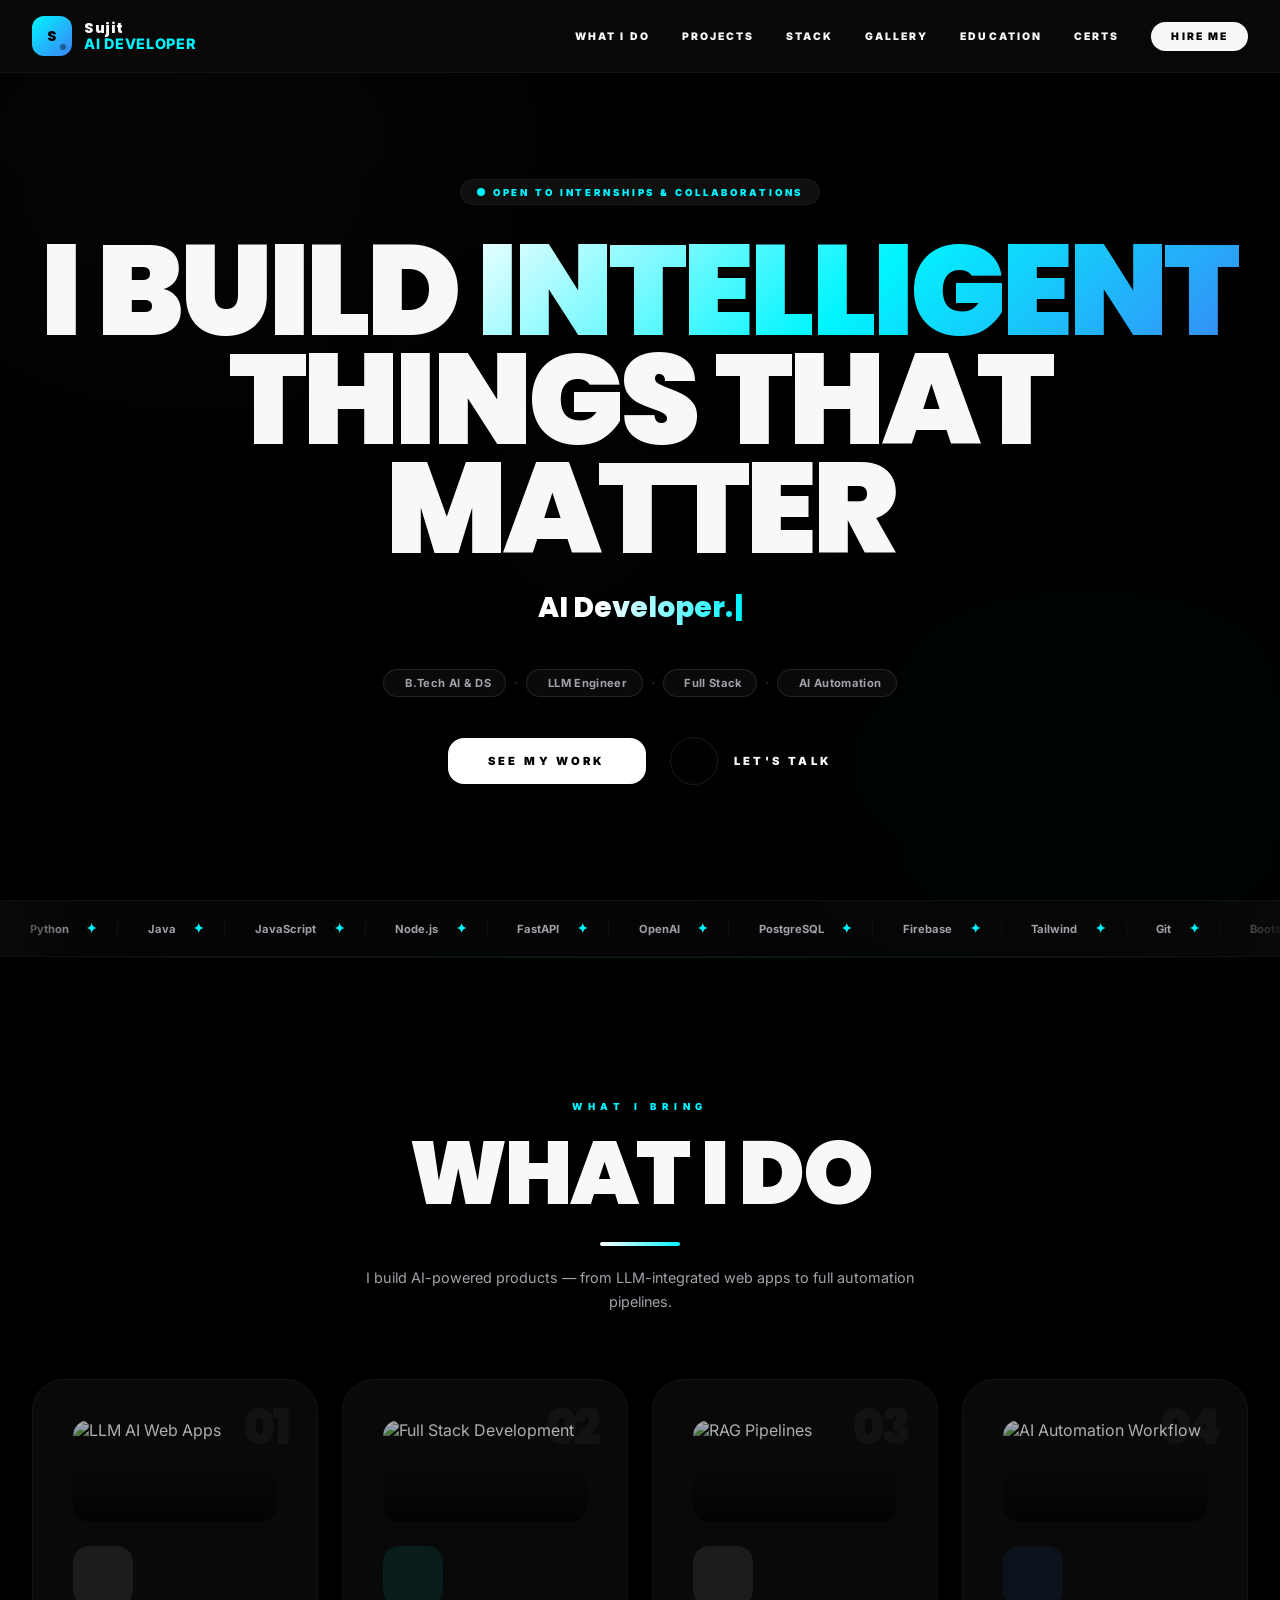
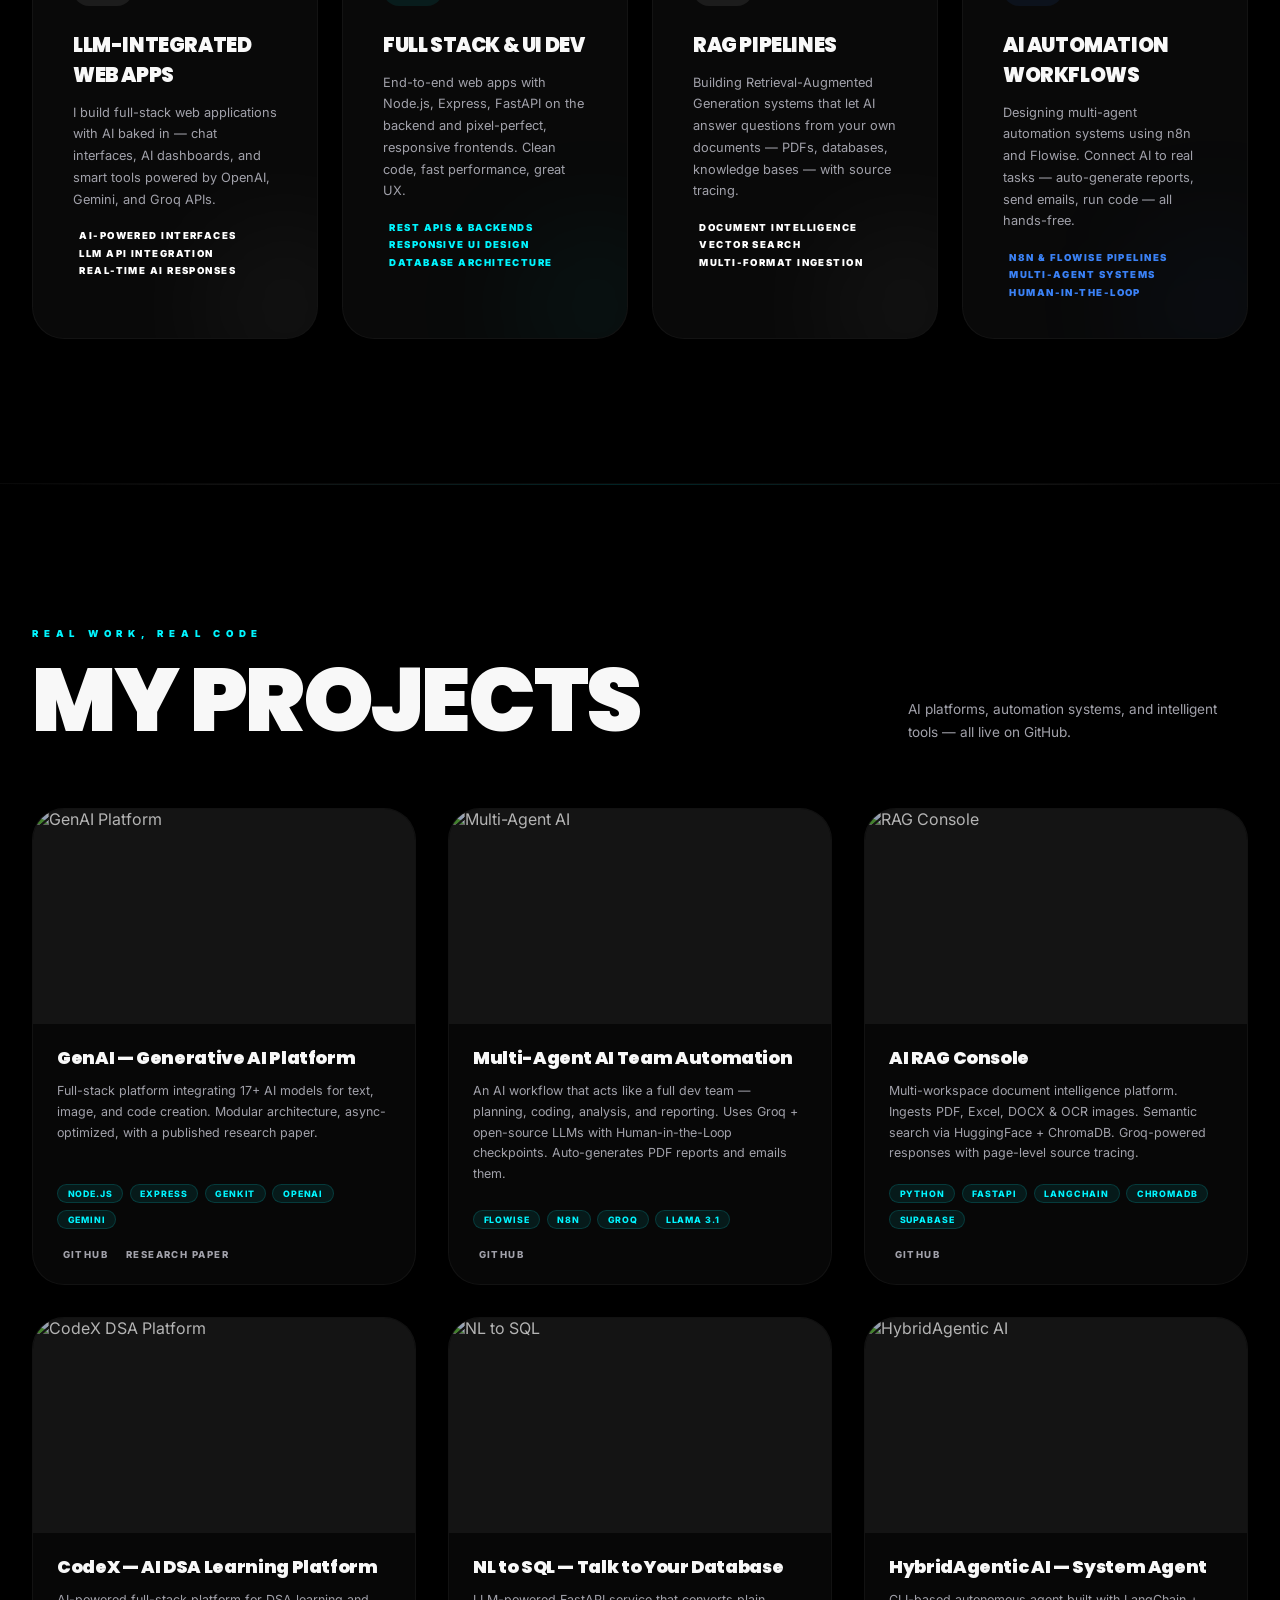
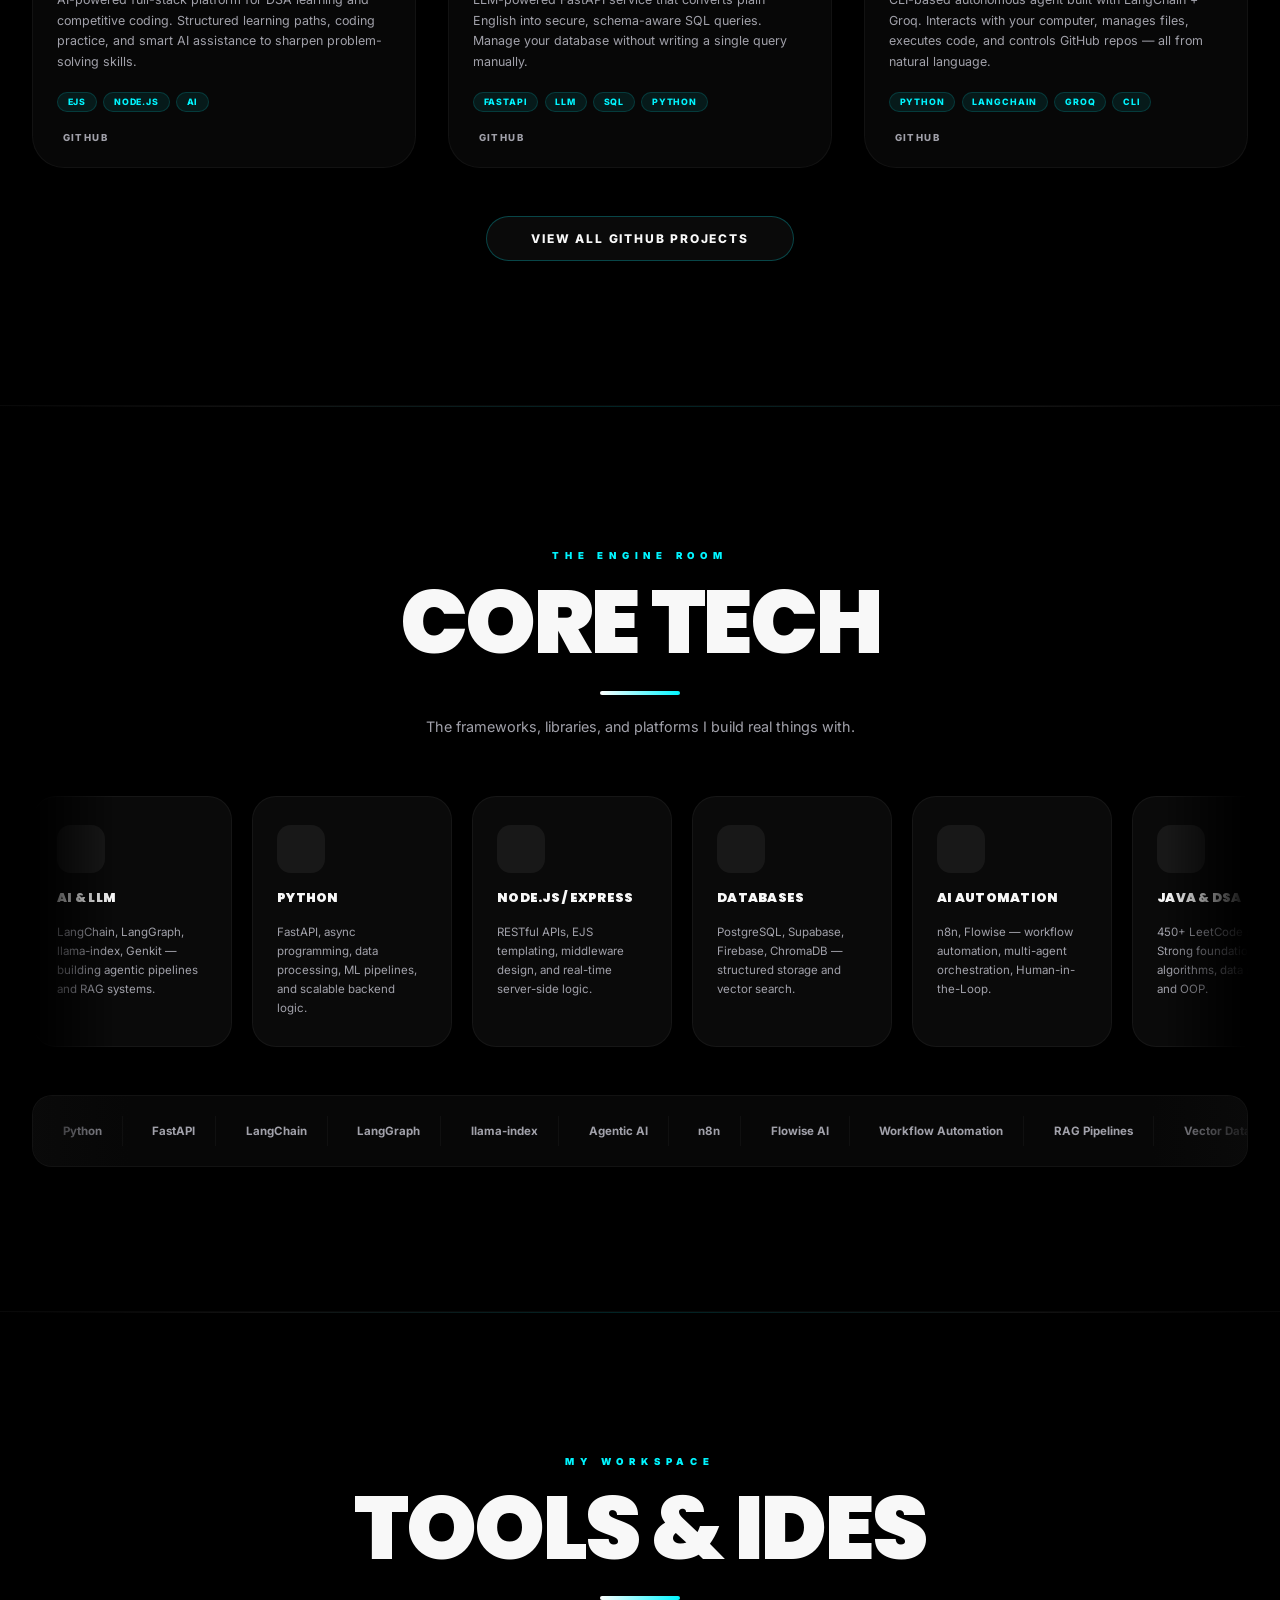
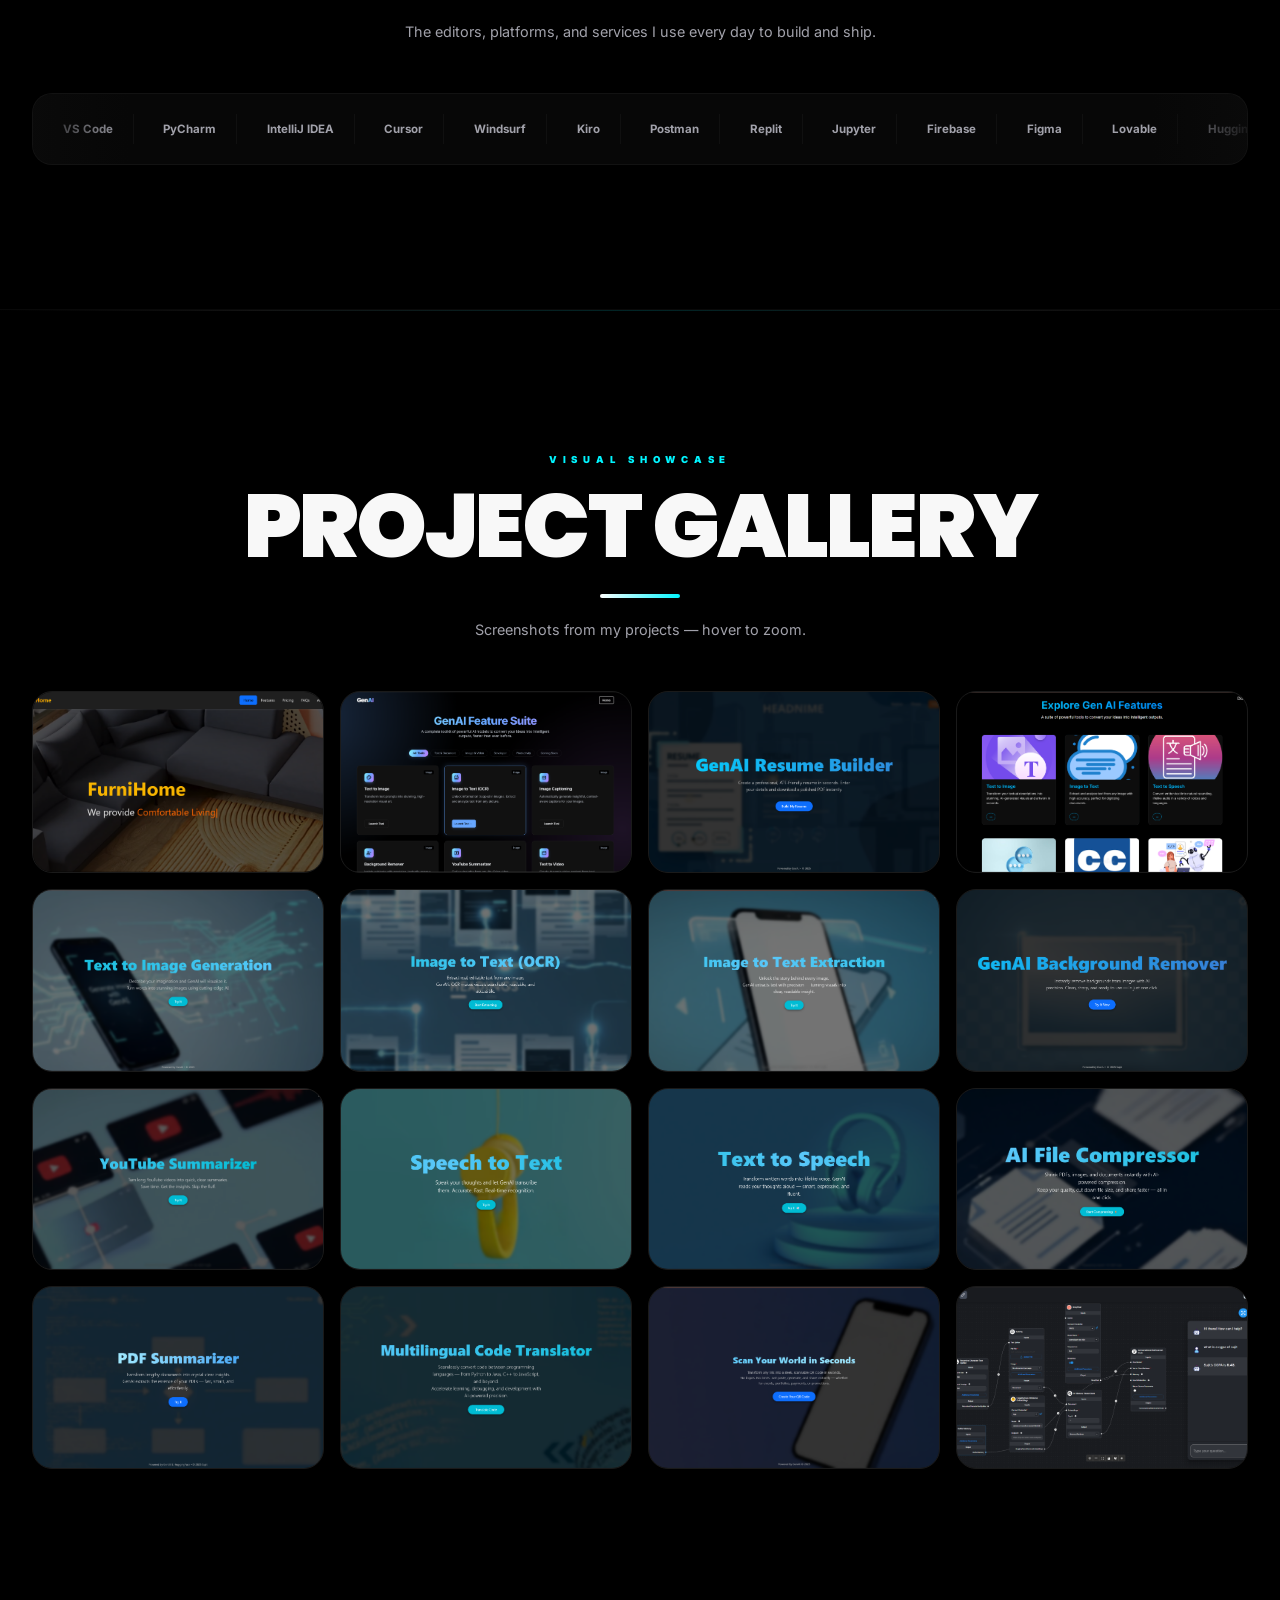
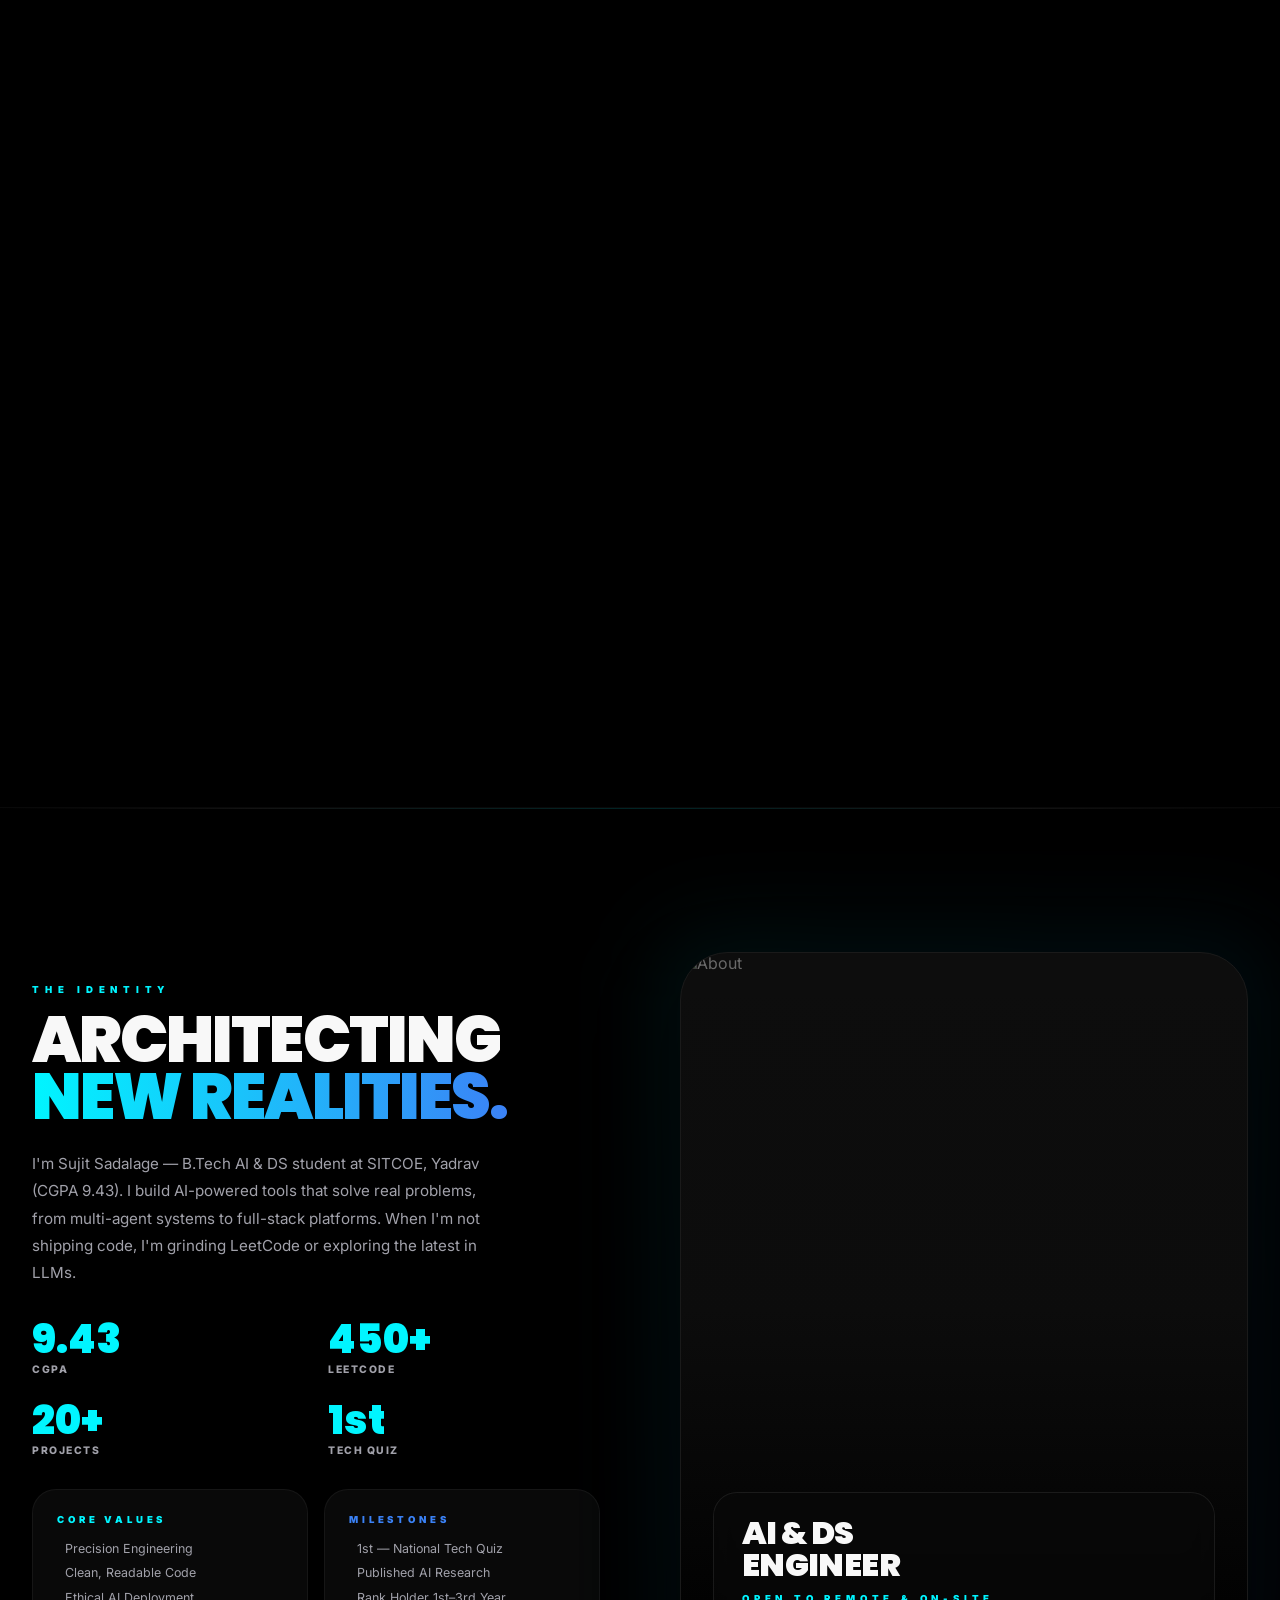
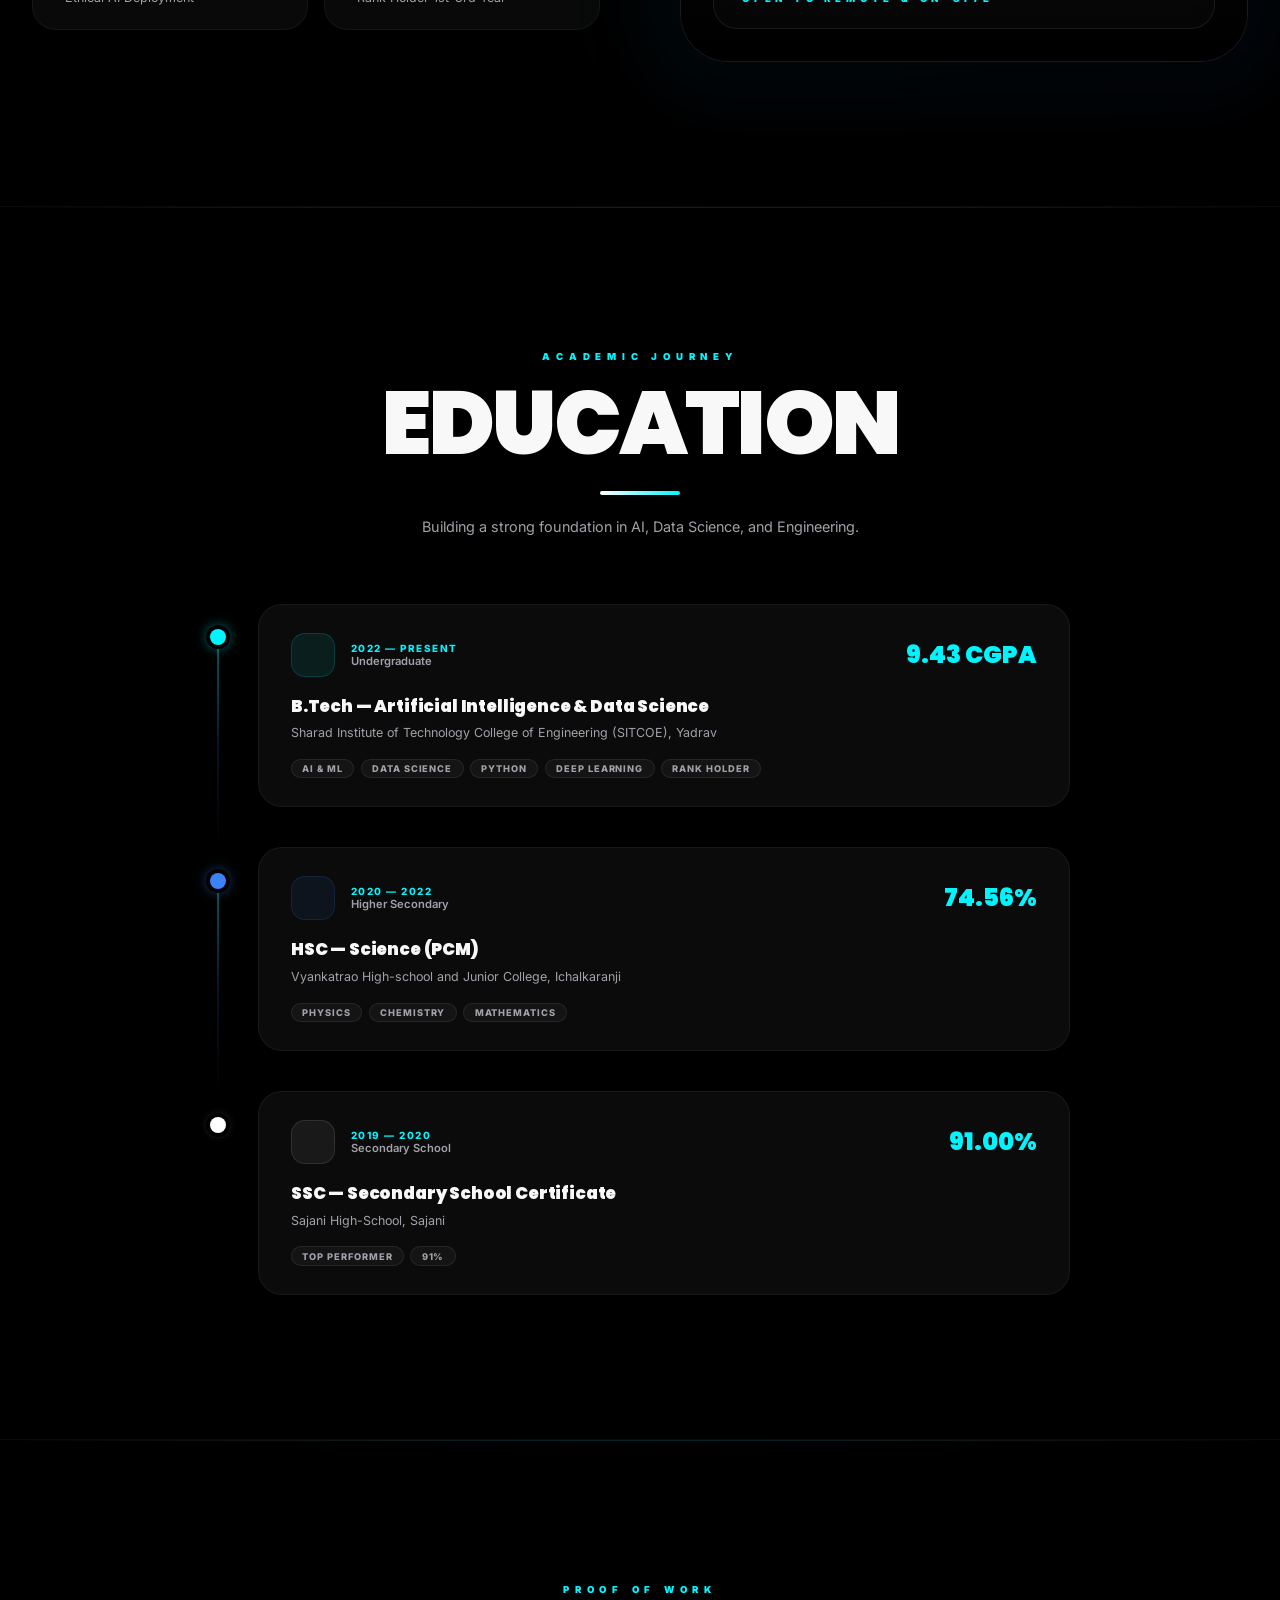
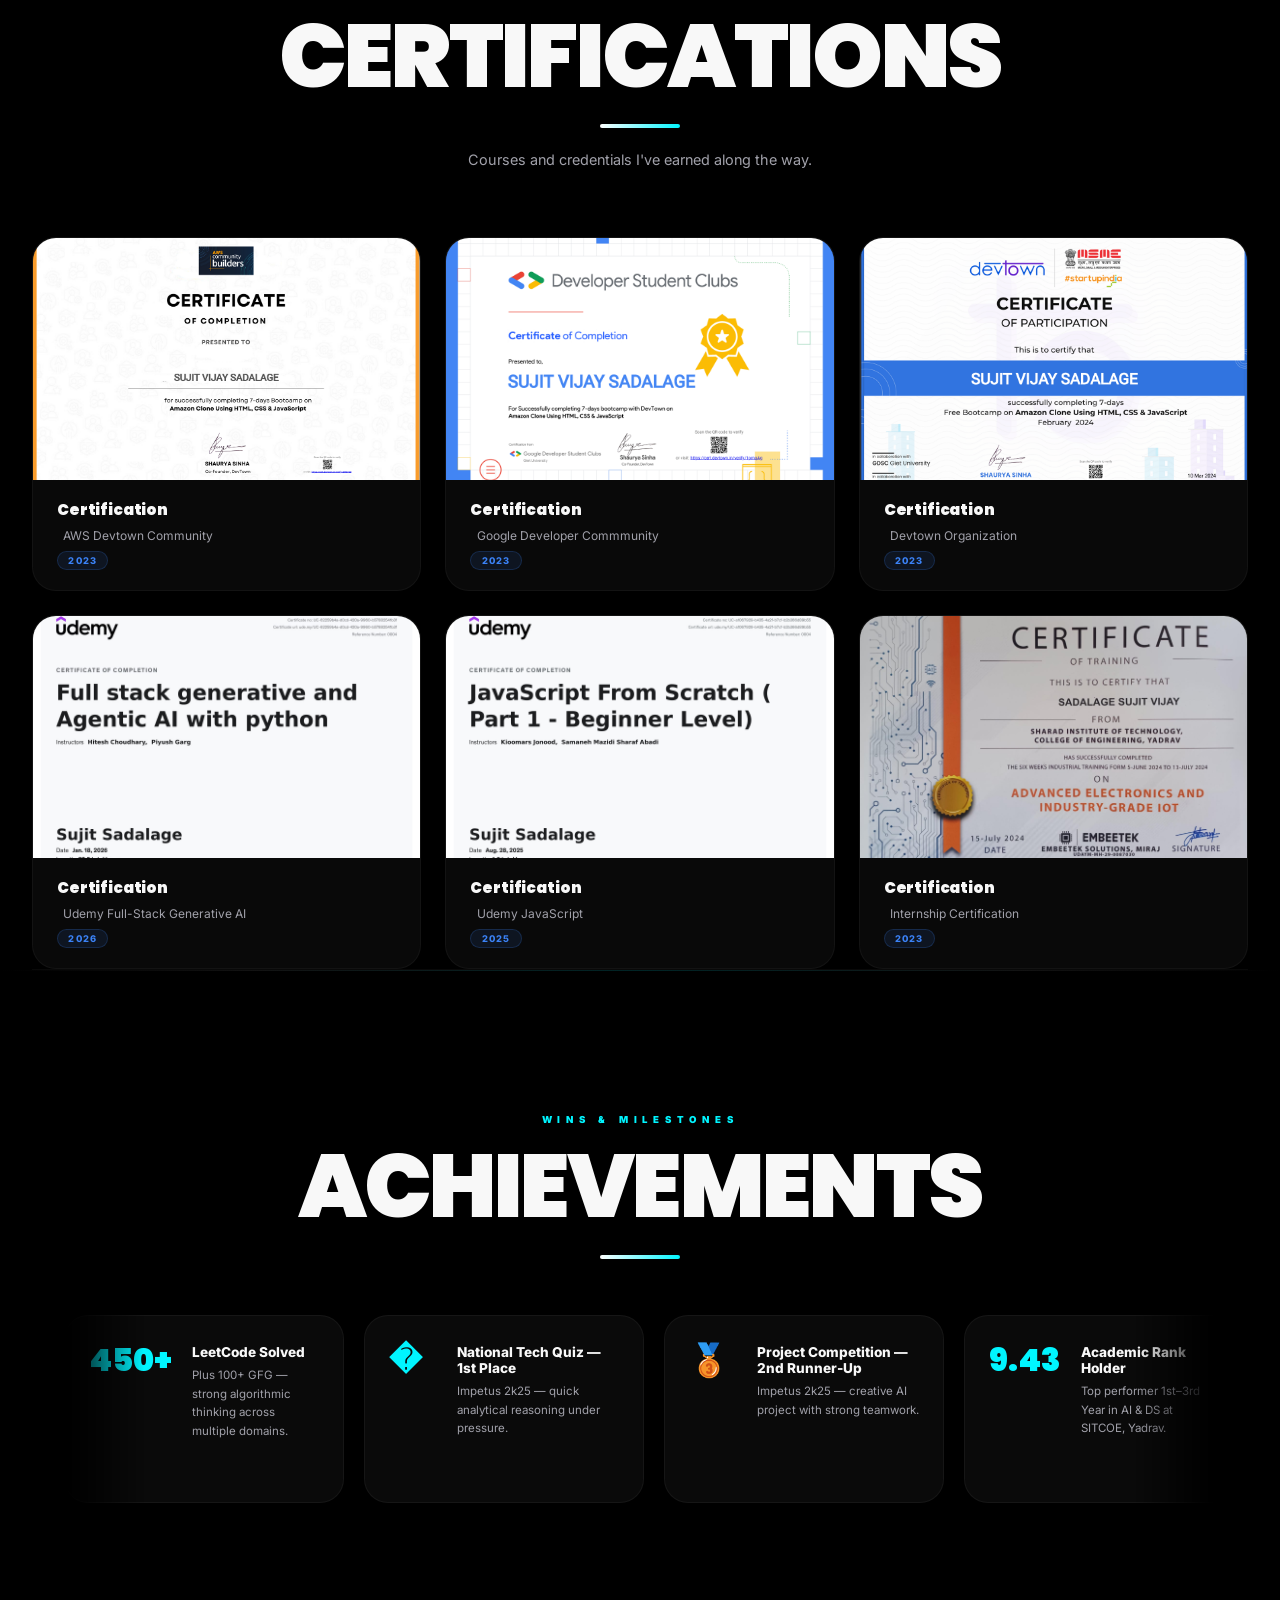
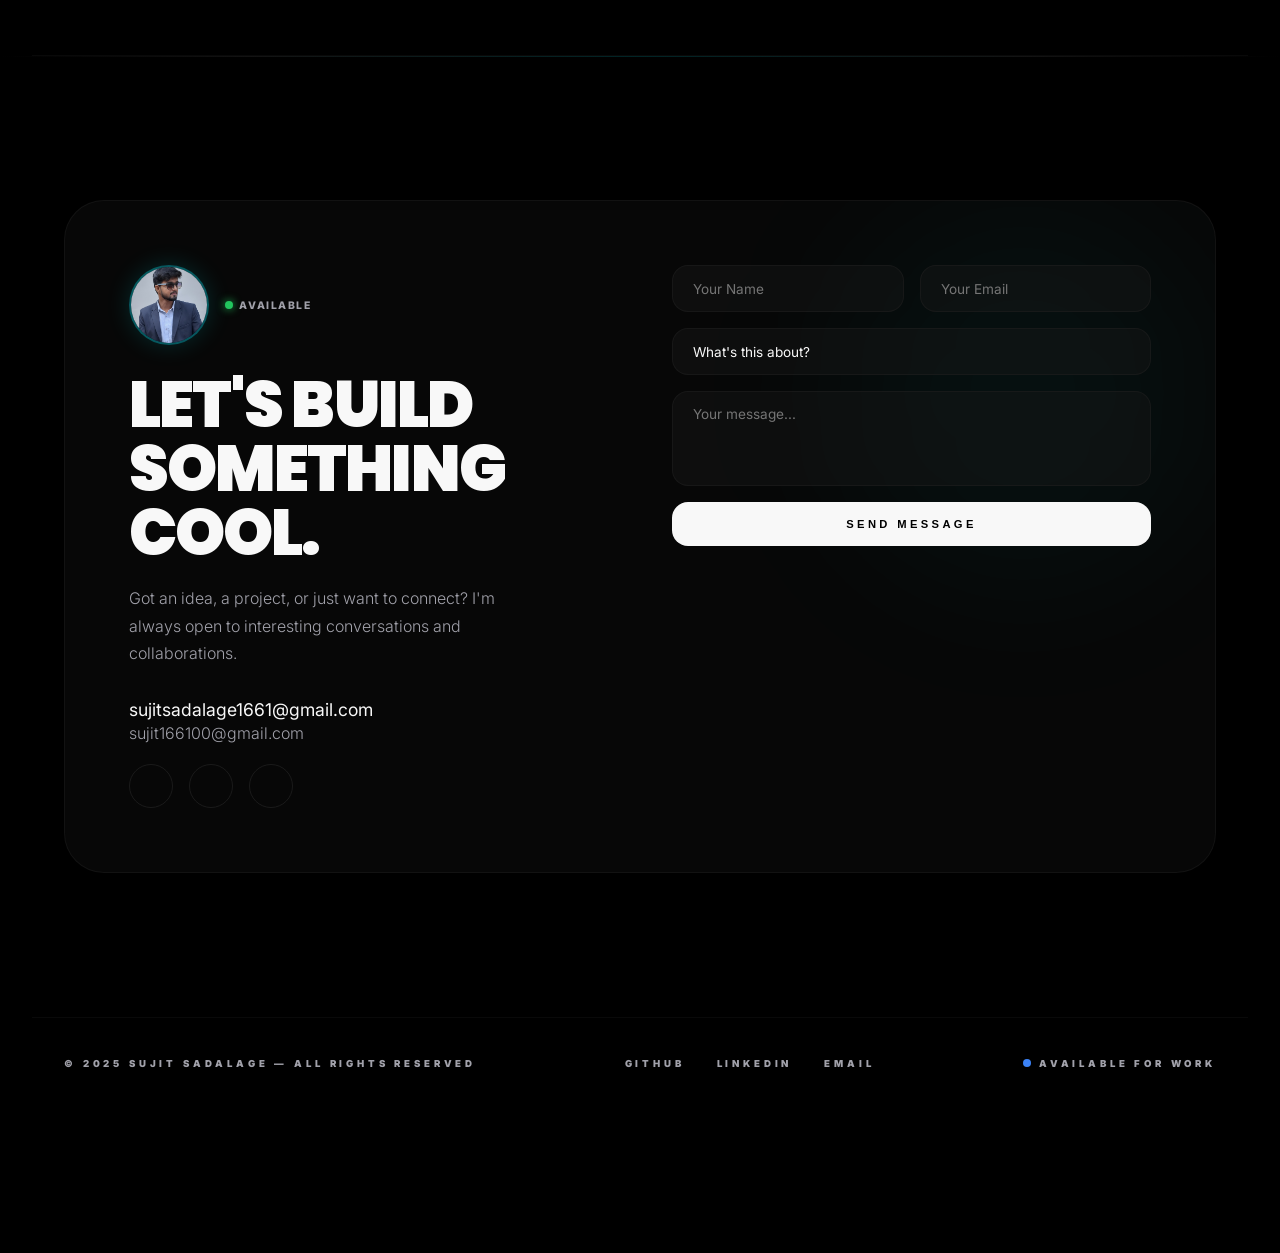
==== index.html @ cd17e281 "first commit" ====
<!DOCTYPE html>
<html lang="en">
<head>
  <meta charset="UTF-8" />
  <meta name="viewport" content="width=device-width, initial-scale=1.0" />
  <title>Sujit Sadalage — AI & Full Stack Developer</title>
  <meta name="description" content="B.Tech AI & DS student building intelligent full-stack apps, LLM pipelines, and multi-agent systems." />
  <link rel="preconnect" href="https://fonts.googleapis.com" />
  <link rel="preconnect" href="https://fonts.gstatic.com" crossorigin />
  <link href="https://fonts.googleapis.com/css2?family=Inter:wght@300;400;500;600;700;800;900&family=Poppins:wght@700;800;900&family=Fira+Code:wght@400;500&display=swap" rel="stylesheet" />
  <script src="https://code.iconify.design/iconify-icon/3.0.0/iconify-icon.min.js"></script>
  <link rel="stylesheet" href="styles.css" />
</head>
<body>

<!-- BG BLOBS -->
<div class="bg-blob">
  <div class="blob blob-1"></div>
  <div class="blob blob-2"></div>
  <div class="blob blob-3"></div>
</div>

<!-- NAV -->
<nav>
  <div class="nav-inner">
    <a class="nav-logo" href="#home">
      <div class="nav-logo-box">
        <span class="nav-logo-letter">S</span>
        <span class="nav-logo-dot"></span>
      </div>
      <div class="nav-logo-text">
        <span class="nav-logo-name">Sujit</span>
        <span class="nav-logo-role">AI Developer</span>
      </div>
    </a>
    <div class="nav-links">
      <a href="#services">What I Do</a>
      <a href="#projects">Projects</a>
      <a href="#tech">Stack</a>
      <a href="#gallery">Gallery</a>
      <a href="#education">Education</a>
      <a href="#certifications">Certs</a>
      <a href="#contact" class="hire-btn">Hire Me</a>
    </div>
    <div class="hamburger" id="hamburger">
      <span></span><span></span><span></span>
    </div>
  </div>
  <div class="mobile-menu" id="mobile-menu">
    <a href="#services">What I Do</a>
    <a href="#projects">Projects</a>
    <a href="#tech">Stack</a>
    <a href="#gallery">Gallery</a>
    <a href="#about">About</a>
    <a href="#contact">Hire Me</a>
  </div>
</nav>

<!-- HERO -->
<section id="home">
  <div class="hero-badge">
    <span class="dot"></span>
    Open to Internships &amp; Collaborations
  </div>
  <h1 class="hero-title reveal">
    I BUILD <span class="gradient-text">INTELLIGENT</span><br/>THINGS THAT MATTER
  </h1>
  <div class="hero-typed-line reveal">
    <span class="hero-typed-wrap"><span id="typed"></span><span class="typed-cursor">|</span></span>
  </div>
  <div class="hero-chips reveal">
    <span class="hero-chip"><iconify-icon icon="lucide:graduation-cap"></iconify-icon> B.Tech AI &amp; DS</span>
    <span class="hero-chip-sep">·</span>
    <span class="hero-chip"><iconify-icon icon="lucide:brain-circuit"></iconify-icon> LLM Engineer</span>
    <span class="hero-chip-sep">·</span>
    <span class="hero-chip"><iconify-icon icon="lucide:code-2"></iconify-icon> Full Stack</span>
    <span class="hero-chip-sep">·</span>
    <span class="hero-chip"><iconify-icon icon="lucide:workflow"></iconify-icon> AI Automation</span>
  </div>
  <div class="hero-btns reveal">
    <a href="#projects" class="btn-primary"><span>See My Work</span></a>
    <a href="#contact" class="btn-ghost">
      <div class="icon-circle">
        <iconify-icon icon="lucide:zap"></iconify-icon>
      </div>
      Let's Talk
    </a>
  </div>
  <div class="scroll-hint">
    <iconify-icon icon="lucide:chevron-down"></iconify-icon>
  </div>
</section>


<!-- MARQUEE TICKER -->
<div class="marquee-wrapper">
  <div class="marquee-track">
    <div class="marquee-item"><iconify-icon icon="logos:python"></iconify-icon> Python <span class="sep">✦</span></div>
    <div class="marquee-item"><iconify-icon icon="logos:java" style="color:#f89820"></iconify-icon> Java <span class="sep">✦</span></div>
    <div class="marquee-item"><iconify-icon icon="logos:javascript"></iconify-icon> JavaScript <span class="sep">✦</span></div>
    <div class="marquee-item"><iconify-icon icon="logos:nodejs-icon"></iconify-icon> Node.js <span class="sep">✦</span></div>
    <div class="marquee-item"><iconify-icon icon="logos:fastapi-icon"></iconify-icon> FastAPI <span class="sep">✦</span></div>
    <div class="marquee-item"><iconify-icon icon="logos:openai-icon" style="color:#fff"></iconify-icon> OpenAI <span class="sep">✦</span></div>
    <div class="marquee-item"><iconify-icon icon="logos:postgresql"></iconify-icon> PostgreSQL <span class="sep">✦</span></div>
    <div class="marquee-item"><iconify-icon icon="logos:firebase"></iconify-icon> Firebase <span class="sep">✦</span></div>
    <div class="marquee-item"><iconify-icon icon="logos:tailwindcss-icon"></iconify-icon> Tailwind <span class="sep">✦</span></div>
    <div class="marquee-item"><iconify-icon icon="logos:git-icon"></iconify-icon> Git <span class="sep">✦</span></div>
    <div class="marquee-item"><iconify-icon icon="logos:bootstrap"></iconify-icon> Bootstrap <span class="sep">✦</span></div>
    <div class="marquee-item"><iconify-icon icon="logos:html-5"></iconify-icon> HTML5 <span class="sep">✦</span></div>
    <!-- duplicate for seamless loop -->
    <div class="marquee-item"><iconify-icon icon="logos:python"></iconify-icon> Python <span class="sep">✦</span></div>
    <div class="marquee-item"><iconify-icon icon="logos:java" style="color:#f89820"></iconify-icon> Java <span class="sep">✦</span></div>
    <div class="marquee-item"><iconify-icon icon="logos:javascript"></iconify-icon> JavaScript <span class="sep">✦</span></div>
    <div class="marquee-item"><iconify-icon icon="logos:nodejs-icon"></iconify-icon> Node.js <span class="sep">✦</span></div>
    <div class="marquee-item"><iconify-icon icon="logos:fastapi-icon"></iconify-icon> FastAPI <span class="sep">✦</span></div>
    <div class="marquee-item"><iconify-icon icon="logos:openai-icon" style="color:#fff"></iconify-icon> OpenAI <span class="sep">✦</span></div>
    <div class="marquee-item"><iconify-icon icon="logos:postgresql"></iconify-icon> PostgreSQL <span class="sep">✦</span></div>
    <div class="marquee-item"><iconify-icon icon="logos:firebase"></iconify-icon> Firebase <span class="sep">✦</span></div>
    <div class="marquee-item"><iconify-icon icon="logos:tailwindcss-icon"></iconify-icon> Tailwind <span class="sep">✦</span></div>
    <div class="marquee-item"><iconify-icon icon="logos:git-icon"></iconify-icon> Git <span class="sep">✦</span></div>
    <div class="marquee-item"><iconify-icon icon="logos:bootstrap"></iconify-icon> Bootstrap <span class="sep">✦</span></div>
    <div class="marquee-item"><iconify-icon icon="logos:html-5"></iconify-icon> HTML5 <span class="sep">✦</span></div>
  </div>
</div>

<!-- SERVICES -->
<section id="services" class="section">
  <div style="text-align:center" class="reveal">
    <p class="section-label">What I Bring</p>
    <h2 class="section-title">What I Do</h2>
    <div class="section-divider"></div>
    <p class="section-sub">I build AI-powered products — from LLM-integrated web apps to full automation pipelines.</p>
  </div>
  <div class="services-grid">

    <!-- Service 1 -->
    <div class="service-card c1 reveal">
      <div class="glow"></div>
      <div class="service-img-wrap">
        <img src="https://images.unsplash.com/photo-1677442135703-1787eea5ce01?auto=format&fit=crop&w=800&q=80" alt="LLM AI Web Apps" loading="lazy" />
        <div class="service-img-overlay"></div>
      </div>
      <div class="service-icon"><iconify-icon icon="lucide:brain-circuit" style="color:#fff"></iconify-icon></div>
      <div class="service-num">01</div>
      <h3>LLM-Integrated Web Apps</h3>
      <p>I build full-stack web applications with AI baked in — chat interfaces, AI dashboards, and smart tools powered by OpenAI, Gemini, and Groq APIs.</p>
      <ul class="service-tags">
        <li><iconify-icon icon="lucide:arrow-right"></iconify-icon> AI-Powered Interfaces</li>
        <li><iconify-icon icon="lucide:arrow-right"></iconify-icon> LLM API Integration</li>
        <li><iconify-icon icon="lucide:arrow-right"></iconify-icon> Real-time AI Responses</li>
      </ul>
    </div>

    <!-- Service 2 -->
    <div class="service-card c2 reveal">
      <div class="glow"></div>
      <div class="service-img-wrap">
        <img src="https://images.unsplash.com/photo-1555066931-4365d14bab8c?auto=format&fit=crop&w=800&q=80" alt="Full Stack Development" loading="lazy" />
        <div class="service-img-overlay"></div>
      </div>
      <div class="service-icon"><iconify-icon icon="lucide:layout" style="color:var(--accent)"></iconify-icon></div>
      <div class="service-num">02</div>
      <h3>Full Stack &amp; UI Dev</h3>
      <p>End-to-end web apps with Node.js, Express, FastAPI on the backend and pixel-perfect, responsive frontends. Clean code, fast performance, great UX.</p>
      <ul class="service-tags">
        <li><iconify-icon icon="lucide:arrow-right"></iconify-icon> REST APIs &amp; Backends</li>
        <li><iconify-icon icon="lucide:arrow-right"></iconify-icon> Responsive UI Design</li>
        <li><iconify-icon icon="lucide:arrow-right"></iconify-icon> Database Architecture</li>
      </ul>
    </div>

    <!-- Service 3 -->
    <div class="service-card c1 reveal">
      <div class="glow"></div>
      <div class="service-img-wrap">
        <img src="https://images.unsplash.com/photo-1558494949-ef010cbdcc31?auto=format&fit=crop&w=800&q=80" alt="RAG Pipelines" loading="lazy" />
        <div class="service-img-overlay"></div>
      </div>
      <div class="service-icon"><iconify-icon icon="lucide:database" style="color:#a78bfa"></iconify-icon></div>
      <div class="service-num">03</div>
      <h3>RAG Pipelines</h3>
      <p>Building Retrieval-Augmented Generation systems that let AI answer questions from your own documents — PDFs, databases, knowledge bases — with source tracing.</p>
      <ul class="service-tags">
        <li><iconify-icon icon="lucide:arrow-right"></iconify-icon> Document Intelligence</li>
        <li><iconify-icon icon="lucide:arrow-right"></iconify-icon> Vector Search</li>
        <li><iconify-icon icon="lucide:arrow-right"></iconify-icon> Multi-format Ingestion</li>
      </ul>
    </div>

    <!-- Service 4 -->
    <div class="service-card c3 reveal">
      <div class="glow"></div>
      <div class="service-img-wrap">
        <img src="https://images.unsplash.com/photo-1518770660439-4636190af475?auto=format&fit=crop&w=800&q=80" alt="AI Automation Workflow" loading="lazy" />
        <div class="service-img-overlay"></div>
      </div>
      <div class="service-icon"><iconify-icon icon="lucide:workflow" style="color:var(--tertiary)"></iconify-icon></div>
      <div class="service-num">04</div>
      <h3>AI Automation Workflows</h3>
      <p>Designing multi-agent automation systems using n8n and Flowise. Connect AI to real tasks — auto-generate reports, send emails, run code — all hands-free.</p>
      <ul class="service-tags">
        <li><iconify-icon icon="lucide:arrow-right"></iconify-icon> n8n &amp; Flowise Pipelines</li>
        <li><iconify-icon icon="lucide:arrow-right"></iconify-icon> Multi-Agent Systems</li>
        <li><iconify-icon icon="lucide:arrow-right"></iconify-icon> Human-in-the-Loop</li>
      </ul>
    </div>

  </div>
</section>


<!-- PROJECTS -->
<section id="projects" class="section">
  <div class="projects-header">
    <div class="reveal-left">
      <p class="section-label">Real Work, Real Code</p>
      <h2 class="section-title">My Projects</h2>
    </div>
    <p class="reveal-right" style="color:var(--muted-fg);max-width:340px;font-size:0.85rem;line-height:1.7;">
      AI platforms, automation systems, and intelligent tools — all live on GitHub.
    </p>
  </div>
  <div class="projects-grid">

  <!-- GenAI Platform -->
    <div class="project-card reveal">
      <div class="project-thumb">
        <img src="https://eu-images.contentstack.com/v3/assets/blt6b0f74e5591baa03/bltfd36e68ac7a0f3b2/651b29bb3671b45abcc7e4c8/Generative_AI_(2).png" alt="GenAI Platform" loading="lazy" />
        <div class="project-overlay"><div class="project-overlay-btn"><iconify-icon icon="lucide:external-link"></iconify-icon></div></div>
      </div>
      <div class="project-body">
        <div class="project-meta">
          <h3 class="project-title">GenAI — Generative AI Platform</h3>
          <iconify-icon class="project-arrow" icon="lucide:arrow-up-right"></iconify-icon>
        </div>
        <p class="project-desc">Full-stack platform integrating 17+ AI models for text, image, and code creation. Modular architecture, async-optimized, with a published research paper.</p>
        <div class="project-tags">
          <span class="tag">Node.js</span><span class="tag">Express</span><span class="tag">GenKit</span><span class="tag">OpenAI</span><span class="tag">Gemini</span>
        </div>
        <div class="project-links">
          <a href="https://github.com/sujit1661" target="_blank" class="project-link"><iconify-icon icon="lucide:github"></iconify-icon> GitHub</a>
          <a href="#" class="project-link"><iconify-icon icon="lucide:file-text"></iconify-icon> Research Paper</a>
        </div>
      </div>
    </div>

    <!-- Multi-Agent -->
    <div class="project-card reveal">
      <div class="project-thumb">
        <img src="https://cdn.prod.website-files.com/6633c32f4debce929b72200b/68628da1c723841c5f425862_Blog%20Articles_Multi-Agent%20AI%20Systems.webp" alt="Multi-Agent AI" loading="lazy" />
        <div class="project-overlay"><div class="project-overlay-btn"><iconify-icon icon="lucide:external-link"></iconify-icon></div></div>
      </div>
      <div class="project-body">
        <div class="project-meta">
          <h3 class="project-title">Multi-Agent AI Team Automation</h3>
          <iconify-icon class="project-arrow" icon="lucide:arrow-up-right"></iconify-icon>
        </div>
        <p class="project-desc">An AI workflow that acts like a full dev team — planning, coding, analysis, and reporting. Uses Groq + open-source LLMs with Human-in-the-Loop checkpoints. Auto-generates PDF reports and emails them.</p>
        <div class="project-tags">
          <span class="tag">Flowise</span><span class="tag">n8n</span><span class="tag">Groq</span><span class="tag">LLaMA 3.1</span>
        </div>
        <div class="project-links">
          <a href="https://github.com/sujit1661" target="_blank" class="project-link"><iconify-icon icon="lucide:github"></iconify-icon> GitHub</a>
        </div>
      </div>
    </div>

    <!-- RAG Console -->
    <div class="project-card reveal">
      <div class="project-thumb">
        <img src="https://encrypted-tbn0.gstatic.com/images?q=tbn:ANd9GcScAVJ0S8EDweclVWLjnlC3zNUj9ks1O_Sxbg&s" alt="RAG Console" loading="lazy" />
        <div class="project-overlay"><div class="project-overlay-btn"><iconify-icon icon="lucide:external-link"></iconify-icon></div></div>
      </div>
      <div class="project-body">
        <div class="project-meta">
          <h3 class="project-title">AI RAG Console</h3>
          <iconify-icon class="project-arrow" icon="lucide:arrow-up-right"></iconify-icon>
        </div>
        <p class="project-desc">Multi-workspace document intelligence platform. Ingests PDF, Excel, DOCX &amp; OCR images. Semantic search via HuggingFace + ChromaDB. Groq-powered responses with page-level source tracing.</p>
        <div class="project-tags">
          <span class="tag">Python</span><span class="tag">FastAPI</span><span class="tag">LangChain</span><span class="tag">ChromaDB</span><span class="tag">Supabase</span>
        </div>
        <div class="project-links">
          <a href="https://github.com/sujit1661" target="_blank" class="project-link"><iconify-icon icon="lucide:github"></iconify-icon> GitHub</a>
        </div>
      </div>
    </div>

    <!-- CodeX — keep existing Unsplash -->
    <div class="project-card reveal">
      <div class="project-thumb">
        <img src="https://images.unsplash.com/photo-1461749280684-dccba630e2f6?auto=format&fit=crop&w=800&q=80" alt="CodeX DSA Platform" loading="lazy" />
        <div class="project-overlay"><div class="project-overlay-btn"><iconify-icon icon="lucide:external-link"></iconify-icon></div></div>
      </div>
      <div class="project-body">
        <div class="project-meta">
          <h3 class="project-title">CodeX — AI DSA Learning Platform</h3>
          <iconify-icon class="project-arrow" icon="lucide:arrow-up-right"></iconify-icon>
        </div>
        <p class="project-desc">AI-powered full-stack platform for DSA learning and competitive coding. Structured learning paths, coding practice, and smart AI assistance to sharpen problem-solving skills.</p>
        <div class="project-tags">
          <span class="tag">EJS</span><span class="tag">Node.js</span><span class="tag">AI</span>
        </div>
        <div class="project-links">
          <a href="https://github.com/sujit1661" target="_blank" class="project-link"><iconify-icon icon="lucide:github"></iconify-icon> GitHub</a>
        </div>
      </div>
    </div>

    <!-- NL to SQL -->
    <div class="project-card reveal">
      <div class="project-thumb">
        <img src="https://t4.ftcdn.net/jpg/19/35/10/37/360_F_1935103720_mLeH6R65gNytM8C1wMLCcyRwLUQkCOyx.jpg" alt="NL to SQL" loading="lazy" />
        <div class="project-overlay"><div class="project-overlay-btn"><iconify-icon icon="lucide:external-link"></iconify-icon></div></div>
      </div>
      <div class="project-body">
        <div class="project-meta">
          <h3 class="project-title">NL to SQL — Talk to Your Database</h3>
          <iconify-icon class="project-arrow" icon="lucide:arrow-up-right"></iconify-icon>
        </div>
        <p class="project-desc">LLM-powered FastAPI service that converts plain English into secure, schema-aware SQL queries. Manage your database without writing a single query manually.</p>
        <div class="project-tags">
          <span class="tag">FastAPI</span><span class="tag">LLM</span><span class="tag">SQL</span><span class="tag">Python</span>
        </div>
        <div class="project-links">
          <a href="https://github.com/sujit1661" target="_blank" class="project-link"><iconify-icon icon="lucide:github"></iconify-icon> GitHub</a>
        </div>
      </div>
    </div>

    <!-- HybridAgentic -->
    <div class="project-card reveal">
      <div class="project-thumb">
        <img src="https://t3.ftcdn.net/jpg/05/68/43/24/360_F_568432405_XFcMG3gOylx7gUjwKBXtbzQcFBiACIY0.jpg" alt="HybridAgentic AI" loading="lazy" />
        <div class="project-overlay"><div class="project-overlay-btn"><iconify-icon icon="lucide:external-link"></iconify-icon></div></div>
      </div>
      <div class="project-body">
        <div class="project-meta">
          <h3 class="project-title">HybridAgentic AI — System Agent</h3>
          <iconify-icon class="project-arrow" icon="lucide:arrow-up-right"></iconify-icon>
        </div>
        <p class="project-desc">CLI-based autonomous agent built with LangChain + Groq. Interacts with your computer, manages files, executes code, and controls GitHub repos — all from natural language.</p>
        <div class="project-tags">
          <span class="tag">Python</span><span class="tag">LangChain</span><span class="tag">Groq</span><span class="tag">CLI</span>
        </div>
        <div class="project-links">
          <a href="https://github.com/sujit1661" target="_blank" class="project-link"><iconify-icon icon="lucide:github"></iconify-icon> GitHub</a>
        </div>
      </div>
    </div>

  </div>

  <!-- Show All Projects toggle -->
  <div style="text-align:center;margin-top:3rem" class="reveal">
    <button id="show-all-btn" class="show-all-btn">
      <iconify-icon icon="lucide:layout-grid"></iconify-icon>
      <span>View All GitHub Projects</span>
      <iconify-icon icon="lucide:chevron-down" id="show-all-icon"></iconify-icon>
    </button>
  </div>

  <!-- All GitHub repos — hidden by default -->
  <div id="all-projects" class="all-projects-grid" style="display:none">

    <!-- AI / Automation — highlighted group -->
    <a href="https://github.com/sujit1661/n8n-Form-Email-Notifier" target="_blank" class="repo-card repo-card-ai">
      <div class="repo-card-top"><iconify-icon icon="simple-icons:n8n" style="color:#EA4B71"></iconify-icon><span class="repo-lang repo-lang-ai">n8n</span></div>
      <h4>Form Email Notifier</h4>
      <p>Automated form submission → email notifier using n8n + Gmail API. Event-driven workflow: form trigger → validate → send email instantly.</p>
    </a>
    <a href="https://github.com/sujit1661/RAG-Flowise-AI" target="_blank" class="repo-card repo-card-ai">
      <div class="repo-card-top"><iconify-icon icon="lucide:workflow" style="color:#f59e0b"></iconify-icon><span class="repo-lang repo-lang-ai">Flowise</span></div>
      <h4>RAG Flowise — PDF Q&amp;A</h4>
      <p>End-to-end RAG workflow: PDF ingestion → HuggingFace embeddings → ChromaDB vector store → Groq LLM responses with conversation memory.</p>
    </a>
    <a href="https://github.com/sujit1661/WebScraper-RAG-Workflow" target="_blank" class="repo-card repo-card-ai">
      <div class="repo-card-top"><iconify-icon icon="lucide:globe" style="color:#a78bfa"></iconify-icon><span class="repo-lang repo-lang-ai">Flowise</span></div>
      <h4>WebScraper RAG Workflow</h4>
      <p>Automated web scraper RAG: Cheerio scraper → text chunking → HuggingFace embeddings → in-memory vector store → Groq LLM conversational Q&amp;A.</p>
    </a>
    <a href="https://github.com/sujit1661/ChatBotLike-Chatgpt" target="_blank" class="repo-card repo-card-ai">
      <div class="repo-card-top"><iconify-icon icon="logos:python"></iconify-icon><span class="repo-lang repo-lang-ai">Python</span></div>
      <h4>LangChain Chatbot</h4>
      <p>Conversational AI chatbot built with Python, LangChain, and FastAPI — context-aware responses powered by LLM with a clean API interface.</p>
    </a>
    <a href="https://github.com/sujit1661/Multi-Agent-AI-Workflow" target="_blank" class="repo-card repo-card-ai">
      <div class="repo-card-top"><iconify-icon icon="simple-icons:n8n" style="color:#EA4B71"></iconify-icon><span class="repo-lang repo-lang-ai">n8n</span></div>
      <h4>Email AI Assistant</h4>
      <p>AI-integrated email automation agent — reads, processes, and responds to emails using LLM intelligence. Automates email-related tasks end-to-end.</p>
    </a>

    <!-- Full Stack / Web -->
    <a href="https://github.com/sujit1661/AiResume-Analyzer" target="_blank" class="repo-card">
      <div class="repo-card-top"><iconify-icon icon="logos:javascript"></iconify-icon><span class="repo-lang">JavaScript</span></div>
      <h4>AI Resume Analyzer</h4>
      <p>AI-powered resume analysis and scoring tool.</p>
    </a>
    <a href="https://github.com/sujit1661/Asus-ROG" target="_blank" class="repo-card">
      <div class="repo-card-top"><iconify-icon icon="logos:html-5"></iconify-icon><span class="repo-lang">HTML</span></div>
      <h4>Asus ROG Showcase</h4>
      <p>Immersive gaming hardware showcase website with modern UI.</p>
    </a>
    <a href="https://github.com/sujit1661/furniture-website" target="_blank" class="repo-card">
      <div class="repo-card-top"><iconify-icon icon="logos:html-5"></iconify-icon><span class="repo-lang">HTML</span></div>
      <h4>UrbanOak Furniture</h4>
      <p>Modern responsive furniture showcase with Bootstrap.</p>
    </a>
    <a href="https://github.com/sujit1661/QR-Gen-Web-App" target="_blank" class="repo-card">
      <div class="repo-card-top"><iconify-icon icon="logos:html-5"></iconify-icon><span class="repo-lang">HTML</span></div>
      <h4>QR Code Generator</h4>
      <p>Web app to generate QR codes from any URL or text. Live on Render.</p>
    </a>
    <a href="https://github.com/sujit1661/OAuth-login-page" target="_blank" class="repo-card">
      <div class="repo-card-top"><iconify-icon icon="logos:javascript"></iconify-icon><span class="repo-lang">JavaScript</span></div>
      <h4>OAuth Login Page</h4>
      <p>OAuth-based authentication login page.</p>
    </a>
    <a href="https://github.com/sujit1661/SongDownloadWebsite" target="_blank" class="repo-card">
      <div class="repo-card-top"><iconify-icon icon="logos:html-5"></iconify-icon><span class="repo-lang">HTML</span></div>
      <h4>Song Download Website</h4>
      <p>Music download web interface.</p>
    </a>
    <a href="https://github.com/sujit1661/StartupWebpagesDesign" target="_blank" class="repo-card">
      <div class="repo-card-top"><iconify-icon icon="logos:html-5"></iconify-icon><span class="repo-lang">HTML</span></div>
      <h4>Startup Webpage Design</h4>
      <p>Modern startup landing page designs.</p>
    </a>
    <a href="https://github.com/sujit1661/PasswardChecking-with-Node-and-Express" target="_blank" class="repo-card">
      <div class="repo-card-top"><iconify-icon icon="logos:nodejs-icon"></iconify-icon><span class="repo-lang">Node.js</span></div>
      <h4>Password Checker</h4>
      <p>Password strength checker built with Node.js and Express.</p>
    </a>

    <!-- Python / AI Tools -->
    <a href="https://github.com/sujit1661/RAG-System" target="_blank" class="repo-card">
      <div class="repo-card-top"><iconify-icon icon="logos:python"></iconify-icon><span class="repo-lang">Python</span></div>
      <h4>RAG System (CMD)</h4>
      <p>CMD-based RAG agent using external knowledge base for Q&amp;A.</p>
    </a>
    <a href="https://github.com/sujit1661/Command-Lind--Agentic-AI-" target="_blank" class="repo-card">
      <div class="repo-card-top"><iconify-icon icon="logos:python"></iconify-icon><span class="repo-lang">Python</span></div>
      <h4>Command Line Agentic AI</h4>
      <p>CLI-based agentic AI that generates full projects via command execution and file automation.</p>
    </a>
    <a href="https://github.com/sujit1661/Back-Ground-remover" target="_blank" class="repo-card">
      <div class="repo-card-top"><iconify-icon icon="logos:python"></iconify-icon><span class="repo-lang">Python</span></div>
      <h4>Background Remover</h4>
      <p>Lightweight Python tool to remove image backgrounds using rembg + Pillow.</p>
    </a>
    <a href="https://github.com/sujit1661/ImageEditor" target="_blank" class="repo-card">
      <div class="repo-card-top"><iconify-icon icon="logos:python"></iconify-icon><span class="repo-lang">Python</span></div>
      <h4>Image Editor</h4>
      <p>Python-based image editing tool.</p>
    </a>
    <a href="https://github.com/sujit1661/SnakeGame-Using-Python" target="_blank" class="repo-card">
      <div class="repo-card-top"><iconify-icon icon="logos:python"></iconify-icon><span class="repo-lang">Python</span></div>
      <h4>Snake Game</h4>
      <p>Classic snake game built with Python.</p>
    </a>

    <!-- React / JS -->
    <a href="https://github.com/sujit1661/Emojipedia" target="_blank" class="repo-card">
      <div class="repo-card-top"><iconify-icon icon="logos:javascript"></iconify-icon><span class="repo-lang">React</span></div>
      <h4>Emojipedia</h4>
      <p>React-based emoji encyclopedia web app.</p>
    </a>
    <a href="https://github.com/sujit1661/RandomImageGen" target="_blank" class="repo-card">
      <div class="repo-card-top"><iconify-icon icon="logos:javascript"></iconify-icon><span class="repo-lang">React</span></div>
      <h4>Random Image Generator</h4>
      <p>Modern responsive random image generator built with React.</p>
    </a>
    <a href="https://github.com/sujit1661/Dice-Game" target="_blank" class="repo-card">
      <div class="repo-card-top"><iconify-icon icon="logos:javascript"></iconify-icon><span class="repo-lang">JavaScript</span></div>
      <h4>Dice Game</h4>
      <p>Interactive dice game built with JavaScript.</p>
    </a>
    <a href="https://github.com/sujit1661/Drum-Kit-" target="_blank" class="repo-card">
      <div class="repo-card-top"><iconify-icon icon="logos:javascript"></iconify-icon><span class="repo-lang">JavaScript</span></div>
      <h4>Drum Kit</h4>
      <p>Interactive drum kit with keyboard and click controls.</p>
    </a>
    <a href="https://github.com/sujit1661/Mind-Track-Color-Challenge" target="_blank" class="repo-card">
      <div class="repo-card-top"><iconify-icon icon="logos:javascript"></iconify-icon><span class="repo-lang">JavaScript</span></div>
      <h4>Mind Track Color Challenge</h4>
      <p>Memory and color challenge game.</p>
    </a>
    <a href="https://github.com/sujit1661/QR-code-Generator" target="_blank" class="repo-card">
      <div class="repo-card-top"><iconify-icon icon="logos:javascript"></iconify-icon><span class="repo-lang">JavaScript</span></div>
      <h4>QR Code Generator (CLI)</h4>
      <p>Node.js CLI tool to generate QR codes.</p>
    </a>

    <a href="https://github.com/sujit1661" target="_blank" class="repo-card repo-card-view-all">
      <iconify-icon icon="lucide:github"></iconify-icon>
      <span>View All on GitHub</span>
      <iconify-icon icon="lucide:arrow-up-right"></iconify-icon>
    </a>
  </div>

</section>


<!-- CORE TECH -->
<section id="tech" class="section">
  <div style="text-align:center" class="reveal">
    <p class="section-label">The Engine Room</p>
    <h2 class="section-title">Core Tech</h2>
    <div class="section-divider"></div>
    <p class="section-sub">The frameworks, libraries, and platforms I build real things with.</p>
  </div>

  <!-- Horizontal auto-scrolling tech cards -->
  <div class="tech-scroll-outer reveal">
    <div class="tech-scroll-track">
      <div class="tech-scroll-card">
        <div class="tsc-icon"><iconify-icon icon="lucide:brain-circuit" style="color:var(--accent)"></iconify-icon></div>
        <h4>AI &amp; LLM</h4>
        <p>LangChain, LangGraph, llama-index, Genkit — building agentic pipelines and RAG systems.</p>
      </div>
      <div class="tech-scroll-card">
        <div class="tsc-icon"><iconify-icon icon="logos:python"></iconify-icon></div>
        <h4>Python</h4>
        <p>FastAPI, async programming, data processing, ML pipelines, and scalable backend logic.</p>
      </div>
      <div class="tech-scroll-card">
        <div class="tsc-icon"><iconify-icon icon="logos:nodejs-icon"></iconify-icon></div>
        <h4>Node.js / Express</h4>
        <p>RESTful APIs, EJS templating, middleware design, and real-time server-side logic.</p>
      </div>
      <div class="tech-scroll-card">
        <div class="tsc-icon"><iconify-icon icon="logos:postgresql"></iconify-icon></div>
        <h4>Databases</h4>
        <p>PostgreSQL, Supabase, Firebase, ChromaDB — structured storage and vector search.</p>
      </div>
      <div class="tech-scroll-card">
        <div class="tsc-icon"><iconify-icon icon="lucide:workflow" style="color:#f59e0b"></iconify-icon></div>
        <h4>AI Automation</h4>
        <p>n8n, Flowise — workflow automation, multi-agent orchestration, Human-in-the-Loop.</p>
      </div>
      <div class="tech-scroll-card">
        <div class="tsc-icon"><iconify-icon icon="logos:java" style="color:#f89820"></iconify-icon></div>
        <h4>Java &amp; DSA</h4>
        <p>450+ LeetCode solved. Strong foundation in algorithms, data structures, and OOP.</p>
      </div>
      <div class="tech-scroll-card">
        <div class="tsc-icon"><iconify-icon icon="logos:git-icon"></iconify-icon></div>
        <h4>Git &amp; GitHub</h4>
        <p>Version control, collaborative workflows, and open-source project management.</p>
      </div>
      <div class="tech-scroll-card">
        <div class="tsc-icon"><iconify-icon icon="lucide:layout" style="color:var(--tertiary)"></iconify-icon></div>
        <h4>Frontend</h4>
        <p>HTML5, CSS3, JavaScript, Bootstrap, Tailwind — clean, responsive, fast UIs.</p>
      </div>
      <!-- duplicate set for seamless loop -->
      <div class="tech-scroll-card">
        <div class="tsc-icon"><iconify-icon icon="lucide:brain-circuit" style="color:var(--accent)"></iconify-icon></div>
        <h4>AI &amp; LLM</h4>
        <p>LangChain, LangGraph, llama-index, Genkit — building agentic pipelines and RAG systems.</p>
      </div>
      <div class="tech-scroll-card">
        <div class="tsc-icon"><iconify-icon icon="logos:python"></iconify-icon></div>
        <h4>Python</h4>
        <p>FastAPI, async programming, data processing, ML pipelines, and scalable backend logic.</p>
      </div>
      <div class="tech-scroll-card">
        <div class="tsc-icon"><iconify-icon icon="logos:nodejs-icon"></iconify-icon></div>
        <h4>Node.js / Express</h4>
        <p>RESTful APIs, EJS templating, middleware design, and real-time server-side logic.</p>
      </div>
      <div class="tech-scroll-card">
        <div class="tsc-icon"><iconify-icon icon="logos:postgresql"></iconify-icon></div>
        <h4>Databases</h4>
        <p>PostgreSQL, Supabase, Firebase, ChromaDB — structured storage and vector search.</p>
      </div>
      <div class="tech-scroll-card">
        <div class="tsc-icon"><iconify-icon icon="lucide:workflow" style="color:#f59e0b"></iconify-icon></div>
        <h4>AI Automation</h4>
        <p>n8n, Flowise — workflow automation, multi-agent orchestration, Human-in-the-Loop.</p>
      </div>
      <div class="tech-scroll-card">
        <div class="tsc-icon"><iconify-icon icon="logos:java" style="color:#f89820"></iconify-icon></div>
        <h4>Java &amp; DSA</h4>
        <p>450+ LeetCode solved. Strong foundation in algorithms, data structures, and OOP.</p>
      </div>
      <div class="tech-scroll-card">
        <div class="tsc-icon"><iconify-icon icon="logos:git-icon"></iconify-icon></div>
        <h4>Git &amp; GitHub</h4>
        <p>Version control, collaborative workflows, and open-source project management.</p>
      </div>
      <div class="tech-scroll-card">
        <div class="tsc-icon"><iconify-icon icon="lucide:layout" style="color:var(--tertiary)"></iconify-icon></div>
        <h4>Frontend</h4>
        <p>HTML5, CSS3, JavaScript, Bootstrap, Tailwind — clean, responsive, fast UIs.</p>
      </div>
    </div>
  </div>

  <!-- Core Tech Marquee — scrolls right to left -->
  <div class="stack-marquee-wrapper reveal" style="margin-top:2.5rem">
    <div class="stack-marquee-outer">
      <div class="stack-marquee-track">
        <div class="stack-item"><iconify-icon icon="logos:python"></iconify-icon><span>Python</span></div>
        <div class="stack-item"><iconify-icon icon="logos:fastapi-icon"></iconify-icon><span>FastAPI</span></div>
        <div class="stack-item"><iconify-icon icon="lucide:brain-circuit" style="color:var(--accent)"></iconify-icon><span>LangChain</span></div>
        <div class="stack-item"><iconify-icon icon="lucide:git-branch" style="color:var(--accent)"></iconify-icon><span>LangGraph</span></div>
        <div class="stack-item"><iconify-icon icon="lucide:layers" style="color:#a78bfa"></iconify-icon><span>llama-index</span></div>
        <div class="stack-item"><iconify-icon icon="lucide:bot" style="color:var(--accent)"></iconify-icon><span>Agentic AI</span></div>
        <div class="stack-item"><iconify-icon icon="simple-icons:n8n" style="color:#EA4B71"></iconify-icon><span>n8n</span></div>
        <div class="stack-item"><iconify-icon icon="lucide:workflow" style="color:#f59e0b"></iconify-icon><span>Flowise AI</span></div>
        <div class="stack-item"><iconify-icon icon="lucide:zap" style="color:#f59e0b"></iconify-icon><span>Workflow Automation</span></div>
        <div class="stack-item"><iconify-icon icon="lucide:database" style="color:var(--tertiary)"></iconify-icon><span>RAG Pipelines</span></div>
        <div class="stack-item"><iconify-icon icon="lucide:search" style="color:var(--tertiary)"></iconify-icon><span>Vector Databases</span></div>
        <div class="stack-item"><iconify-icon icon="logos:git-icon"></iconify-icon><span>Git</span></div>
        <div class="stack-item"><iconify-icon icon="logos:github-icon" style="color:#fff"></iconify-icon><span>GitHub</span></div>
        <div class="stack-item"><iconify-icon icon="logos:supabase-icon"></iconify-icon><span>Supabase</span></div>
        <div class="stack-item"><iconify-icon icon="logos:postgresql"></iconify-icon><span>PostgreSQL</span></div>
        <!-- duplicate for seamless loop -->
        <div class="stack-item"><iconify-icon icon="logos:python"></iconify-icon><span>Python</span></div>
        <div class="stack-item"><iconify-icon icon="logos:fastapi-icon"></iconify-icon><span>FastAPI</span></div>
        <div class="stack-item"><iconify-icon icon="lucide:brain-circuit" style="color:var(--accent)"></iconify-icon><span>LangChain</span></div>
        <div class="stack-item"><iconify-icon icon="lucide:git-branch" style="color:var(--accent)"></iconify-icon><span>LangGraph</span></div>
        <div class="stack-item"><iconify-icon icon="lucide:layers" style="color:#a78bfa"></iconify-icon><span>llama-index</span></div>
        <div class="stack-item"><iconify-icon icon="lucide:bot" style="color:var(--accent)"></iconify-icon><span>Agentic AI</span></div>
        <div class="stack-item"><iconify-icon icon="simple-icons:n8n" style="color:#EA4B71"></iconify-icon><span>n8n</span></div>
        <div class="stack-item"><iconify-icon icon="lucide:workflow" style="color:#f59e0b"></iconify-icon><span>Flowise AI</span></div>
        <div class="stack-item"><iconify-icon icon="lucide:zap" style="color:#f59e0b"></iconify-icon><span>Workflow Automation</span></div>
        <div class="stack-item"><iconify-icon icon="lucide:database" style="color:var(--tertiary)"></iconify-icon><span>RAG Pipelines</span></div>
        <div class="stack-item"><iconify-icon icon="lucide:search" style="color:var(--tertiary)"></iconify-icon><span>Vector Databases</span></div>
        <div class="stack-item"><iconify-icon icon="logos:git-icon"></iconify-icon><span>Git</span></div>
        <div class="stack-item"><iconify-icon icon="logos:github-icon" style="color:#fff"></iconify-icon><span>GitHub</span></div>
        <div class="stack-item"><iconify-icon icon="logos:supabase-icon"></iconify-icon><span>Supabase</span></div>
        <div class="stack-item"><iconify-icon icon="logos:postgresql"></iconify-icon><span>PostgreSQL</span></div>
      </div>
    </div>
  </div>
</section>

<!-- TOOLS & IDEs -->
<section id="tools" class="section">
  <div style="text-align:center" class="reveal">
    <p class="section-label">My Workspace</p>
    <h2 class="section-title">Tools &amp; IDEs</h2>
    <div class="section-divider"></div>
    <p class="section-sub">The editors, platforms, and services I use every day to build and ship.</p>
  </div>

  <!-- Tools marquee — scrolls right to left (reverse) -->
  <div class="stack-marquee-wrapper reveal" style="margin-top:3rem">
    <div class="stack-marquee-outer">
      <div class="stack-marquee-track reverse">
        <div class="stack-item"><iconify-icon icon="logos:visual-studio-code"></iconify-icon><span>VS Code</span></div>
        <div class="stack-item"><iconify-icon icon="logos:pycharm"></iconify-icon><span>PyCharm</span></div>
        <div class="stack-item"><iconify-icon icon="logos:intellij-idea"></iconify-icon><span>IntelliJ IDEA</span></div>
        <div class="stack-item"><iconify-icon icon="lucide:wind" style="color:#06b6d4"></iconify-icon><span>Cursor</span></div>
        <div class="stack-item"><iconify-icon icon="lucide:feather" style="color:#7c3aed"></iconify-icon><span>Windsurf</span></div>
        <div class="stack-item"><iconify-icon icon="lucide:star" style="color:#00F5FF"></iconify-icon><span>Kiro</span></div>
        <div class="stack-item"><iconify-icon icon="logos:postman-icon"></iconify-icon><span>Postman</span></div>
        <div class="stack-item"><iconify-icon icon="logos:replit-icon"></iconify-icon><span>Replit</span></div>
        <div class="stack-item"><iconify-icon icon="logos:jupyter"></iconify-icon><span>Jupyter</span></div>
        <div class="stack-item"><iconify-icon icon="logos:firebase"></iconify-icon><span>Firebase</span></div>
        <div class="stack-item"><iconify-icon icon="logos:figma"></iconify-icon><span>Figma</span></div>
        <div class="stack-item"><iconify-icon icon="lucide:heart" style="color:#f43f5e"></iconify-icon><span>Lovable</span></div>
        <div class="stack-item"><iconify-icon icon="lucide:cpu" style="color:#f59e0b"></iconify-icon><span>HuggingFace</span></div>
        <div class="stack-item"><iconify-icon icon="lucide:box" style="color:#a78bfa"></iconify-icon><span>Ollama</span></div>
        <div class="stack-item"><iconify-icon icon="lucide:rocket" style="color:#00F5FF"></iconify-icon><span>Antigravity</span></div>
        <!-- duplicate for seamless loop -->
        <div class="stack-item"><iconify-icon icon="logos:visual-studio-code"></iconify-icon><span>VS Code</span></div>
        <div class="stack-item"><iconify-icon icon="logos:pycharm"></iconify-icon><span>PyCharm</span></div>
        <div class="stack-item"><iconify-icon icon="logos:intellij-idea"></iconify-icon><span>IntelliJ IDEA</span></div>
        <div class="stack-item"><iconify-icon icon="lucide:wind" style="color:#06b6d4"></iconify-icon><span>Cursor</span></div>
        <div class="stack-item"><iconify-icon icon="lucide:feather" style="color:#7c3aed"></iconify-icon><span>Windsurf</span></div>
        <div class="stack-item"><iconify-icon icon="lucide:star" style="color:#00F5FF"></iconify-icon><span>Kiro</span></div>
        <div class="stack-item"><iconify-icon icon="logos:postman-icon"></iconify-icon><span>Postman</span></div>
        <div class="stack-item"><iconify-icon icon="logos:replit-icon"></iconify-icon><span>Replit</span></div>
        <div class="stack-item"><iconify-icon icon="logos:jupyter"></iconify-icon><span>Jupyter</span></div>
        <div class="stack-item"><iconify-icon icon="logos:firebase"></iconify-icon><span>Firebase</span></div>
        <div class="stack-item"><iconify-icon icon="logos:figma"></iconify-icon><span>Figma</span></div>
        <div class="stack-item"><iconify-icon icon="lucide:heart" style="color:#f43f5e"></iconify-icon><span>Lovable</span></div>
        <div class="stack-item"><iconify-icon icon="lucide:cpu" style="color:#f59e0b"></iconify-icon><span>HuggingFace</span></div>
        <div class="stack-item"><iconify-icon icon="lucide:box" style="color:#a78bfa"></iconify-icon><span>Ollama</span></div>
        <div class="stack-item"><iconify-icon icon="lucide:rocket" style="color:#00F5FF"></iconify-icon><span>Antigravity</span></div>
      </div>
    </div>
  </div>
</section>


<!-- GALLERY -->
<section id="gallery" class="section">
  <div style="text-align:center" class="reveal">
    <p class="section-label">Visual Showcase</p>
    <h2 class="section-title">Project Gallery</h2>
    <div class="section-divider"></div>
    <p class="section-sub">Screenshots from my projects — hover to zoom.</p>
  </div>
  <div class="gallery-grid">

    <div class="gallery-item reveal">
      <img src="gallary/Screenshot 2025-05-22 135113.png" alt="Project Screenshot" loading="lazy" />
      <div class="gallery-overlay"><iconify-icon icon="lucide:zoom-in"></iconify-icon></div>
    </div>
    <div class="gallery-item reveal">
      <img src="gallary/Screenshot 2025-08-25 103917.png" alt="Project Screenshot" loading="lazy" />
      <div class="gallery-overlay"><iconify-icon icon="lucide:zoom-in"></iconify-icon></div>
    </div>
    <div class="gallery-item reveal">
      <img src="gallary/Screenshot 2025-10-09 201232.png" alt="Project Screenshot" loading="lazy" />
      <div class="gallery-overlay"><iconify-icon icon="lucide:zoom-in"></iconify-icon></div>
    </div>
    <div class="gallery-item reveal">
      <img src="gallary/Screenshot 2025-10-29 154447.png" alt="Project Screenshot" loading="lazy" />
      <div class="gallery-overlay"><iconify-icon icon="lucide:zoom-in"></iconify-icon></div>
    </div>
    <div class="gallery-item reveal">
      <img src="gallary/Screenshot 2025-10-29 154622.png" alt="Project Screenshot" loading="lazy" />
      <div class="gallery-overlay"><iconify-icon icon="lucide:zoom-in"></iconify-icon></div>
    </div>
    <div class="gallery-item reveal">
      <img src="gallary/Screenshot 2025-10-29 154710.png" alt="Project Screenshot" loading="lazy" />
      <div class="gallery-overlay"><iconify-icon icon="lucide:zoom-in"></iconify-icon></div>
    </div>
    <div class="gallery-item reveal">
      <img src="gallary/Screenshot 2025-10-29 154741.png" alt="Project Screenshot" loading="lazy" />
      <div class="gallery-overlay"><iconify-icon icon="lucide:zoom-in"></iconify-icon></div>
    </div>
    <div class="gallery-item reveal">
      <img src="gallary/Screenshot 2025-10-29 154815.png" alt="Project Screenshot" loading="lazy" />
      <div class="gallery-overlay"><iconify-icon icon="lucide:zoom-in"></iconify-icon></div>
    </div>
    <div class="gallery-item reveal">
      <img src="gallary/Screenshot 2025-10-29 155046.png" alt="Project Screenshot" loading="lazy" />
      <div class="gallery-overlay"><iconify-icon icon="lucide:zoom-in"></iconify-icon></div>
    </div>
    <div class="gallery-item reveal">
      <img src="gallary/Screenshot 2025-10-29 155145.png" alt="Project Screenshot" loading="lazy" />
      <div class="gallery-overlay"><iconify-icon icon="lucide:zoom-in"></iconify-icon></div>
    </div>
    <div class="gallery-item reveal">
      <img src="gallary/Screenshot 2025-10-29 155239.png" alt="Project Screenshot" loading="lazy" />
      <div class="gallery-overlay"><iconify-icon icon="lucide:zoom-in"></iconify-icon></div>
    </div>
    <div class="gallery-item reveal">
      <img src="gallary/Screenshot 2025-10-29 155418.png" alt="Project Screenshot" loading="lazy" />
      <div class="gallery-overlay"><iconify-icon icon="lucide:zoom-in"></iconify-icon></div>
    </div>
    <div class="gallery-item reveal">
      <img src="gallary/Screenshot 2025-10-29 155500.png" alt="Project Screenshot" loading="lazy" />
      <div class="gallery-overlay"><iconify-icon icon="lucide:zoom-in"></iconify-icon></div>
    </div>
    <div class="gallery-item reveal">
      <img src="gallary/Screenshot 2025-10-29 155532.png" alt="Project Screenshot" loading="lazy" />
      <div class="gallery-overlay"><iconify-icon icon="lucide:zoom-in"></iconify-icon></div>
    </div>
    <div class="gallery-item reveal">
      <img src="gallary/Screenshot 2025-10-29 155828.png" alt="Project Screenshot" loading="lazy" />
      <div class="gallery-overlay"><iconify-icon icon="lucide:zoom-in"></iconify-icon></div>
    </div>
    <div class="gallery-item reveal">
      <img src="gallary/Screenshot 2026-01-02 095857.png" alt="Project Screenshot" loading="lazy" />
      <div class="gallery-overlay"><iconify-icon icon="lucide:zoom-in"></iconify-icon></div>
    </div>
    <div class="gallery-item reveal">
      <img src="gallary/Screenshot 2026-01-02 100123.png" alt="Project Screenshot" loading="lazy" />
      <div class="gallery-overlay"><iconify-icon icon="lucide:zoom-in"></iconify-icon></div>
    </div>
    <div class="gallery-item reveal">
      <img src="gallary/Screenshot 2026-01-06 162321.png" alt="Project Screenshot" loading="lazy" />
      <div class="gallery-overlay"><iconify-icon icon="lucide:zoom-in"></iconify-icon></div>
    </div>
    <div class="gallery-item reveal">
      <img src="gallary/Screenshot 2026-01-08 101401.png" alt="Project Screenshot" loading="lazy" />
      <div class="gallery-overlay"><iconify-icon icon="lucide:zoom-in"></iconify-icon></div>
    </div>
    <div class="gallery-item reveal">
      <img src="gallary/Screenshot 2026-01-17 120338.png" alt="Project Screenshot" loading="lazy" />
      <div class="gallery-overlay"><iconify-icon icon="lucide:zoom-in"></iconify-icon></div>
    </div>
    <div class="gallery-item reveal">
      <img src="gallary/Screenshot 2026-02-11 120839.png" alt="Project Screenshot" loading="lazy" />
      <div class="gallery-overlay"><iconify-icon icon="lucide:zoom-in"></iconify-icon></div>
    </div>
    <div class="gallery-item reveal">
      <img src="gallary/Screenshot 2026-02-11 120921.png" alt="Project Screenshot" loading="lazy" />
      <div class="gallery-overlay"><iconify-icon icon="lucide:zoom-in"></iconify-icon></div>
    </div>
    <!-- Videos -->
    <div class="gallery-item gallery-video reveal">
      <video src="videos/demo1.mp4" muted loop playsinline preload="metadata"></video>
      <div class="gallery-overlay gallery-play-btn"><iconify-icon icon="lucide:play-circle"></iconify-icon></div>
    </div>
    <div class="gallery-item gallery-video reveal">
      <video src="videos/demo2.mp4" muted loop playsinline preload="metadata"></video>
      <div class="gallery-overlay gallery-play-btn"><iconify-icon icon="lucide:play-circle"></iconify-icon></div>
    </div>
    <div class="gallery-item gallery-video reveal">
      <video src="videos/demo3.mp4" muted loop playsinline preload="metadata"></video>
      <div class="gallery-overlay gallery-play-btn"><iconify-icon icon="lucide:play-circle"></iconify-icon></div>
    </div>
    <div class="gallery-item gallery-video reveal">
      <video src="videos/demo4.mp4" muted loop playsinline preload="metadata"></video>
      <div class="gallery-overlay gallery-play-btn"><iconify-icon icon="lucide:play-circle"></iconify-icon></div>
    </div>
    <div class="gallery-item gallery-video reveal">
      <video src="videos/demo5.mp4" muted loop playsinline preload="metadata"></video>
      <div class="gallery-overlay gallery-play-btn"><iconify-icon icon="lucide:play-circle"></iconify-icon></div>
    </div>
    <div class="gallery-item gallery-video reveal">
      <video src="videos/demo6.mp4" muted loop playsinline preload="metadata"></video>
      <div class="gallery-overlay gallery-play-btn"><iconify-icon icon="lucide:play-circle"></iconify-icon></div>
    </div>
    <div class="gallery-item gallery-video reveal">
      <video src="videos/demo7.mp4" muted loop playsinline preload="metadata"></video>
      <div class="gallery-overlay gallery-play-btn"><iconify-icon icon="lucide:play-circle"></iconify-icon></div>
    </div>
  </div>
</section>

<!-- ABOUT -->
<section id="about" class="section">
  <div class="about-grid">
    <div class="reveal-left">
      <p class="section-label">The Identity</p>
      <h2 class="about-title">
        Architecting<br/>
        <span class="about-title-grad italic">New Realities.</span>
      </h2>
      <p class="about-desc">
        I'm Sujit Sadalage — B.Tech AI &amp; DS student at SITCOE, Yadrav (CGPA 9.43).
        I build AI-powered tools that solve real problems, from multi-agent systems to full-stack platforms.
        When I'm not shipping code, I'm grinding LeetCode or exploring the latest in LLMs.
      </p>
      <div class="about-stats">
        <div class="stat-box"><span class="stat-num">9.43</span><span class="stat-label">CGPA</span></div>
        <div class="stat-box"><span class="stat-num">450+</span><span class="stat-label">LeetCode</span></div>
        <div class="stat-box"><span class="stat-num">20+</span><span class="stat-label">Projects</span></div>
        <div class="stat-box"><span class="stat-num">1st</span><span class="stat-label">Tech Quiz</span></div>
      </div>
      <div class="about-caps">
        <div class="about-cap-card accent-card">
          <h4>Core Values</h4>
          <ul>
            <li><iconify-icon icon="lucide:check-circle"></iconify-icon> Precision Engineering</li>
            <li><iconify-icon icon="lucide:check-circle"></iconify-icon> Clean, Readable Code</li>
            <li><iconify-icon icon="lucide:check-circle"></iconify-icon> Ethical AI Deployment</li>
          </ul>
        </div>
        <div class="about-cap-card tertiary-card">
          <h4>Milestones</h4>
          <ul>
            <li><iconify-icon icon="lucide:award"></iconify-icon> 1st — National Tech Quiz</li>
            <li><iconify-icon icon="lucide:award"></iconify-icon> Published AI Research</li>
            <li><iconify-icon icon="lucide:award"></iconify-icon> Rank Holder 1st–3rd Year</li>
          </ul>
        </div>
      </div>
    </div>

    <div class="about-img-wrap reveal-right">
      <div class="about-img-glow"></div>
      <div class="about-img-box">
        <img src="https://images.unsplash.com/photo-1550684848-fac1c5b4e853?auto=format&fit=crop&q=80&w=1000" alt="About" />
        <div class="about-img-fade"></div>
        <div class="about-img-card">
          <span class="about-img-card-title">AI &amp; DS<br/>ENGINEER</span>
          <span class="about-img-card-sub">Open to Remote &amp; On-site</span>
        </div>
      </div>
    </div>
  </div>
</section>


<!-- EDUCATION -->
<section id="education" class="section">
  <div style="text-align:center" class="reveal">
    <p class="section-label">Academic Journey</p>
    <h2 class="section-title">Education</h2>
    <div class="section-divider"></div>
    <p class="section-sub">Building a strong foundation in AI, Data Science, and Engineering.</p>
  </div>

  <div class="edu-timeline">

    <!-- B.Tech -->
    <div class="edu-timeline-item reveal">
      <div class="edu-timeline-dot edu-dot-accent"></div>
      <div class="edu-timeline-line"></div>
      <div class="edu-timeline-card">
        <div class="edu-tcard-header">
          <div class="edu-tcard-icon">
            <iconify-icon icon="lucide:graduation-cap"></iconify-icon>
          </div>
          <div>
            <span class="edu-tcard-year">2022 — Present</span>
            <span class="edu-tcard-type">Undergraduate</span>
          </div>
          <span class="edu-tcard-score">9.43 CGPA</span>
        </div>
        <h3 class="edu-tcard-title">B.Tech — Artificial Intelligence &amp; Data Science</h3>
        <p class="edu-tcard-inst">Sharad Institute of Technology College of Engineering (SITCOE), Yadrav</p>
        <div class="edu-tcard-tags">
          <span class="edu-tag">AI &amp; ML</span>
          <span class="edu-tag">Data Science</span>
          <span class="edu-tag">Python</span>
          <span class="edu-tag">Deep Learning</span>
          <span class="edu-tag">Rank Holder</span>
        </div>
      </div>
    </div>

    <!-- HSC -->
    <div class="edu-timeline-item reveal">
      <div class="edu-timeline-dot edu-dot-tertiary"></div>
      <div class="edu-timeline-line"></div>
      <div class="edu-timeline-card">
        <div class="edu-tcard-header">
          <div class="edu-tcard-icon edu-icon-tertiary">
            <iconify-icon icon="lucide:book-open"></iconify-icon>
          </div>
          <div>
            <span class="edu-tcard-year">2020 — 2022</span>
            <span class="edu-tcard-type">Higher Secondary</span>
          </div>
          <span class="edu-tcard-score">74.56%</span>
        </div>
        <h3 class="edu-tcard-title">HSC — Science (PCM)</h3>
        <p class="edu-tcard-inst">Vyankatrao High-school and Junior College, Ichalkaranji</p>
        <div class="edu-tcard-tags">
          <span class="edu-tag">Physics</span>
          <span class="edu-tag">Chemistry</span>
          <span class="edu-tag">Mathematics</span>
        </div>
      </div>
    </div>

    <!-- SSC -->
    <div class="edu-timeline-item reveal">
      <div class="edu-timeline-dot edu-dot-white"></div>
      <div class="edu-timeline-card">
        <div class="edu-tcard-header">
          <div class="edu-tcard-icon edu-icon-white">
            <iconify-icon icon="lucide:school"></iconify-icon>
          </div>
          <div>
            <span class="edu-tcard-year">2019 — 2020</span>
            <span class="edu-tcard-type">Secondary School</span>
          </div>
          <span class="edu-tcard-score">91.00%</span>
        </div>
        <h3 class="edu-tcard-title">SSC — Secondary School Certificate</h3>
        <p class="edu-tcard-inst">Sajani High-School, Sajani</p>
        <div class="edu-tcard-tags">
          <span class="edu-tag">Top Performer</span>
          <span class="edu-tag">91%</span>
        </div>
      </div>
    </div>

  </div>
</section>

<!-- CERTIFICATIONS -->
<section id="certifications" class="section">
  <div style="text-align:center" class="reveal">
    <p class="section-label">Proof of Work</p>
    <h2 class="section-title">Certifications</h2>
    <div class="section-divider"></div>
    <p class="section-sub">Courses and credentials I've earned along the way.</p>
  </div>
  <div class="cert-grid">
    <div class="cert-card reveal">
      <div class="cert-img-wrap">
        <img src="certifications/Screenshot 2025-05-15 114200.png" alt="Certification" loading="lazy" />
        <div class="cert-overlay"><iconify-icon icon="lucide:zoom-in"></iconify-icon></div>
      </div>
      <div class="cert-body">
        <h4 class="cert-title">Certification</h4>
        <p class="cert-issuer"><iconify-icon icon="lucide:building-2"></iconify-icon> AWS Devtown Community </p>
        <span class="cert-badge">2023</span>
      </div>
    </div>
    <div class="cert-card reveal">
      <div class="cert-img-wrap">
        <img src="certifications/Screenshot 2025-05-15 114407.png" alt="Certification" loading="lazy" />
        <div class="cert-overlay"><iconify-icon icon="lucide:zoom-in"></iconify-icon></div>
      </div>
      <div class="cert-body">
        <h4 class="cert-title">Certification</h4>
        <p class="cert-issuer"><iconify-icon icon="lucide:building-2"></iconify-icon> Google Developer Commmunity</p>
        <span class="cert-badge">2023</span>
      </div>
    </div>
    <div class="cert-card reveal">
      <div class="cert-img-wrap">
        <img src="certifications/Screenshot 2025-05-15 114526.png" alt="Certification" loading="lazy" />
        <div class="cert-overlay"><iconify-icon icon="lucide:zoom-in"></iconify-icon></div>
      </div>
      <div class="cert-body">
        <h4 class="cert-title">Certification</h4>
        <p class="cert-issuer"><iconify-icon icon="lucide:building-2"></iconify-icon> Devtown Organization</p>
        <span class="cert-badge">2023</span>
      </div>
    </div>
    <div class="cert-card reveal">
      <div class="cert-img-wrap">
        <img src="certifications/WhatsApp Image 2026-04-10 at 8.46.56 AM.jpeg" alt="Certification" loading="lazy" />
        <div class="cert-overlay"><iconify-icon icon="lucide:zoom-in"></iconify-icon></div>
      </div>
      <div class="cert-body">
        <h4 class="cert-title">Certification</h4>
        <p class="cert-issuer"><iconify-icon icon="lucide:building-2"></iconify-icon> Udemy Full-Stack Generative AI</p>
        <span class="cert-badge">2026</span>
      </div>
    </div>
    <div class="cert-card reveal">
      <div class="cert-img-wrap">
        <img src="certifications/WhatsApp Image 2026-04-10 at 8.46.57 AM.jpeg" alt="Certification" loading="lazy" />
        <div class="cert-overlay"><iconify-icon icon="lucide:zoom-in"></iconify-icon></div>
      </div>
      <div class="cert-body">
        <h4 class="cert-title">Certification</h4>
        <p class="cert-issuer"><iconify-icon icon="lucide:building-2"></iconify-icon> Udemy JavaScript </p>
        <span class="cert-badge">2025</span>
      </div>
    </div>
    <div class="cert-card reveal">
      <div class="cert-img-wrap">
        <img src="certifications/WhatsApp Image 2026-04-10 at 8.47.30 AM.jpeg" alt="Certification" loading="lazy" />
        <div class="cert-overlay"><iconify-icon icon="lucide:zoom-in"></iconify-icon></div>
      </div>
      <div class="cert-body">
        <h4 class="cert-title">Certification</h4>
        <p class="cert-issuer"><iconify-icon icon="lucide:building-2"></iconify-icon> Internship Certification </p>
        <span class="cert-badge">2023</span>
      </div>
    </div>
  </div>


<!-- ACHIEVEMENTS -->
<section id="achievements" class="section">
  <div style="text-align:center" class="reveal">
    <p class="section-label">Wins &amp; Milestones</p>
    <h2 class="section-title">Achievements</h2>
    <div class="section-divider"></div>
  </div>

  <!-- Achievements marquee — scrolls right to left -->
  <div class="ach-marquee-wrapper reveal">
    <div class="ach-marquee-track">

      <div class="ach-card-m">
        <div class="ach-card-m-num">450+</div>
        <div class="ach-card-m-body">
          <h4>LeetCode Solved</h4>
          <p>Plus 100+ GFG — strong algorithmic thinking across multiple domains.</p>
        </div>
      </div>

      <div class="ach-card-m">
        <div class="ach-card-m-num">�</div>
        <div class="ach-card-m-body">
          <h4>National Tech Quiz — 1st Place</h4>
          <p>Impetus 2k25 — quick analytical reasoning under pressure.</p>
        </div>
      </div>

      <div class="ach-card-m">
        <div class="ach-card-m-num">🥉</div>
        <div class="ach-card-m-body">
          <h4>Project Competition — 2nd Runner-Up</h4>
          <p>Impetus 2k25 — creative AI project with strong teamwork.</p>
        </div>
      </div>

      <div class="ach-card-m">
        <div class="ach-card-m-num">9.43</div>
        <div class="ach-card-m-body">
          <h4>Academic Rank Holder</h4>
          <p>Top performer 1st–3rd Year in AI &amp; DS at SITCOE, Yadrav.</p>
        </div>
      </div>

      <div class="ach-card-m">
        <div class="ach-card-m-num">📄</div>
        <div class="ach-card-m-body">
          <h4>Published Research Paper</h4>
          <p>GenAI platform research paper — published and peer-reviewed.</p>
        </div>
      </div>

      <div class="ach-card-m">
        <div class="ach-card-m-num">100+</div>
        <div class="ach-card-m-body">
          <h4>GFG Problems Solved</h4>
          <p>Consistent practice across data structures and algorithms.</p>
        </div>
      </div>

      <div class="ach-card-m">
        <div class="ach-card-m-num">🥈</div>
        <div class="ach-card-m-body">
          <h4>2nd Place — Innovation (AI &amp; DS)</h4>
          <p>"Code with Teamwork" competition at national-level technical event, SITCOE — teamwork, problem-solving, and execution.</p>
        </div>
      </div>

      <div class="ach-card-m">
        <div class="ach-card-m-num">🥈</div>
        <div class="ach-card-m-body">
          <h4>2nd Place — Java Code Battle (CSE)</h4>
          <p>National-level "Innovation" event under Dept. of CSE at SITCOE 2k24 — competitive Java coding challenge.</p>
        </div>
      </div>

      <div class="ach-card-m">
        <div class="ach-card-m-num">🥇</div>
        <div class="ach-card-m-body">
          <h4>1st Place — Mini Hackathon 2024</h4>
          <p>Dept-level AI &amp; DS hackathon at SITCOE — built an Image Editor project and won 1st place.</p>
        </div>
      </div>

      <!-- duplicate for seamless loop -->
      <div class="ach-card-m">
        <div class="ach-card-m-num">450+</div>
        <div class="ach-card-m-body">
          <h4>LeetCode Solved</h4>
          <p>Plus 100+ GFG — strong algorithmic thinking across multiple domains.</p>
        </div>
      </div>
      <div class="ach-card-m">
        <div class="ach-card-m-num">🥇</div>
        <div class="ach-card-m-body">
          <h4>National Tech Quiz — 1st Place</h4>
          <p>Impetus 2k25 — quick analytical reasoning under pressure.</p>
        </div>
      </div>
      <div class="ach-card-m">
        <div class="ach-card-m-num">🥉</div>
        <div class="ach-card-m-body">
          <h4>Project Competition — 2nd Runner-Up</h4>
          <p>Impetus 2k25 — creative AI project with strong teamwork.</p>
        </div>
      </div>
      <div class="ach-card-m">
        <div class="ach-card-m-num">9.43</div>
        <div class="ach-card-m-body">
          <h4>Academic Rank Holder</h4>
          <p>Top performer 1st–3rd Year in AI &amp; DS at SITCOE, Yadrav.</p>
        </div>
      </div>
      <div class="ach-card-m">
        <div class="ach-card-m-num">📄</div>
        <div class="ach-card-m-body">
          <h4>Published Research Paper</h4>
          <p>GenAI platform research paper — published and peer-reviewed.</p>
        </div>
      </div>
      <div class="ach-card-m">
        <div class="ach-card-m-num">100+</div>
        <div class="ach-card-m-body">
          <h4>GFG Problems Solved</h4>
          <p>Consistent practice across data structures and algorithms.</p>
        </div>
      </div>
      <div class="ach-card-m">
        <div class="ach-card-m-num">🥈</div>
        <div class="ach-card-m-body">
          <h4>2nd Place — Innovation (AI &amp; DS)</h4>
          <p>"Code with Teamwork" competition at national-level technical event, SITCOE — teamwork, problem-solving, and execution.</p>
        </div>
      </div>
      <div class="ach-card-m">
        <div class="ach-card-m-num">🥈</div>
        <div class="ach-card-m-body">
          <h4>2nd Place — Java Code Battle (CSE)</h4>
          <p>National-level "Innovation" event under Dept. of CSE at SITCOE 2k24 — competitive Java coding challenge.</p>
        </div>
      </div>
      <div class="ach-card-m">
        <div class="ach-card-m-num">🥇</div>
        <div class="ach-card-m-body">
          <h4>1st Place — Mini Hackathon 2024</h4>
          <p>Dept-level AI &amp; DS hackathon at SITCOE — built an Image Editor project and won 1st place.</p>
        </div>
      </div>

    </div>
  </div>
</section>

<!-- CONTACT -->
<section id="contact" class="section">
  <div class="contact-box reveal">
    <div class="contact-glow"></div>
    <div class="contact-grid">
      <div class="contact-info">
        <!-- Replace src with your actual photo path e.g. your-photo.jpg -->
        <div class="contact-avatar-wrap">
          <div class="contact-avatar">
            <img src="photo.jpg" alt="Sujit Sadalage"
              onerror="this.parentElement.innerHTML='<span class=contact-avatar-fallback>S</span>'" />
          </div>
          <div class="contact-avatar-badge">
            <span class="contact-avatar-dot"></span>
            Available
          </div>
        </div>
        <h2>Let's build something cool.</h2>
        <p>Got an idea, a project, or just want to connect? I'm always open to interesting conversations and collaborations.</p>
        <a href="mailto:sujitsadalage1661@gmail.com" class="contact-email">sujitsadalage1661@gmail.com<br> <p style="height: 12px;">sujit166100@gmail.com</p></a>
        <div class="social-links">
          <a href="https://github.com/sujit1661" target="_blank" class="social-link" aria-label="GitHub"><iconify-icon icon="lucide:github"></iconify-icon></a>
          <a href="https://www.linkedin.com/in/sujit-sadalage-18740a304/" target="_blank" class="social-link" aria-label="LinkedIn"><iconify-icon icon="lucide:linkedin"></iconify-icon></a>
          <a href="https://leetcode.com/u/Sujit1661/" target="_blank" class="social-link" aria-label="LeetCode"><iconify-icon icon="simple-icons:leetcode" style="color:#FFA116"></iconify-icon></a>
        </div>
      </div>
      <form class="contact-form" id="contact-form">
        <div class="form-row">
          <input type="text" placeholder="Your Name" required />
          <input type="email" placeholder="Your Email" required />
        </div>
        <select>
          <option value="">What's this about?</option>
          <option>AI / LLM Project</option>
          <option>Full Stack Development</option>
          <option>Internship Opportunity</option>
          <option>Collaboration</option>
          <option>Just Saying Hi</option>
        </select>
        <textarea rows="4" placeholder="Your message..." required></textarea>
        <button type="submit" class="submit-btn">Send Message</button>
      </form>
    </div>
  </div>
</section>

<!-- FOOTER -->
<footer>
  <span>© 2025 Sujit Sadalage — All Rights Reserved</span>
  <div class="footer-links">
    <a href="https://github.com/sujit1661" target="_blank">GitHub</a>
    <a href="https://www.linkedin.com/in/sujit-sadalage-18740a304/" target="_blank">LinkedIn</a>
    <a href="mailto:sujitsadalage1661@gmail.com">Email</a>
  </div>
  <div class="footer-status">
    <span class="status-dot"></span>
    <span>Available for Work</span>
  </div>
</footer>

<script src="script.js"></script>
</body>
</html>
---- styles.css ----
/* ===== ROOT VARIABLES ===== */
:root {
  --accent: #00F5FF;
  --foreground: #F8F8F8;
  --background: #000000;
  --primary: #FFFFFF;
  --card: #0d0d0d;
  --muted: #141414;
  --muted-fg: #A1A1AA;
  --border: #1a1a1a;
  --tertiary: #3B82F6;
}

* { margin: 0; padding: 0; box-sizing: border-box; }

html { scroll-behavior: smooth; }

body {
  background: var(--background);
  color: var(--foreground);
  font-family: 'Inter', sans-serif;
  overflow-x: hidden;
}

/* ===== SCROLLBAR ===== */
::-webkit-scrollbar { width: 4px; }
::-webkit-scrollbar-track { background: var(--background); }
::-webkit-scrollbar-thumb { background: var(--accent); border-radius: 2px; }

/* ===== GLOBAL BG BLOBS ===== */
.bg-blob {
  position: fixed; inset: 0; pointer-events: none; z-index: 0;
}
.blob {
  position: absolute; border-radius: 50%; filter: blur(120px);
}
.blob-1 { top: -10%; left: -10%; width: 50%; height: 50%; background: rgba(255,255,255,0.02); animation: pulse 6s ease-in-out infinite; }
.blob-2 { bottom: -10%; right: -10%; width: 50%; height: 50%; background: rgba(0,245,255,0.015); }
.blob-3 { top: 40%; left: 30%; width: 30%; height: 30%; background: rgba(59,130,246,0.02); }

@keyframes pulse { 0%,100%{opacity:.6} 50%{opacity:1} }

/* ===== NAV ===== */
nav {
  position: fixed; top: 0; left: 0; right: 0; z-index: 100;
  background: rgba(10,10,10,0.85); backdrop-filter: blur(20px);
  border-bottom: 1px solid rgba(31,31,31,0.5);
}
.nav-inner {
  display: flex; align-items: center; justify-content: space-between;
  padding: 1rem 2rem; max-width: 1280px; margin: 0 auto;
}
.nav-logo {
  display: flex; align-items: center; gap: 0.5rem; cursor: pointer; text-decoration: none;
}
/* ===== NAV LOGO ===== */
.nav-logo {
  display: flex; align-items: center; gap: 0.75rem; cursor: pointer; text-decoration: none;
}
.nav-logo-box {
  width: 40px; height: 40px;
  background: linear-gradient(135deg, #00F5FF 0%, #3B82F6 100%);
  display: flex; align-items: center; justify-content: center;
  border-radius: 12px; transform: rotate(0deg);
  transition: transform 0.4s cubic-bezier(0.22,1,0.36,1), box-shadow 0.3s;
  position: relative; flex-shrink: 0;
  box-shadow: 0 0 0 rgba(0,245,255,0);
}
.nav-logo:hover .nav-logo-box {
  transform: rotate(8deg) scale(1.08);
  box-shadow: 0 0 24px rgba(0,245,255,0.4);
}
.nav-logo-letter {
  font-family: 'Poppins', sans-serif;
  font-size: 1.1rem; font-weight: 900;
  color: #000; line-height: 1; z-index: 1;
}
.nav-logo-dot {
  position: absolute; bottom: 6px; right: 6px;
  width: 6px; height: 6px; border-radius: 50%;
  background: rgba(0,0,0,0.4);
}
.nav-logo-text {
  display: flex; flex-direction: column; gap: 0;
}
.nav-logo-name {
  font-family: 'Poppins', sans-serif;
  font-size: 0.9rem; font-weight: 900;
  letter-spacing: 0.02em; color: var(--foreground);
  line-height: 1.1;
  transition: color 0.2s;
}
.nav-logo-role {
  font-size: 0.55rem; font-weight: 700;
  text-transform: uppercase; letter-spacing: 0.15em;
  color: var(--accent); line-height: 1;
}
.nav-logo:hover .nav-logo-name { color: var(--accent); }
.nav-logo span { font-weight: 800; font-size: 0.9rem; letter-spacing: 0.05em; }
.nav-logo:hover span { color: var(--accent); }
.nav-links { display: flex; align-items: center; gap: 2rem; }
.nav-links a {
  font-size: 0.65rem; font-weight: 900; text-transform: uppercase;
  letter-spacing: 0.2em; color: var(--foreground); text-decoration: none;
  transition: color 0.2s;
}
.nav-links a:hover { color: var(--accent); }
.nav-links .hire-btn {
  padding: 0.5rem 1.25rem; background: var(--foreground); color: #000;
  border-radius: 999px; transition: all 0.3s;
}
.nav-links .hire-btn:hover { background: var(--accent); color: var(--foreground); }
.hamburger { display: none; flex-direction: column; gap: 5px; cursor: pointer; }
.hamburger span { width: 24px; height: 2px; background: var(--foreground); border-radius: 2px; transition: all 0.3s; }
.mobile-menu {
  display: none; flex-direction: column; gap: 1rem;
  padding: 1.5rem 2rem; border-top: 1px solid var(--border);
}
.mobile-menu a {
  font-size: 0.75rem; font-weight: 800; text-transform: uppercase;
  letter-spacing: 0.2em; color: var(--foreground); text-decoration: none;
}
.mobile-menu.open { display: flex; }

/* ===== HERO ===== */
#home {
  min-height: 100vh; display: flex; flex-direction: column;
  align-items: center; justify-content: center;
  text-align: center; padding: 6rem 1.5rem 2rem;
  position: relative; z-index: 10; max-width: 1280px; margin: 0 auto; width: 100%;
}
.hero-badge {
  display: inline-flex; align-items: center; gap: 0.5rem;
  padding: 0.4rem 1rem; border-radius: 999px;
  background: rgba(26,26,26,0.6); border: 1px solid rgba(31,31,31,0.6);
  font-size: 0.6rem; font-weight: 900; text-transform: uppercase;
  letter-spacing: 0.3em; color: var(--accent); backdrop-filter: blur(8px);
  margin-bottom: 2rem;
}
.hero-badge .dot {
  width: 8px; height: 8px; border-radius: 50%; background: var(--accent);
  animation: ping 1.5s ease-in-out infinite;
}
@keyframes ping { 0%,100%{transform:scale(1);opacity:1} 50%{transform:scale(1.6);opacity:0.4} }

.hero-title {
  font-family: 'Poppins', sans-serif;
  font-size: clamp(3rem, 10vw, 9rem);
  font-weight: 900; line-height: 0.85;
  letter-spacing: -0.03em; text-transform: uppercase;
  margin-bottom: 1.5rem;
}
.hero-title .gradient-text {
  background: linear-gradient(135deg, #fff 0%, #00F5FF 50%, #3B82F6 100%);
  -webkit-background-clip: text; -webkit-text-fill-color: transparent;
  background-clip: text;
  animation: gradientShift 4s ease-in-out infinite alternate;
}
@keyframes gradientShift {
  0% { background-position: 0% 50%; }
  100% { background-position: 100% 50%; }
}
.hero-sub {
  font-size: clamp(0.9rem, 1.8vw, 1.05rem);
  color: var(--muted-fg);
  max-width: 560px; margin: 0 auto 0.75rem;
  font-weight: 400; line-height: 1.8;
  letter-spacing: 0.01em;
}
.hero-typed-line {
  margin-bottom: 2.5rem;
}
.hero-typed-wrap {
  display: inline-flex; align-items: center; gap: 2px;
  font-size: clamp(1.2rem, 2.8vw, 1.75rem);
  font-weight: 800; font-family: 'Poppins', sans-serif;
  background: linear-gradient(90deg, #fff 30%, var(--accent) 100%);
  -webkit-background-clip: text; -webkit-text-fill-color: transparent;
  background-clip: text;
}
.typed-cursor {
  -webkit-text-fill-color: var(--accent);
  animation: blink 1s step-end infinite;
}
@keyframes blink { 0%,100%{opacity:1} 50%{opacity:0} }
.hero-btns { display: flex; flex-wrap: wrap; align-items: center; justify-content: center; gap: 1.5rem; }

/* ===== HERO CHIPS ===== */
.hero-chips {
  display: flex; flex-wrap: wrap; align-items: center;
  justify-content: center; gap: 0.5rem;
  margin-bottom: 2.5rem;
}
.hero-chip {
  display: inline-flex; align-items: center; gap: 0.4rem;
  padding: 0.35rem 0.9rem; border-radius: 999px;
  background: rgba(255,255,255,0.04);
  border: 1px solid rgba(255,255,255,0.1);
  font-size: 0.7rem; font-weight: 700;
  color: var(--muted-fg); letter-spacing: 0.03em;
  transition: border-color 0.2s, color 0.2s;
}
.hero-chip:hover { border-color: rgba(0,245,255,0.4); color: var(--foreground); }
.hero-chip iconify-icon { font-size: 0.85rem; color: var(--accent); }
.hero-chip-sep { color: rgba(255,255,255,0.15); font-size: 1rem; }.btn-primary {
  position: relative; padding: 1rem 2.5rem;
  background: var(--primary); color: #000;
  border-radius: 1rem; font-weight: 900; font-size: 0.7rem;
  text-transform: uppercase; letter-spacing: 0.3em;
  text-decoration: none; overflow: hidden; transition: all 0.3s;
}
.btn-primary::after {
  content: ''; position: absolute; inset: 0;
  background: var(--accent); transform: translateX(101%);
  transition: transform 0.5s ease;
}
.btn-primary:hover::after { transform: translateX(0); }
.btn-primary span { position: relative; z-index: 1; }
.btn-primary:hover { color: var(--foreground); }
.btn-ghost {
  display: flex; align-items: center; gap: 1rem;
  font-size: 0.7rem; font-weight: 900; text-transform: uppercase;
  letter-spacing: 0.3em; text-decoration: none; color: var(--foreground);
  transition: color 0.2s;
}
.btn-ghost:hover { color: var(--accent); }
.btn-ghost .icon-circle {
  width: 48px; height: 48px; border-radius: 50%;
  border: 1px solid var(--border); display: flex; align-items: center; justify-content: center;
  transition: border-color 0.2s;
}
.btn-ghost:hover .icon-circle { border-color: var(--accent); }
.scroll-hint {
  position: absolute; bottom: 2rem; left: 50%; transform: translateX(-50%);
  opacity: 0.3; animation: bounce 2s ease-in-out infinite;
  font-size: 1.5rem;
}
@keyframes bounce { 0%,100%{transform:translateX(-50%) translateY(0)} 50%{transform:translateX(-50%) translateY(8px)} }

/* ===== SECTION SHARED ===== */
.section {
  position: relative; z-index: 10;
  padding: 9rem 2rem;
  border-top: 1px solid rgba(31,31,31,0.3);
  max-width: 1280px; margin: 0 auto; width: 100%;
}
/* full-width border line between sections */
.section::before {
  content: '';
  position: absolute; top: 0; left: 50%; transform: translateX(-50%);
  width: 100vw; height: 1px;
  background: linear-gradient(to right, transparent, rgba(31,31,31,0.6) 20%, rgba(0,245,255,0.15) 50%, rgba(31,31,31,0.6) 80%, transparent);
  pointer-events: none;
}
.marquee-wrapper + .section { border-top: none; }

.section-label {
  font-size: 0.6rem; font-weight: 900; text-transform: uppercase;
  letter-spacing: 0.6em; color: var(--accent); margin-bottom: 1rem;
}
.section-title {
  font-family: 'Poppins', sans-serif;
  font-size: clamp(2.5rem, 7vw, 6rem);
  font-weight: 900; text-transform: uppercase;
  letter-spacing: -0.03em; line-height: 1;
}
.section-sub {
  color: var(--muted-fg); max-width: 560px; margin: 1.25rem auto 0;
  font-size: 0.9rem; line-height: 1.7;
}
.section-divider {
  width: 80px; height: 4px; margin: 1.5rem auto 0;
  background: linear-gradient(to right, var(--primary), var(--accent));
  border-radius: 2px;
}

/* ===== SCROLL REVEAL — spring easing with stagger ===== */
.reveal {
  opacity: 0;
  transform: translateY(60px) scale(0.96);
  transition: opacity 0.8s cubic-bezier(0.22,1,0.36,1),
              transform 0.8s cubic-bezier(0.22,1,0.36,1);
}
.reveal.visible { opacity: 1; transform: translateY(0) scale(1); }

.reveal-left {
  opacity: 0; transform: translateX(-60px) scale(0.96);
  transition: opacity 0.8s cubic-bezier(0.22,1,0.36,1),
              transform 0.8s cubic-bezier(0.22,1,0.36,1);
}
.reveal-left.visible { opacity: 1; transform: translateX(0) scale(1); }

.reveal-right {
  opacity: 0; transform: translateX(60px) scale(0.96);
  transition: opacity 0.8s cubic-bezier(0.22,1,0.36,1),
              transform 0.8s cubic-bezier(0.22,1,0.36,1);
}
.reveal-right.visible { opacity: 1; transform: translateX(0) scale(1); }

/* ===== SERVICES ===== */
.services-grid { display: grid; grid-template-columns: repeat(auto-fit, minmax(280px, 1fr)); gap: 1.5rem; margin-top: 4rem; }.service-card {
  padding: 2.5rem; background: rgba(18,18,18,0.5);
  border: 1px solid rgba(31,31,31,0.5); border-radius: 2rem;
  backdrop-filter: blur(16px); position: relative; overflow: hidden;
  transition: border-color 0.4s, transform 0.3s;
}
.service-card:hover { transform: translateY(-4px); }
.service-card:hover.c1 { border-color: rgba(255,255,255,0.3); }
.service-card:hover.c2 { border-color: rgba(0,245,255,0.3); }
.service-card:hover.c3 { border-color: rgba(59,130,246,0.3); }
.service-card .glow {
  position: absolute; right: -3rem; bottom: -3rem;
  width: 10rem; height: 10rem; border-radius: 50%; filter: blur(60px);
  transition: opacity 0.4s;
}
.c1 .glow { background: rgba(255,255,255,0.05); }
.c2 .glow { background: rgba(0,245,255,0.05); }
.c3 .glow { background: rgba(59,130,246,0.05); }
.service-card:hover .glow { opacity: 2; }
.service-icon {
  width: 60px; height: 60px; border-radius: 1rem;
  display: flex; align-items: center; justify-content: center;
  font-size: 2rem; margin-bottom: 1.5rem;
  transition: transform 0.4s;
}
.service-card:hover .service-icon { transform: scale(1.1) rotate(5deg); }
.c1 .service-icon { background: rgba(255,255,255,0.08); }
.c2 .service-icon { background: rgba(0,245,255,0.08); }
.c3 .service-icon { background: rgba(59,130,246,0.08); }
.service-card h3 {
  font-family: 'Poppins', sans-serif; font-size: 1.25rem;
  font-weight: 900; text-transform: uppercase; letter-spacing: -0.02em; margin-bottom: 0.75rem;
}
/* Service card image */
.service-img-wrap {
  position: relative; width: 100%; aspect-ratio: 16/8;
  border-radius: 1rem; overflow: hidden; margin-bottom: 1.5rem;
}
.service-img-wrap img {
  width: 100%; height: 100%; object-fit: cover;
  transition: transform 0.6s cubic-bezier(0.22,1,0.36,1);
  filter: brightness(0.7) saturate(0.8);
}
.service-card:hover .service-img-wrap img { transform: scale(1.06); filter: brightness(0.85) saturate(1); }
.service-img-overlay {
  position: absolute; inset: 0;
  background: linear-gradient(to bottom, transparent 40%, rgba(0,0,0,0.7) 100%);
}
.service-num {
  font-family: 'Poppins', sans-serif; font-size: 3rem; font-weight: 900;
  line-height: 1; color: rgba(255,255,255,0.04); position: absolute;
  top: 1.5rem; right: 1.75rem; letter-spacing: -0.05em;
  transition: color 0.4s;
}
.service-card:hover .service-num { color: rgba(255,255,255,0.07); }
.service-card p { font-size: 0.8rem; color: var(--muted-fg); line-height: 1.7; margin-bottom: 1.25rem; }
.service-tags { display: flex; flex-direction: column; gap: 0.4rem; }
.service-tags li {
  display: flex; align-items: center; gap: 0.4rem;
  font-size: 0.6rem; font-weight: 900; text-transform: uppercase; letter-spacing: 0.15em;
  list-style: none;
}
.c1 .service-tags li { color: var(--primary); }
.c2 .service-tags li { color: var(--accent); }
.c3 .service-tags li { color: var(--tertiary); }

/* ===== MARQUEE TICKER (hero) ===== */
.marquee-wrapper {
  overflow: hidden; border-top: 1px solid rgba(31,31,31,0.4);
  border-bottom: 1px solid rgba(31,31,31,0.4);
  padding: 1.25rem 0; background: rgba(18,18,18,0.3);
  position: relative; z-index: 10;
}
.marquee-wrapper::before,
.marquee-wrapper::after {
  content: ''; position: absolute; top: 0; bottom: 0; width: 5rem; z-index: 1; pointer-events: none;
}
.marquee-wrapper::before { left: 0; background: linear-gradient(to right, rgba(10,10,10,0.9), transparent); }
.marquee-wrapper::after  { right: 0; background: linear-gradient(to left,  rgba(10,10,10,0.9), transparent); }
.marquee-track {
  display: flex; gap: 0; width: max-content;
  animation: marquee 28s linear infinite;
}
.marquee-track:hover { animation-play-state: paused; }
@keyframes marquee { from { transform: translateX(0); } to { transform: translateX(-50%); } }
.marquee-item {
  display: flex; align-items: center; gap: 0.6rem;
  white-space: nowrap; font-size: 0.7rem; font-weight: 700;
  color: var(--muted-fg); padding: 0 1.25rem;
  border-right: 1px solid rgba(31,31,31,0.4);
}
.marquee-item iconify-icon { font-size: 1.4rem; }
.marquee-item .sep { color: var(--accent); font-size: 0.8rem; margin-left: 0.5rem; }

/* ===== PROJECTS ===== */
.projects-header { display: flex; flex-wrap: wrap; align-items: flex-end; justify-content: space-between; gap: 2rem; margin-bottom: 4rem; }
.projects-grid { display: grid; grid-template-columns: repeat(auto-fit, minmax(340px, 1fr)); gap: 2rem; }
.project-card {
  background: rgba(18,18,18,0.4); border: 1px solid rgba(31,31,31,0.5);
  border-radius: 2rem; overflow: hidden; backdrop-filter: blur(16px);
  transition: border-color 0.4s, transform 0.3s; display: flex; flex-direction: column;
}
.project-card:hover { transform: translateY(-6px); border-color: rgba(0,245,255,0.25); }
.project-thumb {
  position: relative; aspect-ratio: 16/9; overflow: hidden;
  background: var(--muted); display: flex; align-items: center; justify-content: center;
}
.project-thumb img { width: 100%; height: 100%; object-fit: cover; transition: transform 0.8s ease; opacity: 0.7; }
.project-card:hover .project-thumb img { transform: scale(1.08); opacity: 1; }
.project-thumb-placeholder {
  width: 100%; height: 100%; display: flex; align-items: center; justify-content: center;
  background: linear-gradient(135deg, rgba(0,245,255,0.05), rgba(59,130,246,0.05));
  font-size: 3rem; color: var(--muted-fg);
}
.project-overlay {
  position: absolute; inset: 0; background: rgba(0,0,0,0.5);
  display: flex; align-items: center; justify-content: center;
  opacity: 0; transition: opacity 0.4s;
}
.project-card:hover .project-overlay { opacity: 1; }
.project-overlay-btn {
  width: 56px; height: 56px; border-radius: 50%;
  background: rgba(255,255,255,0.15); backdrop-filter: blur(8px);
  border: 1px solid rgba(255,255,255,0.2);
  display: flex; align-items: center; justify-content: center;
  font-size: 1.5rem; color: #fff;
}
.project-body { padding: 1.5rem; flex: 1; display: flex; flex-direction: column; gap: 0.75rem; }
.project-meta { display: flex; justify-content: space-between; align-items: flex-start; }
.project-title {
  font-family: 'Poppins', sans-serif; font-size: 1.1rem;
  font-weight: 900; letter-spacing: -0.02em; line-height: 1.2;
}
.project-arrow { font-size: 1.5rem; color: var(--muted-fg); transition: all 0.3s; flex-shrink: 0; }
.project-card:hover .project-arrow { color: var(--accent); transform: translate(3px, -3px); }
.project-desc { font-size: 0.78rem; color: var(--muted-fg); line-height: 1.65; flex: 1; }
.project-tags { display: flex; flex-wrap: wrap; gap: 0.4rem; margin-top: 0.5rem; }
.tag {
  padding: 0.2rem 0.6rem; border-radius: 999px;
  font-size: 0.55rem; font-weight: 800; text-transform: uppercase; letter-spacing: 0.1em;
  background: rgba(0,245,255,0.08); color: var(--accent); border: 1px solid rgba(0,245,255,0.15);
}
.project-links { display: flex; gap: 0.75rem; margin-top: 0.5rem; }
.project-link {
  display: flex; align-items: center; gap: 0.35rem;
  font-size: 0.6rem; font-weight: 800; text-transform: uppercase; letter-spacing: 0.15em;
  color: var(--muted-fg); text-decoration: none; transition: color 0.2s;
}
.project-link:hover { color: var(--accent); }

/* ===== TECH SCROLL CARDS — auto-scrolling marquee ===== */
.tech-scroll-outer {
  overflow: hidden;
  margin-top: 3rem;
  position: relative;
}
/* fade edges */
.tech-scroll-outer::before,
.tech-scroll-outer::after {
  content: ''; position: absolute; top: 0; bottom: 0; width: 5rem; z-index: 1; pointer-events: none;
}
.tech-scroll-outer::before { left: 0; background: linear-gradient(to right, var(--background), transparent); }
.tech-scroll-outer::after  { right: 0; background: linear-gradient(to left,  var(--background), transparent); }

.tech-scroll-outer::-webkit-scrollbar { display: none; }
.tech-scroll-track {
  display: flex; gap: 1.25rem;
  width: max-content;
  animation: stackMarquee 40s linear infinite;
  padding: 0.5rem 0;
}
.tech-scroll-track:hover { animation-play-state: paused; }
.tech-scroll-card {
  flex-shrink: 0; width: 200px;
  padding: 1.75rem 1.5rem;
  background: rgba(18,18,18,0.6);
  border: 1px solid rgba(31,31,31,0.6);
  border-radius: 1.5rem;
  backdrop-filter: blur(16px);
  display: flex; flex-direction: column; gap: 1rem;
  transition: border-color 0.35s, transform 0.35s cubic-bezier(0.22,1,0.36,1), box-shadow 0.35s;
  cursor: default;
}
.tech-scroll-card:hover {
  border-color: rgba(0,245,255,0.3);
  transform: translateY(-6px);
  box-shadow: 0 16px 40px rgba(0,245,255,0.07);
}
.tsc-icon {
  width: 48px; height: 48px; border-radius: 0.875rem;
  background: rgba(255,255,255,0.06);
  display: flex; align-items: center; justify-content: center;
  font-size: 1.75rem;
  transition: transform 0.5s cubic-bezier(0.22,1,0.36,1);
}
.tech-scroll-card:hover .tsc-icon { transform: rotate(10deg) scale(1.15); }
.tech-scroll-card h4 {
  font-family: 'Poppins', sans-serif;
  font-size: 0.8rem; font-weight: 900;
  text-transform: uppercase; letter-spacing: 0.02em;
  color: var(--foreground);
}
.tech-scroll-card p {
  font-size: 0.72rem; color: var(--muted-fg);
  line-height: 1.65;
}

/* ===== TECH STACK (old grid — kept for fallback) ===== */
.tech-grid { display: grid; grid-template-columns: repeat(auto-fit, minmax(220px, 1fr)); gap: 1.5rem; margin-top: 4rem; }
.tech-card {
  padding: 2rem; background: rgba(18,18,18,0.5);
  border: 1px solid rgba(31,31,31,0.5); border-radius: 1.5rem;
  backdrop-filter: blur(16px); display: flex; flex-direction: column; gap: 1.25rem;
  transition: border-color 0.4s, transform 0.4s cubic-bezier(0.22,1,0.36,1), box-shadow 0.4s;
}
.tech-card:hover { transform: translateY(-6px); box-shadow: 0 16px 48px rgba(0,0,0,0.3); }
.tech-card:hover.tc1 { border-color: rgba(255,255,255,0.25); }
.tech-card:hover.tc2 { border-color: rgba(0,245,255,0.25); }
.tech-card:hover.tc3 { border-color: rgba(59,130,246,0.25); }
.tech-card:hover.tc4 { border-color: rgba(255,255,255,0.25); }
.tech-icon {
  width: 56px; height: 56px; border-radius: 1rem;
  display: flex; align-items: center; justify-content: center; font-size: 2rem;
  transition: transform 0.7s cubic-bezier(0.22,1,0.36,1);
}
.tech-card:hover .tech-icon { transform: rotate(360deg) scale(1.1); }
.tc1 .tech-icon { background: rgba(255,255,255,0.08); }
.tc2 .tech-icon { background: rgba(0,245,255,0.08); }
.tc3 .tech-icon { background: rgba(59,130,246,0.08); }
.tc4 .tech-icon { background: rgba(255,255,255,0.08); }
.tech-card h4 {
  font-family: 'Poppins', sans-serif; font-size: 1rem;
  font-weight: 900; text-transform: uppercase; letter-spacing: -0.01em;
}
.tech-card p { font-size: 0.75rem; color: var(--muted-fg); line-height: 1.6; }

/* ===== TOOLS SECTION ===== */
.tools-grid {
  display: grid;
  grid-template-columns: repeat(auto-fill, minmax(140px, 1fr));
  gap: 1rem; margin-top: 4rem;
}
.tool-card {
  padding: 1.5rem 1rem; background: rgba(18,18,18,0.5);
  border: 1px solid rgba(31,31,31,0.5); border-radius: 1.25rem;
  display: flex; flex-direction: column; align-items: center; gap: 0.75rem;
  text-align: center; transition: all 0.35s cubic-bezier(0.22,1,0.36,1); cursor: default;
}
.tool-card:hover {
  border-color: rgba(0,245,255,0.35); transform: translateY(-6px) scale(1.03);
  background: rgba(0,245,255,0.04);
  box-shadow: 0 12px 40px rgba(0,245,255,0.08);
}
.tool-card iconify-icon { font-size: 2.25rem; transition: transform 0.35s cubic-bezier(0.22,1,0.36,1); }
.tool-card:hover iconify-icon { transform: scale(1.25) rotate(-5deg); }
.tool-card span { font-size: 0.62rem; font-weight: 800; text-transform: uppercase; letter-spacing: 0.1em; color: var(--muted-fg); }

/* ===== STACK MARQUEE (Core Tech + Tools) ===== */
.stack-marquee-wrapper {
  position: relative; overflow: hidden;
  border-radius: 1.25rem;
  border: 1px solid rgba(31,31,31,0.5);
  background: rgba(18,18,18,0.4);
  backdrop-filter: blur(12px);
}
/* fade edges */
.stack-marquee-wrapper::before,
.stack-marquee-wrapper::after {
  content: ''; position: absolute; top: 0; bottom: 0; width: 6rem; z-index: 1; pointer-events: none;
}
.stack-marquee-wrapper::before { left: 0; background: linear-gradient(to right, rgba(10,10,10,0.9), transparent); }
.stack-marquee-wrapper::after  { right: 0; background: linear-gradient(to left,  rgba(10,10,10,0.9), transparent); }

.stack-marquee-outer { overflow: hidden; padding: 1.25rem 0; }
.stack-marquee-track {
  display: flex; gap: 0; width: max-content;
  animation: stackMarquee 35s linear infinite;
}
.stack-marquee-track.reverse { animation: stackMarqueeReverse 35s linear infinite; }
.stack-marquee-track:hover,
.stack-marquee-track.reverse:hover { animation-play-state: paused; }

@keyframes stackMarquee {
  from { transform: translateX(0); }
  to   { transform: translateX(-50%); }
}
@keyframes stackMarqueeReverse {
  from { transform: translateX(-50%); }
  to   { transform: translateX(0); }
}

.stack-item {
  display: flex; align-items: center; gap: 0.6rem;
  padding: 0.5rem 1.25rem; white-space: nowrap;
  font-size: 0.72rem; font-weight: 700; color: var(--muted-fg);
  border-right: 1px solid rgba(31,31,31,0.4);
  transition: color 0.2s, background 0.2s;
  cursor: default;
}
.stack-item:hover { color: var(--foreground); background: rgba(0,245,255,0.04); }
.stack-item iconify-icon { font-size: 1.4rem; flex-shrink: 0; }

/* ===== GALLERY ===== */
.gallery-grid {
  display: grid;
  grid-template-columns: repeat(auto-fill, minmax(280px, 1fr));
  gap: 1rem; margin-top: 3rem;
}
.gallery-item {
  position: relative; border-radius: 1.25rem; overflow: hidden;
  background: var(--muted); aspect-ratio: 16/10;
  border: 1px solid var(--border); cursor: pointer;
  transition: transform 0.3s, border-color 0.3s;
}
.gallery-item:hover { transform: scale(1.02); border-color: rgba(0,245,255,0.3); }
.gallery-item img, .gallery-item video {
  width: 100%; height: 100%; object-fit: cover; display: block;
}
.gallery-placeholder {
  width: 100%; height: 100%; display: flex; flex-direction: column;
  align-items: center; justify-content: center; gap: 0.75rem;
  background: linear-gradient(135deg, rgba(0,245,255,0.04), rgba(59,130,246,0.04));
  color: var(--muted-fg);
}
.gallery-placeholder iconify-icon { font-size: 2.5rem; }
.gallery-placeholder p { font-size: 0.7rem; font-weight: 700; text-transform: uppercase; letter-spacing: 0.1em; }
.gallery-overlay {
  position: absolute; inset: 0; background: rgba(0,0,0,0.6);
  display: flex; align-items: center; justify-content: center;
  opacity: 0; transition: opacity 0.3s;
}
.gallery-item:hover .gallery-overlay { opacity: 1; }
.gallery-overlay iconify-icon { font-size: 2rem; color: #fff; }
.upload-hint {
  margin-top: 1.5rem; padding: 1.5rem; border: 2px dashed rgba(0,245,255,0.2);
  border-radius: 1rem; text-align: center; color: var(--muted-fg);
  font-size: 0.75rem; line-height: 1.6;
}
.upload-hint code { color: var(--accent); font-family: 'Fira Code', monospace; font-size: 0.7rem; }

/* ===== ABOUT ===== */
.about-grid { display: grid; grid-template-columns: 1fr 1fr; gap: 5rem; align-items: center; }
.about-title {
  font-family: 'Poppins', sans-serif;
  font-size: clamp(2.2rem, 5vw, 4.5rem);
  font-weight: 900; text-transform: uppercase;
  letter-spacing: -0.03em; line-height: 0.9;
  margin: 1rem 0 1.5rem;
}
.about-title-grad {
  background: linear-gradient(to right, var(--accent), var(--tertiary));
  -webkit-background-clip: text; -webkit-text-fill-color: transparent; background-clip: text;
}
.about-desc {
  color: var(--muted-fg); font-size: 0.95rem; line-height: 1.8;
  max-width: 480px; margin-bottom: 2rem;
}
.about-stats { display: grid; grid-template-columns: 1fr 1fr; gap: 1.5rem; margin-bottom: 2rem; }
.stat-box { display: flex; flex-direction: column; gap: 0.25rem; }
.stat-num {
  font-family: 'Poppins', sans-serif; font-size: 2.5rem;
  font-weight: 900; color: var(--accent); line-height: 1;
}
.stat-label { font-size: 0.65rem; font-weight: 800; text-transform: uppercase; letter-spacing: 0.15em; color: var(--muted-fg); }
.about-caps { display: grid; grid-template-columns: 1fr 1fr; gap: 1rem; }
.about-cap-card {
  padding: 1.5rem; border-radius: 1.5rem;
  background: rgba(18,18,18,0.5); border: 1px solid rgba(31,31,31,0.6);
  transition: border-color 0.3s;
}
.about-cap-card h4 {
  font-size: 0.6rem; font-weight: 900; text-transform: uppercase;
  letter-spacing: 0.4em; margin-bottom: 1rem;
}
.accent-card h4 { color: var(--accent); }
.accent-card:hover { border-color: rgba(0,245,255,0.3); }
.tertiary-card h4 { color: var(--tertiary); }
.tertiary-card:hover { border-color: rgba(59,130,246,0.3); }
.about-cap-card ul { list-style: none; display: flex; flex-direction: column; gap: 0.6rem; }
.about-cap-card li { display: flex; align-items: center; gap: 0.5rem; font-size: 0.78rem; color: var(--muted-fg); }
.accent-card li iconify-icon { color: var(--accent); }
.tertiary-card li iconify-icon { color: var(--tertiary); }

.about-img-wrap { position: relative; }
.about-img-glow {
  position: absolute; inset: -2rem;
  background: linear-gradient(135deg, rgba(0,245,255,0.06), rgba(59,130,246,0.06));
  border-radius: 4rem; filter: blur(40px); pointer-events: none;
}
.about-img-box {
  position: relative; aspect-ratio: 4/5;
  background: var(--card); border: 1px solid var(--border);
  border-radius: 3rem; overflow: hidden;
  box-shadow: 0 32px 80px rgba(0,0,0,0.4);
}
.about-img-box img {
  width: 100%; height: 100%; object-fit: cover;
  opacity: 0.4; filter: grayscale(30%);
  transition: opacity 1.5s ease, filter 1.5s ease, transform 2s ease;
}
.about-img-wrap:hover .about-img-box img {
  opacity: 1; filter: grayscale(0%); transform: scale(1.06);
}
.about-img-fade {
  position: absolute; inset: 0;
  background: linear-gradient(to top, var(--background) 0%, rgba(10,10,10,0.3) 50%, transparent 100%);
}
.about-img-card {
  position: absolute; bottom: 2rem; left: 2rem; right: 2rem;
  padding: 1.5rem 1.75rem;
  background: rgba(10,10,10,0.5); backdrop-filter: blur(20px);
  border-radius: 1.5rem; border: 1px solid rgba(255,255,255,0.08);
}
.about-img-card-title {
  display: block; font-family: 'Poppins', sans-serif;
  font-size: 2rem; font-weight: 900; text-transform: uppercase;
  line-height: 1; letter-spacing: -0.02em;
}
.about-img-card-sub {
  display: block; font-size: 0.6rem; font-weight: 900;
  text-transform: uppercase; letter-spacing: 0.5em;
  color: var(--accent); margin-top: 0.75rem;
}

/* ===== ACHIEVEMENTS MARQUEE ===== */
.ach-marquee-wrapper {
  overflow: hidden; margin-top: 3rem; position: relative;
}
.ach-marquee-wrapper::before,
.ach-marquee-wrapper::after {
  content: ''; position: absolute; top: 0; bottom: 0; width: 5rem; z-index: 1; pointer-events: none;
}
.ach-marquee-wrapper::before { left: 0; background: linear-gradient(to right, var(--background), transparent); }
.ach-marquee-wrapper::after  { right: 0; background: linear-gradient(to left,  var(--background), transparent); }
.ach-marquee-track {
  display: flex; gap: 1.25rem; width: max-content;
  animation: stackMarquee 40s linear infinite;
  padding: 0.5rem 0;
}
.ach-marquee-track:hover { animation-play-state: paused; }
.ach-card-m {
  flex-shrink: 0; width: 280px;
  padding: 1.75rem 1.5rem;
  background: rgba(18,18,18,0.6);
  border: 1px solid rgba(31,31,31,0.6);
  border-radius: 1.5rem; backdrop-filter: blur(16px);
  display: flex; gap: 1.25rem; align-items: flex-start;
  transition: border-color 0.3s, transform 0.3s;
  cursor: default;
}
.ach-card-m:hover { border-color: rgba(0,245,255,0.3); transform: translateY(-4px); }
.ach-card-m-num {
  font-family: 'Poppins', sans-serif; font-size: 2rem;
  font-weight: 900; color: var(--accent); line-height: 1;
  flex-shrink: 0; min-width: 3rem;
}
.ach-card-m-body h4 { font-size: 0.85rem; font-weight: 800; margin-bottom: 0.4rem; }
.ach-card-m-body p { font-size: 0.72rem; color: var(--muted-fg); line-height: 1.6; }
.edu-list { display: flex; flex-direction: column; gap: 1.5rem; margin-top: 3rem; }
.edu-card {
  padding: 1.75rem 2rem; background: rgba(18,18,18,0.5);
  border: 1px solid rgba(31,31,31,0.5); border-radius: 1.5rem;
  display: flex; align-items: flex-start; gap: 1.5rem;
  transition: border-color 0.3s, transform 0.3s;
}
.edu-card:hover { border-color: rgba(0,245,255,0.25); transform: translateX(6px); }
.edu-icon {
  width: 48px; height: 48px; border-radius: 1rem; flex-shrink: 0;
  background: rgba(0,245,255,0.08); display: flex; align-items: center; justify-content: center;
  font-size: 1.5rem;
}
.edu-info h3 { font-size: 1rem; font-weight: 800; margin-bottom: 0.25rem; }
.edu-info p { font-size: 0.78rem; color: var(--muted-fg); margin-bottom: 0.25rem; }
.edu-badge {
  display: inline-block; padding: 0.2rem 0.6rem; border-radius: 999px;
  font-size: 0.6rem; font-weight: 800; text-transform: uppercase; letter-spacing: 0.1em;
  background: rgba(0,245,255,0.1); color: var(--accent); border: 1px solid rgba(0,245,255,0.2);
}

/* ===== EDUCATION TIMELINE ===== */
.edu-timeline {
  position: relative; display: flex; flex-direction: column; gap: 0;
  margin-top: 4rem; max-width: 860px; margin-left: auto; margin-right: auto;
}
.edu-timeline-item {
  display: flex; gap: 2rem; align-items: flex-start;
  position: relative; padding-bottom: 2.5rem;
}
.edu-timeline-item:last-child { padding-bottom: 0; }
.edu-timeline-dot {
  width: 16px; height: 16px; border-radius: 50%; flex-shrink: 0;
  margin-top: 1.6rem; position: relative; z-index: 1;
}
.edu-dot-accent   { background: var(--accent);    box-shadow: 0 0 0 4px rgba(0,0,0,1), 0 0 14px var(--accent); }
.edu-dot-tertiary { background: var(--tertiary);  box-shadow: 0 0 0 4px rgba(0,0,0,1), 0 0 14px var(--tertiary); }
.edu-dot-white    { background: var(--primary);   box-shadow: 0 0 0 4px rgba(0,0,0,1), 0 0 10px rgba(255,255,255,0.4); }
.edu-timeline-line {
  position: absolute; left: 7px; top: 2.8rem; bottom: 0;
  width: 2px;
  background: linear-gradient(to bottom, rgba(0,245,255,0.35), rgba(59,130,246,0.15), transparent);
}
.edu-timeline-card {
  flex: 1; padding: 1.75rem 2rem;
  background: rgba(13,13,13,0.9);
  border: 1px solid rgba(31,31,31,0.7);
  border-radius: 1.5rem; backdrop-filter: blur(16px);
  transition: border-color 0.35s, transform 0.35s cubic-bezier(0.22,1,0.36,1), box-shadow 0.35s;
}
.edu-timeline-card:hover {
  border-color: rgba(0,245,255,0.25); transform: translateX(6px);
  box-shadow: 0 8px 32px rgba(0,0,0,0.5);
}
.edu-tcard-header {
  display: flex; align-items: center; gap: 1rem; margin-bottom: 1rem; flex-wrap: wrap;
}
.edu-tcard-icon {
  width: 44px; height: 44px; border-radius: 0.875rem; flex-shrink: 0;
  background: rgba(0,245,255,0.08); border: 1px solid rgba(0,245,255,0.15);
  display: flex; align-items: center; justify-content: center;
  font-size: 1.25rem; color: var(--accent);
}
.edu-icon-tertiary { background: rgba(59,130,246,0.08); border-color: rgba(59,130,246,0.15); color: var(--tertiary); }
.edu-icon-white    { background: rgba(255,255,255,0.06); border-color: rgba(255,255,255,0.1); color: var(--primary); }
.edu-tcard-year  { display: block; font-size: 0.62rem; font-weight: 800; text-transform: uppercase; letter-spacing: 0.15em; color: var(--accent); }
.edu-tcard-type  { display: block; font-size: 0.7rem; color: var(--muted-fg); font-weight: 600; }
.edu-tcard-score {
  margin-left: auto; font-family: 'Poppins', sans-serif;
  font-size: 1.5rem; font-weight: 900; color: var(--accent); line-height: 1; white-space: nowrap;
}
.edu-tcard-title {
  font-family: 'Poppins', sans-serif; font-size: 1.05rem;
  font-weight: 900; letter-spacing: -0.01em; margin-bottom: 0.35rem;
}
.edu-tcard-inst { font-size: 0.78rem; color: var(--muted-fg); margin-bottom: 1rem; line-height: 1.5; }
.edu-tcard-tags { display: flex; flex-wrap: wrap; gap: 0.4rem; }
.edu-tag {
  padding: 0.2rem 0.65rem; border-radius: 999px;
  font-size: 0.58rem; font-weight: 800; text-transform: uppercase; letter-spacing: 0.1em;
  background: rgba(255,255,255,0.04); color: var(--muted-fg);
  border: 1px solid rgba(255,255,255,0.08);
  transition: border-color 0.2s, color 0.2s;
}
.edu-timeline-card:hover .edu-tag { border-color: rgba(0,245,255,0.2); color: var(--foreground); }

/* ===== CERTIFICATIONS ===== */
.cert-grid {
  display: grid;
  grid-template-columns: repeat(auto-fill, minmax(300px, 1fr));
  gap: 1.5rem;
  margin-top: 4rem;
}
.cert-card {
  background: rgba(18,18,18,0.5);
  border: 1px solid rgba(31,31,31,0.5);
  border-radius: 1.5rem; overflow: hidden;
  transition: border-color 0.35s, transform 0.35s cubic-bezier(0.22,1,0.36,1), box-shadow 0.35s;
}
.cert-card:hover {
  border-color: rgba(0,245,255,0.3);
  transform: translateY(-6px);
  box-shadow: 0 20px 50px rgba(0,0,0,0.35);
}
.cert-img-wrap {
  position: relative; aspect-ratio: 16/10; overflow: hidden;
  background: var(--muted);
}
.cert-img-wrap img {
  width: 100%; height: 100%; object-fit: cover;
  transition: transform 0.6s cubic-bezier(0.22,1,0.36,1);
}
.cert-card:hover .cert-img-wrap img { transform: scale(1.05); }
.cert-placeholder {
  width: 100%; height: 100%;
  display: flex; flex-direction: column;
  align-items: center; justify-content: center; gap: 0.5rem;
  background: linear-gradient(135deg, rgba(0,245,255,0.04), rgba(59,130,246,0.06));
  color: var(--muted-fg);
}
.cert-placeholder iconify-icon { font-size: 2.5rem; color: rgba(0,245,255,0.4); }
.cert-placeholder span { font-size: 0.7rem; font-weight: 700; text-transform: uppercase; letter-spacing: 0.1em; }
.cert-placeholder code {
  font-family: 'Fira Code', monospace; font-size: 0.62rem;
  color: rgba(0,245,255,0.5); background: rgba(0,245,255,0.06);
  padding: 0.15rem 0.5rem; border-radius: 4px;
}
.cert-overlay {
  position: absolute; inset: 0;
  background: rgba(0,0,0,0.55);
  display: flex; align-items: center; justify-content: center;
  opacity: 0; transition: opacity 0.3s;
  font-size: 1.75rem; color: #fff;
}
.cert-card:hover .cert-overlay { opacity: 1; }
.cert-body {
  padding: 1.25rem 1.5rem;
  display: flex; flex-direction: column; gap: 0.5rem;
}
.cert-title {
  font-family: 'Poppins', sans-serif;
  font-size: 0.95rem; font-weight: 900;
  letter-spacing: -0.01em; line-height: 1.3;
}
.cert-issuer {
  display: flex; align-items: center; gap: 0.4rem;
  font-size: 0.75rem; color: var(--muted-fg);
}
.cert-issuer iconify-icon { font-size: 0.9rem; color: var(--accent); }
.cert-badge {
  display: inline-block; width: fit-content;
  padding: 0.2rem 0.65rem; border-radius: 999px;
  font-size: 0.58rem; font-weight: 800;
  text-transform: uppercase; letter-spacing: 0.12em;
  background: rgba(59,130,246,0.1); color: var(--tertiary);
  border: 1px solid rgba(59,130,246,0.2);
}
.cert-hint {
  margin-top: 2rem; padding: 1.5rem 2rem;
  border: 2px dashed rgba(0,245,255,0.15);
  border-radius: 1rem; text-align: center;
  color: var(--muted-fg); font-size: 0.75rem; line-height: 1.8;
}
.cert-hint code {
  color: var(--accent); font-family: 'Fira Code', monospace; font-size: 0.68rem;
  background: rgba(0,245,255,0.06); padding: 0.1rem 0.4rem; border-radius: 4px;
}

/* ===== EDUCATION ===== */
.contact-box {
  background: rgba(18,18,18,0.4); border: 1px solid rgba(31,31,31,0.5);
  border-radius: 2.5rem; padding: 4rem; backdrop-filter: blur(20px);
  position: relative; overflow: hidden;
}
.contact-glow {
  position: absolute; top: 0; right: 0; width: 24rem; height: 24rem;
  background: rgba(0,245,255,0.04); border-radius: 50%; filter: blur(80px);
  pointer-events: none;
}
.contact-grid { display: grid; grid-template-columns: 1fr 1fr; gap: 4rem; position: relative; z-index: 1; }
.contact-info h2 {
  font-family: 'Poppins', sans-serif; font-size: clamp(2rem, 5vw, 4rem);
  font-weight: 900; text-transform: uppercase; letter-spacing: -0.03em; line-height: 1; margin-bottom: 1.25rem;
}
.contact-info p { font-size: 1rem; color: var(--muted-fg); font-weight: 300; line-height: 1.7; margin-bottom: 2rem; max-width: 380px; }
.contact-email { font-size: 1.1rem; color: var(--foreground); text-decoration: none; transition: color 0.2s; display: block; margin-bottom: 1.5rem; }
.contact-email:hover { color: var(--accent); }
.social-links { display: flex; gap: 1rem; }
.social-link {
  width: 44px; height: 44px; border-radius: 50%;
  border: 1px solid var(--border); display: flex; align-items: center; justify-content: center;
  color: var(--muted-fg); text-decoration: none; font-size: 1.1rem;
  transition: all 0.2s;
}
.social-link:hover { border-color: var(--accent); color: var(--accent); background: rgba(0,245,255,0.05); }
.contact-form { display: flex; flex-direction: column; gap: 1rem; }
.form-row { display: grid; grid-template-columns: 1fr 1fr; gap: 1rem; }
.contact-form input, .contact-form textarea, .contact-form select {
  width: 100%; background: rgba(26,26,26,0.4); border: 1px solid rgba(31,31,31,0.6);
  border-radius: 1rem; padding: 0.9rem 1.25rem; color: var(--foreground);
  font-size: 0.85rem; font-family: 'Inter', sans-serif; outline: none;
  transition: border-color 0.2s;
}
.contact-form input:focus, .contact-form textarea:focus, .contact-form select:focus { border-color: var(--accent); }
.contact-form textarea { resize: none; }
.contact-form select { appearance: none; }
.contact-form option { background: var(--card); }
.submit-btn {
  width: 100%; padding: 1rem; background: var(--foreground); color: #000;
  border: none; border-radius: 1rem; font-weight: 900; font-size: 0.7rem;
  text-transform: uppercase; letter-spacing: 0.3em; cursor: pointer;
  transition: all 0.3s;
}
.submit-btn:hover { background: var(--accent); color: var(--foreground); }

/* ===== FOOTER ===== */
footer {
  position: relative; z-index: 10; padding: 2.5rem 2rem;
  border-top: 1px solid rgba(31,31,31,0.3);
  display: flex; flex-wrap: wrap; align-items: center; justify-content: space-between;
  max-width: 1280px; margin: 0 auto; width: 100%;
  font-size: 0.6rem; font-weight: 900; text-transform: uppercase;
  letter-spacing: 0.4em; color: var(--muted-fg); gap: 1rem;
}
footer a { color: var(--muted-fg); text-decoration: none; transition: color 0.2s; }
footer a:hover { color: var(--accent); }
.footer-links { display: flex; gap: 2rem; }
.footer-status { display: flex; align-items: center; gap: 0.5rem; }
.status-dot { width: 8px; height: 8px; border-radius: 50%; background: var(--tertiary); }

/* ===== RESPONSIVE ===== */
@media (max-width: 1024px) {
  .about-grid { grid-template-columns: 1fr; gap: 3rem; }
  .about-img-wrap { max-width: 480px; margin: 0 auto; }
  .contact-grid { grid-template-columns: 1fr; }
}
@media (max-width: 768px) {
  .nav-links { display: none; }
  .hamburger { display: flex; }
  .section { padding: 5rem 1.25rem; }
  .hero-title { font-size: clamp(2.5rem, 12vw, 5rem); }
  .section-title { font-size: clamp(2rem, 10vw, 4rem); }
  .services-grid { grid-template-columns: 1fr; }
  .projects-grid { grid-template-columns: 1fr; }
  .about-caps { grid-template-columns: 1fr; }
  .about-stats { grid-template-columns: 1fr 1fr; }
  .contact-box { padding: 2rem; }
  .form-row { grid-template-columns: 1fr; }
  .tech-scroll-card { width: 170px; }
  .ach-card-m { width: 240px; }
  .edu-card { flex-direction: column; gap: 1rem; }
  .contact-grid { gap: 2rem; }
  footer { flex-direction: column; text-align: center; gap: 1.5rem; }
  .footer-links { justify-content: center; }
}
@media (max-width: 480px) {
  .hero-btns { flex-direction: column; width: 100%; }
  .btn-primary { text-align: center; }
  .about-stats { grid-template-columns: 1fr 1fr; gap: 1rem; }
  .stat-num { font-size: 2rem; }
  .nav-inner { padding: 0.875rem 1.25rem; }
  .section { padding: 4rem 1rem; }
  .contact-box { padding: 1.5rem; }
  .about-img-wrap { max-width: 100%; }
}

/* ===== LIGHTBOX ===== */
#lightbox {
  display: none; position: fixed; inset: 0; z-index: 999;
  align-items: center; justify-content: center;
}
#lightbox.open { display: flex; }
#lightbox-backdrop {
  position: absolute; inset: 0;
  background: rgba(0,0,0,0.92); backdrop-filter: blur(12px);
}
#lightbox-content {
  position: relative; z-index: 1;
  max-width: 90vw; max-height: 90vh;
  animation: lbIn 0.3s cubic-bezier(0.22,1,0.36,1);
}
@keyframes lbIn { from { opacity:0; transform:scale(0.92); } to { opacity:1; transform:scale(1); } }
#lightbox-img {
  max-width: 90vw; max-height: 85vh;
  border-radius: 1rem; display: block;
  box-shadow: 0 32px 80px rgba(0,0,0,0.6);
  border: 1px solid rgba(255,255,255,0.08);
}
#lightbox-close {
  position: absolute; top: -1rem; right: -1rem;
  width: 36px; height: 36px; border-radius: 50%;
  background: var(--card); border: 1px solid var(--border);
  color: var(--foreground); font-size: 0.85rem;
  cursor: pointer; display: flex; align-items: center; justify-content: center;
  transition: background 0.2s, color 0.2s;
}
#lightbox-close:hover { background: var(--accent); color: #000; }

/* ===== SHOW ALL PROJECTS BUTTON ===== */
.show-all-btn {
  display: inline-flex; align-items: center; gap: 0.75rem;
  padding: 0.9rem 2rem; border-radius: 999px;
  background: rgba(18,18,18,0.6); border: 1px solid rgba(0,245,255,0.25);
  color: var(--foreground); font-size: 0.75rem; font-weight: 800;
  text-transform: uppercase; letter-spacing: 0.15em;
  cursor: pointer; transition: all 0.35s cubic-bezier(0.22,1,0.36,1);
  font-family: 'Inter', sans-serif;
}
.show-all-btn:hover {
  background: rgba(0,245,255,0.08); border-color: var(--accent);
  box-shadow: 0 0 24px rgba(0,245,255,0.15); transform: translateY(-2px);
}
.show-all-btn iconify-icon { font-size: 1.1rem; transition: transform 0.3s; }
.show-all-btn.open iconify-icon:last-child { transform: rotate(180deg); }

/* ===== ALL REPOS GRID ===== */
.all-projects-grid {
  display: grid;
  grid-template-columns: repeat(auto-fill, minmax(220px, 1fr));
  gap: 1rem; margin-top: 2.5rem;
  animation: fadeUp 0.5s cubic-bezier(0.22,1,0.36,1);
}
@keyframes fadeUp { from { opacity:0; transform:translateY(20px); } to { opacity:1; transform:translateY(0); } }
.repo-card {
  padding: 1.5rem; border-radius: 1.25rem;
  background: rgba(18,18,18,0.5); border: 1px solid rgba(31,31,31,0.5);
  text-decoration: none; color: var(--foreground);
  display: flex; flex-direction: column; gap: 0.6rem;
  transition: border-color 0.3s, transform 0.3s, box-shadow 0.3s;
}
.repo-card:hover {
  border-color: rgba(0,245,255,0.3); transform: translateY(-4px);
  box-shadow: 0 12px 32px rgba(0,0,0,0.3);
}
.repo-card-top { display: flex; align-items: center; justify-content: space-between; }
.repo-card-top iconify-icon { font-size: 1.5rem; }
.repo-lang {
  font-size: 0.55rem; font-weight: 800; text-transform: uppercase;
  letter-spacing: 0.1em; color: var(--accent);
  background: rgba(0,245,255,0.08); padding: 0.15rem 0.5rem;
  border-radius: 999px; border: 1px solid rgba(0,245,255,0.15);
}
.repo-card h4 { font-size: 0.85rem; font-weight: 800; line-height: 1.3; }
.repo-card p { font-size: 0.72rem; color: var(--muted-fg); line-height: 1.5; flex: 1; }
.repo-card-view-all {
  flex-direction: row; align-items: center; justify-content: center;
  gap: 0.75rem; font-weight: 900; font-size: 0.8rem;
  border-color: rgba(0,245,255,0.2);
  background: linear-gradient(135deg, rgba(0,245,255,0.04), rgba(59,130,246,0.04));
}
.repo-card-view-all:hover { border-color: var(--accent); }
.repo-card-view-all iconify-icon { font-size: 1.25rem; }

/* AI automation cards — highlighted */
.repo-card-ai {
  border-color: rgba(0,245,255,0.2);
  background: linear-gradient(135deg, rgba(0,245,255,0.04), rgba(59,130,246,0.04));
}
.repo-card-ai:hover { border-color: rgba(0,245,255,0.5); box-shadow: 0 12px 32px rgba(0,245,255,0.1); }
.repo-lang-ai { background: rgba(0,245,255,0.12); color: var(--accent); border-color: rgba(0,245,255,0.25); }

/* ===== VIDEO GALLERY ITEMS ===== */
.gallery-video video { width:100%; height:100%; object-fit:cover; display:block; }
.gallery-play-btn { font-size: 2.5rem !important; }

/* ===== CONTENT PROTECTION ===== */
.no-select {
  -webkit-user-select: none; -moz-user-select: none;
  user-select: none; -webkit-touch-callout: none;
}
img, video { pointer-events: none; }

/* ===== CONTACT AVATAR ===== */
.contact-avatar-wrap {
  display: flex; align-items: center; gap: 1rem;
  margin-bottom: 1.75rem;
}
.contact-avatar {
  width: 80px; height: 80px;
  border-radius: 50%;
  overflow: hidden; flex-shrink: 0;
  border: 2px solid rgba(0,245,255,0.3);
  box-shadow: 0 0 24px rgba(0,245,255,0.15);
  background: linear-gradient(135deg, rgba(0,245,255,0.08), rgba(59,130,246,0.08));
  transition: box-shadow 0.3s;
}
.contact-avatar:hover { box-shadow: 0 0 36px rgba(0,245,255,0.3); }
.contact-avatar img {
  width: 100%; height: 100%; object-fit: cover; object-position: top;
  pointer-events: none;
}
.contact-avatar-fallback {
  width: 100%; height: 100%;
  display: flex; align-items: center; justify-content: center;
  font-family: 'Poppins', sans-serif; font-size: 2rem; font-weight: 900;
  color: var(--accent);
}
.contact-avatar-badge {
  display: flex; align-items: center; gap: 0.4rem;
  font-size: 0.65rem; font-weight: 800; text-transform: uppercase;
  letter-spacing: 0.15em; color: var(--muted-fg);
}
.contact-avatar-dot {
  width: 8px; height: 8px; border-radius: 50%;
  background: #22c55e;
  box-shadow: 0 0 8px #22c55e;
  animation: ping 1.5s ease-in-out infinite;
}
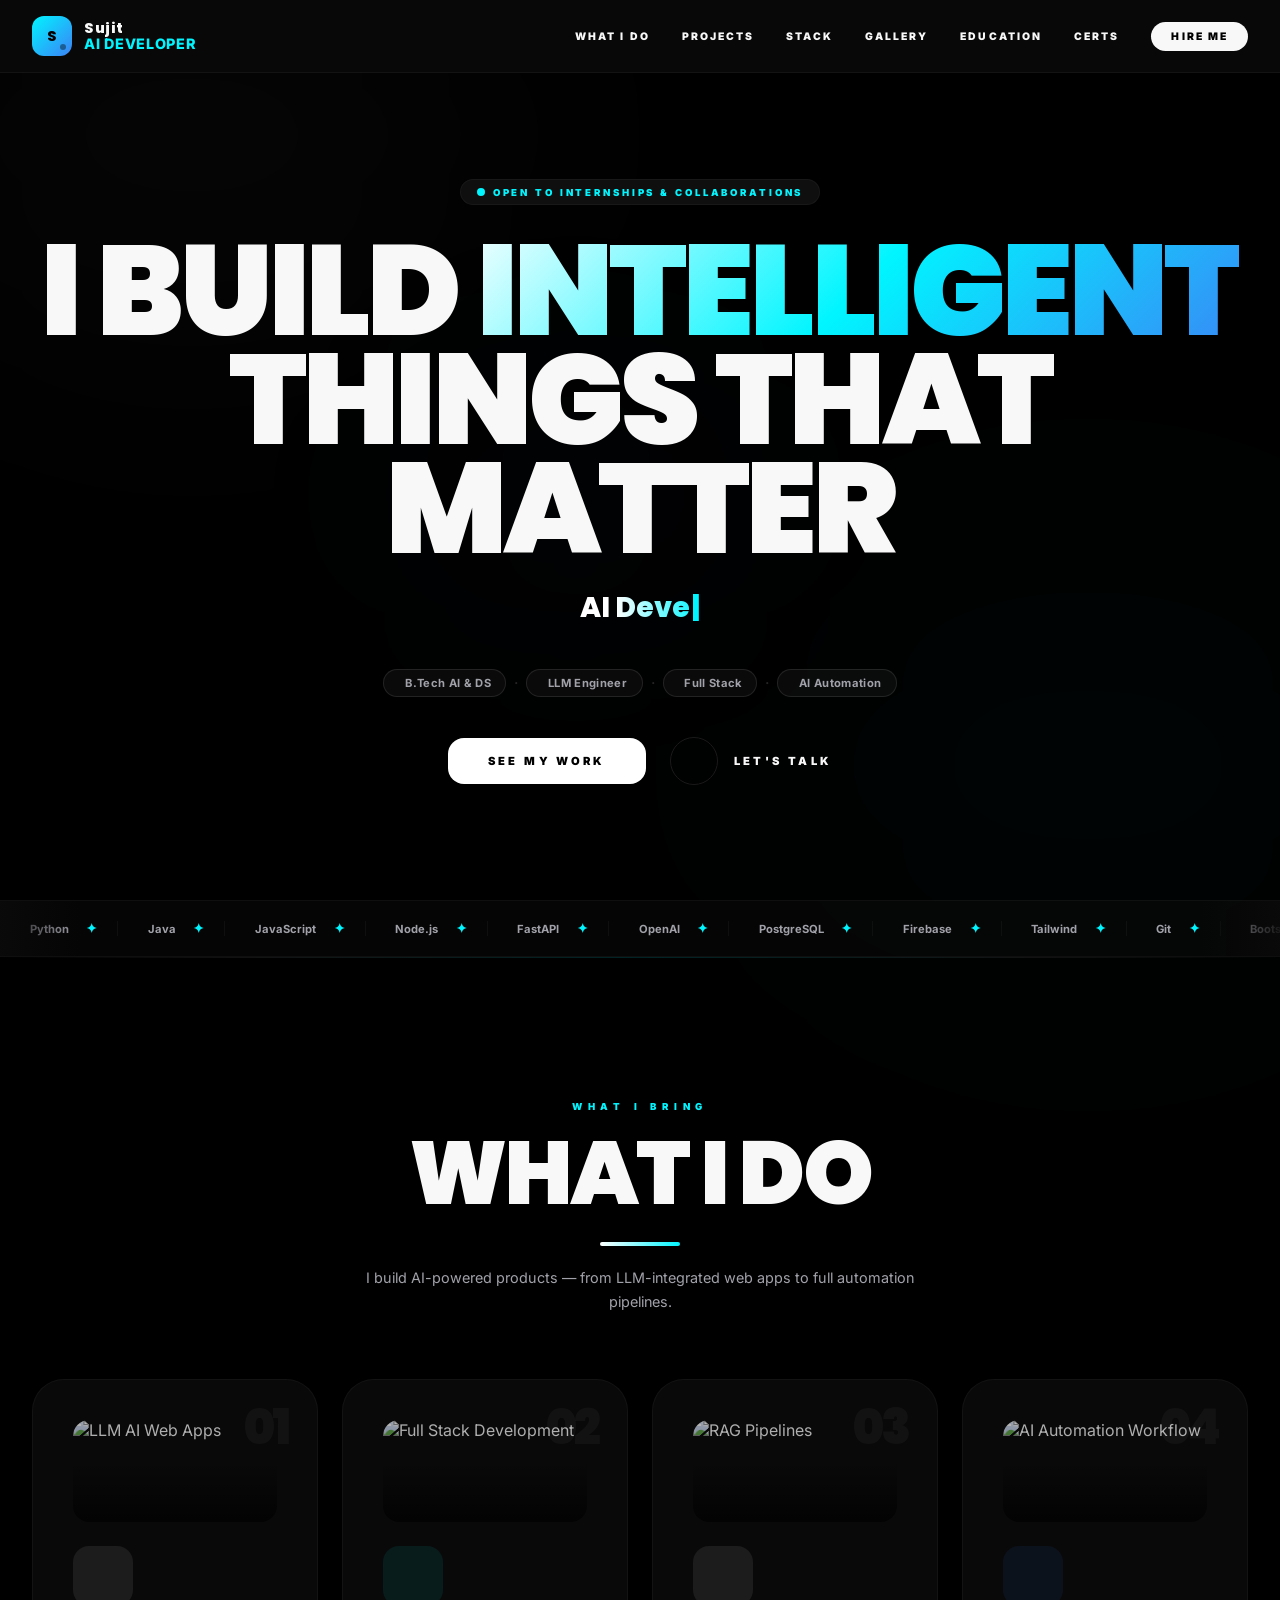
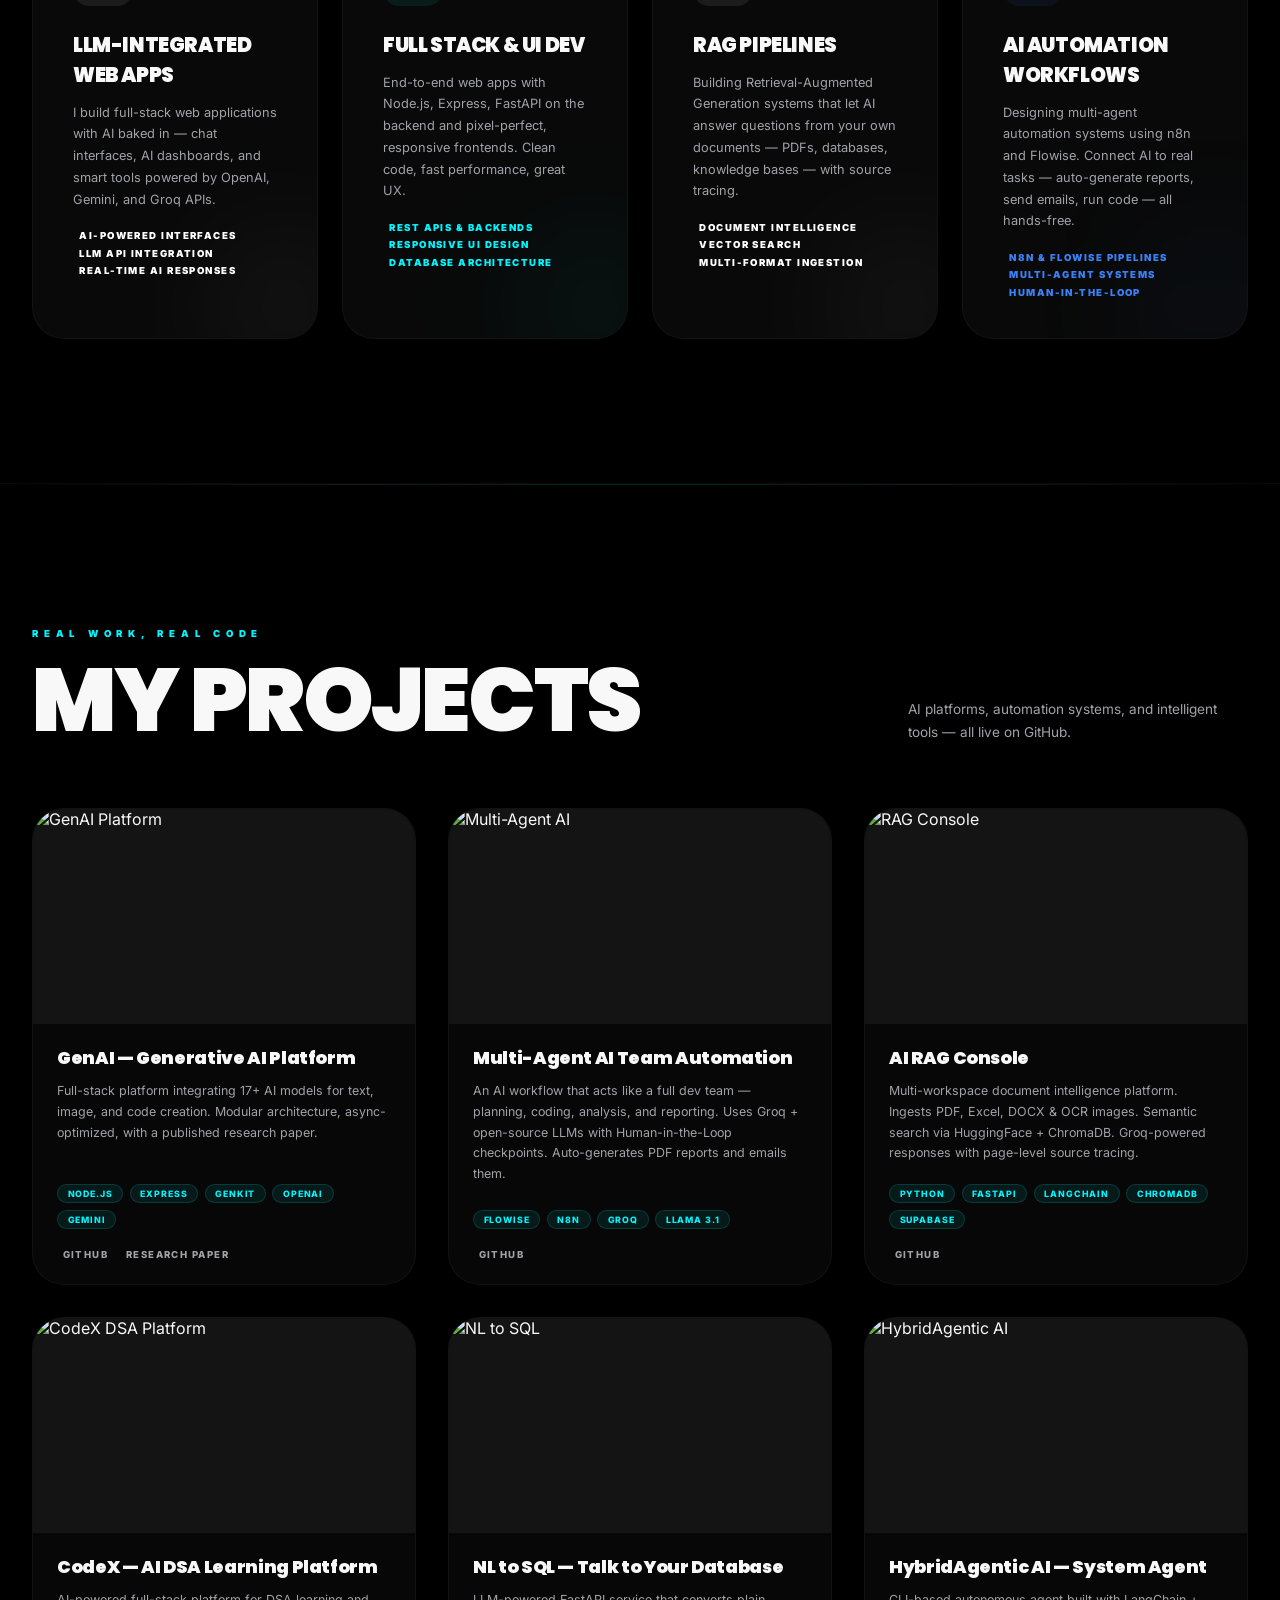
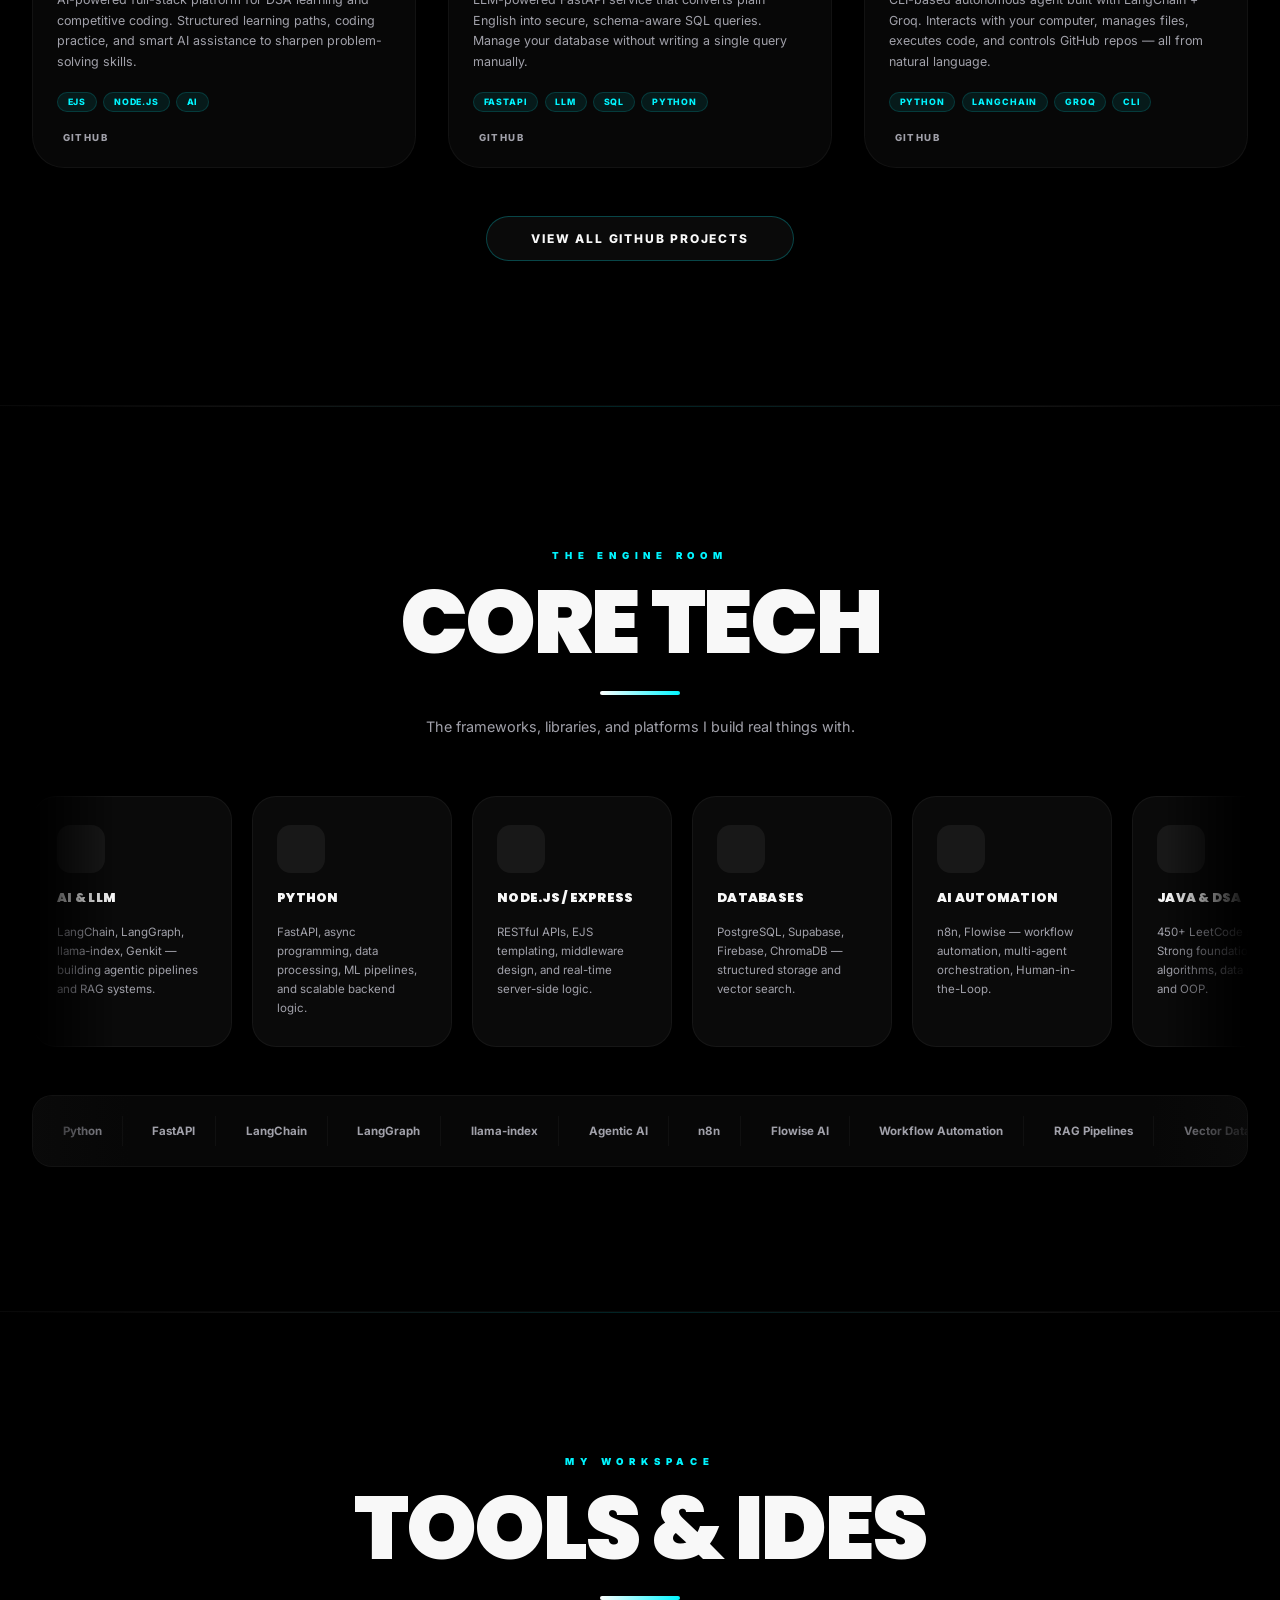
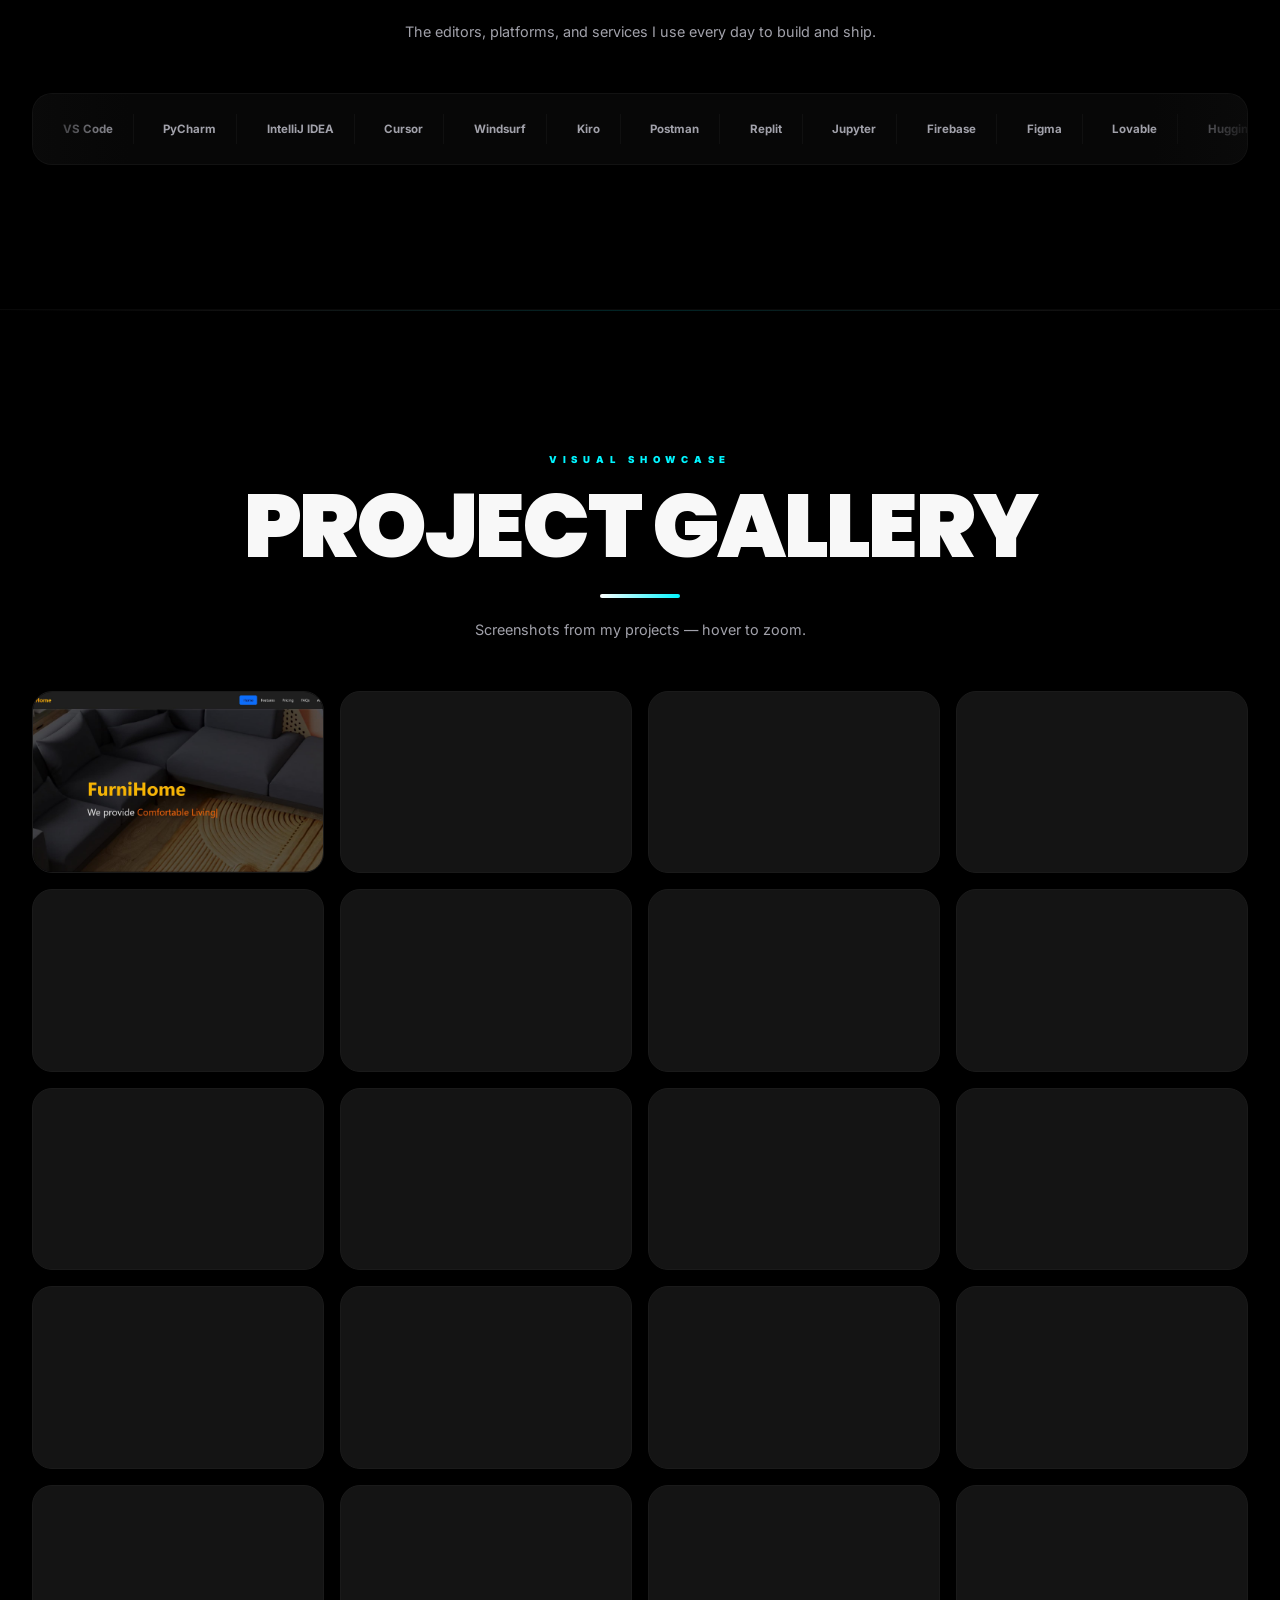
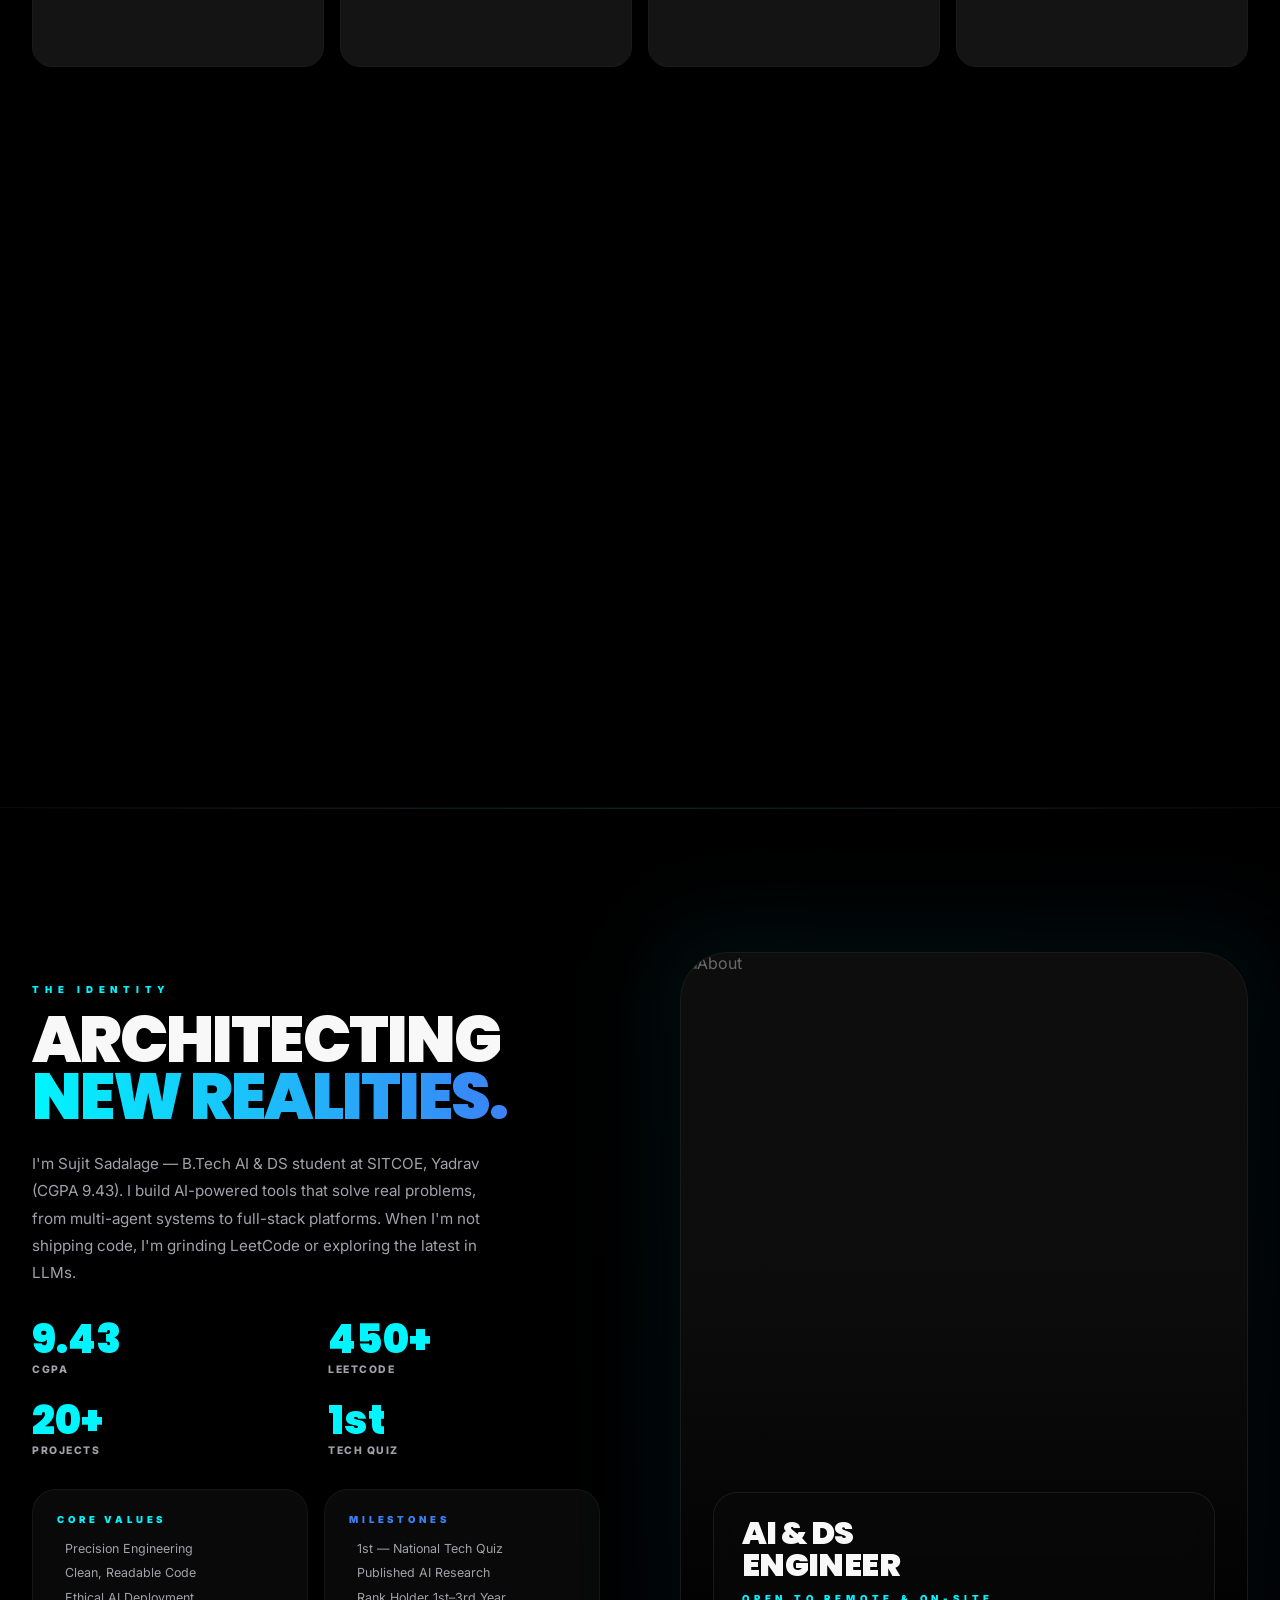
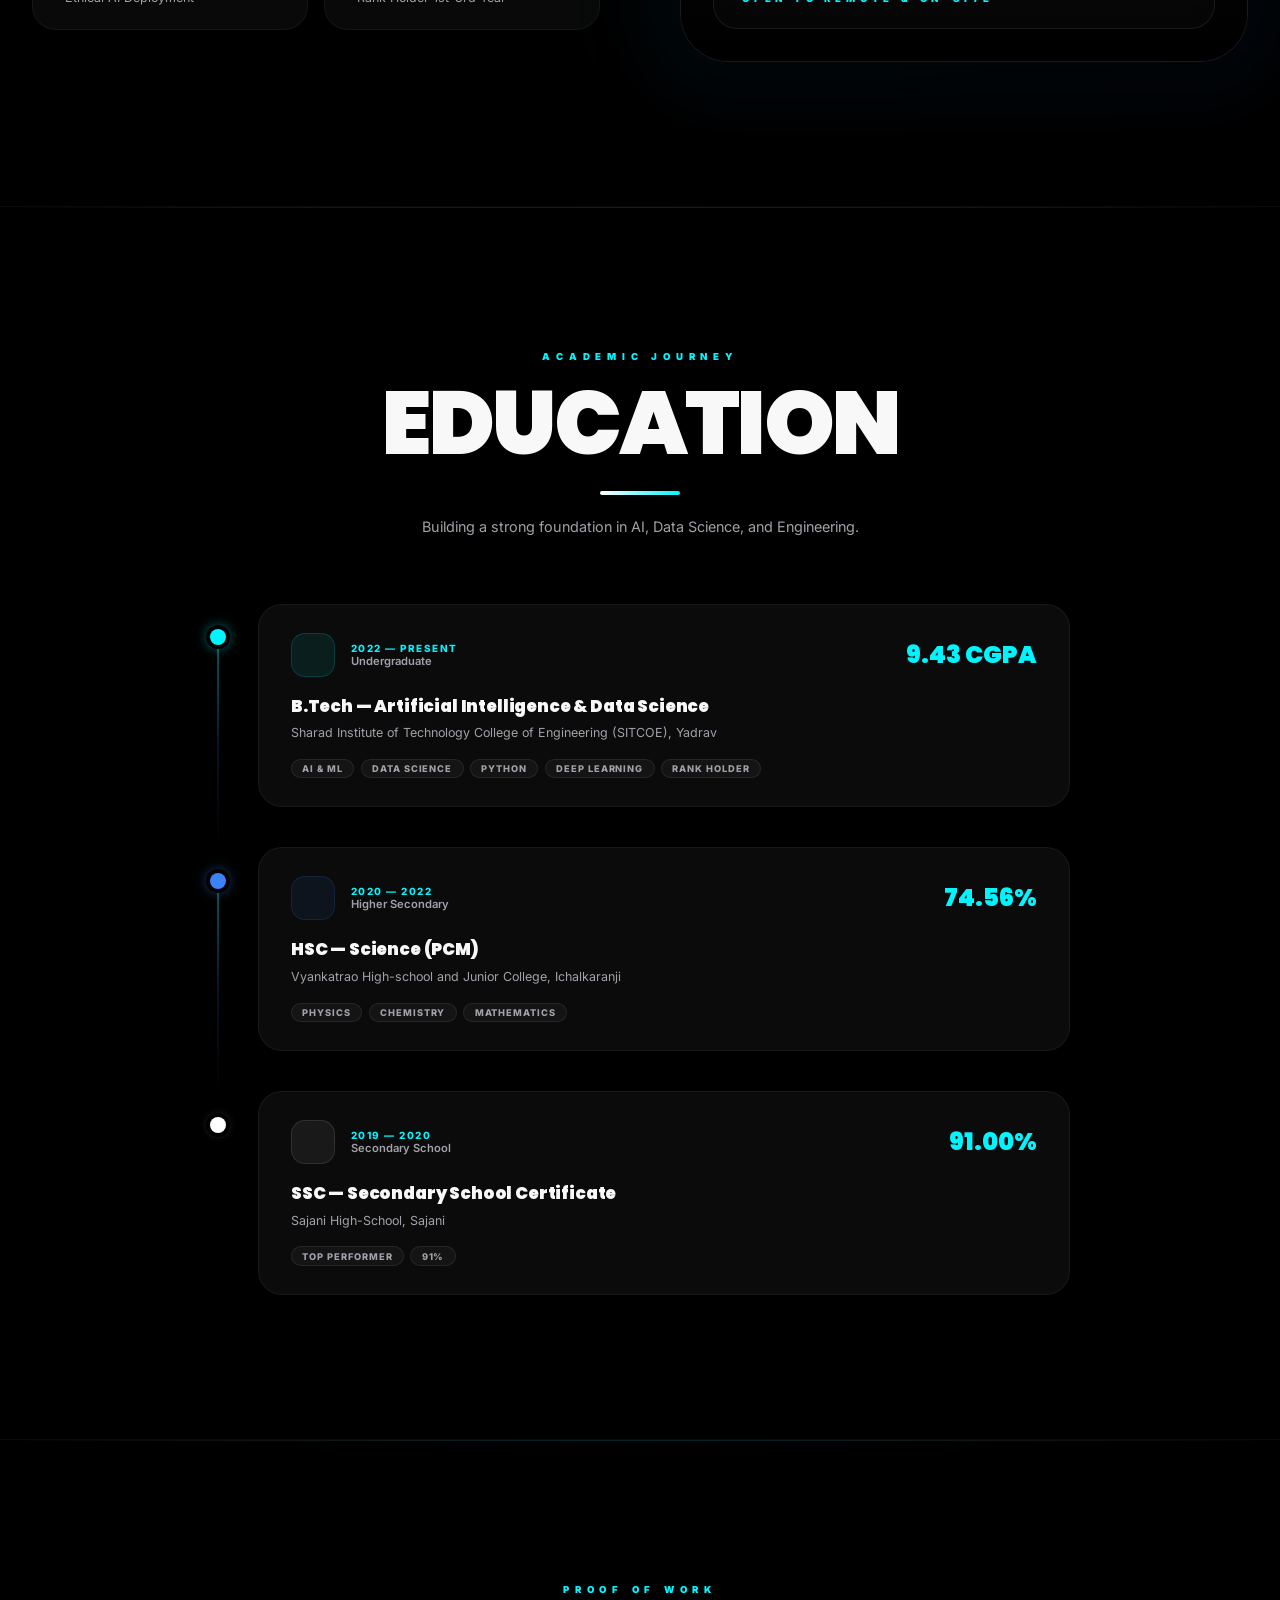
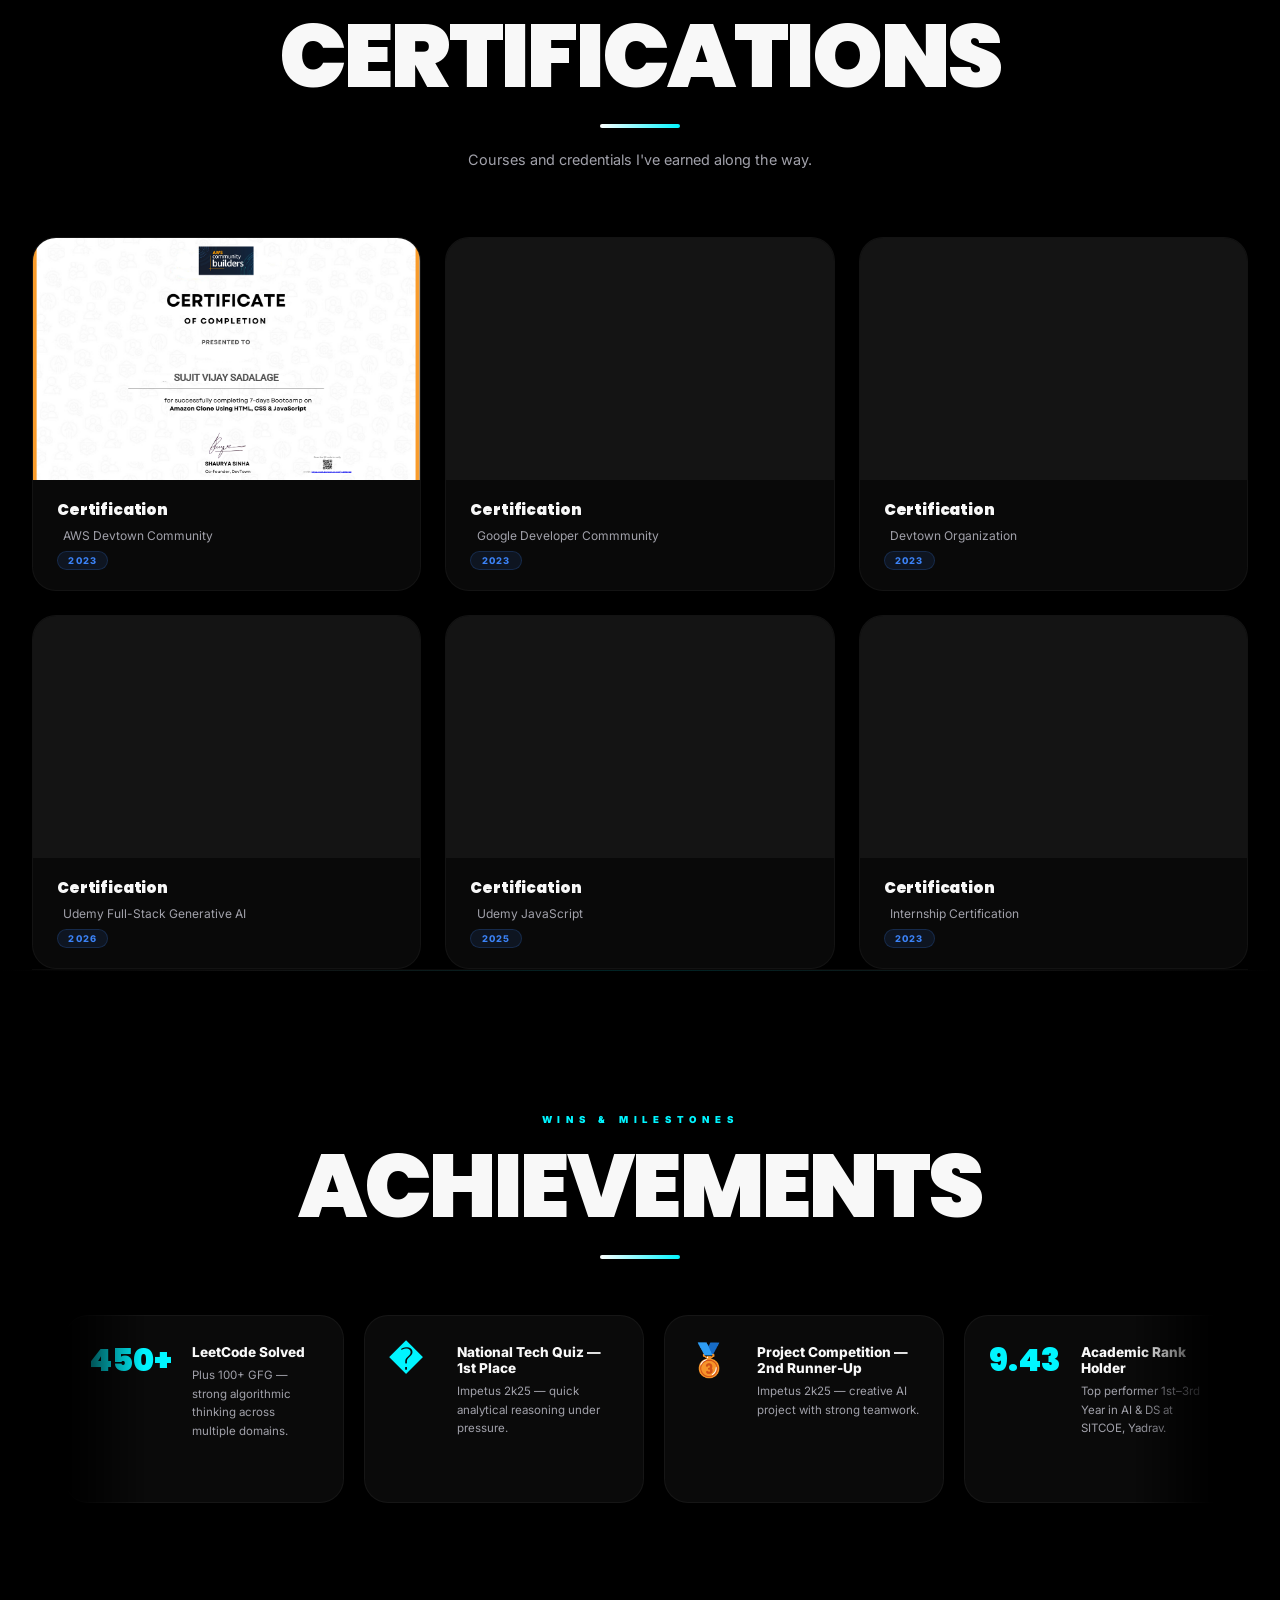
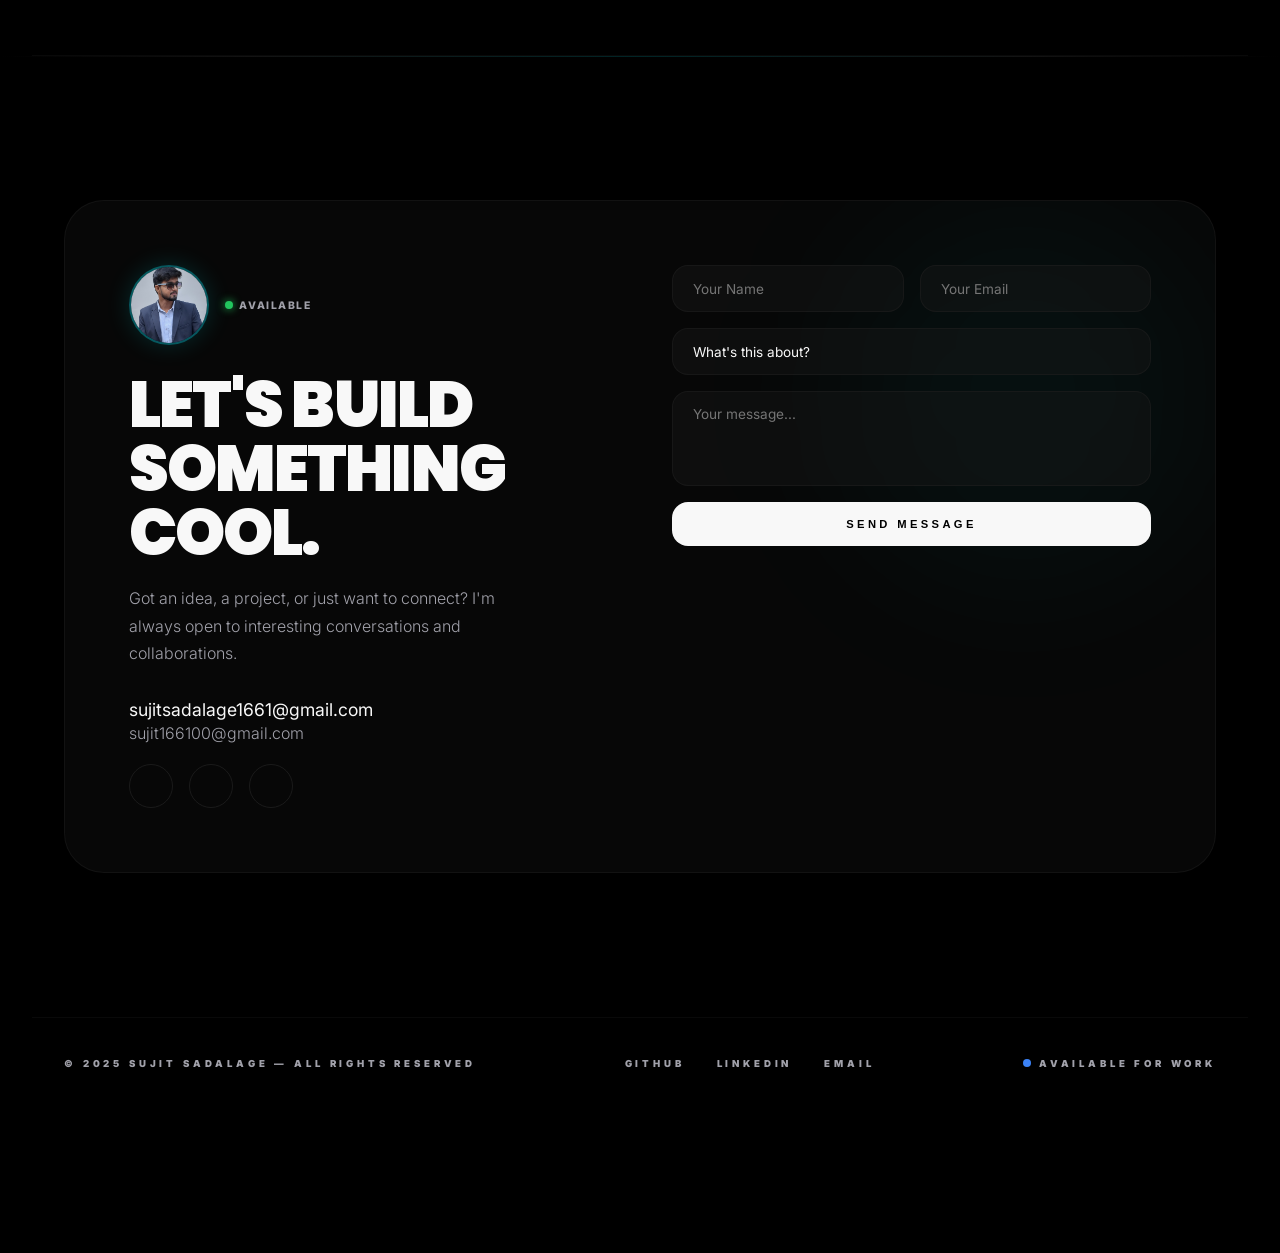
==== commit a52d7951: "removed lazy laoding and converted png->jpeg" ====
--- a/index.html
+++ b/index.html
@@ -137,7 +137,7 @@
     <div class="service-card c1 reveal">
       <div class="glow"></div>
       <div class="service-img-wrap">
-        <img src="https://images.unsplash.com/photo-1677442135703-1787eea5ce01?auto=format&fit=crop&w=800&q=80" alt="LLM AI Web Apps" loading="lazy" />
+        <img src="https://images.unsplash.com/photo-1677442135703-1787eea5ce01?auto=format&fit=crop&w=800&q=80" alt="LLM AI Web Apps" loading="lazy" decoding="async" />
         <div class="service-img-overlay"></div>
       </div>
       <div class="service-icon"><iconify-icon icon="lucide:brain-circuit" style="color:#fff"></iconify-icon></div>
@@ -155,7 +155,7 @@
     <div class="service-card c2 reveal">
       <div class="glow"></div>
       <div class="service-img-wrap">
-        <img src="https://images.unsplash.com/photo-1555066931-4365d14bab8c?auto=format&fit=crop&w=800&q=80" alt="Full Stack Development" loading="lazy" />
+        <img src="https://images.unsplash.com/photo-1555066931-4365d14bab8c?auto=format&fit=crop&w=800&q=80" alt="Full Stack Development" loading="lazy" decoding="async" />
         <div class="service-img-overlay"></div>
       </div>
       <div class="service-icon"><iconify-icon icon="lucide:layout" style="color:var(--accent)"></iconify-icon></div>
@@ -173,7 +173,7 @@
     <div class="service-card c1 reveal">
       <div class="glow"></div>
       <div class="service-img-wrap">
-        <img src="https://images.unsplash.com/photo-1558494949-ef010cbdcc31?auto=format&fit=crop&w=800&q=80" alt="RAG Pipelines" loading="lazy" />
+        <img src="https://images.unsplash.com/photo-1558494949-ef010cbdcc31?auto=format&fit=crop&w=800&q=80" alt="RAG Pipelines" loading="lazy" decoding="async" />
         <div class="service-img-overlay"></div>
       </div>
       <div class="service-icon"><iconify-icon icon="lucide:database" style="color:#a78bfa"></iconify-icon></div>
@@ -191,7 +191,7 @@
     <div class="service-card c3 reveal">
       <div class="glow"></div>
       <div class="service-img-wrap">
-        <img src="https://images.unsplash.com/photo-1518770660439-4636190af475?auto=format&fit=crop&w=800&q=80" alt="AI Automation Workflow" loading="lazy" />
+        <img src="https://images.unsplash.com/photo-1518770660439-4636190af475?auto=format&fit=crop&w=800&q=80" alt="AI Automation Workflow" loading="lazy" decoding="async" />
         <div class="service-img-overlay"></div>
       </div>
       <div class="service-icon"><iconify-icon icon="lucide:workflow" style="color:var(--tertiary)"></iconify-icon></div>
@@ -225,7 +225,7 @@
   <!-- GenAI Platform -->
     <div class="project-card reveal">
       <div class="project-thumb">
-        <img src="https://eu-images.contentstack.com/v3/assets/blt6b0f74e5591baa03/bltfd36e68ac7a0f3b2/651b29bb3671b45abcc7e4c8/Generative_AI_(2).png" alt="GenAI Platform" loading="lazy" />
+        <img src="https://eu-images.contentstack.com/v3/assets/blt6b0f74e5591baa03/bltfd36e68ac7a0f3b2/651b29bb3671b45abcc7e4c8/Generative_AI_(2).png" alt="GenAI Platform" loading="lazy" decoding="async" />
         <div class="project-overlay"><div class="project-overlay-btn"><iconify-icon icon="lucide:external-link"></iconify-icon></div></div>
       </div>
       <div class="project-body">
@@ -247,7 +247,7 @@
     <!-- Multi-Agent -->
     <div class="project-card reveal">
       <div class="project-thumb">
-        <img src="https://cdn.prod.website-files.com/6633c32f4debce929b72200b/68628da1c723841c5f425862_Blog%20Articles_Multi-Agent%20AI%20Systems.webp" alt="Multi-Agent AI" loading="lazy" />
+        <img src="https://cdn.prod.website-files.com/6633c32f4debce929b72200b/68628da1c723841c5f425862_Blog%20Articles_Multi-Agent%20AI%20Systems.webp" alt="Multi-Agent AI" loading="lazy" decoding="async" />
         <div class="project-overlay"><div class="project-overlay-btn"><iconify-icon icon="lucide:external-link"></iconify-icon></div></div>
       </div>
       <div class="project-body">
@@ -268,7 +268,7 @@
     <!-- RAG Console -->
     <div class="project-card reveal">
       <div class="project-thumb">
-        <img src="https://encrypted-tbn0.gstatic.com/images?q=tbn:ANd9GcScAVJ0S8EDweclVWLjnlC3zNUj9ks1O_Sxbg&s" alt="RAG Console" loading="lazy" />
+        <img src="https://encrypted-tbn0.gstatic.com/images?q=tbn:ANd9GcScAVJ0S8EDweclVWLjnlC3zNUj9ks1O_Sxbg&s" alt="RAG Console" loading="lazy" decoding="async" />
         <div class="project-overlay"><div class="project-overlay-btn"><iconify-icon icon="lucide:external-link"></iconify-icon></div></div>
       </div>
       <div class="project-body">
@@ -289,7 +289,7 @@
     <!-- CodeX — keep existing Unsplash -->
     <div class="project-card reveal">
       <div class="project-thumb">
-        <img src="https://images.unsplash.com/photo-1461749280684-dccba630e2f6?auto=format&fit=crop&w=800&q=80" alt="CodeX DSA Platform" loading="lazy" />
+        <img src="https://images.unsplash.com/photo-1461749280684-dccba630e2f6?auto=format&fit=crop&w=800&q=80" alt="CodeX DSA Platform" loading="lazy" decoding="async" />
         <div class="project-overlay"><div class="project-overlay-btn"><iconify-icon icon="lucide:external-link"></iconify-icon></div></div>
       </div>
       <div class="project-body">
@@ -310,7 +310,7 @@
     <!-- NL to SQL -->
     <div class="project-card reveal">
       <div class="project-thumb">
-        <img src="https://t4.ftcdn.net/jpg/19/35/10/37/360_F_1935103720_mLeH6R65gNytM8C1wMLCcyRwLUQkCOyx.jpg" alt="NL to SQL" loading="lazy" />
+        <img src="https://t4.ftcdn.net/jpg/19/35/10/37/360_F_1935103720_mLeH6R65gNytM8C1wMLCcyRwLUQkCOyx.jpg" alt="NL to SQL" loading="lazy" decoding="async" />
         <div class="project-overlay"><div class="project-overlay-btn"><iconify-icon icon="lucide:external-link"></iconify-icon></div></div>
       </div>
       <div class="project-body">
@@ -331,7 +331,7 @@
     <!-- HybridAgentic -->
     <div class="project-card reveal">
       <div class="project-thumb">
-        <img src="https://t3.ftcdn.net/jpg/05/68/43/24/360_F_568432405_XFcMG3gOylx7gUjwKBXtbzQcFBiACIY0.jpg" alt="HybridAgentic AI" loading="lazy" />
+        <img src="https://t3.ftcdn.net/jpg/05/68/43/24/360_F_568432405_XFcMG3gOylx7gUjwKBXtbzQcFBiACIY0.jpg" alt="HybridAgentic AI" loading="lazy" decoding="async" />
         <div class="project-overlay"><div class="project-overlay-btn"><iconify-icon icon="lucide:external-link"></iconify-icon></div></div>
       </div>
       <div class="project-body">
@@ -698,91 +698,91 @@
   <div class="gallery-grid">
 
     <div class="gallery-item reveal">
-      <img src="gallary/Screenshot 2025-05-22 135113.png" alt="Project Screenshot" loading="lazy" />
-      <div class="gallery-overlay"><iconify-icon icon="lucide:zoom-in"></iconify-icon></div>
-    </div>
-    <div class="gallery-item reveal">
-      <img src="gallary/Screenshot 2025-08-25 103917.png" alt="Project Screenshot" loading="lazy" />
-      <div class="gallery-overlay"><iconify-icon icon="lucide:zoom-in"></iconify-icon></div>
-    </div>
-    <div class="gallery-item reveal">
-      <img src="gallary/Screenshot 2025-10-09 201232.png" alt="Project Screenshot" loading="lazy" />
-      <div class="gallery-overlay"><iconify-icon icon="lucide:zoom-in"></iconify-icon></div>
-    </div>
-    <div class="gallery-item reveal">
-      <img src="gallary/Screenshot 2025-10-29 154447.png" alt="Project Screenshot" loading="lazy" />
-      <div class="gallery-overlay"><iconify-icon icon="lucide:zoom-in"></iconify-icon></div>
-    </div>
-    <div class="gallery-item reveal">
-      <img src="gallary/Screenshot 2025-10-29 154622.png" alt="Project Screenshot" loading="lazy" />
-      <div class="gallery-overlay"><iconify-icon icon="lucide:zoom-in"></iconify-icon></div>
-    </div>
-    <div class="gallery-item reveal">
-      <img src="gallary/Screenshot 2025-10-29 154710.png" alt="Project Screenshot" loading="lazy" />
-      <div class="gallery-overlay"><iconify-icon icon="lucide:zoom-in"></iconify-icon></div>
-    </div>
-    <div class="gallery-item reveal">
-      <img src="gallary/Screenshot 2025-10-29 154741.png" alt="Project Screenshot" loading="lazy" />
-      <div class="gallery-overlay"><iconify-icon icon="lucide:zoom-in"></iconify-icon></div>
-    </div>
-    <div class="gallery-item reveal">
-      <img src="gallary/Screenshot 2025-10-29 154815.png" alt="Project Screenshot" loading="lazy" />
-      <div class="gallery-overlay"><iconify-icon icon="lucide:zoom-in"></iconify-icon></div>
-    </div>
-    <div class="gallery-item reveal">
-      <img src="gallary/Screenshot 2025-10-29 155046.png" alt="Project Screenshot" loading="lazy" />
-      <div class="gallery-overlay"><iconify-icon icon="lucide:zoom-in"></iconify-icon></div>
-    </div>
-    <div class="gallery-item reveal">
-      <img src="gallary/Screenshot 2025-10-29 155145.png" alt="Project Screenshot" loading="lazy" />
-      <div class="gallery-overlay"><iconify-icon icon="lucide:zoom-in"></iconify-icon></div>
-    </div>
-    <div class="gallery-item reveal">
-      <img src="gallary/Screenshot 2025-10-29 155239.png" alt="Project Screenshot" loading="lazy" />
-      <div class="gallery-overlay"><iconify-icon icon="lucide:zoom-in"></iconify-icon></div>
-    </div>
-    <div class="gallery-item reveal">
-      <img src="gallary/Screenshot 2025-10-29 155418.png" alt="Project Screenshot" loading="lazy" />
-      <div class="gallery-overlay"><iconify-icon icon="lucide:zoom-in"></iconify-icon></div>
-    </div>
-    <div class="gallery-item reveal">
-      <img src="gallary/Screenshot 2025-10-29 155500.png" alt="Project Screenshot" loading="lazy" />
-      <div class="gallery-overlay"><iconify-icon icon="lucide:zoom-in"></iconify-icon></div>
-    </div>
-    <div class="gallery-item reveal">
-      <img src="gallary/Screenshot 2025-10-29 155532.png" alt="Project Screenshot" loading="lazy" />
-      <div class="gallery-overlay"><iconify-icon icon="lucide:zoom-in"></iconify-icon></div>
-    </div>
-    <div class="gallery-item reveal">
-      <img src="gallary/Screenshot 2025-10-29 155828.png" alt="Project Screenshot" loading="lazy" />
-      <div class="gallery-overlay"><iconify-icon icon="lucide:zoom-in"></iconify-icon></div>
-    </div>
-    <div class="gallery-item reveal">
-      <img src="gallary/Screenshot 2026-01-02 095857.png" alt="Project Screenshot" loading="lazy" />
-      <div class="gallery-overlay"><iconify-icon icon="lucide:zoom-in"></iconify-icon></div>
-    </div>
-    <div class="gallery-item reveal">
-      <img src="gallary/Screenshot 2026-01-02 100123.png" alt="Project Screenshot" loading="lazy" />
-      <div class="gallery-overlay"><iconify-icon icon="lucide:zoom-in"></iconify-icon></div>
-    </div>
-    <div class="gallery-item reveal">
-      <img src="gallary/Screenshot 2026-01-06 162321.png" alt="Project Screenshot" loading="lazy" />
-      <div class="gallery-overlay"><iconify-icon icon="lucide:zoom-in"></iconify-icon></div>
-    </div>
-    <div class="gallery-item reveal">
-      <img src="gallary/Screenshot 2026-01-08 101401.png" alt="Project Screenshot" loading="lazy" />
-      <div class="gallery-overlay"><iconify-icon icon="lucide:zoom-in"></iconify-icon></div>
-    </div>
-    <div class="gallery-item reveal">
-      <img src="gallary/Screenshot 2026-01-17 120338.png" alt="Project Screenshot" loading="lazy" />
-      <div class="gallery-overlay"><iconify-icon icon="lucide:zoom-in"></iconify-icon></div>
-    </div>
-    <div class="gallery-item reveal">
-      <img src="gallary/Screenshot 2026-02-11 120839.png" alt="Project Screenshot" loading="lazy" />
-      <div class="gallery-overlay"><iconify-icon icon="lucide:zoom-in"></iconify-icon></div>
-    </div>
-    <div class="gallery-item reveal">
-      <img src="gallary/Screenshot 2026-02-11 120921.png" alt="Project Screenshot" loading="lazy" />
+      <img src="gallary/Screenshot 2025-05-22 135113.jpg" alt="Project Screenshot" loading="lazy" decoding="async" />
+      <div class="gallery-overlay"><iconify-icon icon="lucide:zoom-in"></iconify-icon></div>
+    </div>
+    <div class="gallery-item reveal">
+      <img src="gallary/Screenshot 2025-08-25 103917.jpg" alt="Project Screenshot" loading="lazy" decoding="async" />
+      <div class="gallery-overlay"><iconify-icon icon="lucide:zoom-in"></iconify-icon></div>
+    </div>
+    <div class="gallery-item reveal">
+      <img src="gallary/Screenshot 2025-10-09 201232.jpg" alt="Project Screenshot" loading="lazy" decoding="async" />
+      <div class="gallery-overlay"><iconify-icon icon="lucide:zoom-in"></iconify-icon></div>
+    </div>
+    <div class="gallery-item reveal">
+      <img src="gallary/Screenshot 2025-10-29 154447.jpg" alt="Project Screenshot" loading="lazy" decoding="async" />
+      <div class="gallery-overlay"><iconify-icon icon="lucide:zoom-in"></iconify-icon></div>
+    </div>
+    <div class="gallery-item reveal">
+      <img src="gallary/Screenshot 2025-10-29 154622.jpg" alt="Project Screenshot" loading="lazy" decoding="async" />
+      <div class="gallery-overlay"><iconify-icon icon="lucide:zoom-in"></iconify-icon></div>
+    </div>
+    <div class="gallery-item reveal">
+      <img src="gallary/Screenshot 2025-10-29 154710.jpg" alt="Project Screenshot" loading="lazy" decoding="async" />
+      <div class="gallery-overlay"><iconify-icon icon="lucide:zoom-in"></iconify-icon></div>
+    </div>
+    <div class="gallery-item reveal">
+      <img src="gallary/Screenshot 2025-10-29 154741.jpg" alt="Project Screenshot" loading="lazy" decoding="async" />
+      <div class="gallery-overlay"><iconify-icon icon="lucide:zoom-in"></iconify-icon></div>
+    </div>
+    <div class="gallery-item reveal">
+      <img src="gallary/Screenshot 2025-10-29 154815.jpg" alt="Project Screenshot" loading="lazy" decoding="async" />
+      <div class="gallery-overlay"><iconify-icon icon="lucide:zoom-in"></iconify-icon></div>
+    </div>
+    <div class="gallery-item reveal">
+      <img src="gallary/Screenshot 2025-10-29 155046.jpg" alt="Project Screenshot" loading="lazy" decoding="async" />
+      <div class="gallery-overlay"><iconify-icon icon="lucide:zoom-in"></iconify-icon></div>
+    </div>
+    <div class="gallery-item reveal">
+      <img src="gallary/Screenshot 2025-10-29 155145.jpg" alt="Project Screenshot" loading="lazy" decoding="async" />
+      <div class="gallery-overlay"><iconify-icon icon="lucide:zoom-in"></iconify-icon></div>
+    </div>
+    <div class="gallery-item reveal">
+      <img src="gallary/Screenshot 2025-10-29 155239.jpg" alt="Project Screenshot" loading="lazy" decoding="async" />
+      <div class="gallery-overlay"><iconify-icon icon="lucide:zoom-in"></iconify-icon></div>
+    </div>
+    <div class="gallery-item reveal">
+      <img src="gallary/Screenshot 2025-10-29 155418.jpg" alt="Project Screenshot" loading="lazy" decoding="async" />
+      <div class="gallery-overlay"><iconify-icon icon="lucide:zoom-in"></iconify-icon></div>
+    </div>
+    <div class="gallery-item reveal">
+      <img src="gallary/Screenshot 2025-10-29 155500.jpg" alt="Project Screenshot" loading="lazy" decoding="async" />
+      <div class="gallery-overlay"><iconify-icon icon="lucide:zoom-in"></iconify-icon></div>
+    </div>
+    <div class="gallery-item reveal">
+      <img src="gallary/Screenshot 2025-10-29 155532.jpg" alt="Project Screenshot" loading="lazy" decoding="async" />
+      <div class="gallery-overlay"><iconify-icon icon="lucide:zoom-in"></iconify-icon></div>
+    </div>
+    <div class="gallery-item reveal">
+      <img src="gallary/Screenshot 2025-10-29 155828.jpg" alt="Project Screenshot" loading="lazy" decoding="async" />
+      <div class="gallery-overlay"><iconify-icon icon="lucide:zoom-in"></iconify-icon></div>
+    </div>
+    <div class="gallery-item reveal">
+      <img src="gallary/Screenshot 2026-01-02 095857.jpg" alt="Project Screenshot" loading="lazy" decoding="async" />
+      <div class="gallery-overlay"><iconify-icon icon="lucide:zoom-in"></iconify-icon></div>
+    </div>
+    <div class="gallery-item reveal">
+      <img src="gallary/Screenshot 2026-01-02 100123.jpg" alt="Project Screenshot" loading="lazy" decoding="async" />
+      <div class="gallery-overlay"><iconify-icon icon="lucide:zoom-in"></iconify-icon></div>
+    </div>
+    <div class="gallery-item reveal">
+      <img src="gallary/Screenshot 2026-01-06 162321.jpg" alt="Project Screenshot" loading="lazy" decoding="async" />
+      <div class="gallery-overlay"><iconify-icon icon="lucide:zoom-in"></iconify-icon></div>
+    </div>
+    <div class="gallery-item reveal">
+      <img src="gallary/Screenshot 2026-01-08 101401.jpg" alt="Project Screenshot" loading="lazy" decoding="async" />
+      <div class="gallery-overlay"><iconify-icon icon="lucide:zoom-in"></iconify-icon></div>
+    </div>
+    <div class="gallery-item reveal">
+      <img src="gallary/Screenshot 2026-01-17 120338.jpg" alt="Project Screenshot" loading="lazy" decoding="async" />
+      <div class="gallery-overlay"><iconify-icon icon="lucide:zoom-in"></iconify-icon></div>
+    </div>
+    <div class="gallery-item reveal">
+      <img src="gallary/Screenshot 2026-02-11 120839.jpg" alt="Project Screenshot" loading="lazy" decoding="async" />
+      <div class="gallery-overlay"><iconify-icon icon="lucide:zoom-in"></iconify-icon></div>
+    </div>
+    <div class="gallery-item reveal">
+      <img src="gallary/Screenshot 2026-02-11 120921.jpg" alt="Project Screenshot" loading="lazy" decoding="async" />
       <div class="gallery-overlay"><iconify-icon icon="lucide:zoom-in"></iconify-icon></div>
     </div>
     <!-- Videos -->
@@ -972,7 +972,7 @@
   <div class="cert-grid">
     <div class="cert-card reveal">
       <div class="cert-img-wrap">
-        <img src="certifications/Screenshot 2025-05-15 114200.png" alt="Certification" loading="lazy" />
+        <img src="certifications/Screenshot 2025-05-15 114200.png" alt="Certification" loading="lazy" decoding="async" />
         <div class="cert-overlay"><iconify-icon icon="lucide:zoom-in"></iconify-icon></div>
       </div>
       <div class="cert-body">
@@ -983,7 +983,7 @@
     </div>
     <div class="cert-card reveal">
       <div class="cert-img-wrap">
-        <img src="certifications/Screenshot 2025-05-15 114407.png" alt="Certification" loading="lazy" />
+        <img src="certifications/Screenshot 2025-05-15 114407.png" alt="Certification" loading="lazy" decoding="async" />
         <div class="cert-overlay"><iconify-icon icon="lucide:zoom-in"></iconify-icon></div>
       </div>
       <div class="cert-body">
@@ -994,7 +994,7 @@
     </div>
     <div class="cert-card reveal">
       <div class="cert-img-wrap">
-        <img src="certifications/Screenshot 2025-05-15 114526.png" alt="Certification" loading="lazy" />
+        <img src="certifications/Screenshot 2025-05-15 114526.png" alt="Certification" loading="lazy" decoding="async" />
         <div class="cert-overlay"><iconify-icon icon="lucide:zoom-in"></iconify-icon></div>
       </div>
       <div class="cert-body">
@@ -1005,7 +1005,7 @@
     </div>
     <div class="cert-card reveal">
       <div class="cert-img-wrap">
-        <img src="certifications/WhatsApp Image 2026-04-10 at 8.46.56 AM.jpeg" alt="Certification" loading="lazy" />
+        <img src="certifications/WhatsApp Image 2026-04-10 at 8.46.56 AM.jpeg" alt="Certification" loading="lazy" decoding="async" />
         <div class="cert-overlay"><iconify-icon icon="lucide:zoom-in"></iconify-icon></div>
       </div>
       <div class="cert-body">
@@ -1016,7 +1016,7 @@
     </div>
     <div class="cert-card reveal">
       <div class="cert-img-wrap">
-        <img src="certifications/WhatsApp Image 2026-04-10 at 8.46.57 AM.jpeg" alt="Certification" loading="lazy" />
+        <img src="certifications/WhatsApp Image 2026-04-10 at 8.46.57 AM.jpeg" alt="Certification" loading="lazy" decoding="async" />
         <div class="cert-overlay"><iconify-icon icon="lucide:zoom-in"></iconify-icon></div>
       </div>
       <div class="cert-body">
@@ -1027,7 +1027,7 @@
     </div>
     <div class="cert-card reveal">
       <div class="cert-img-wrap">
-        <img src="certifications/WhatsApp Image 2026-04-10 at 8.47.30 AM.jpeg" alt="Certification" loading="lazy" />
+        <img src="certifications/WhatsApp Image 2026-04-10 at 8.47.30 AM.jpeg" alt="Certification" loading="lazy" decoding="async" />
         <div class="cert-overlay"><iconify-icon icon="lucide:zoom-in"></iconify-icon></div>
       </div>
       <div class="cert-body">
--- a/styles.css
+++ b/styles.css
@@ -1164,3 +1164,21 @@
   box-shadow: 0 0 8px #22c55e;
   animation: ping 1.5s ease-in-out infinite;
 }
+
+/* ===== IMAGE PERFORMANCE — fade in on load ===== */
+.gallery-item img,
+.cert-img-wrap img,
+.project-thumb img,
+.service-img-wrap img {
+  opacity: 0;
+  transition: opacity 0.5s ease, transform 0.6s cubic-bezier(0.22,1,0.36,1);
+}
+.gallery-item img.loaded,
+.cert-img-wrap img.loaded,
+.project-thumb img.loaded,
+.service-img-wrap img.loaded {
+  opacity: 1;
+}
+/* keep hover effects working after load */
+.project-card:hover .project-thumb img.loaded { opacity: 1; transform: scale(1.08); }
+.gallery-item:hover img.loaded { transform: scale(1.02); }
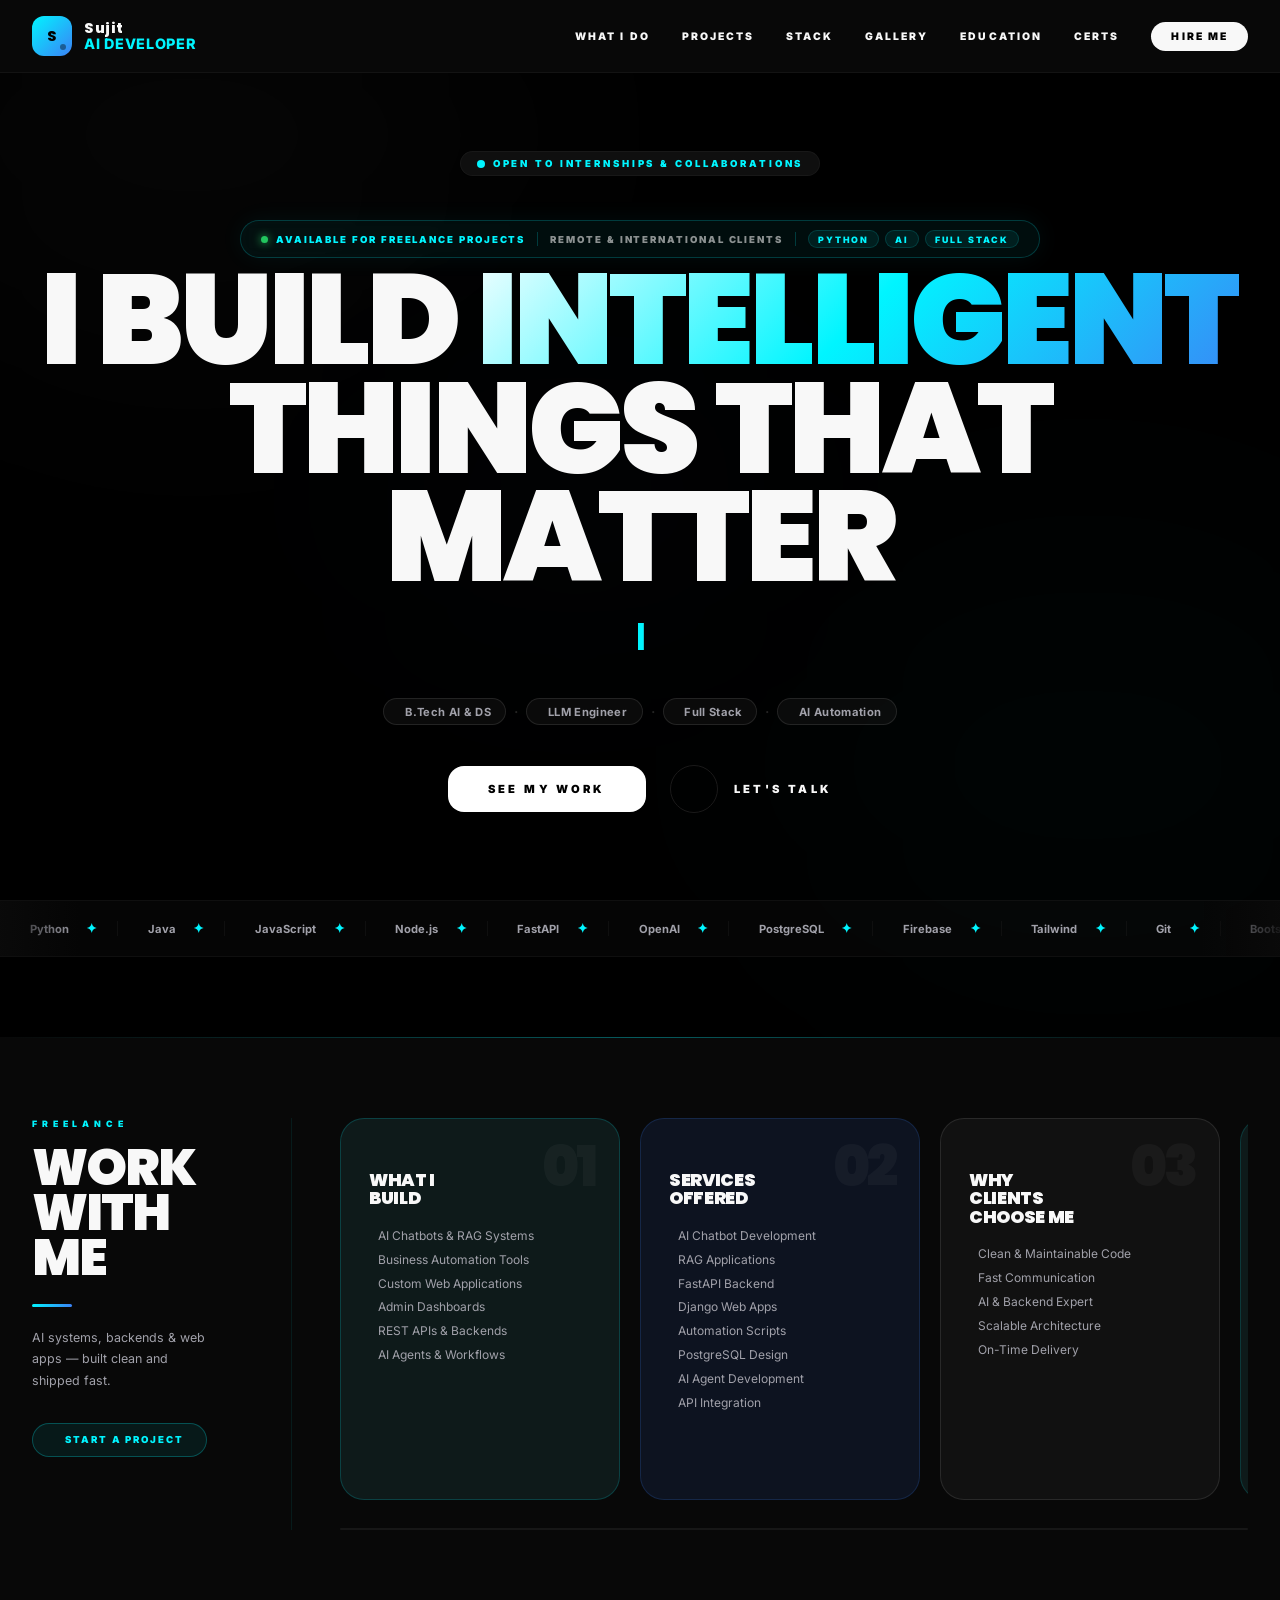
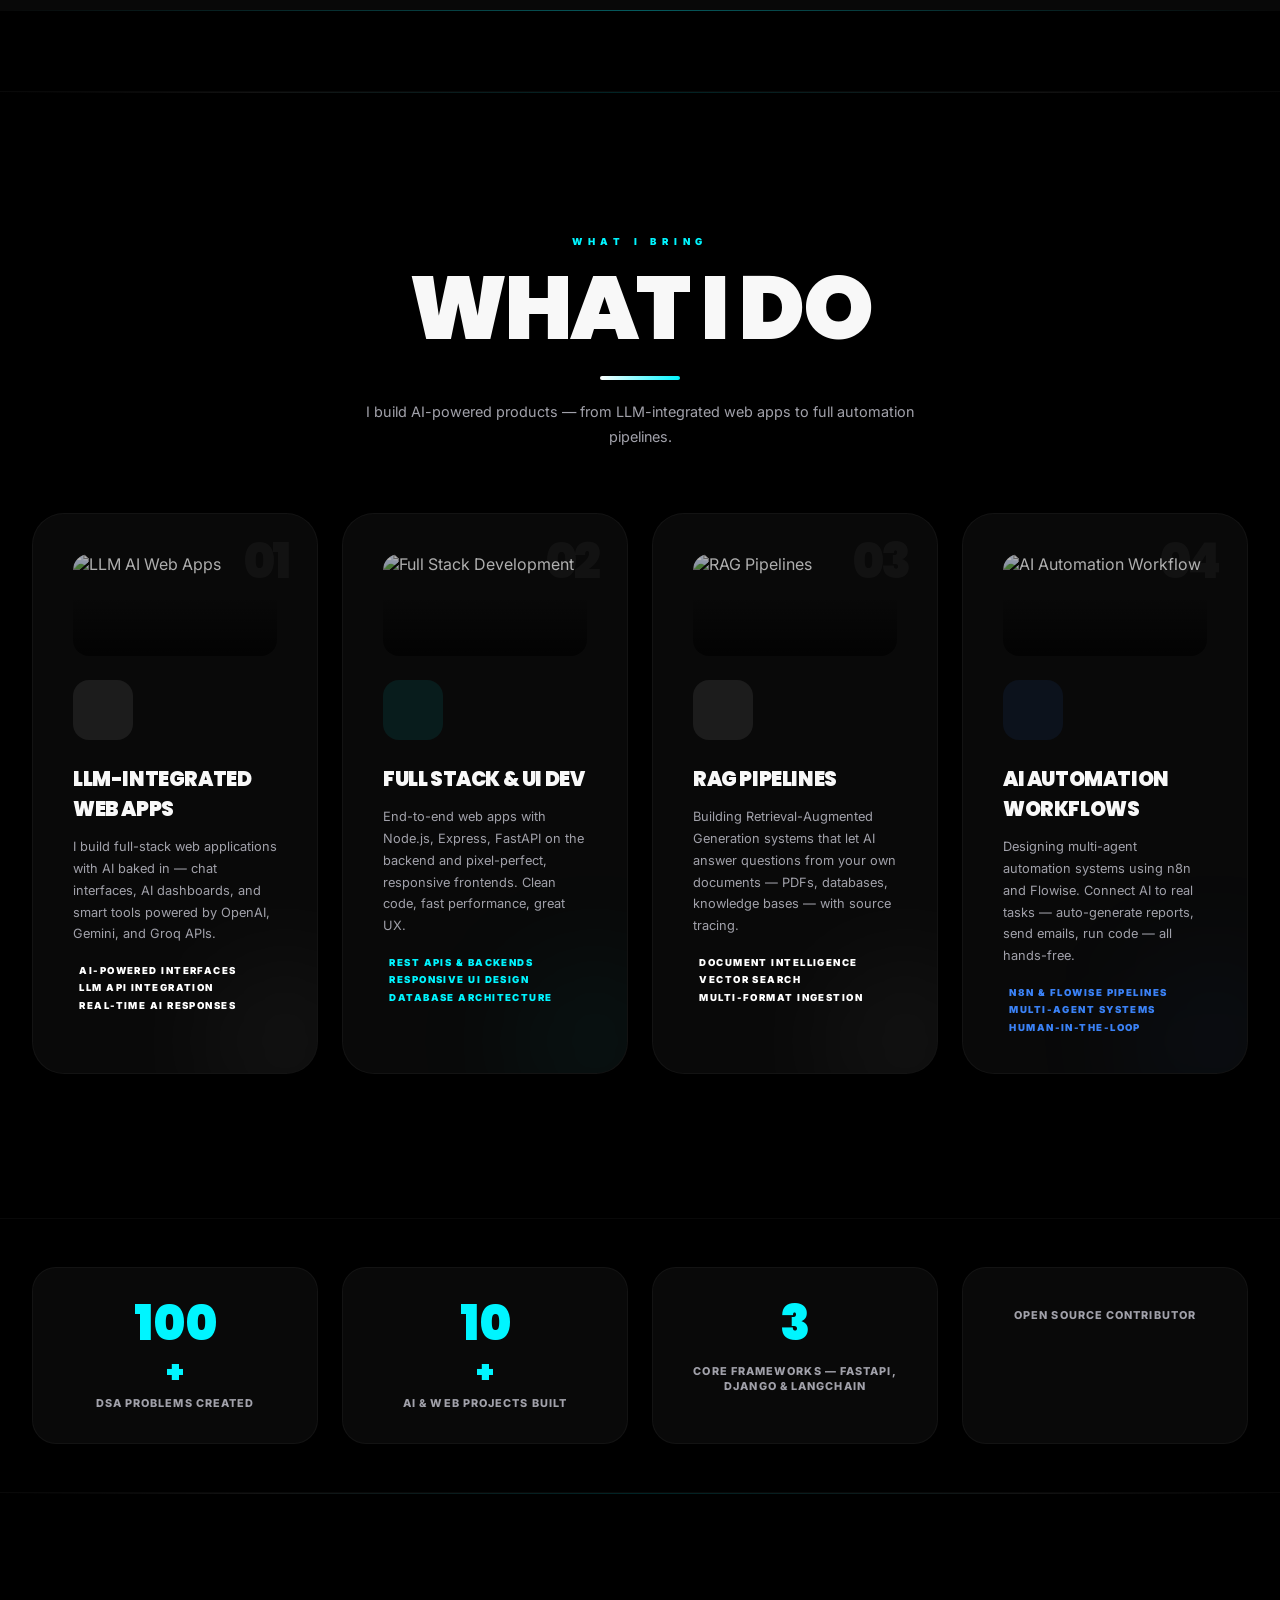
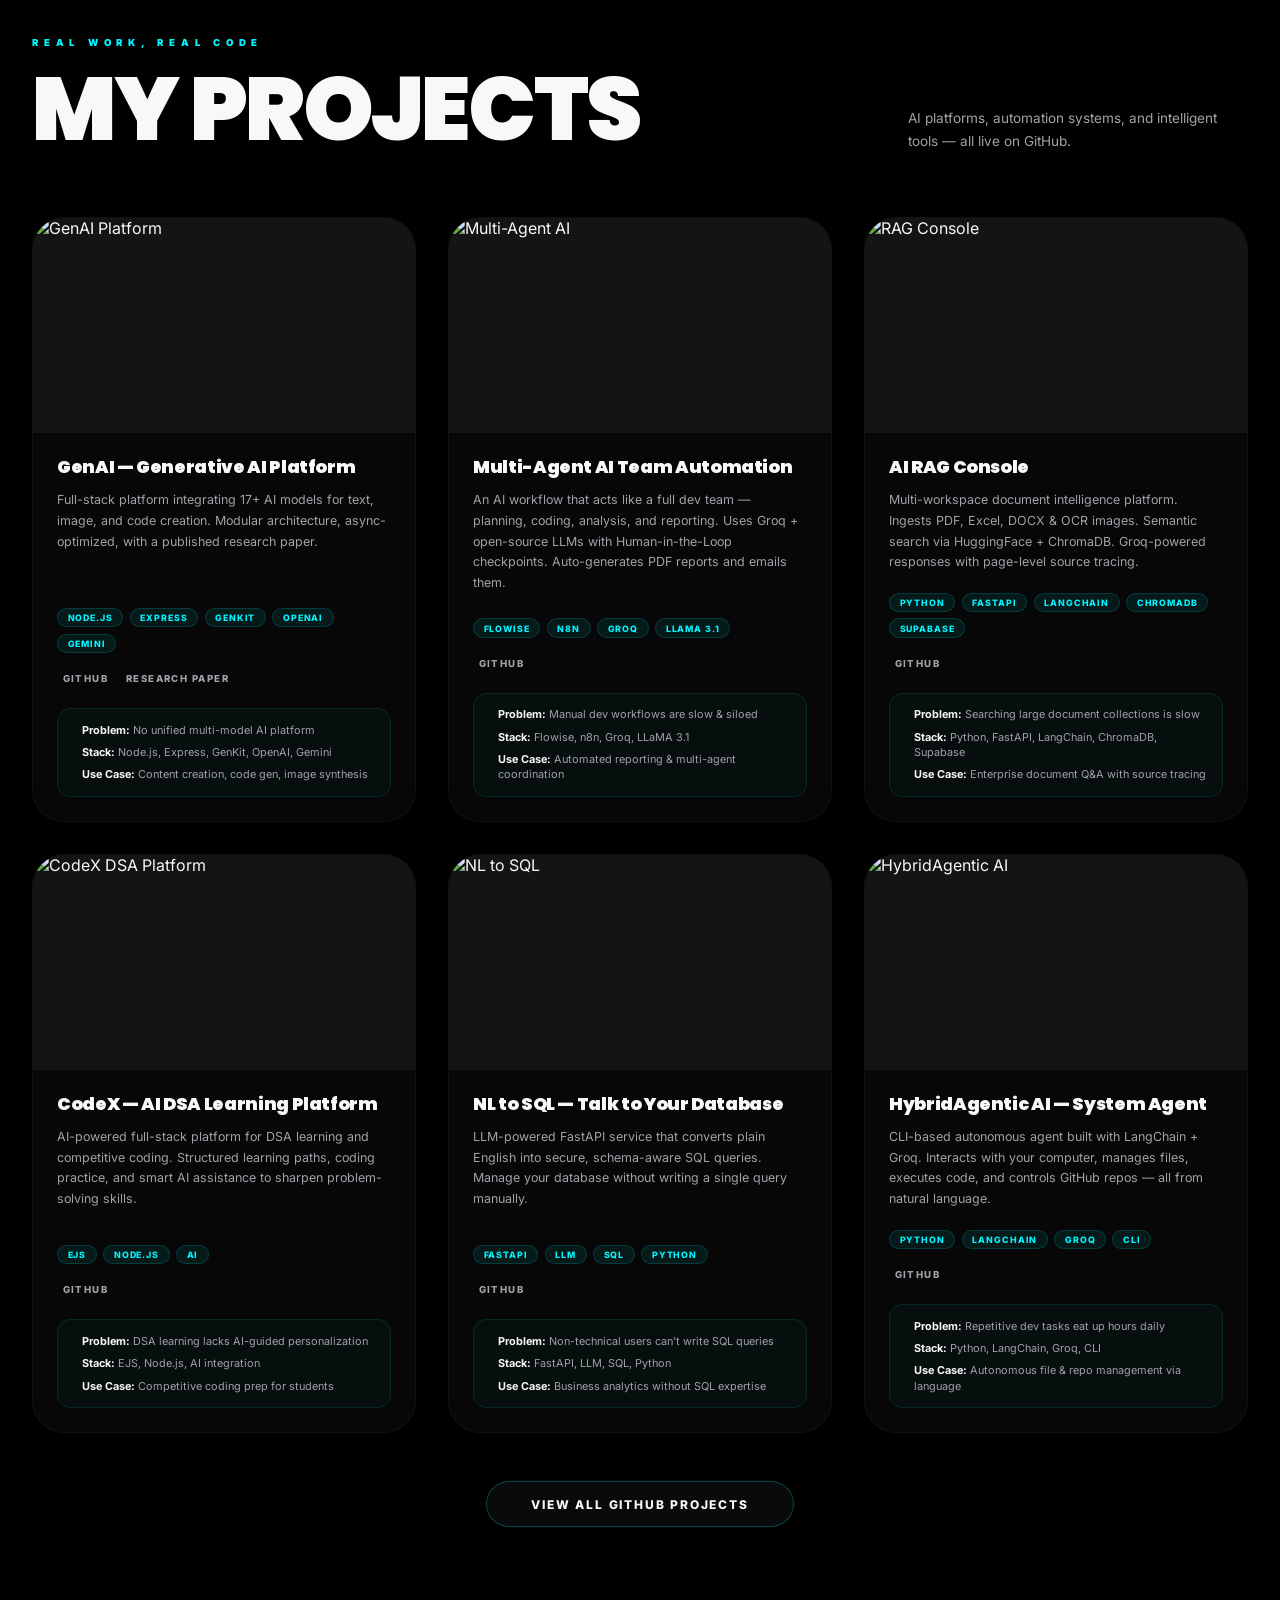
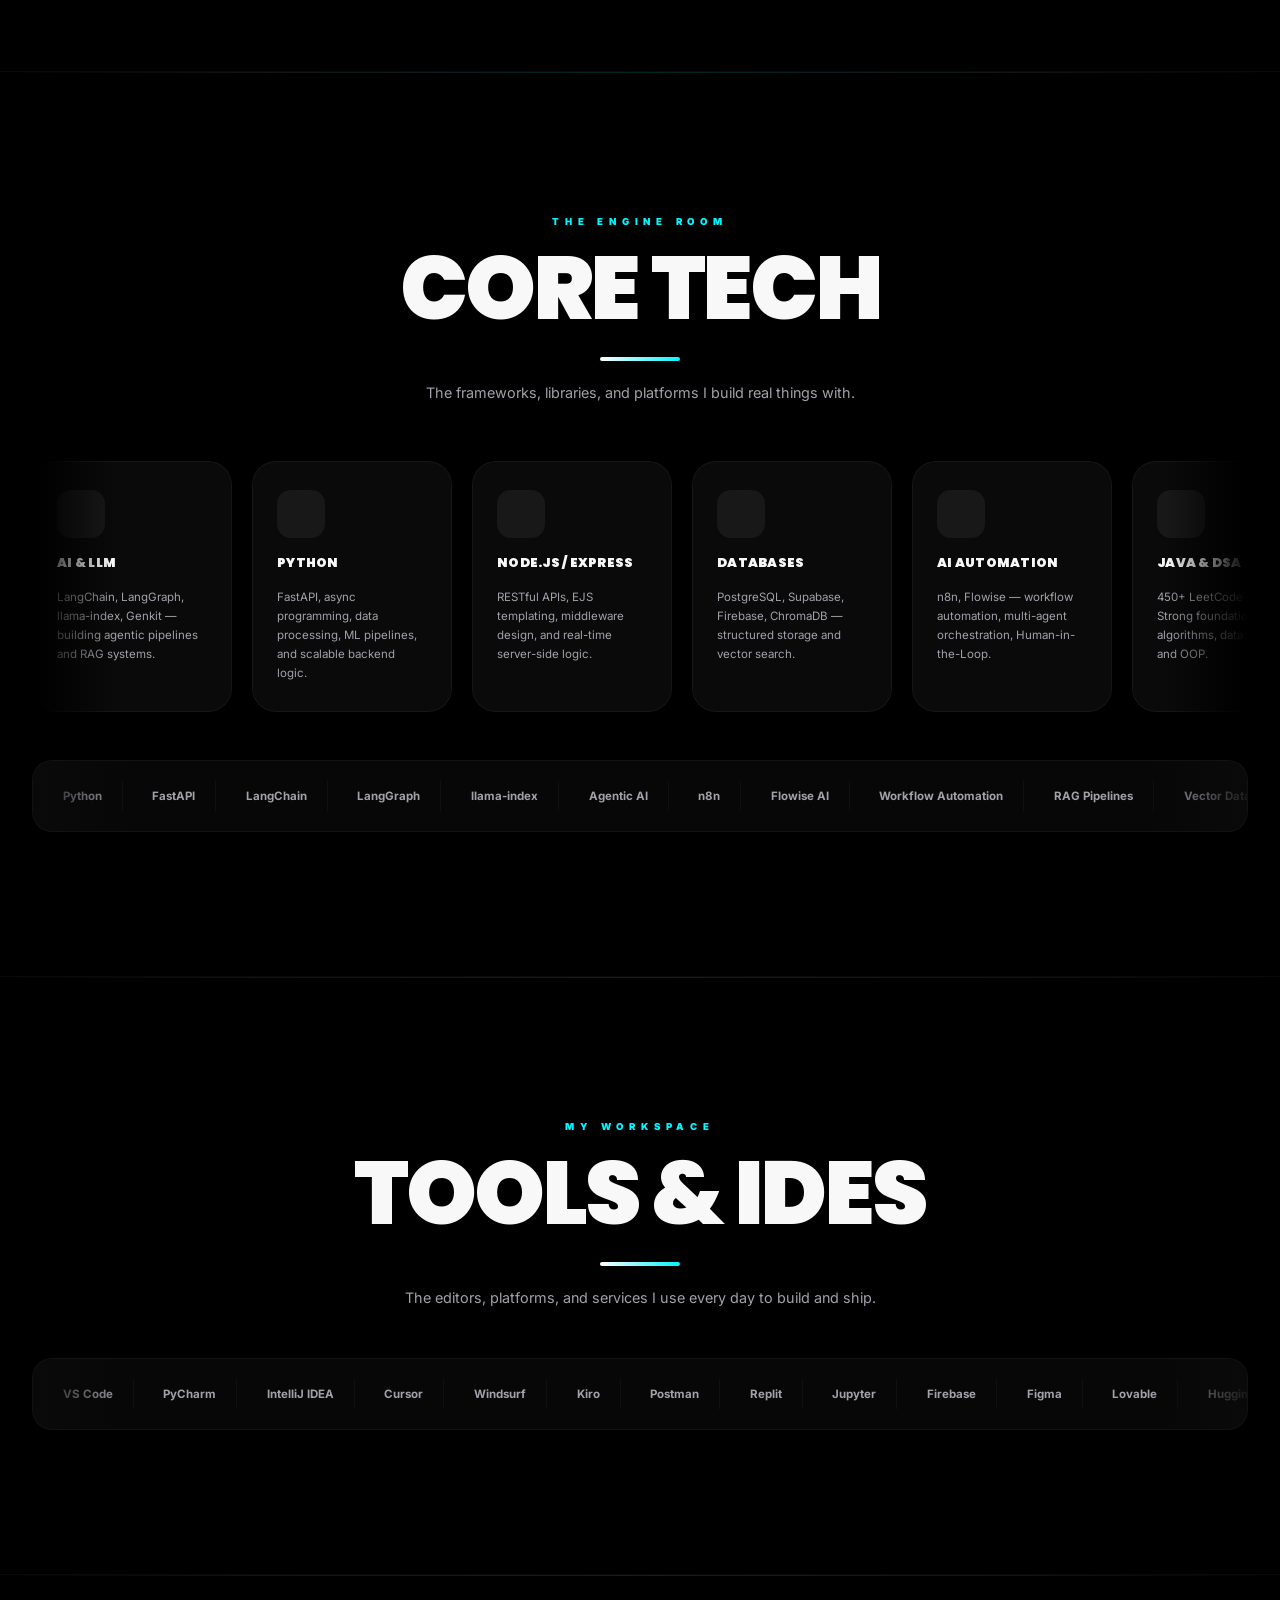
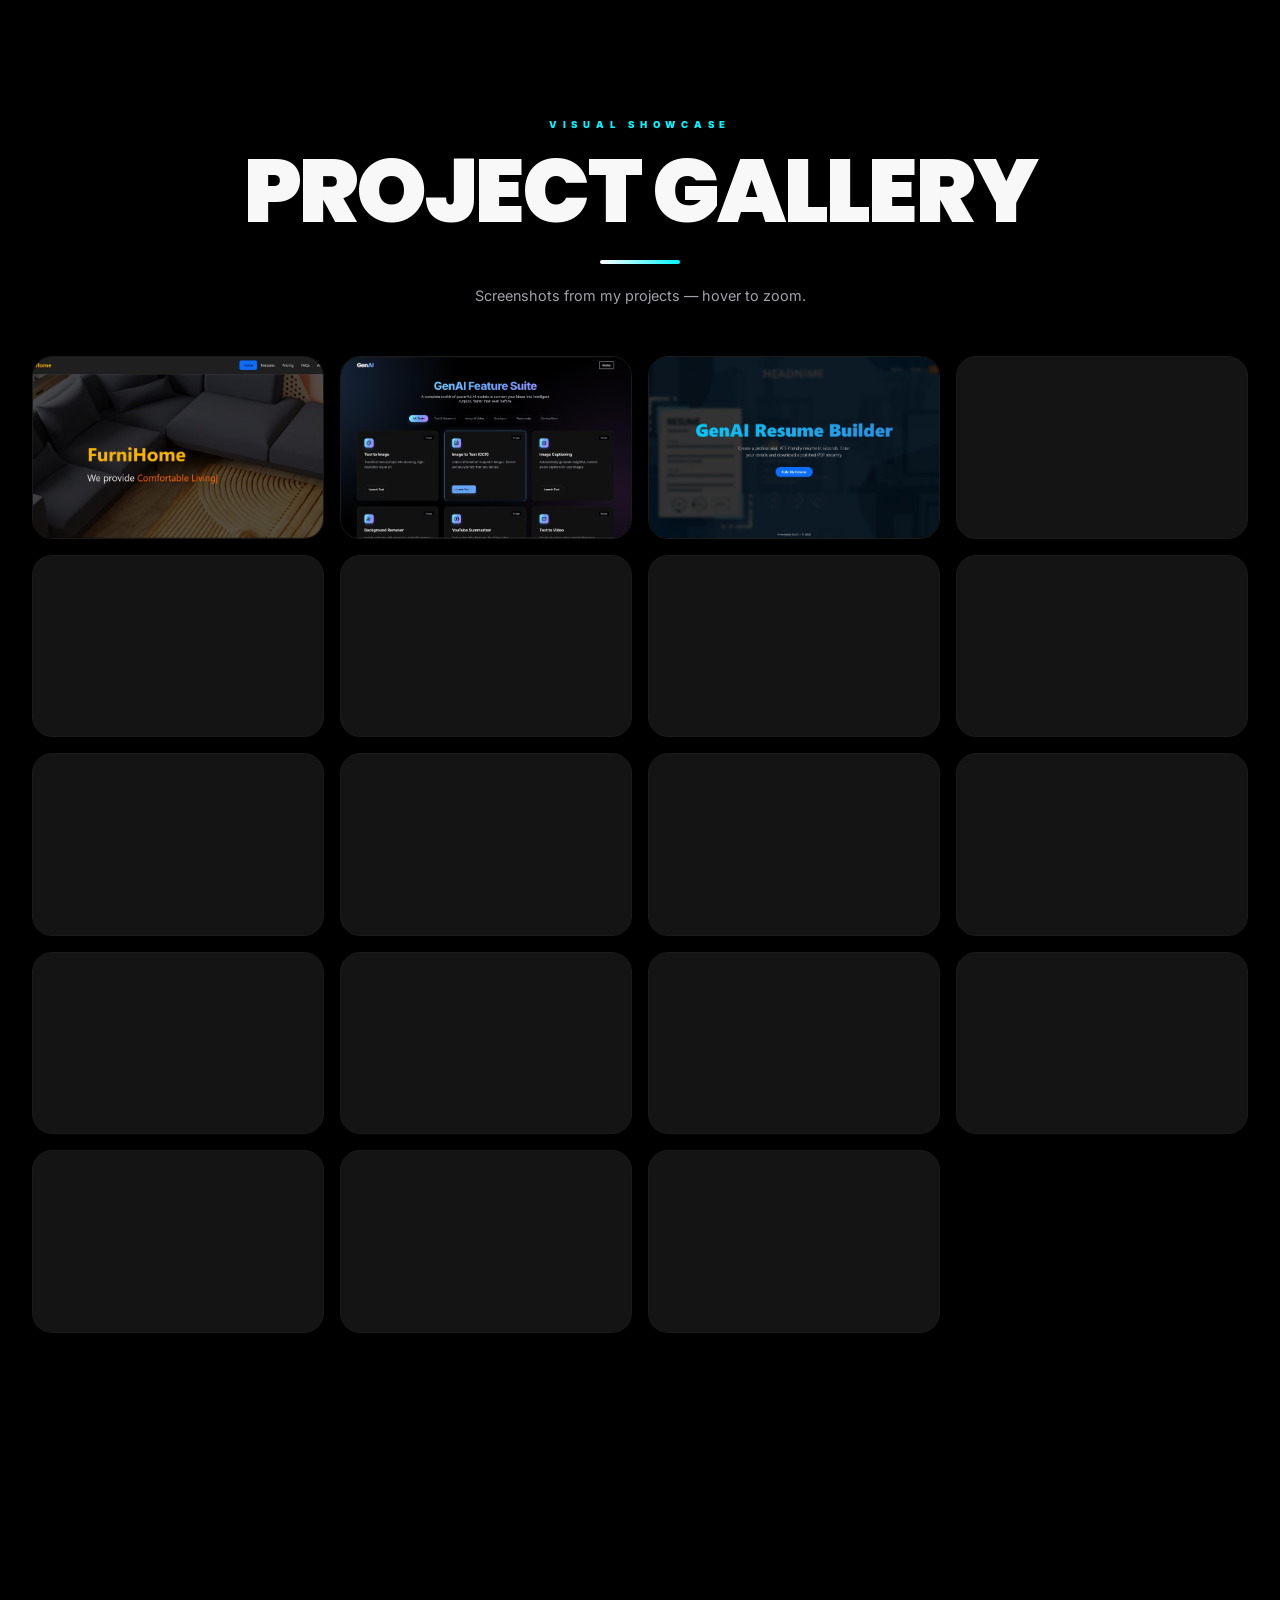
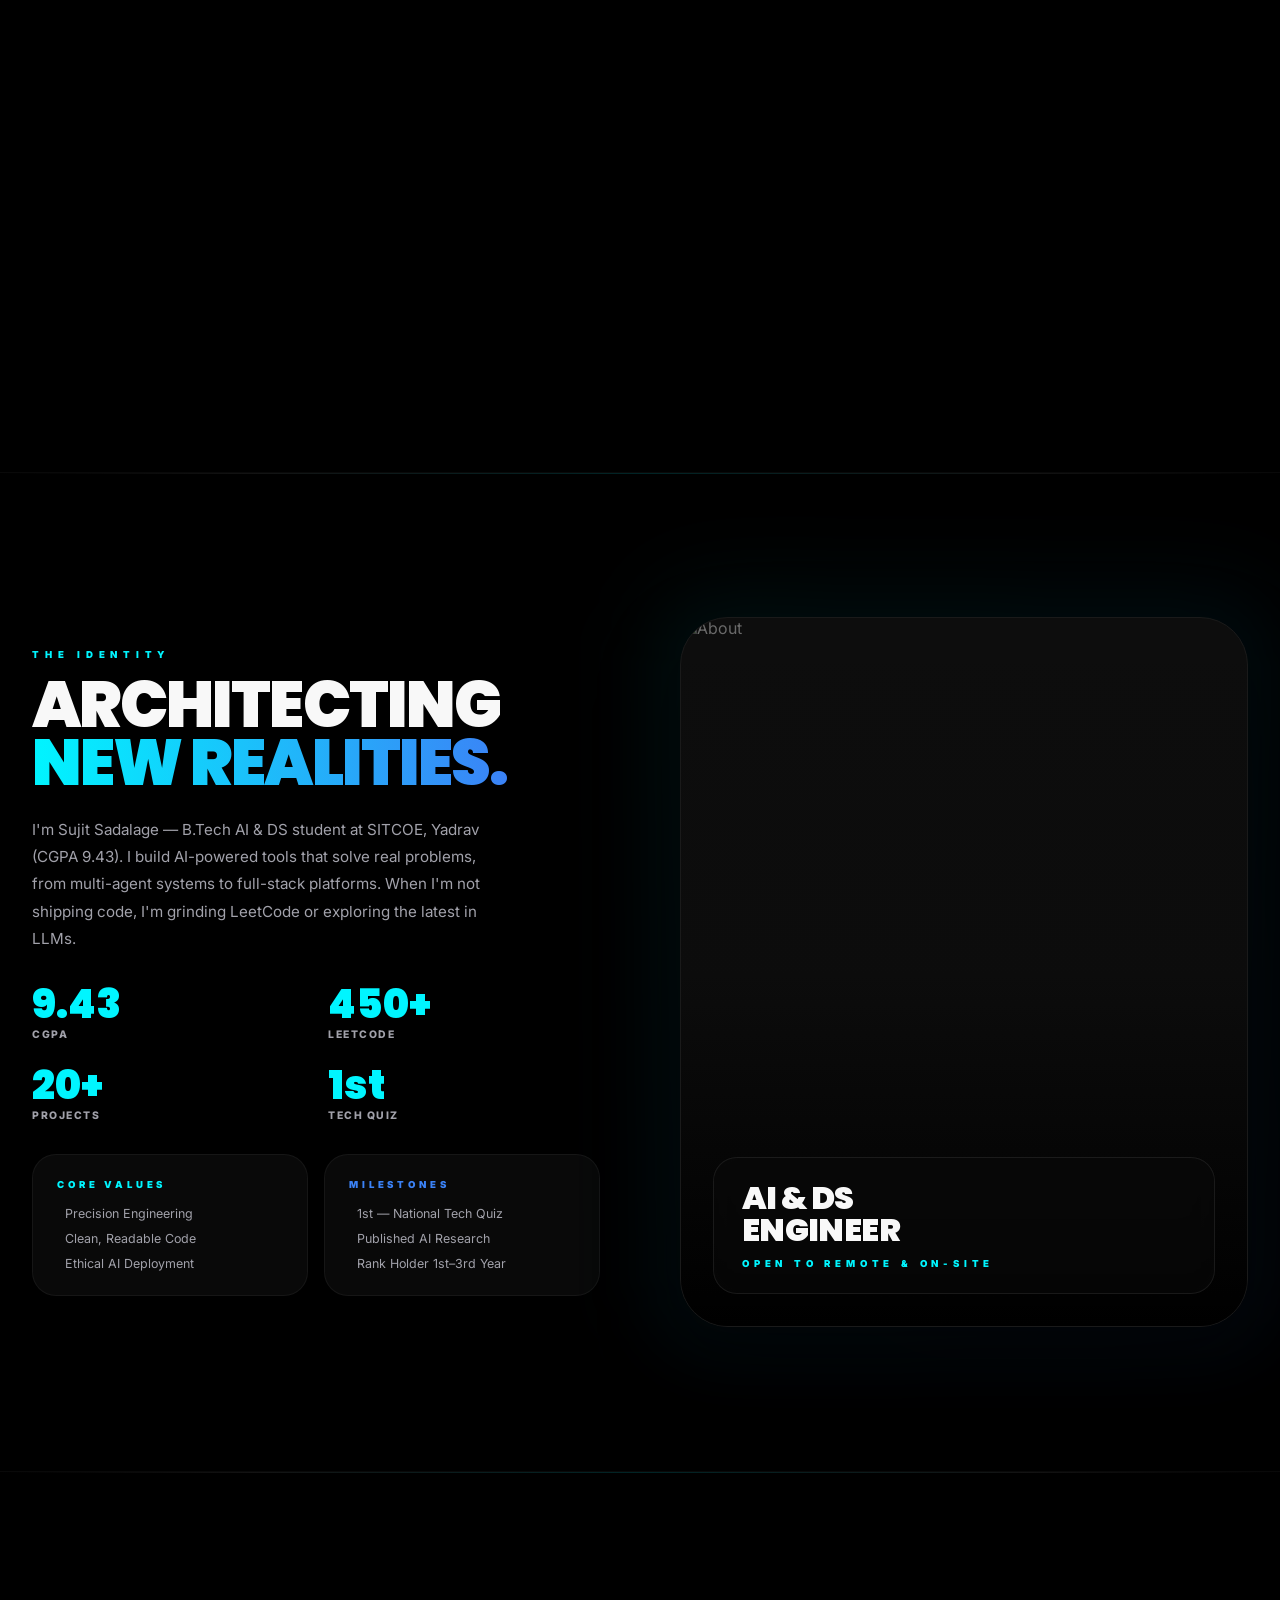
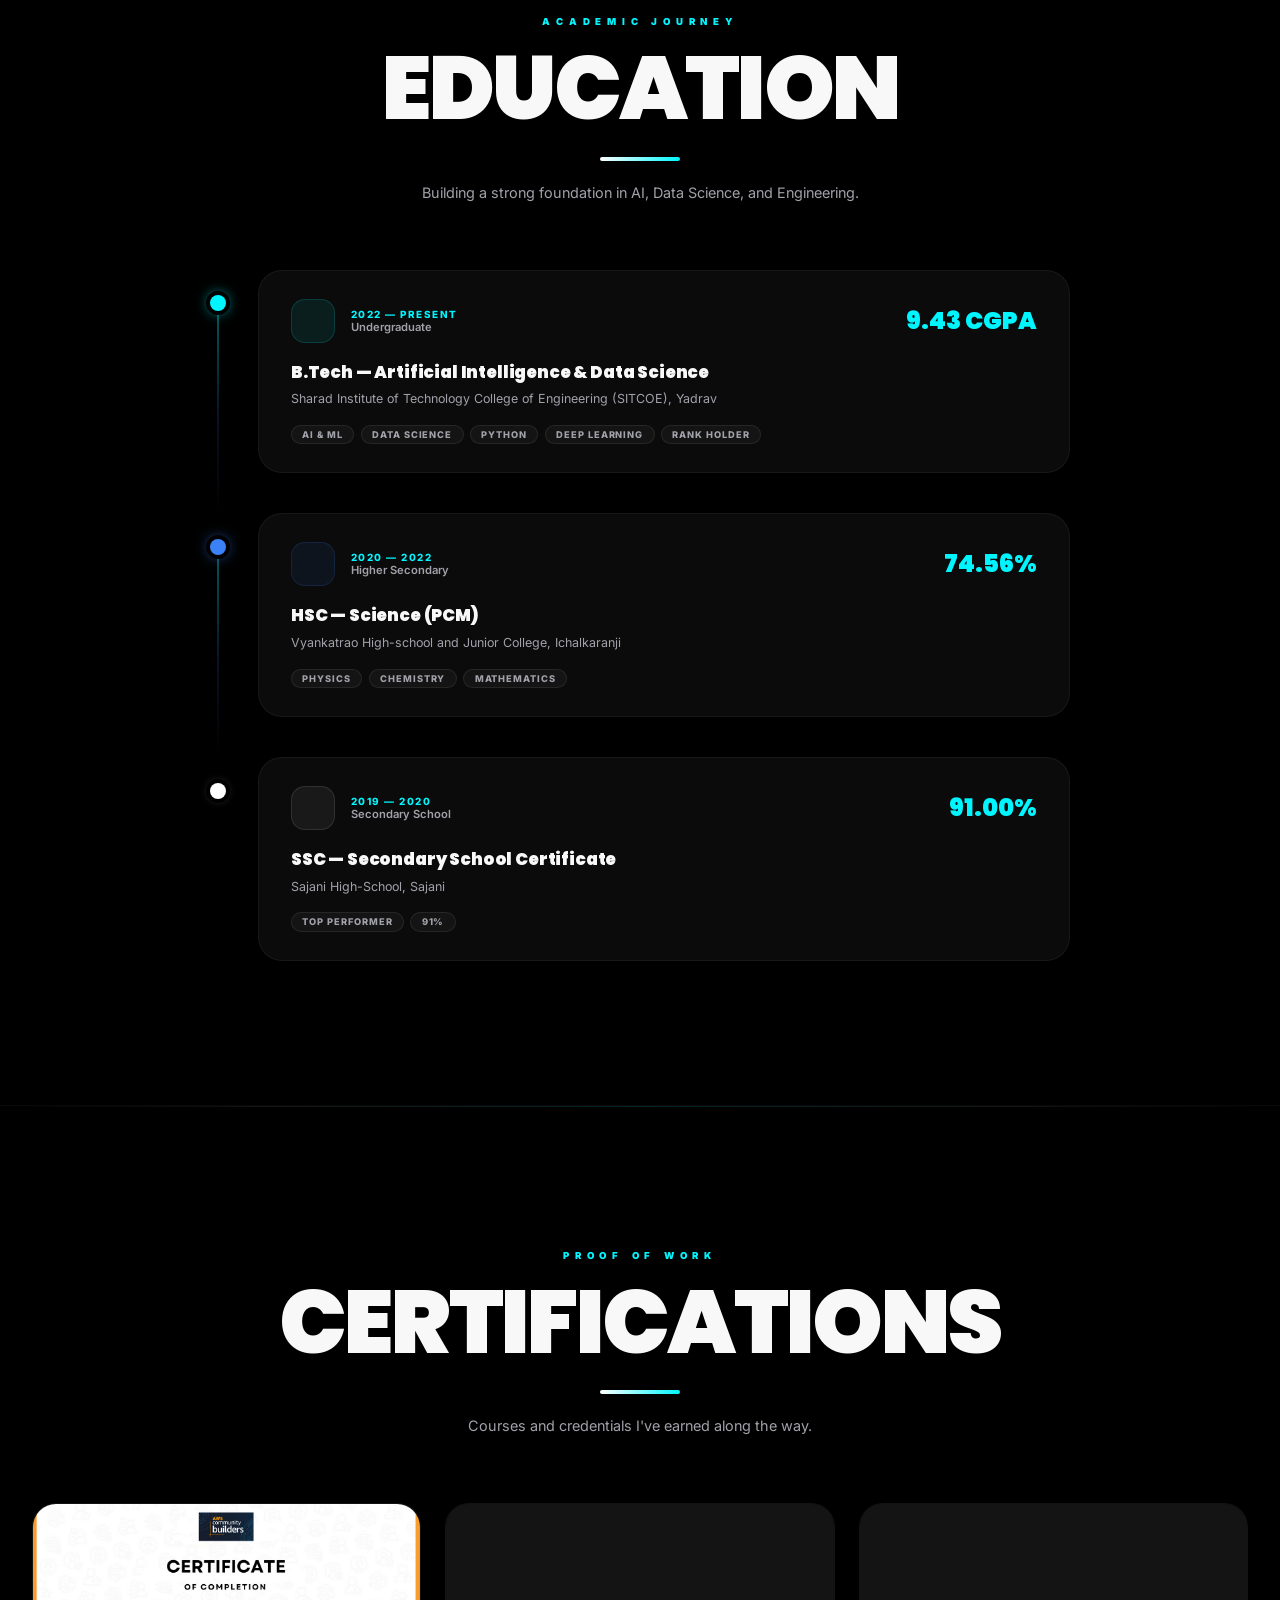
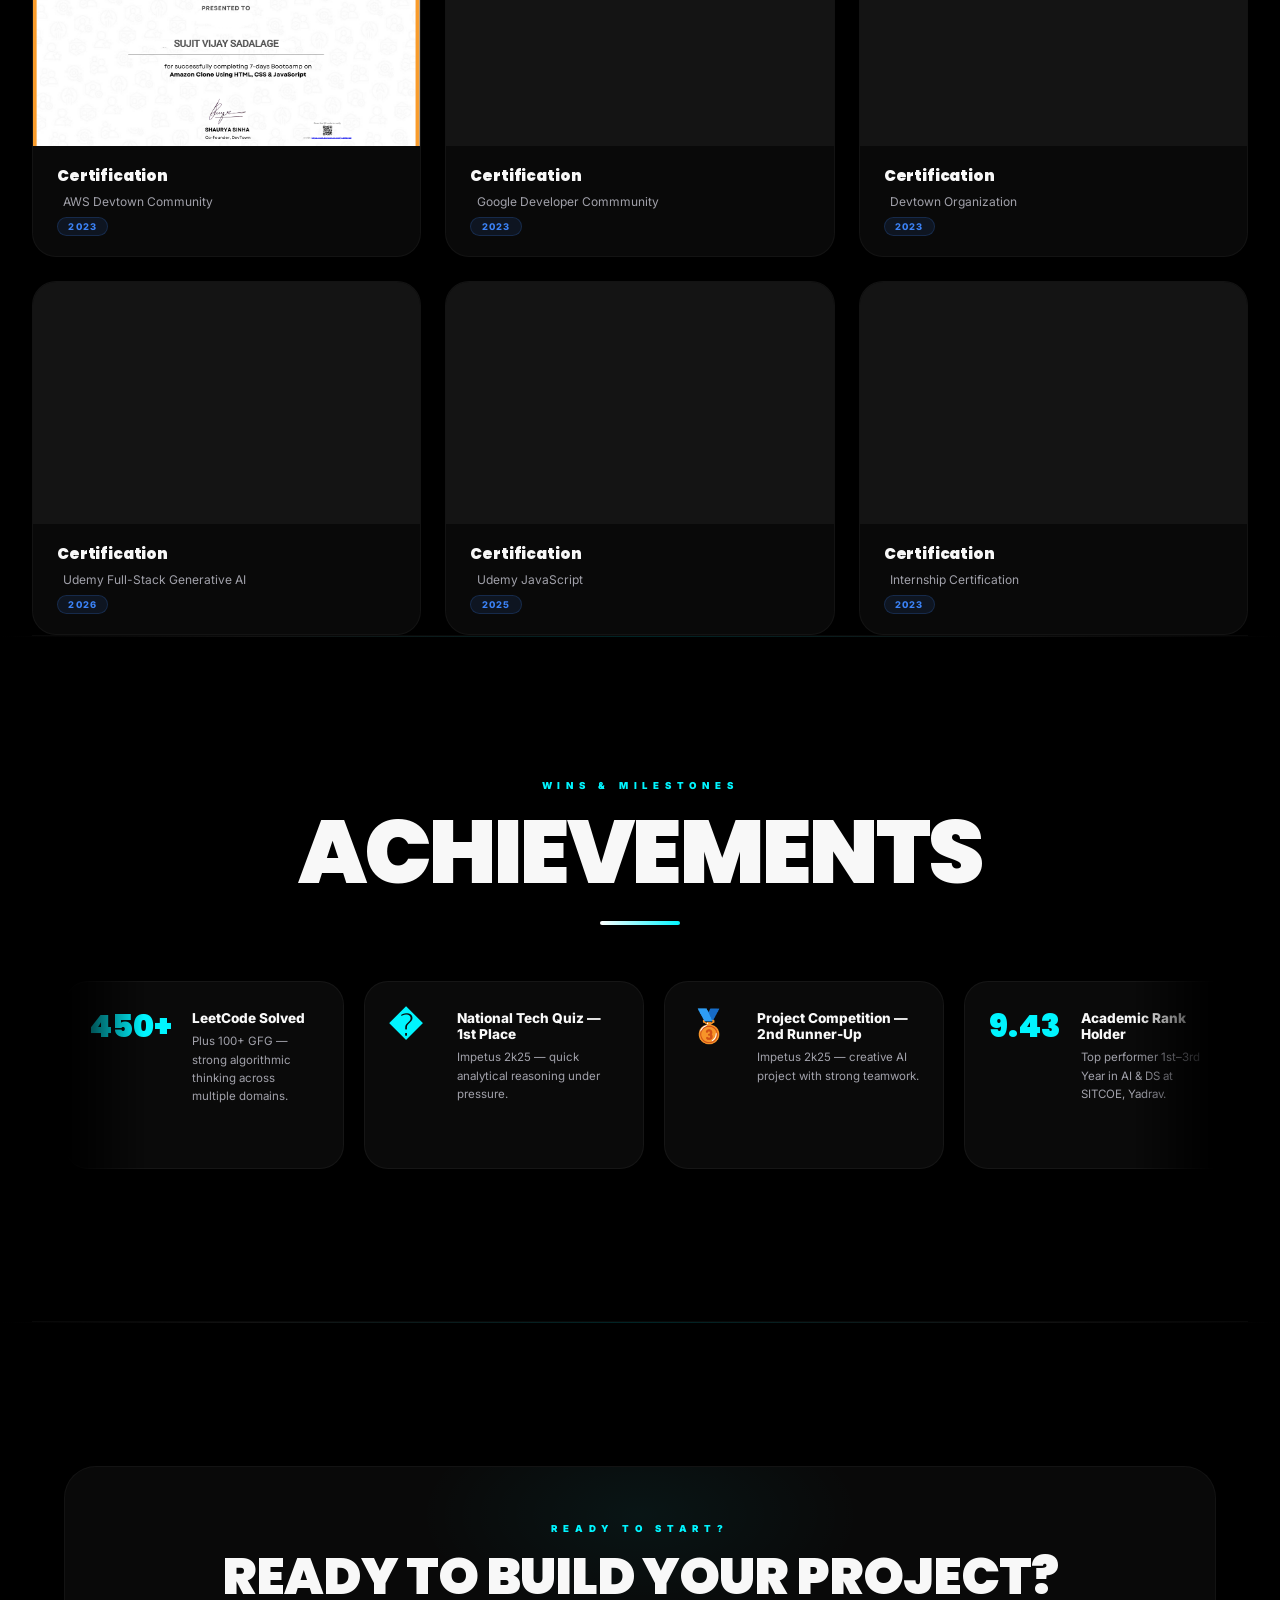
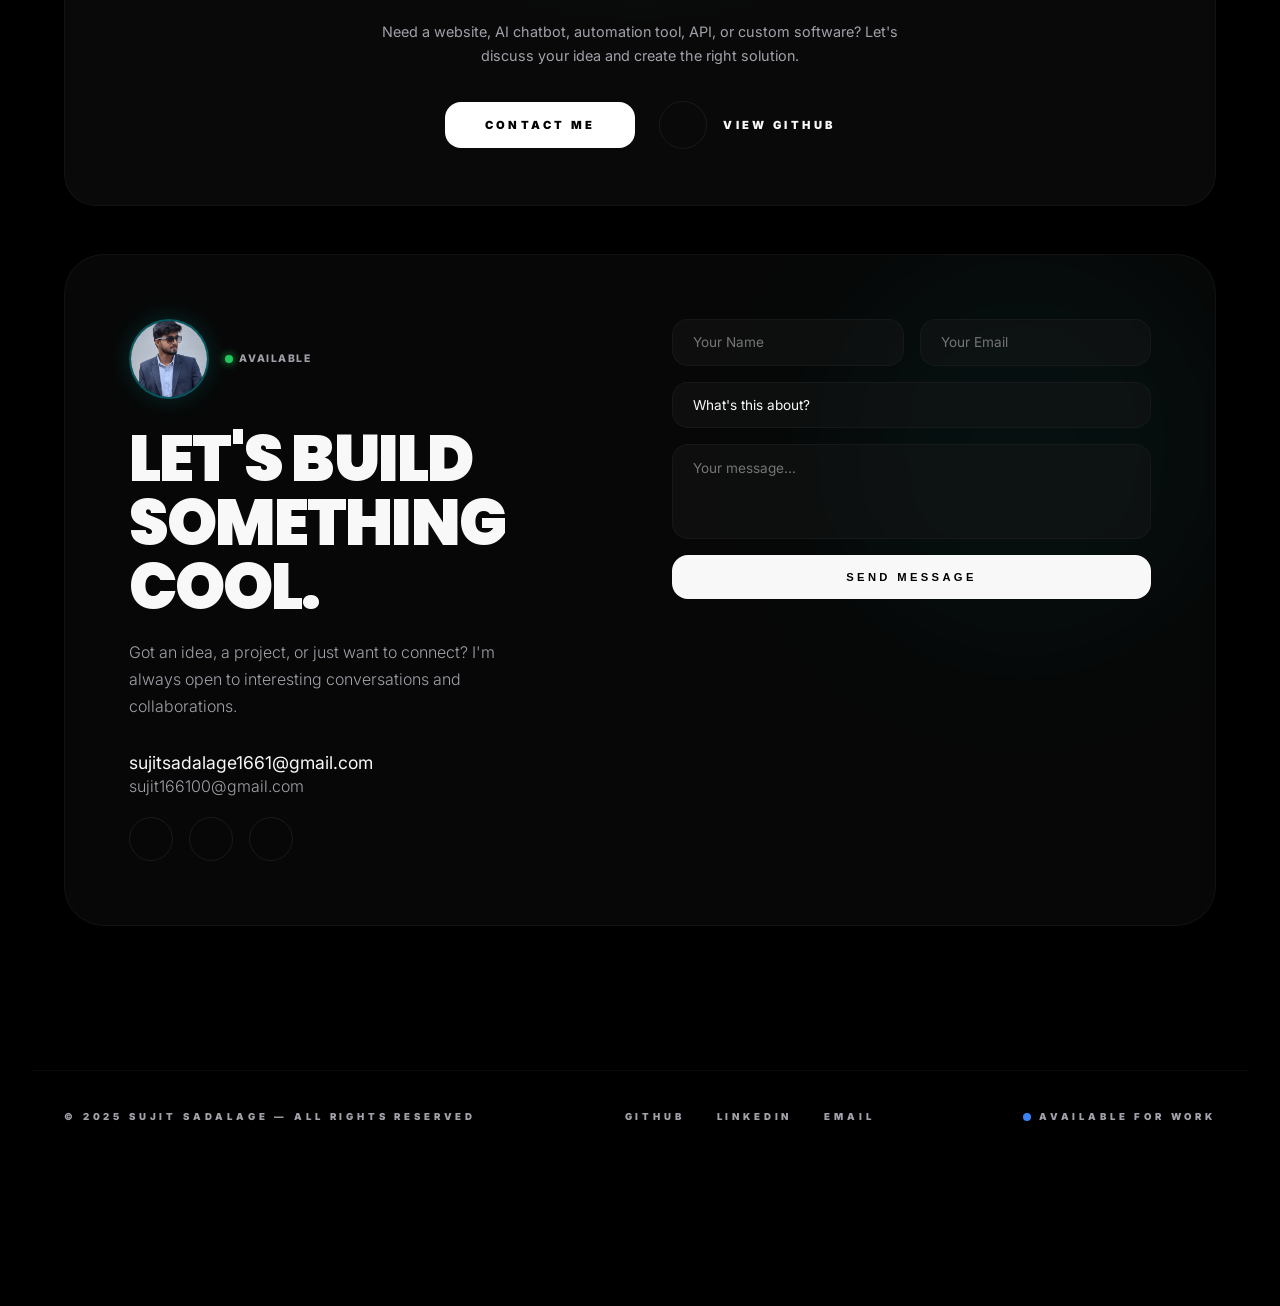
==== commit fab9b71a: "added freelance section to portfolio" ====
--- a/index.html
+++ b/index.html
@@ -61,6 +61,22 @@
   <div class="hero-badge">
     <span class="dot"></span>
     Open to Internships &amp; Collaborations
+  </div>
+
+  <!-- FREELANCE AVAILABILITY BADGE -->
+  <div class="freelance-avail-badge reveal">
+    <div class="fab-left">
+      <span class="fab-dot"></span>
+      <span class="fab-status">Available for Freelance Projects</span>
+    </div>
+    <div class="fab-divider"></div>
+    <span class="fab-meta">Remote &amp; International Clients</span>
+    <div class="fab-divider"></div>
+    <div class="fab-chips">
+      <span class="fab-chip">Python</span>
+      <span class="fab-chip">AI</span>
+      <span class="fab-chip">Full Stack</span>
+    </div>
   </div>
   <h1 class="hero-title reveal">
     I BUILD <span class="gradient-text">INTELLIGENT</span><br/>THINGS THAT MATTER
@@ -123,6 +139,120 @@
   </div>
 </div>
 
+<!-- FREELANCE PANEL — full-width, visually isolated -->
+<div class="fl-panel-wrap">
+
+  <!-- top edge line -->
+  <div class="fl-panel-edge fl-panel-edge-top"></div>
+
+  <div class="fl-panel-inner">
+
+    <!-- LEFT: sticky label column -->
+    <div class="fl-panel-left">
+      <div class="fl-panel-left-sticky">
+        <p class="fl-panel-eyebrow">Freelance</p>
+        <h2 class="fl-panel-heading">Work<br/>With<br/>Me</h2>
+        <div class="fl-panel-divider"></div>
+        <p class="fl-panel-sub">AI systems, backends &amp; web apps — built clean and shipped fast.</p>
+        <a href="#contact" class="fl-panel-cta">
+          <iconify-icon icon="lucide:send"></iconify-icon>
+          Start a Project
+        </a>
+      </div>
+    </div>
+
+    <!-- RIGHT: horizontally scrolling cards -->
+    <div class="fl-scroll-outer">
+      <div class="fl-scroll-track" id="fl-scroll-track">
+
+        <!-- Card 1: What I Build -->
+        <div class="fl-scroll-card fl-sc-1">
+          <div class="fl-sc-num">01</div>
+          <iconify-icon class="fl-sc-icon" icon="lucide:hammer"></iconify-icon>
+          <h3 class="fl-sc-title">What I<br/>Build</h3>
+          <ul class="fl-sc-list">
+            <li><iconify-icon icon="lucide:bot"></iconify-icon>AI Chatbots &amp; RAG Systems</li>
+            <li><iconify-icon icon="lucide:zap"></iconify-icon>Business Automation Tools</li>
+            <li><iconify-icon icon="lucide:layout-dashboard"></iconify-icon>Custom Web Applications</li>
+            <li><iconify-icon icon="lucide:bar-chart-2"></iconify-icon>Admin Dashboards</li>
+            <li><iconify-icon icon="lucide:plug"></iconify-icon>REST APIs &amp; Backends</li>
+            <li><iconify-icon icon="lucide:workflow"></iconify-icon>AI Agents &amp; Workflows</li>
+          </ul>
+        </div>
+
+        <!-- Card 2: Services -->
+        <div class="fl-scroll-card fl-sc-2">
+          <div class="fl-sc-num">02</div>
+          <iconify-icon class="fl-sc-icon" icon="lucide:briefcase"></iconify-icon>
+          <h3 class="fl-sc-title">Services<br/>Offered</h3>
+          <ul class="fl-sc-list">
+            <li><iconify-icon icon="lucide:check"></iconify-icon>AI Chatbot Development</li>
+            <li><iconify-icon icon="lucide:check"></iconify-icon>RAG Applications</li>
+            <li><iconify-icon icon="lucide:check"></iconify-icon>FastAPI Backend</li>
+            <li><iconify-icon icon="lucide:check"></iconify-icon>Django Web Apps</li>
+            <li><iconify-icon icon="lucide:check"></iconify-icon>Automation Scripts</li>
+            <li><iconify-icon icon="lucide:check"></iconify-icon>PostgreSQL Design</li>
+            <li><iconify-icon icon="lucide:check"></iconify-icon>AI Agent Development</li>
+            <li><iconify-icon icon="lucide:check"></iconify-icon>API Integration</li>
+          </ul>
+        </div>
+
+        <!-- Card 3: Why Me -->
+        <div class="fl-scroll-card fl-sc-3">
+          <div class="fl-sc-num">03</div>
+          <iconify-icon class="fl-sc-icon" icon="lucide:shield-check"></iconify-icon>
+          <h3 class="fl-sc-title">Why<br/>Clients<br/>Choose Me</h3>
+          <ul class="fl-sc-list">
+            <li><iconify-icon icon="lucide:code-2"></iconify-icon>Clean &amp; Maintainable Code</li>
+            <li><iconify-icon icon="lucide:message-circle"></iconify-icon>Fast Communication</li>
+            <li><iconify-icon icon="lucide:brain-circuit"></iconify-icon>AI &amp; Backend Expert</li>
+            <li><iconify-icon icon="lucide:layers"></iconify-icon>Scalable Architecture</li>
+            <li><iconify-icon icon="lucide:clock"></iconify-icon>On-Time Delivery</li>
+          </ul>
+        </div>
+
+        <!-- Card 4: Process -->
+        <div class="fl-scroll-card fl-sc-4">
+          <div class="fl-sc-num">04</div>
+          <iconify-icon class="fl-sc-icon" icon="lucide:git-branch"></iconify-icon>
+          <h3 class="fl-sc-title">How I<br/>Work</h3>
+          <ol class="fl-sc-steps">
+            <li>
+              <span class="fl-sc-step-dot"><iconify-icon icon="lucide:message-square"></iconify-icon></span>
+              <div><strong>Requirement Discussion</strong><span>Understand your goals &amp; scope</span></div>
+            </li>
+            <li>
+              <span class="fl-sc-step-dot"><iconify-icon icon="lucide:lightbulb"></iconify-icon></span>
+              <div><strong>Solution Planning</strong><span>Stack, timeline &amp; approach</span></div>
+            </li>
+            <li>
+              <span class="fl-sc-step-dot"><iconify-icon icon="lucide:code-2"></iconify-icon></span>
+              <div><strong>Development &amp; Updates</strong><span>Regular progress, clean commits</span></div>
+            </li>
+            <li>
+              <span class="fl-sc-step-dot"><iconify-icon icon="lucide:check-square"></iconify-icon></span>
+              <div><strong>Testing &amp; Deployment</strong><span>QA, deploy &amp; handover</span></div>
+            </li>
+            <li>
+              <span class="fl-sc-step-dot fl-sc-step-last"><iconify-icon icon="lucide:refresh-cw"></iconify-icon></span>
+              <div><strong>Support &amp; Improvements</strong><span>Post-launch iterations</span></div>
+            </li>
+          </ol>
+        </div>
+
+      </div>
+
+      <!-- scroll progress bar -->
+      <div class="fl-scroll-bar"><div class="fl-scroll-progress" id="fl-scroll-progress"></div></div>
+    </div>
+
+  </div>
+
+  <!-- bottom edge line -->
+  <div class="fl-panel-edge fl-panel-edge-bottom"></div>
+
+</div>
+
 <!-- SERVICES -->
 <section id="services" class="section">
   <div style="text-align:center" class="reveal">
@@ -209,6 +339,28 @@
 </section>
 
 
+<!-- TRUST METRICS -->
+<section class="section trust-metrics-section">
+  <div class="trust-metrics-grid">
+    <div class="trust-metric reveal">
+      <span class="trust-metric-num" data-target="100">0</span><span class="trust-metric-suffix">+</span>
+      <span class="trust-metric-label">DSA Problems Created</span>
+    </div>
+    <div class="trust-metric reveal">
+      <span class="trust-metric-num" data-target="10">0</span><span class="trust-metric-suffix">+</span>
+      <span class="trust-metric-label">AI &amp; Web Projects Built</span>
+    </div>
+    <div class="trust-metric reveal">
+      <span class="trust-metric-num" data-target="3">0</span><span class="trust-metric-suffix"></span>
+      <span class="trust-metric-label">Core Frameworks — FastAPI, Django &amp; LangChain</span>
+    </div>
+    <div class="trust-metric reveal">
+      <span class="trust-metric-icon"><iconify-icon icon="lucide:github"></iconify-icon></span>
+      <span class="trust-metric-label">Open Source Contributor</span>
+    </div>
+  </div>
+</section>
+
 <!-- PROJECTS -->
 <section id="projects" class="section">
   <div class="projects-header">
@@ -241,10 +393,13 @@
           <a href="https://github.com/sujit1661" target="_blank" class="project-link"><iconify-icon icon="lucide:github"></iconify-icon> GitHub</a>
           <a href="#" class="project-link"><iconify-icon icon="lucide:file-text"></iconify-icon> Research Paper</a>
         </div>
-      </div>
-    </div>
-
-    <!-- Multi-Agent -->
+        <div class="project-impact">
+          <div class="pi-item"><iconify-icon icon="lucide:target"></iconify-icon><span><strong>Problem:</strong> No unified multi-model AI platform</span></div>
+          <div class="pi-item"><iconify-icon icon="lucide:layers"></iconify-icon><span><strong>Stack:</strong> Node.js, Express, GenKit, OpenAI, Gemini</span></div>
+          <div class="pi-item"><iconify-icon icon="lucide:globe"></iconify-icon><span><strong>Use Case:</strong> Content creation, code gen, image synthesis</span></div>
+        </div>
+      </div>
+    </div>
     <div class="project-card reveal">
       <div class="project-thumb">
         <img src="https://cdn.prod.website-files.com/6633c32f4debce929b72200b/68628da1c723841c5f425862_Blog%20Articles_Multi-Agent%20AI%20Systems.webp" alt="Multi-Agent AI" loading="lazy" decoding="async" />
@@ -261,6 +416,11 @@
         </div>
         <div class="project-links">
           <a href="https://github.com/sujit1661" target="_blank" class="project-link"><iconify-icon icon="lucide:github"></iconify-icon> GitHub</a>
+        </div>
+        <div class="project-impact">
+          <div class="pi-item"><iconify-icon icon="lucide:target"></iconify-icon><span><strong>Problem:</strong> Manual dev workflows are slow &amp; siloed</span></div>
+          <div class="pi-item"><iconify-icon icon="lucide:layers"></iconify-icon><span><strong>Stack:</strong> Flowise, n8n, Groq, LLaMA 3.1</span></div>
+          <div class="pi-item"><iconify-icon icon="lucide:globe"></iconify-icon><span><strong>Use Case:</strong> Automated reporting &amp; multi-agent coordination</span></div>
         </div>
       </div>
     </div>
@@ -283,6 +443,11 @@
         <div class="project-links">
           <a href="https://github.com/sujit1661" target="_blank" class="project-link"><iconify-icon icon="lucide:github"></iconify-icon> GitHub</a>
         </div>
+        <div class="project-impact">
+          <div class="pi-item"><iconify-icon icon="lucide:target"></iconify-icon><span><strong>Problem:</strong> Searching large document collections is slow</span></div>
+          <div class="pi-item"><iconify-icon icon="lucide:layers"></iconify-icon><span><strong>Stack:</strong> Python, FastAPI, LangChain, ChromaDB, Supabase</span></div>
+          <div class="pi-item"><iconify-icon icon="lucide:globe"></iconify-icon><span><strong>Use Case:</strong> Enterprise document Q&amp;A with source tracing</span></div>
+        </div>
       </div>
     </div>
 
@@ -304,6 +469,11 @@
         <div class="project-links">
           <a href="https://github.com/sujit1661" target="_blank" class="project-link"><iconify-icon icon="lucide:github"></iconify-icon> GitHub</a>
         </div>
+        <div class="project-impact">
+          <div class="pi-item"><iconify-icon icon="lucide:target"></iconify-icon><span><strong>Problem:</strong> DSA learning lacks AI-guided personalization</span></div>
+          <div class="pi-item"><iconify-icon icon="lucide:layers"></iconify-icon><span><strong>Stack:</strong> EJS, Node.js, AI integration</span></div>
+          <div class="pi-item"><iconify-icon icon="lucide:globe"></iconify-icon><span><strong>Use Case:</strong> Competitive coding prep for students</span></div>
+        </div>
       </div>
     </div>
 
@@ -325,6 +495,11 @@
         <div class="project-links">
           <a href="https://github.com/sujit1661" target="_blank" class="project-link"><iconify-icon icon="lucide:github"></iconify-icon> GitHub</a>
         </div>
+        <div class="project-impact">
+          <div class="pi-item"><iconify-icon icon="lucide:target"></iconify-icon><span><strong>Problem:</strong> Non-technical users can't write SQL queries</span></div>
+          <div class="pi-item"><iconify-icon icon="lucide:layers"></iconify-icon><span><strong>Stack:</strong> FastAPI, LLM, SQL, Python</span></div>
+          <div class="pi-item"><iconify-icon icon="lucide:globe"></iconify-icon><span><strong>Use Case:</strong> Business analytics without SQL expertise</span></div>
+        </div>
       </div>
     </div>
 
@@ -345,6 +520,11 @@
         </div>
         <div class="project-links">
           <a href="https://github.com/sujit1661" target="_blank" class="project-link"><iconify-icon icon="lucide:github"></iconify-icon> GitHub</a>
+        </div>
+        <div class="project-impact">
+          <div class="pi-item"><iconify-icon icon="lucide:target"></iconify-icon><span><strong>Problem:</strong> Repetitive dev tasks eat up hours daily</span></div>
+          <div class="pi-item"><iconify-icon icon="lucide:layers"></iconify-icon><span><strong>Stack:</strong> Python, LangChain, Groq, CLI</span></div>
+          <div class="pi-item"><iconify-icon icon="lucide:globe"></iconify-icon><span><strong>Use Case:</strong> Autonomous file &amp; repo management via language</span></div>
         </div>
       </div>
     </div>
@@ -1194,6 +1374,22 @@
 
 <!-- CONTACT -->
 <section id="contact" class="section">
+  <!-- Strong CTA banner above the contact box -->
+  <div class="strong-cta reveal">
+    <div class="strong-cta-inner">
+      <p class="section-label">Ready to Start?</p>
+      <h2 class="strong-cta-title">Ready to Build Your Project?</h2>
+      <p class="strong-cta-sub">Need a website, AI chatbot, automation tool, API, or custom software? Let's discuss your idea and create the right solution.</p>
+      <div class="strong-cta-btns">
+        <a href="mailto:sujitsadalage1661@gmail.com" class="btn-primary"><span>Contact Me</span></a>
+        <a href="https://github.com/sujit1661" target="_blank" class="btn-ghost">
+          <div class="icon-circle"><iconify-icon icon="lucide:github"></iconify-icon></div>
+          View GitHub
+        </a>
+      </div>
+    </div>
+  </div>
+
   <div class="contact-box reveal">
     <div class="contact-glow"></div>
     <div class="contact-grid">
@@ -1225,8 +1421,13 @@
         </div>
         <select>
           <option value="">What's this about?</option>
+          <option>AI Chatbot Development</option>
+          <option>RAG / Document Intelligence</option>
+          <option>FastAPI / Django Backend</option>
+          <option>Full Stack Web Application</option>
+          <option>AI Agent / Automation</option>
+          <option>API Integration</option>
           <option>AI / LLM Project</option>
-          <option>Full Stack Development</option>
           <option>Internship Opportunity</option>
           <option>Collaboration</option>
           <option>Just Saying Hi</option>
--- a/styles.css
+++ b/styles.css
@@ -1182,3 +1182,365 @@
 /* keep hover effects working after load */
 .project-card:hover .project-thumb img.loaded { opacity: 1; transform: scale(1.08); }
 .gallery-item:hover img.loaded { transform: scale(1.02); }
+
+/* ===== FREELANCE AVAILABILITY BADGE ===== */
+.freelance-avail-badge {
+  display: inline-flex; flex-wrap: wrap; align-items: center; gap: 0.75rem;
+  padding: 0.55rem 1.25rem; border-radius: 999px;
+  background: rgba(0,245,255,0.05);
+  border: 1px solid rgba(0,245,255,0.2);
+  font-size: 0.6rem; font-weight: 900; text-transform: uppercase;
+  letter-spacing: 0.2em; color: var(--accent);
+  backdrop-filter: blur(8px);
+  margin-top: 0.75rem; margin-bottom: 0.5rem;
+  box-shadow: 0 0 24px rgba(0,245,255,0.06);
+}
+.fab-left { display: flex; align-items: center; gap: 0.5rem; }
+.fab-dot {
+  width: 7px; height: 7px; border-radius: 50%;
+  background: #22c55e;
+  box-shadow: 0 0 8px #22c55e;
+  animation: ping 1.5s ease-in-out infinite;
+  flex-shrink: 0;
+}
+.fab-status { color: var(--accent); }
+.fab-divider { width: 1px; height: 14px; background: rgba(0,245,255,0.2); flex-shrink: 0; }
+.fab-meta { color: rgba(255,255,255,0.55); }
+.fab-chips { display: flex; gap: 0.4rem; }
+.fab-chip {
+  padding: 0.15rem 0.55rem; border-radius: 999px;
+  background: rgba(0,245,255,0.08); color: var(--accent);
+  border: 1px solid rgba(0,245,255,0.15);
+  font-size: 0.55rem; font-weight: 900;
+}
+
+/* ===================================================
+   FREELANCE PANEL — full-width isolated panel
+   =================================================== */
+.fl-panel-wrap {
+  position: relative; z-index: 10;
+  background: #080808;
+  width: 100%;
+  margin: 5rem 0;
+}
+.fl-panel-edge {
+  width: 100%; height: 1px;
+  background: linear-gradient(to right,
+    transparent 0%,
+    rgba(0,245,255,0.12) 20%,
+    rgba(0,245,255,0.35) 50%,
+    rgba(0,245,255,0.12) 80%,
+    transparent 100%);
+}
+
+.fl-panel-inner {
+  display: flex;
+  max-width: 1280px; margin: 0 auto;
+  padding: 5rem 2rem;
+  gap: 0;
+  min-height: 520px;
+}
+
+/* ── LEFT sticky label ── */
+.fl-panel-left {
+  width: 260px; flex-shrink: 0;
+  padding-right: 3rem;
+  border-right: 1px solid rgba(0,245,255,0.08);
+  position: relative;
+}
+.fl-panel-left-sticky {
+  position: sticky; top: 120px;
+}
+.fl-panel-eyebrow {
+  font-size: 0.55rem; font-weight: 900; text-transform: uppercase;
+  letter-spacing: 0.55em; color: var(--accent); margin-bottom: 1rem;
+}
+.fl-panel-heading {
+  font-family: 'Poppins', sans-serif;
+  font-size: clamp(2.8rem, 4vw, 4.5rem);
+  font-weight: 900; text-transform: uppercase;
+  letter-spacing: -0.04em; line-height: 0.88;
+  color: var(--foreground);
+  margin-bottom: 1.5rem;
+}
+.fl-panel-divider {
+  width: 40px; height: 3px;
+  background: linear-gradient(to right, var(--accent), var(--tertiary));
+  border-radius: 2px; margin-bottom: 1.25rem;
+}
+.fl-panel-sub {
+  font-size: 0.78rem; color: var(--muted-fg);
+  line-height: 1.7; margin-bottom: 2rem; max-width: 180px;
+}
+.fl-panel-cta {
+  display: inline-flex; align-items: center; gap: 0.6rem;
+  padding: 0.65rem 1.4rem; border-radius: 999px;
+  background: rgba(0,245,255,0.07);
+  border: 1px solid rgba(0,245,255,0.25);
+  font-size: 0.6rem; font-weight: 900; text-transform: uppercase;
+  letter-spacing: 0.2em; color: var(--accent); text-decoration: none;
+  transition: background 0.3s, border-color 0.3s, box-shadow 0.3s;
+}
+.fl-panel-cta:hover {
+  background: rgba(0,245,255,0.13);
+  border-color: var(--accent);
+  box-shadow: 0 0 20px rgba(0,245,255,0.15);
+}
+.fl-panel-cta iconify-icon { font-size: 0.9rem; }
+
+/* ── RIGHT scroll area ── */
+.fl-scroll-outer {
+  flex: 1; min-width: 0;
+  padding-left: 3rem;
+  display: flex; flex-direction: column; gap: 1.25rem;
+}
+.fl-scroll-track {
+  display: flex; gap: 1.25rem;
+  overflow-x: auto; scroll-snap-type: x mandatory;
+  -webkit-overflow-scrolling: touch;
+  scrollbar-width: none;
+  padding-bottom: 0.5rem;
+  cursor: grab;
+}
+.fl-scroll-track:active { cursor: grabbing; }
+.fl-scroll-track::-webkit-scrollbar { display: none; }
+
+/* ── Individual scroll cards — solid, grounded ── */
+.fl-scroll-card {
+  flex-shrink: 0; width: 280px;
+  scroll-snap-align: start;
+  border-radius: 1.5rem;
+  padding: 2rem 1.75rem;
+  position: relative; overflow: hidden;
+  display: flex; flex-direction: column; gap: 1.25rem;
+  /* no hover float — cards stay grounded */
+  transition: border-color 0.3s;
+}
+
+/* card colour variants — solid backgrounds, visible borders */
+.fl-sc-1 {
+  background: #0e1a1a;
+  border: 1px solid rgba(0,245,255,0.18);
+}
+.fl-sc-1:hover { border-color: rgba(0,245,255,0.4); }
+
+.fl-sc-2 {
+  background: #0d1320;
+  border: 1px solid rgba(59,130,246,0.18);
+}
+.fl-sc-2:hover { border-color: rgba(59,130,246,0.4); }
+
+.fl-sc-3 {
+  background: #111111;
+  border: 1px solid rgba(255,255,255,0.1);
+}
+.fl-sc-3:hover { border-color: rgba(255,255,255,0.22); }
+
+.fl-sc-4 {
+  background: #0e1a1a;
+  border: 1px solid rgba(0,245,255,0.14);
+  width: 310px;
+}
+.fl-sc-4:hover { border-color: rgba(0,245,255,0.35); }
+
+/* card number watermark */
+.fl-sc-num {
+  position: absolute; top: 1.25rem; right: 1.5rem;
+  font-family: 'Poppins', sans-serif; font-size: 3.5rem;
+  font-weight: 900; line-height: 1; letter-spacing: -0.05em;
+  color: rgba(255,255,255,0.04);
+  pointer-events: none;
+}
+
+/* card icon */
+.fl-sc-icon {
+  font-size: 1.75rem;
+  display: block;
+}
+.fl-sc-1 .fl-sc-icon,
+.fl-sc-4 .fl-sc-icon { color: var(--accent); }
+.fl-sc-2 .fl-sc-icon { color: var(--tertiary); }
+.fl-sc-3 .fl-sc-icon { color: rgba(255,255,255,0.55); }
+
+/* card title */
+.fl-sc-title {
+  font-family: 'Poppins', sans-serif;
+  font-size: 1.1rem; font-weight: 900;
+  text-transform: uppercase; letter-spacing: -0.02em; line-height: 1.05;
+}
+
+/* card list */
+.fl-sc-list {
+  list-style: none; display: flex; flex-direction: column; gap: 0.55rem;
+}
+.fl-sc-list li {
+  display: flex; align-items: center; gap: 0.55rem;
+  font-size: 0.75rem; color: var(--muted-fg);
+  transition: color 0.2s;
+}
+.fl-sc-list li:hover { color: var(--foreground); }
+.fl-sc-1 .fl-sc-list li iconify-icon,
+.fl-sc-4 .fl-sc-list li iconify-icon { color: var(--accent); font-size: 0.8rem; flex-shrink: 0; }
+.fl-sc-2 .fl-sc-list li iconify-icon { color: var(--tertiary); font-size: 0.8rem; flex-shrink: 0; }
+.fl-sc-3 .fl-sc-list li iconify-icon { color: rgba(255,255,255,0.35); font-size: 0.8rem; flex-shrink: 0; }
+
+/* process steps */
+.fl-sc-steps {
+  list-style: none; display: flex; flex-direction: column; gap: 0;
+  padding: 0;
+}
+.fl-sc-steps li {
+  display: flex; align-items: flex-start; gap: 0.75rem;
+  padding-bottom: 1rem; position: relative;
+}
+.fl-sc-steps li:last-child { padding-bottom: 0; }
+.fl-sc-steps li::before {
+  content: ''; position: absolute;
+  left: 13px; top: 27px; bottom: 0; width: 1px;
+  background: linear-gradient(to bottom, rgba(0,245,255,0.2), transparent);
+}
+.fl-sc-steps li:last-child::before { display: none; }
+.fl-sc-step-dot {
+  width: 28px; height: 28px; border-radius: 50%; flex-shrink: 0;
+  background: rgba(0,245,255,0.08); border: 1px solid rgba(0,245,255,0.18);
+  display: flex; align-items: center; justify-content: center;
+  font-size: 0.75rem; color: var(--accent); z-index: 1;
+}
+.fl-sc-step-last { background: rgba(59,130,246,0.08); border-color: rgba(59,130,246,0.18); color: var(--tertiary); }
+.fl-sc-steps li div { display: flex; flex-direction: column; gap: 0.1rem; padding-top: 0.3rem; }
+.fl-sc-steps li strong { font-size: 0.73rem; font-weight: 800; color: var(--foreground); }
+.fl-sc-steps li span { font-size: 0.65rem; color: var(--muted-fg); line-height: 1.4; }
+
+/* scroll progress bar */
+.fl-scroll-bar {
+  width: 100%; height: 2px;
+  background: rgba(255,255,255,0.06);
+  border-radius: 2px; overflow: hidden;
+}
+.fl-scroll-progress {
+  height: 100%; width: 0%;
+  background: linear-gradient(to right, var(--accent), var(--tertiary));
+  border-radius: 2px;
+  transition: width 0.1s linear;
+}
+
+/* ===== TRUST METRICS SECTION ===== */
+.trust-metrics-section {
+  padding-top: 3rem !important;
+  padding-bottom: 3rem !important;
+}
+.trust-metrics-section::before { display: none; }
+.trust-metrics-grid {
+  display: grid;
+  grid-template-columns: repeat(auto-fit, minmax(200px, 1fr));
+  gap: 1.5rem;
+}
+.trust-metric {
+  padding: 2rem 1.5rem; border-radius: 1.5rem; text-align: center;
+  background: rgba(18,18,18,0.5);
+  border: 1px solid rgba(31,31,31,0.5);
+  backdrop-filter: blur(16px);
+  display: flex; flex-direction: column; align-items: center; gap: 0.5rem;
+  transition: border-color 0.35s, transform 0.35s cubic-bezier(0.22,1,0.36,1), box-shadow 0.35s;
+}
+.trust-metric:hover {
+  border-color: rgba(0,245,255,0.3);
+  transform: translateY(-4px);
+  box-shadow: 0 12px 40px rgba(0,245,255,0.06);
+}
+.trust-metric-num {
+  font-family: 'Poppins', sans-serif; font-size: 3rem;
+  font-weight: 900; color: var(--accent); line-height: 1;
+  display: inline-block;
+}
+.trust-metric-suffix {
+  font-family: 'Poppins', sans-serif; font-size: 2rem;
+  font-weight: 900; color: var(--accent); line-height: 1;
+  display: inline-block;
+}
+.trust-metric-icon {
+  font-size: 2.5rem; color: var(--accent); line-height: 1;
+  display: flex; align-items: center; justify-content: center;
+}
+.trust-metric-label {
+  font-size: 0.68rem; font-weight: 800; text-transform: uppercase;
+  letter-spacing: 0.1em; color: var(--muted-fg); line-height: 1.4; text-align: center;
+}
+
+/* ===== PROJECT IMPACT ===== */
+.project-impact {
+  margin-top: 0.75rem;
+  padding: 0.85rem 1rem;
+  border-radius: 0.875rem;
+  background: rgba(0,245,255,0.03);
+  border: 1px solid rgba(0,245,255,0.1);
+  display: flex; flex-direction: column; gap: 0.45rem;
+}
+.pi-item {
+  display: flex; align-items: flex-start; gap: 0.5rem;
+  font-size: 0.68rem; color: var(--muted-fg); line-height: 1.4;
+}
+.pi-item iconify-icon { font-size: 0.8rem; color: var(--accent); flex-shrink: 0; margin-top: 1px; }
+.pi-item strong { color: var(--foreground); }
+
+/* ===== STRONG CTA ===== */
+.strong-cta {
+  text-align: center;
+  padding: 3.5rem 2rem;
+  border-radius: 2rem;
+  background: rgba(18,18,18,0.5);
+  border: 1px solid rgba(31,31,31,0.5);
+  margin-bottom: 3rem;
+  position: relative; overflow: hidden;
+}
+.strong-cta::before {
+  content: '';
+  position: absolute; top: -4rem; left: 50%; transform: translateX(-50%);
+  width: 28rem; height: 14rem;
+  background: radial-gradient(ellipse, rgba(0,245,255,0.05) 0%, transparent 70%);
+  pointer-events: none;
+}
+.strong-cta-inner { position: relative; z-index: 1; }
+.strong-cta-title {
+  font-family: 'Poppins', sans-serif;
+  font-size: clamp(1.8rem, 4vw, 3.5rem);
+  font-weight: 900; text-transform: uppercase;
+  letter-spacing: -0.02em; line-height: 1.05;
+  margin: 0.5rem 0 1rem;
+}
+.strong-cta-sub {
+  font-size: 0.9rem; color: var(--muted-fg);
+  max-width: 560px; margin: 0 auto 2rem; line-height: 1.7;
+}
+.strong-cta-btns {
+  display: flex; flex-wrap: wrap; align-items: center; justify-content: center; gap: 1.5rem;
+}
+
+/* ===== RESPONSIVE — new components ===== */
+@media (max-width: 1024px) {
+  .fl-panel-left { width: 200px; padding-right: 2rem; }
+  .fl-scroll-outer { padding-left: 2rem; }
+}
+@media (max-width: 768px) {
+  .freelance-avail-badge { flex-direction: column; gap: 0.5rem; text-align: center; padding: 0.75rem 1rem; }
+  .fab-divider { display: none; }
+  .fl-panel-wrap { margin: 3rem 0; }
+  .fl-panel-inner { flex-direction: column; padding: 3rem 1.25rem; gap: 2.5rem; }
+  .fl-panel-left { width: 100%; border-right: none; padding-right: 0; border-bottom: 1px solid rgba(0,245,255,0.08); padding-bottom: 2rem; }
+  .fl-panel-left-sticky { position: static; }
+  .fl-panel-heading { font-size: 3rem; }
+  .fl-scroll-outer { padding-left: 0; }
+  .fl-scroll-card { width: 260px; }
+  .fl-sc-4 { width: 280px; }
+  .trust-metrics-grid { grid-template-columns: 1fr 1fr; }
+  .strong-cta { padding: 2.5rem 1.25rem; }
+  .strong-cta-btns { flex-direction: column; width: 100%; }
+}
+@media (max-width: 480px) {
+  .trust-metrics-grid { grid-template-columns: 1fr 1fr; gap: 1rem; }
+  .trust-metric-num { font-size: 2.25rem; }
+  .trust-metric-suffix { font-size: 1.5rem; }
+  .strong-cta-title { font-size: 1.6rem; }
+  .fl-scroll-card { width: 240px; padding: 1.5rem 1.25rem; }
+  .fl-sc-4 { width: 260px; }
+}
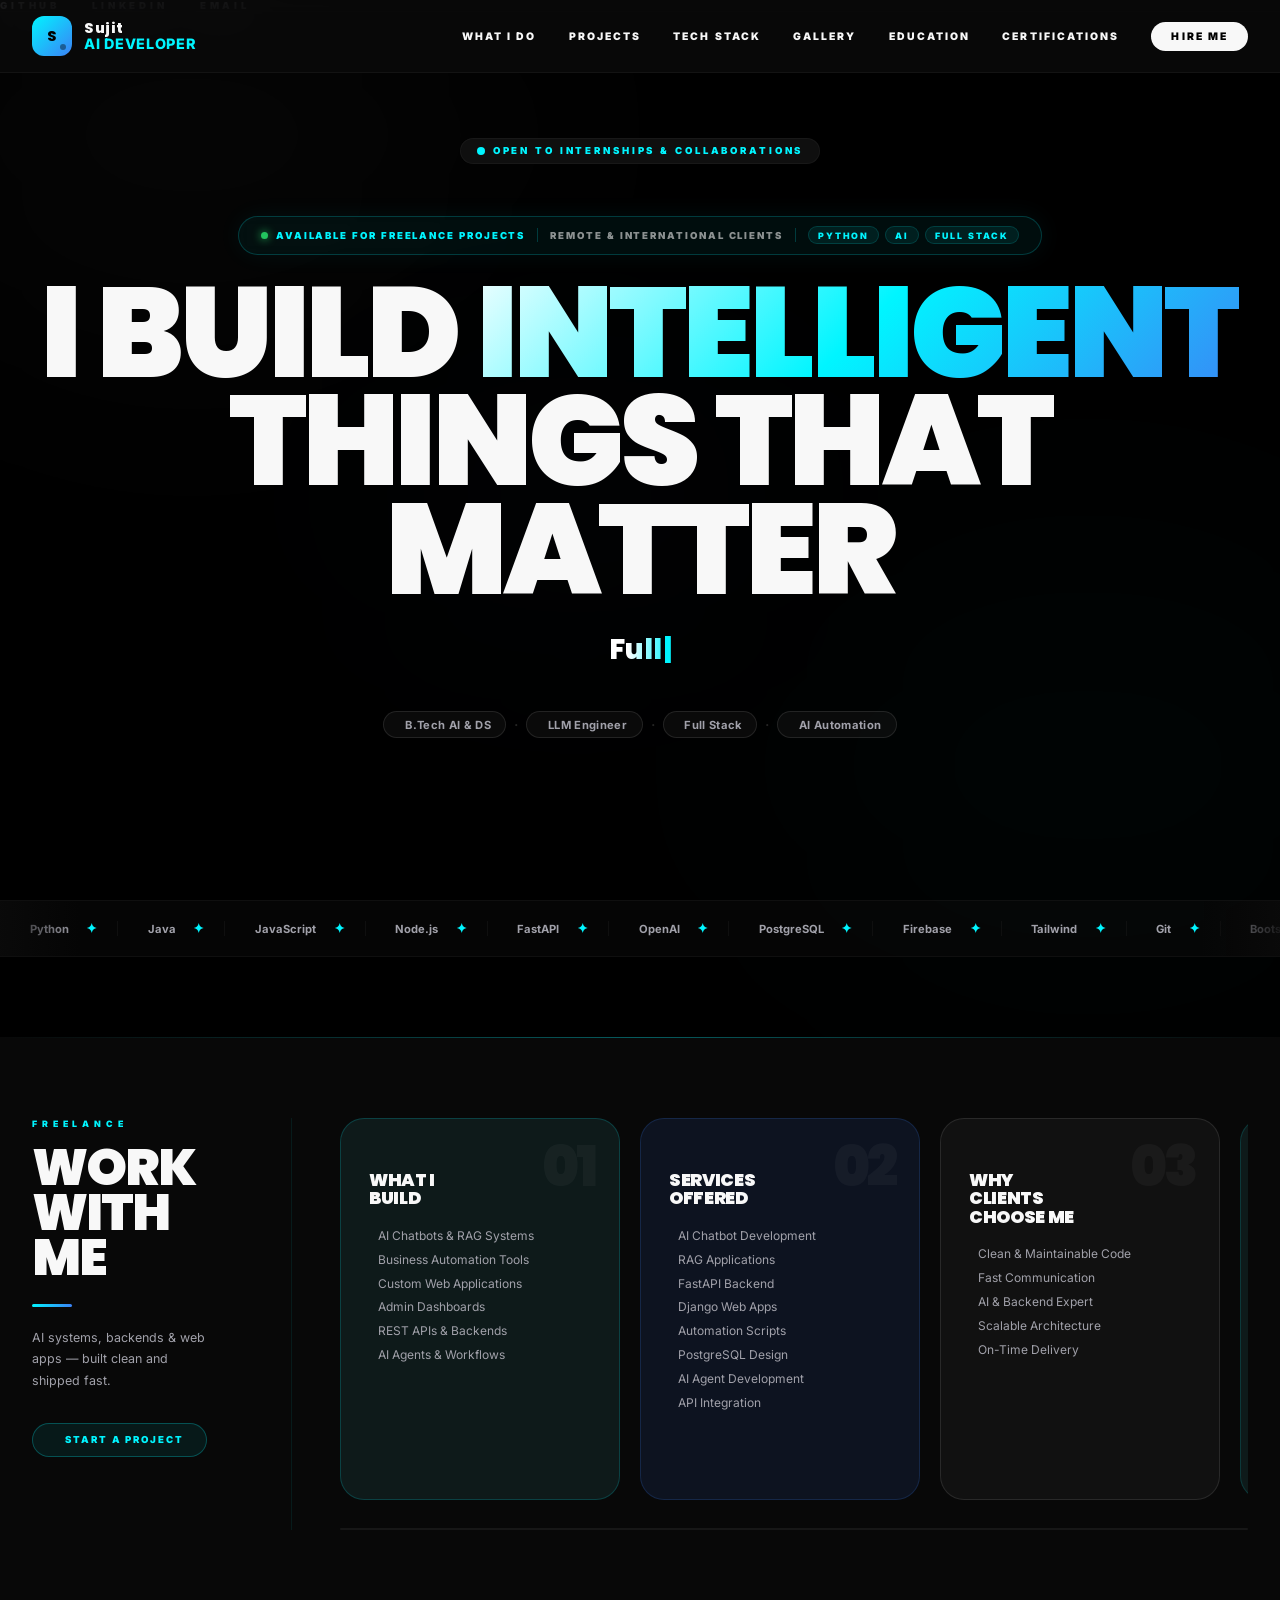
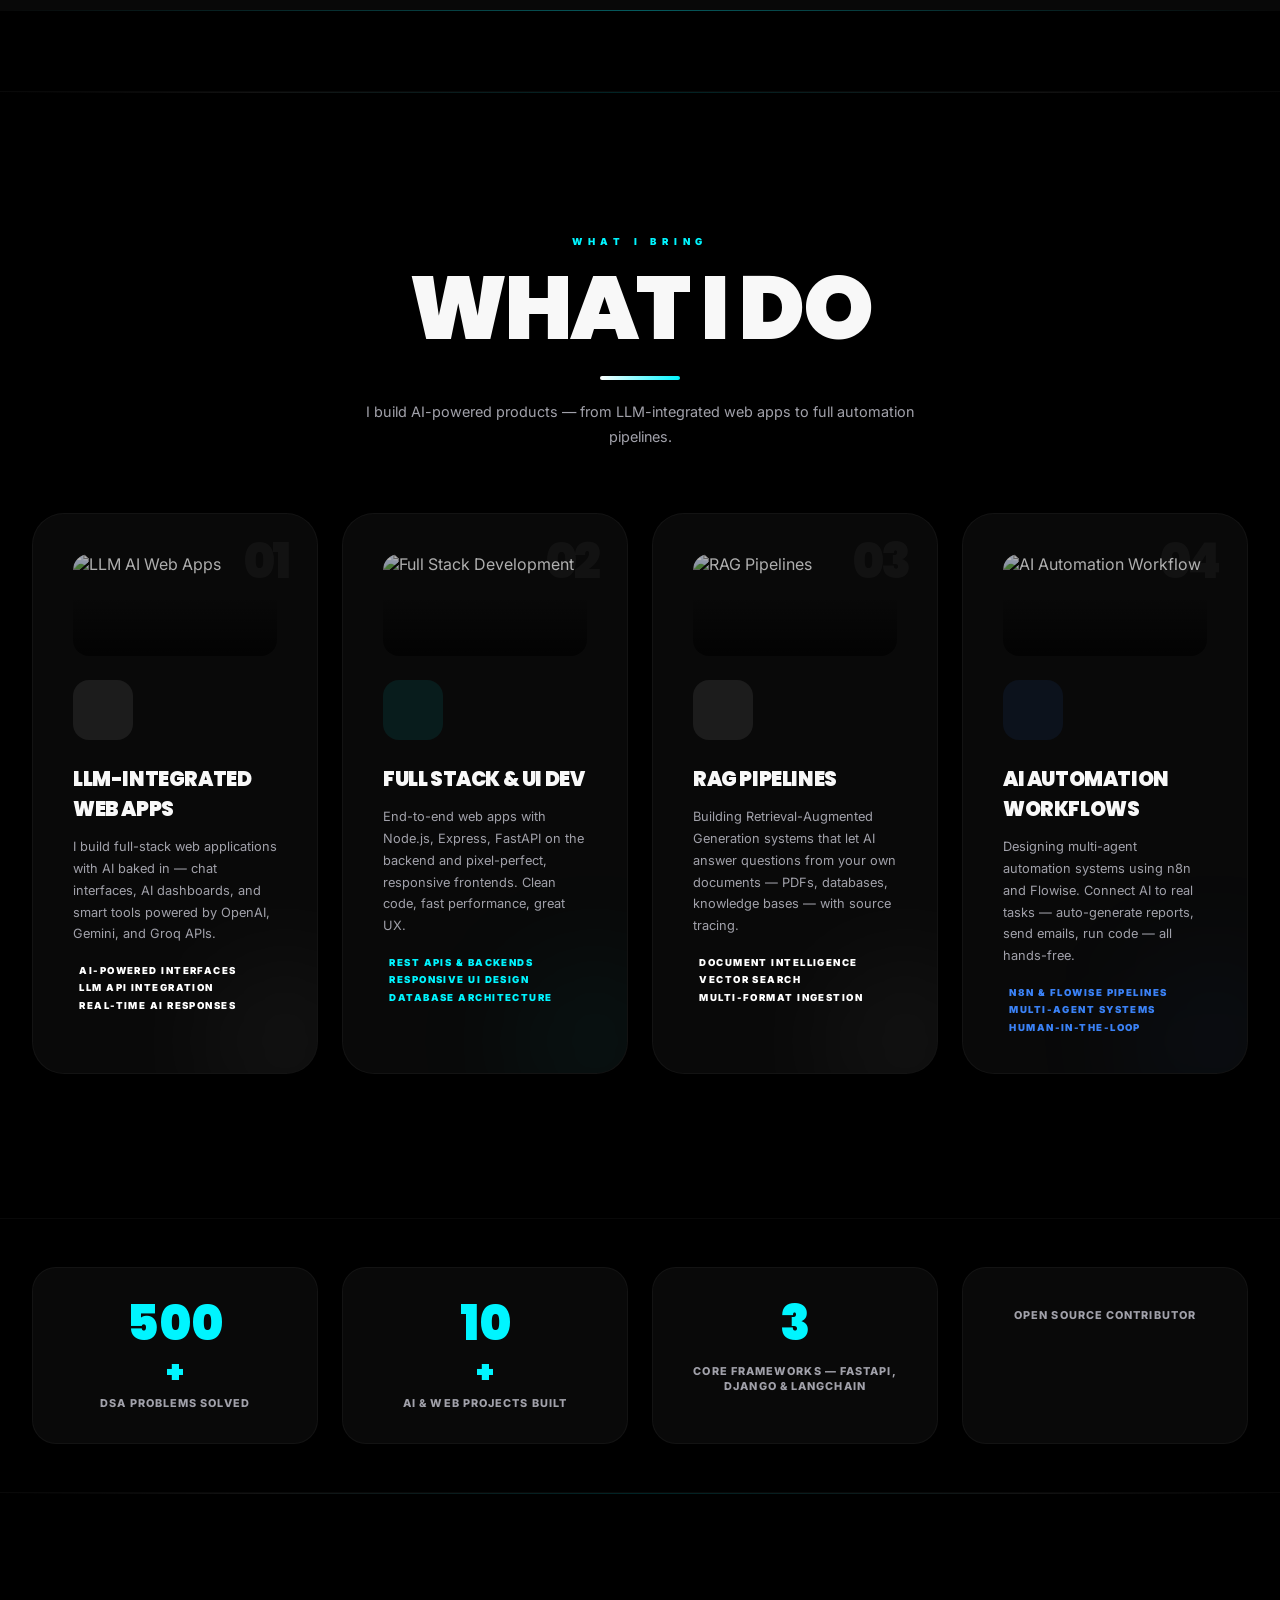
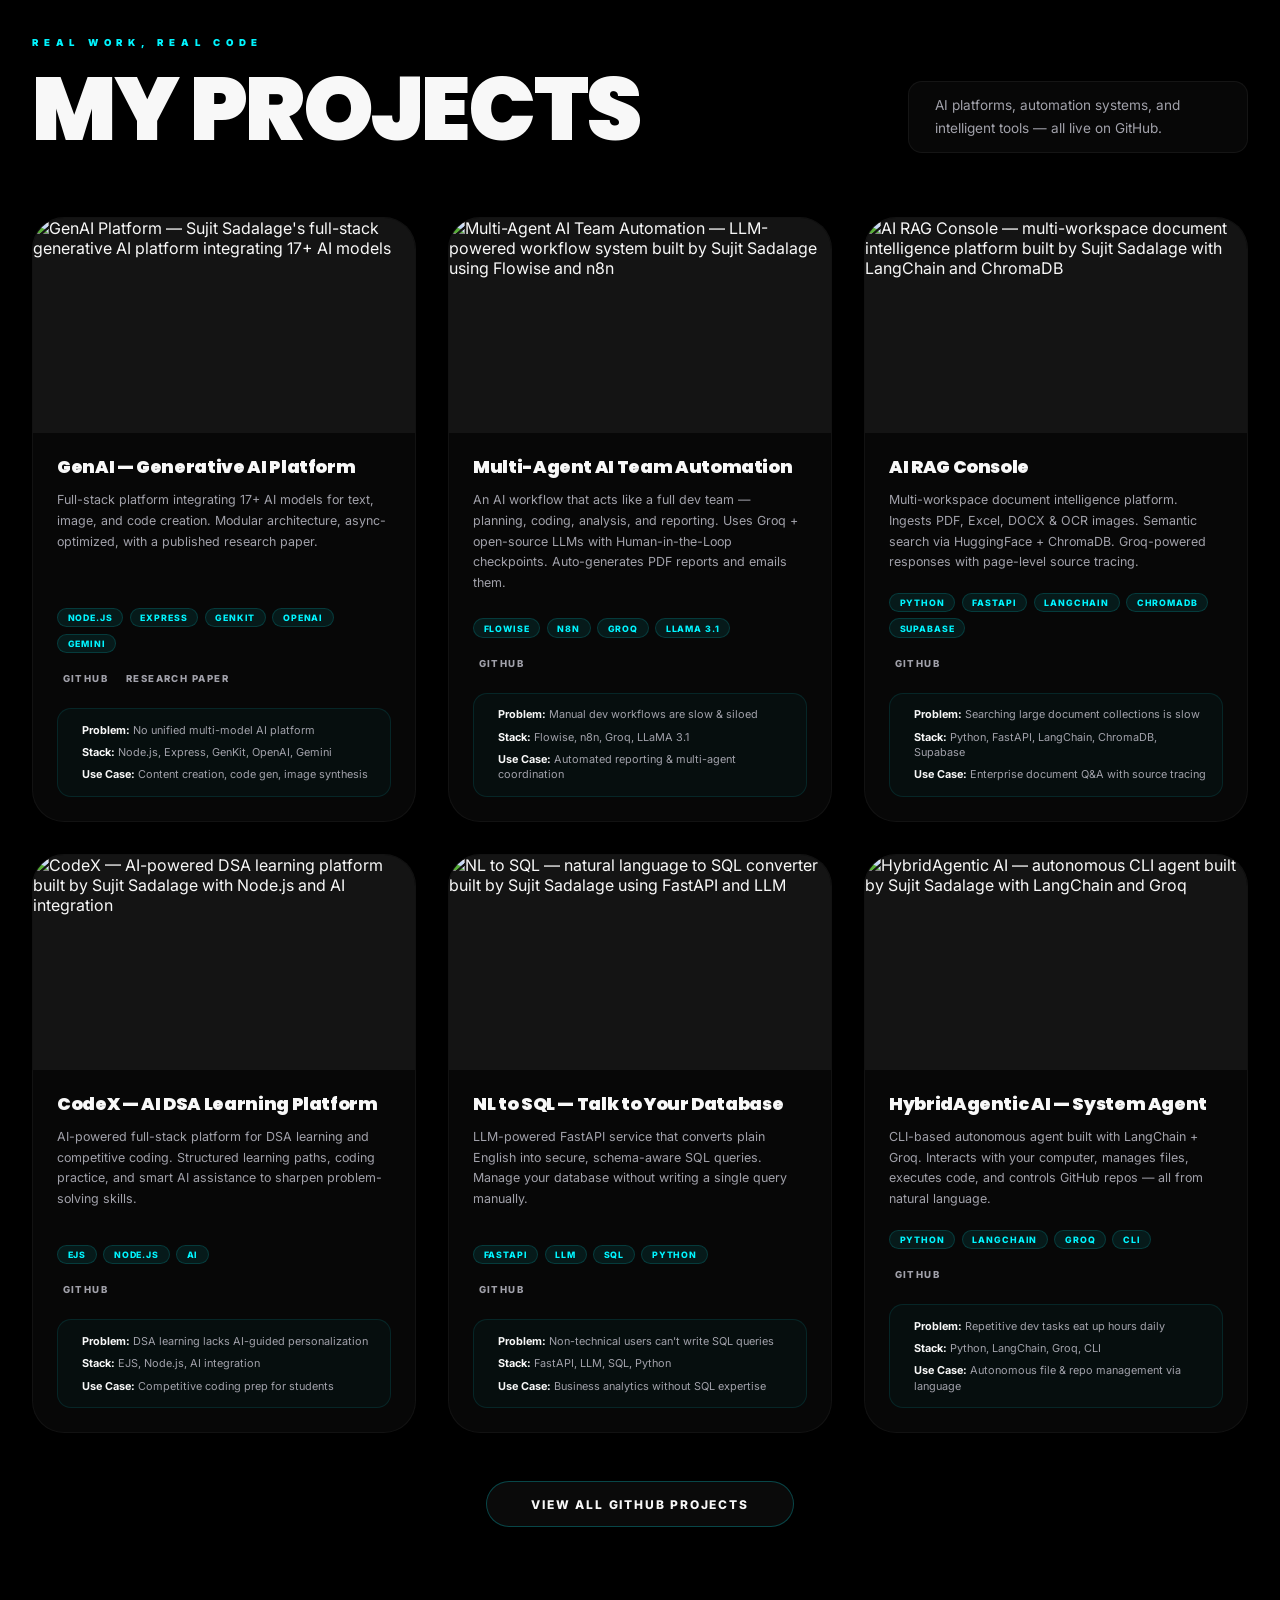
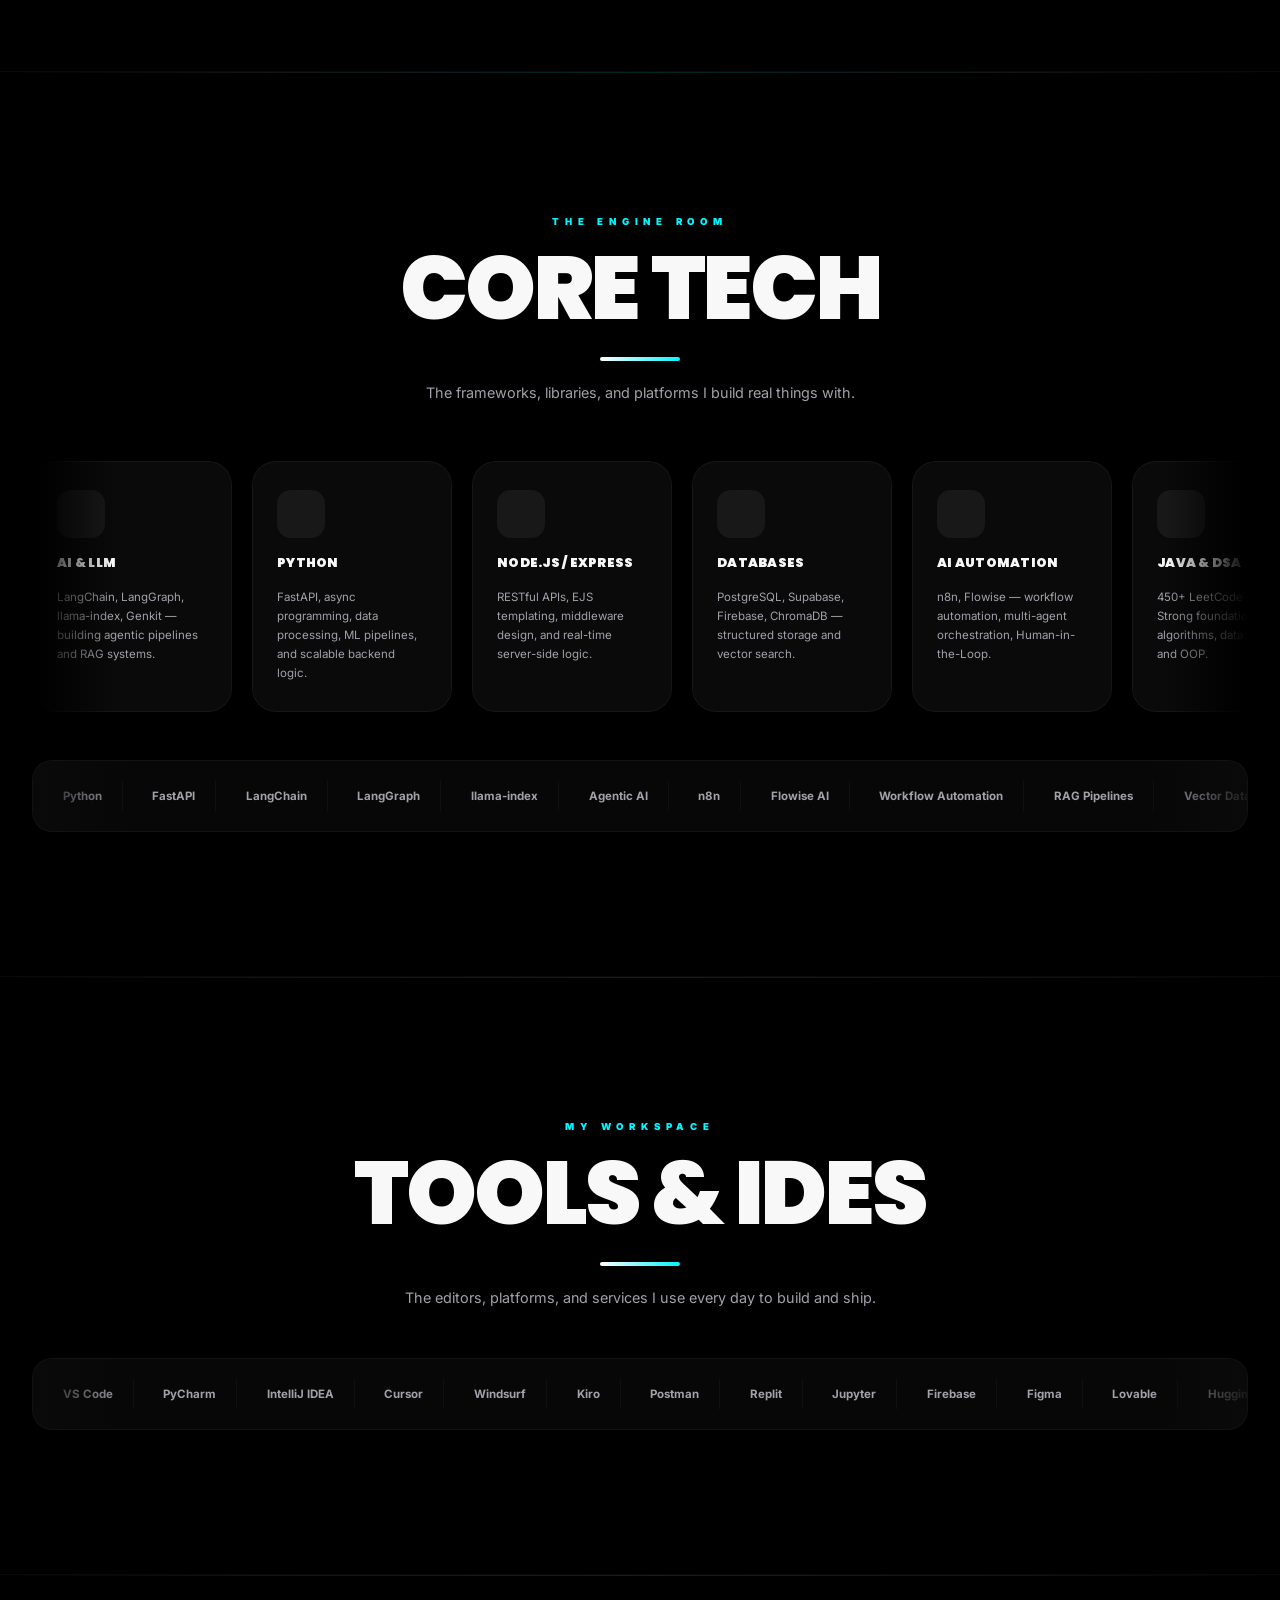
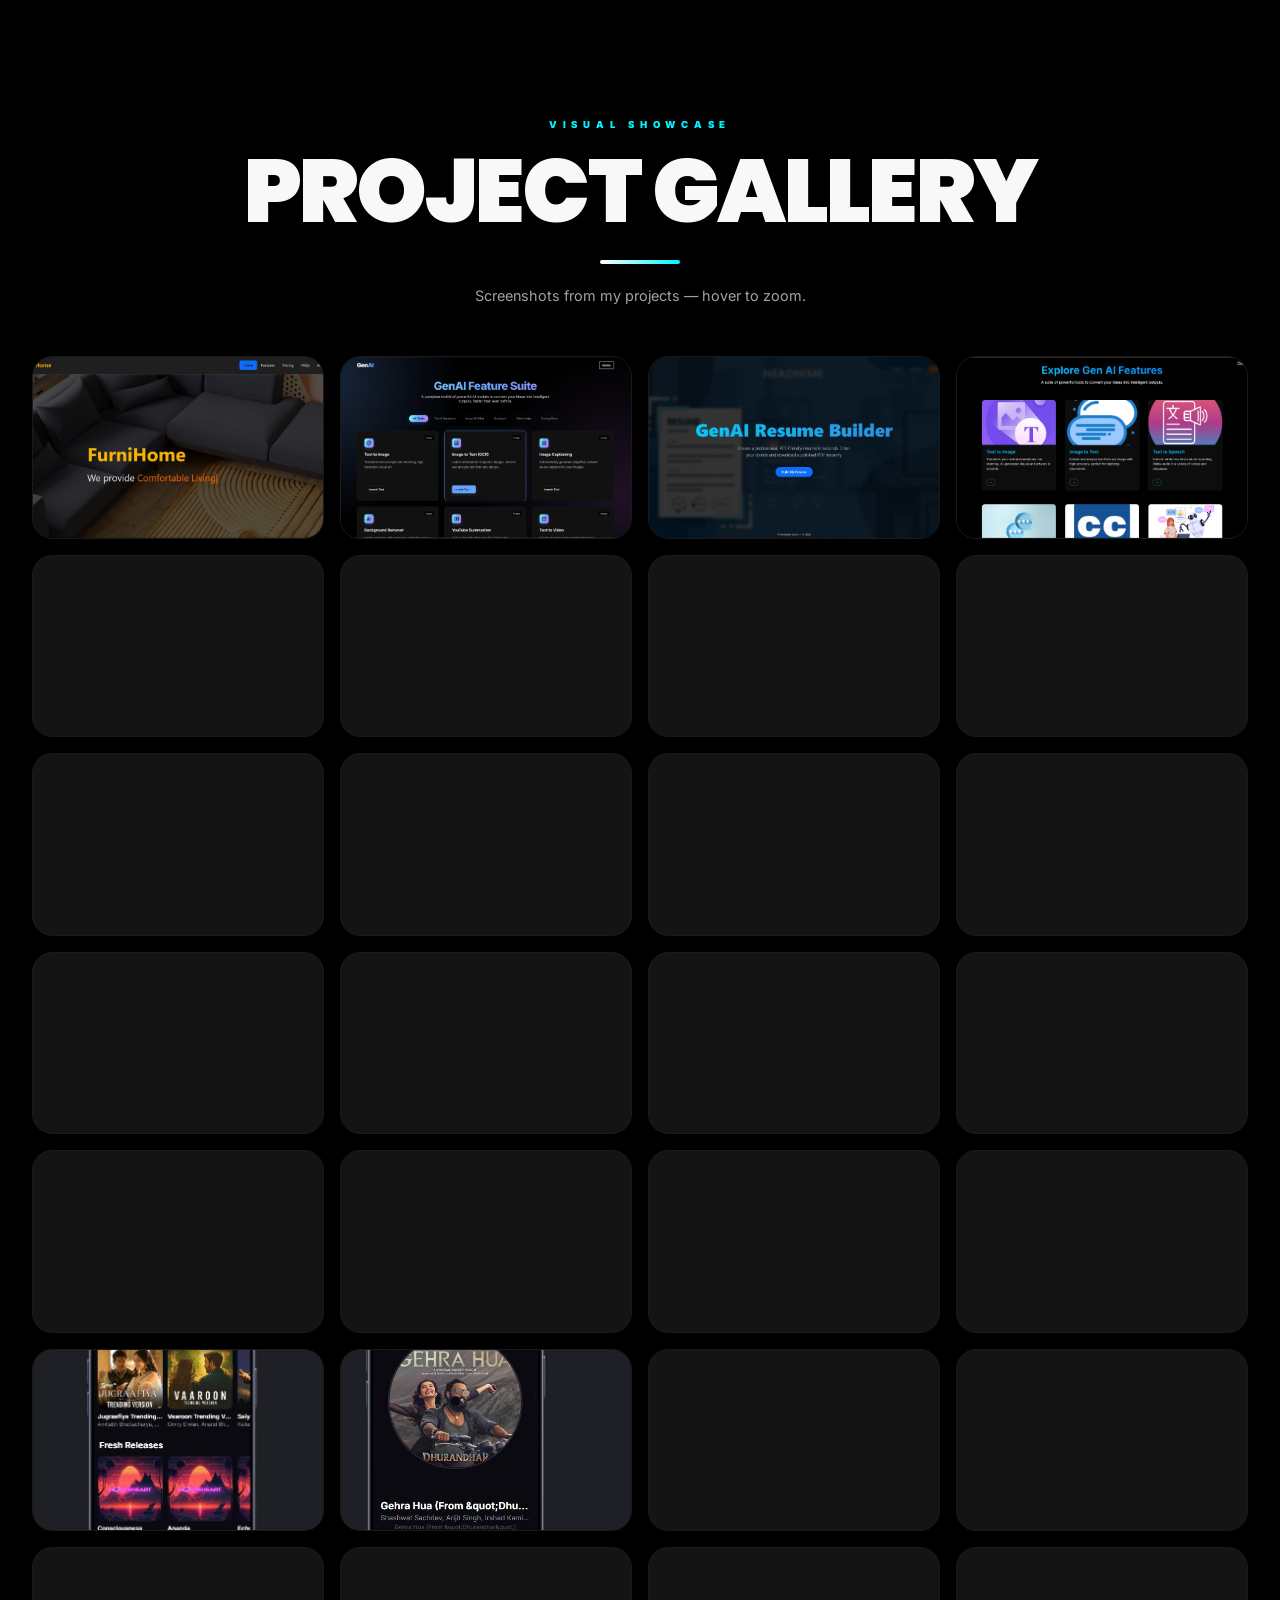
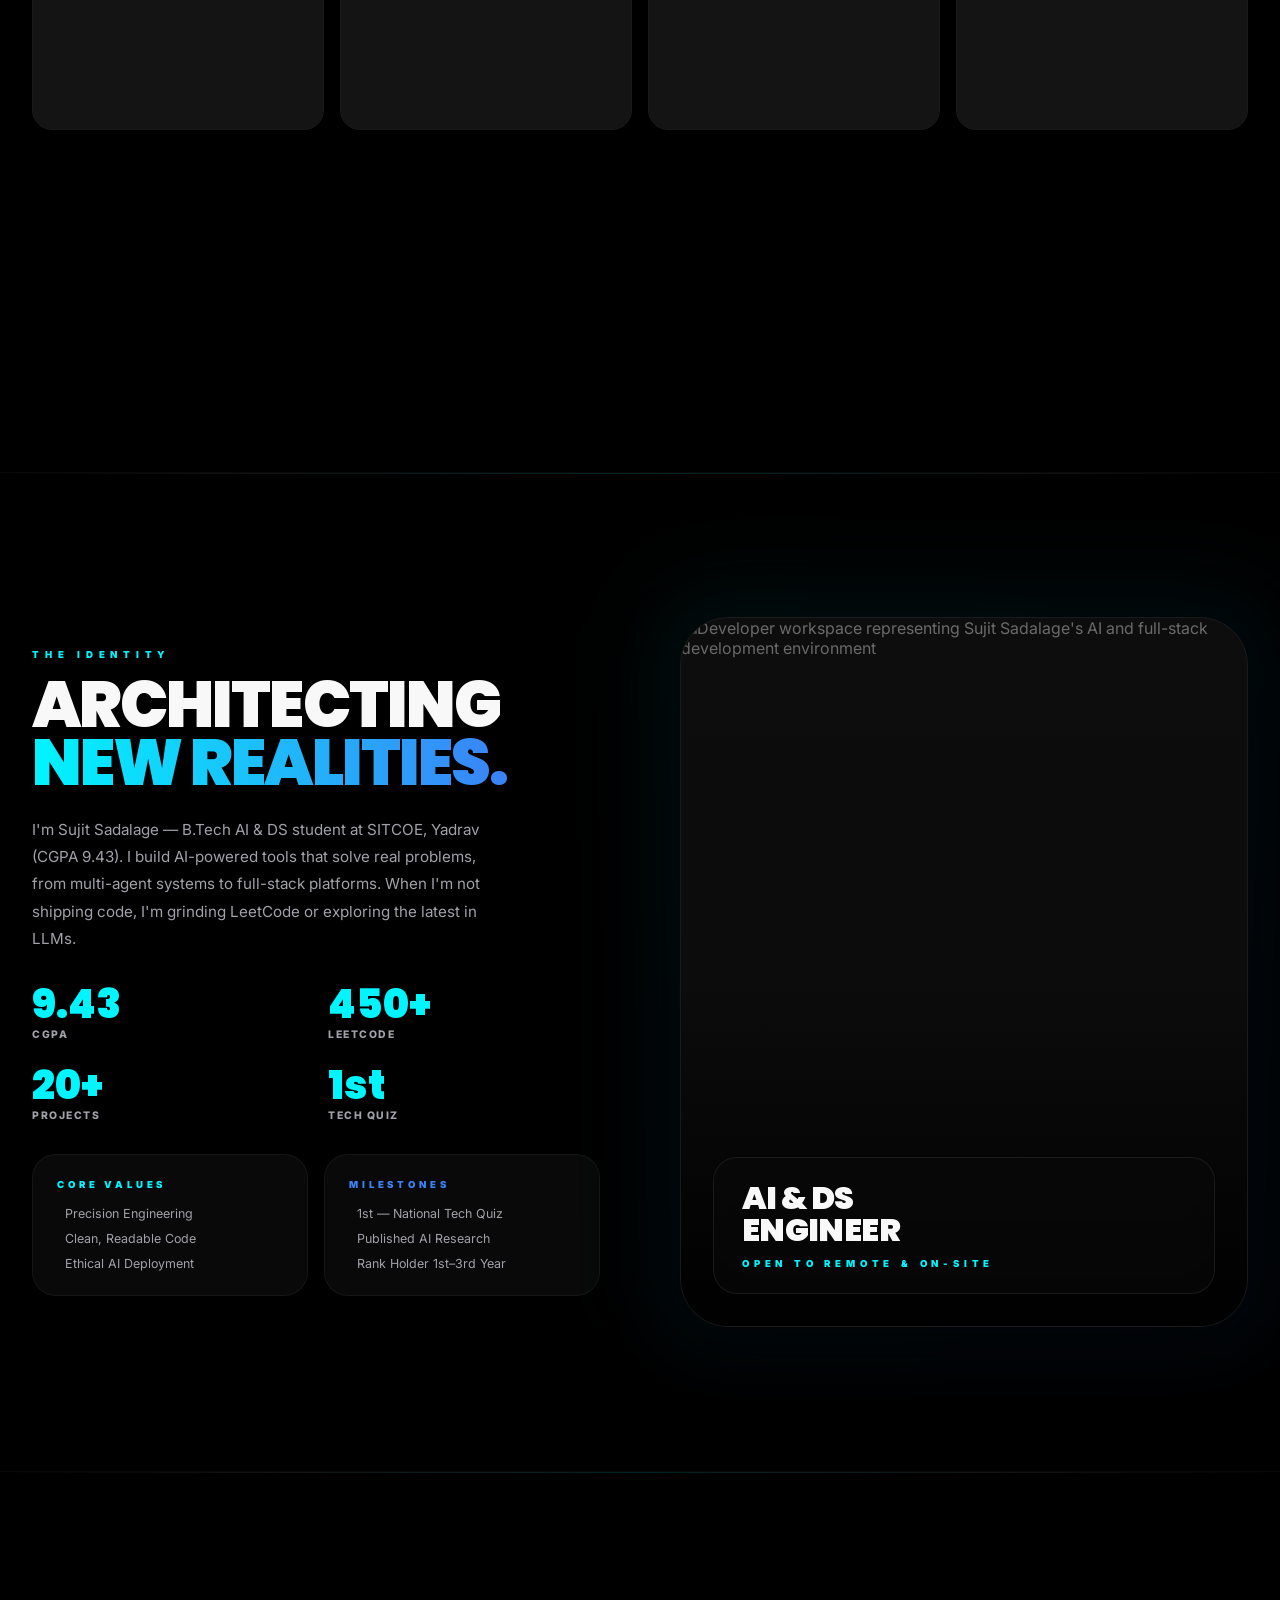
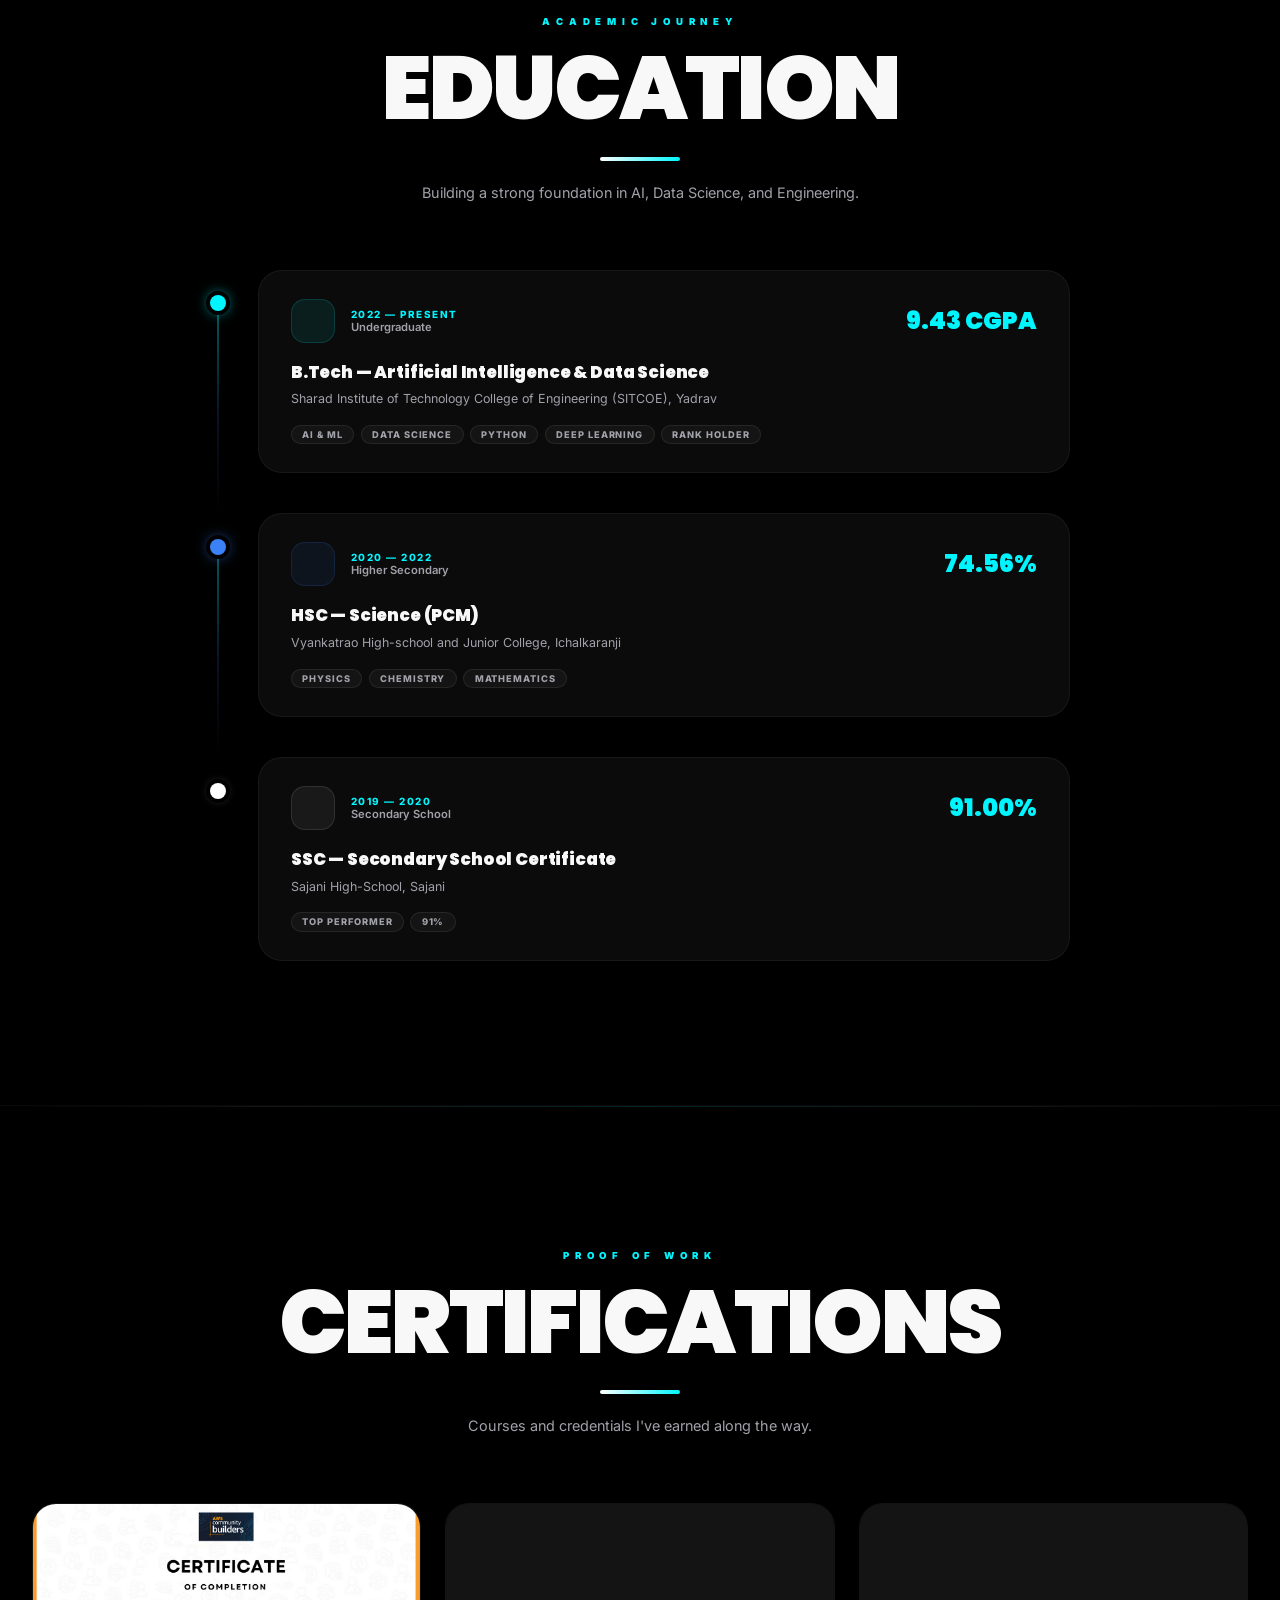
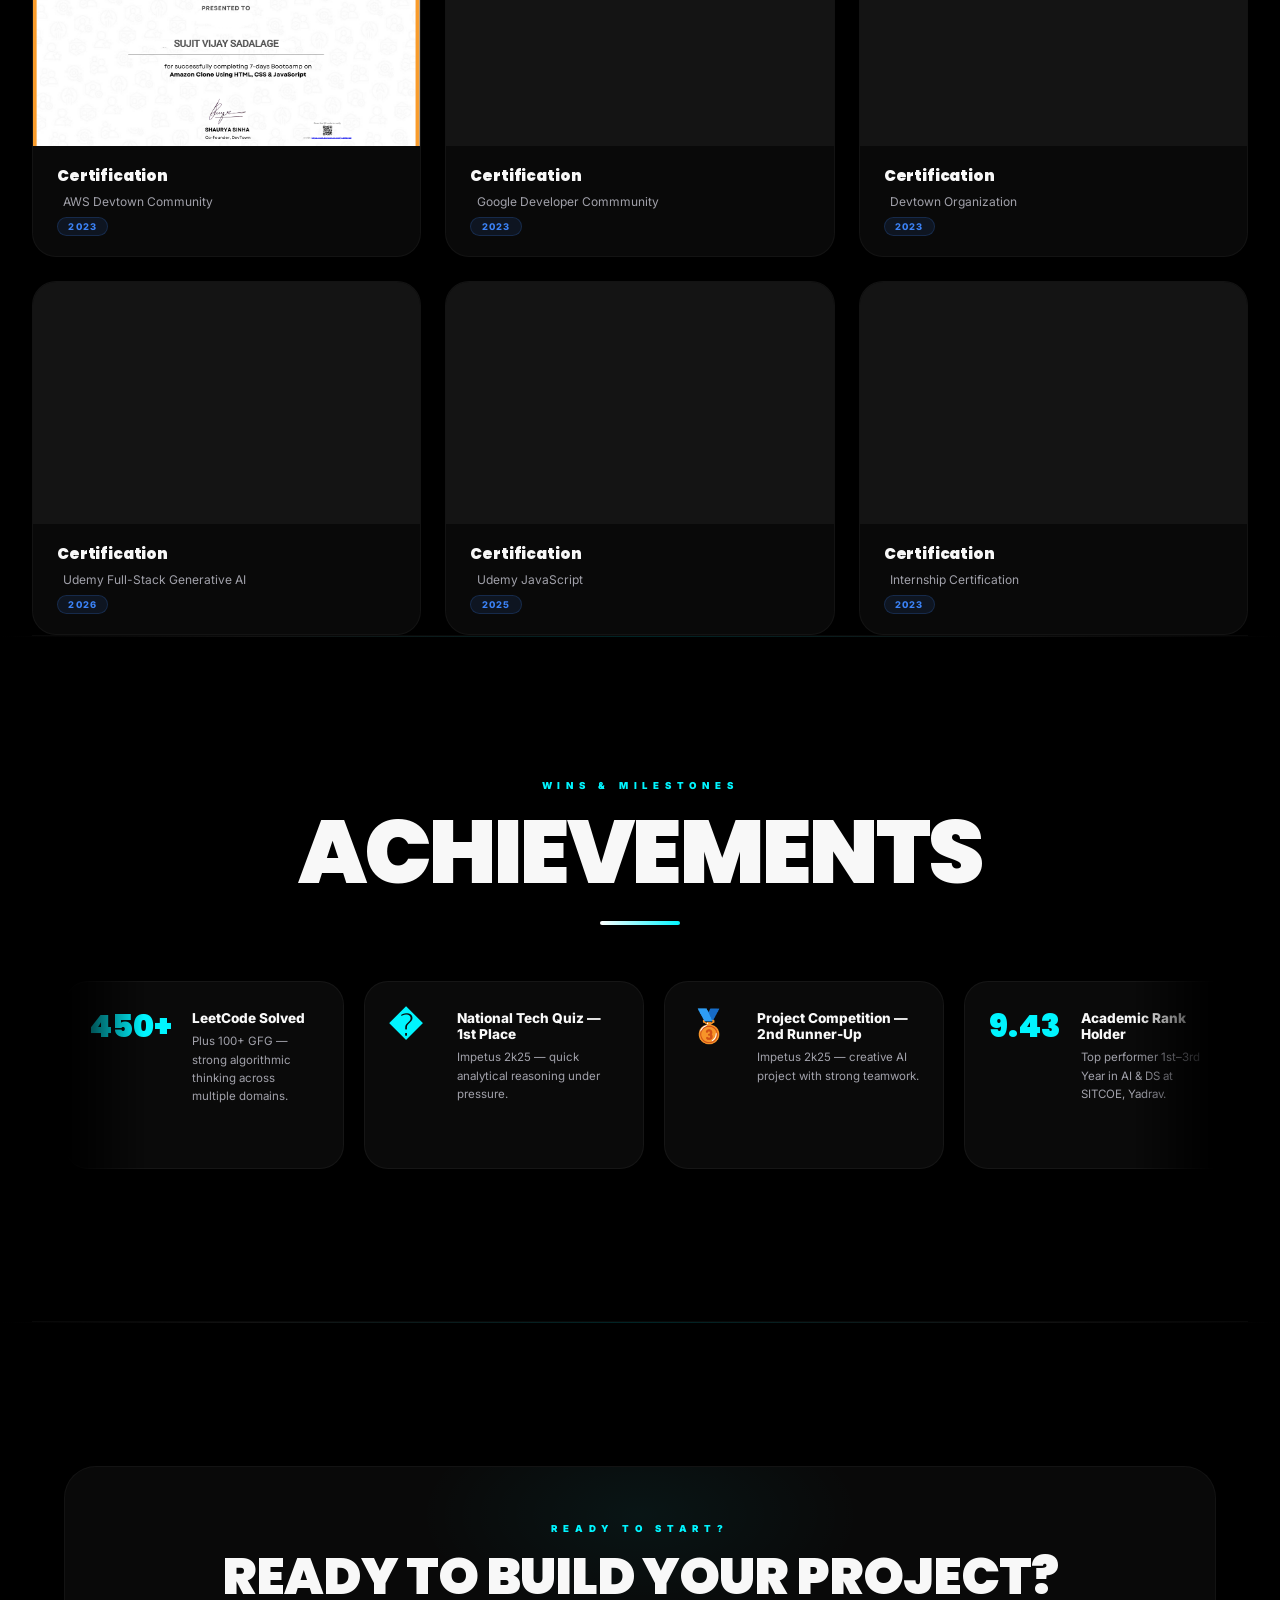
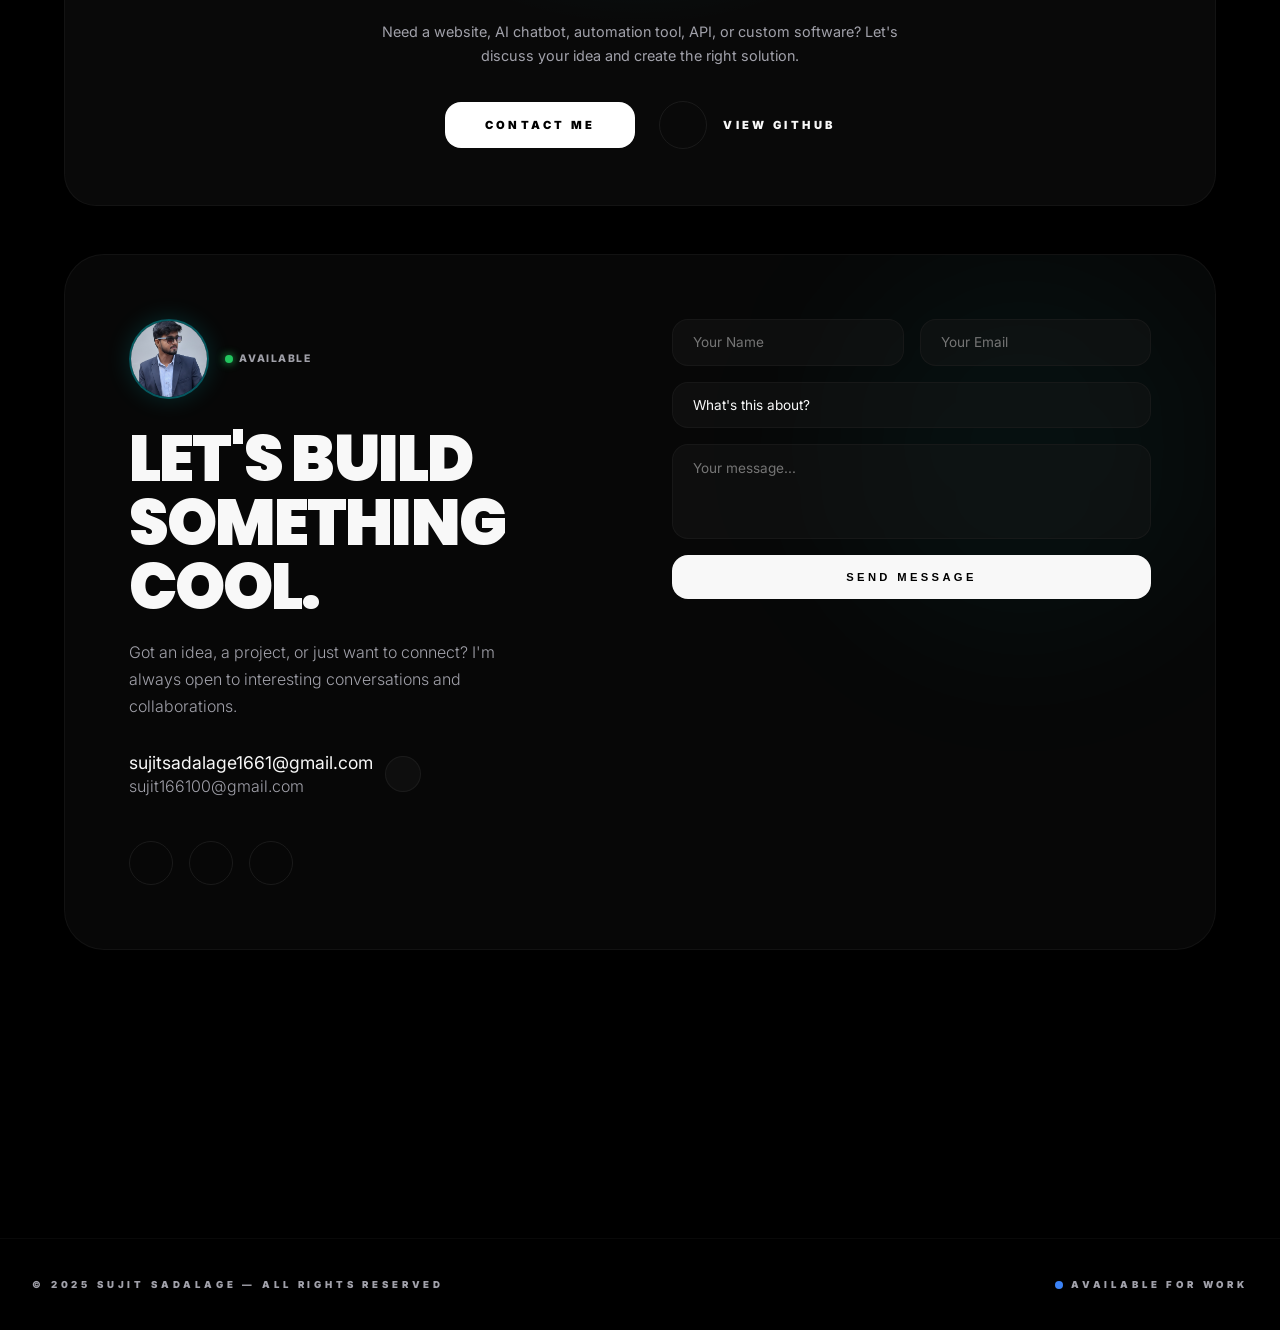
==== commit f549d00a: "added SEO techs and improved design" ====
--- a/index.html
+++ b/index.html
@@ -3,58 +3,164 @@
 <head>
   <meta charset="UTF-8" />
   <meta name="viewport" content="width=device-width, initial-scale=1.0" />
-  <title>Sujit Sadalage — AI & Full Stack Developer</title>
-  <meta name="description" content="B.Tech AI & DS student building intelligent full-stack apps, LLM pipelines, and multi-agent systems." />
+
+  <!-- ===== PRIMARY SEO ===== -->
+  <title>Sujit Sadalage | AI Engineer | Full Stack Developer | Portfolio</title>
+  <meta name="description" content="Sujit Sadalage — AI Engineer & Full Stack Developer from India. Specialist in Python, FastAPI, LangChain, RAG systems & GenAI. View projects & hire." />
+  <meta name="keywords" content="Sujit Sadalage, Sujit Sadalage Portfolio, Sujit Sadalage AI Engineer, Sujit Sadalage Full Stack Developer, AI Engineer India, Full Stack Developer India, Python Developer, FastAPI Developer, LangChain Developer, GenAI Developer, Machine Learning Engineer, RAG Systems, LLM Engineer, Django Developer" />
+  <meta name="author" content="Sujit Sadalage" />
+  <meta name="robots" content="index, follow, max-snippet:-1, max-image-preview:large, max-video-preview:-1" />
+  <link rel="canonical" href="https://sujitsadalage.dev/" />
+
+  <!-- ===== OPEN GRAPH (Facebook / LinkedIn) ===== -->
+  <meta property="og:type" content="website" />
+  <meta property="og:url" content="https://sujitsadalage.dev/" />
+  <meta property="og:title" content="Sujit Sadalage | AI Engineer & Full Stack Developer" />
+  <meta property="og:description" content="Sujit Sadalage builds AI chatbots, RAG systems, FastAPI backends & full-stack web apps. B.Tech AI & DS — CGPA 9.43. Available for freelance." />
+  <meta property="og:image" content="https://sujitsadalage.dev/photo.jpg" />
+  <meta property="og:image:alt" content="Sujit Sadalage — AI Engineer and Full Stack Developer" />
+  <meta property="og:site_name" content="Sujit Sadalage Portfolio" />
+  <meta property="og:locale" content="en_IN" />
+
+  <!-- ===== TWITTER CARD ===== -->
+  <meta name="twitter:card" content="summary_large_image" />
+  <meta name="twitter:url" content="https://sujitsadalage.dev/" />
+  <meta name="twitter:title" content="Sujit Sadalage | AI Engineer & Full Stack Developer" />
+  <meta name="twitter:description" content="Sujit Sadalage builds AI chatbots, RAG systems, FastAPI backends & full-stack apps. Available for freelance — remote & international clients." />
+  <meta name="twitter:image" content="https://sujitsadalage.dev/photo.jpg" />
+  <meta name="twitter:image:alt" content="Sujit Sadalage — AI Engineer and Full Stack Developer" />
+  <meta name="twitter:creator" content="@sujit1661" />
+
+  <!-- ===== FAVICON ===== -->
+  <link rel="icon" type="image/png" sizes="32x32" href="favicon-32x32.png" />
+  <link rel="icon" type="image/png" sizes="16x16" href="favicon-16x16.png" />
+  <link rel="apple-touch-icon" sizes="180x180" href="apple-touch-icon.png" />
+  <link rel="manifest" href="site.webmanifest" />
+  <meta name="theme-color" content="#000000" />
+
+  <!-- ===== PERFORMANCE — preconnect & font ===== -->
   <link rel="preconnect" href="https://fonts.googleapis.com" />
   <link rel="preconnect" href="https://fonts.gstatic.com" crossorigin />
   <link href="https://fonts.googleapis.com/css2?family=Inter:wght@300;400;500;600;700;800;900&family=Poppins:wght@700;800;900&family=Fira+Code:wght@400;500&display=swap" rel="stylesheet" />
-  <script src="https://code.iconify.design/iconify-icon/3.0.0/iconify-icon.min.js"></script>
+  <link rel="preconnect" href="https://code.iconify.design" />
+
+  <!-- ===== STYLES ===== -->
   <link rel="stylesheet" href="styles.css" />
+
+  <!-- ===== JSON-LD STRUCTURED DATA ===== -->
+  <script type="application/ld+json">
+  {
+    "@context": "https://schema.org",
+    "@type": "Person",
+    "name": "Sujit Sadalage",
+    "url": "https://sujitsadalage.dev/",
+    "image": "https://sujitsadalage.dev/photo.jpg",
+    "jobTitle": "AI Engineer & Full Stack Developer",
+    "description": "B.Tech AI & Data Science student specialising in LLM engineering, RAG systems, FastAPI, Django, and full-stack web development.",
+    "alumniOf": {
+      "@type": "EducationalOrganization",
+      "name": "Sharad Institute of Technology College of Engineering (SITCOE), Yadrav"
+    },
+    "knowsAbout": ["Artificial Intelligence", "Machine Learning", "Python", "FastAPI", "Django", "LangChain", "LangGraph", "RAG Systems", "Full Stack Development", "PostgreSQL", "Node.js"],
+    "sameAs": [
+      "https://github.com/sujit1661",
+      "https://www.linkedin.com/in/sujit-sadalage-18740a304/",
+      "https://leetcode.com/u/Sujit1661/"
+    ],
+    "email": "sujitsadalage1661@gmail.com",
+    "address": {
+      "@type": "PostalAddress",
+      "addressCountry": "IN"
+    }
+  }
+  </script>
+
+  <!-- ===== JSON-LD WEBSITE ===== -->
+  <script type="application/ld+json">
+  {
+    "@context": "https://schema.org",
+    "@type": "WebSite",
+    "name": "Sujit Sadalage Portfolio",
+    "url": "https://sujitsadalage.dev/",
+    "description": "Portfolio of Sujit Sadalage — AI Engineer and Full Stack Developer from India.",
+    "author": { "@type": "Person", "name": "Sujit Sadalage" },
+    "potentialAction": {
+      "@type": "SearchAction",
+      "target": "https://sujitsadalage.dev/#projects",
+      "query-input": "required name=search_term_string"
+    }
+  }
+  </script>
+
+  <!-- ===== ICONIFY (deferred) ===== -->
+  <script src="https://code.iconify.design/iconify-icon/3.0.0/iconify-icon.min.js" defer></script>
 </head>
 <body>
+<a href="#main-content" class="skip-link">Skip to main content</a>
+
+<!-- ===== PAGE LOADER ===== -->
+<div id="page-loader" aria-hidden="true">
+  <div class="loader-inner">
+    <div class="loader-logo">
+      <span class="loader-letter">S</span>
+      <span class="loader-dot"></span>
+    </div>
+    <div class="loader-bar-wrap">
+      <div class="loader-bar" id="loader-bar"></div>
+    </div>
+  </div>
+</div>
+
+<!-- ===== SCROLL PROGRESS BAR ===== -->
+<div id="scroll-progress-bar" aria-hidden="true"></div>
 
 <!-- BG BLOBS -->
-<div class="bg-blob">
+<div class="bg-blob" aria-hidden="true">
   <div class="blob blob-1"></div>
   <div class="blob blob-2"></div>
   <div class="blob blob-3"></div>
 </div>
 
 <!-- NAV -->
-<nav>
+<header>
+<nav aria-label="Main navigation">
   <div class="nav-inner">
-    <a class="nav-logo" href="#home">
+    <a class="nav-logo" href="#home" aria-label="Sujit Sadalage — go to homepage">
       <div class="nav-logo-box">
-        <span class="nav-logo-letter">S</span>
-        <span class="nav-logo-dot"></span>
+        <span class="nav-logo-letter" aria-hidden="true">S</span>
+        <span class="nav-logo-dot" aria-hidden="true"></span>
       </div>
       <div class="nav-logo-text">
         <span class="nav-logo-name">Sujit</span>
         <span class="nav-logo-role">AI Developer</span>
       </div>
     </a>
-    <div class="nav-links">
-      <a href="#services">What I Do</a>
-      <a href="#projects">Projects</a>
-      <a href="#tech">Stack</a>
-      <a href="#gallery">Gallery</a>
-      <a href="#education">Education</a>
-      <a href="#certifications">Certs</a>
-      <a href="#contact" class="hire-btn">Hire Me</a>
-    </div>
-    <div class="hamburger" id="hamburger">
-      <span></span><span></span><span></span>
-    </div>
-  </div>
-  <div class="mobile-menu" id="mobile-menu">
-    <a href="#services">What I Do</a>
-    <a href="#projects">Projects</a>
-    <a href="#tech">Stack</a>
-    <a href="#gallery">Gallery</a>
-    <a href="#about">About</a>
-    <a href="#contact">Hire Me</a>
+    <div class="nav-links" role="menubar">
+      <div class="nav-pill" id="nav-pill" aria-hidden="true"></div>
+      <a href="#services" role="menuitem">What I Do</a>
+      <a href="#projects" role="menuitem">Projects</a>
+      <a href="#tech" role="menuitem">Tech Stack</a>
+      <a href="#gallery" role="menuitem">Gallery</a>
+      <a href="#education" role="menuitem">Education</a>
+      <a href="#certifications" role="menuitem">Certifications</a>
+      <a href="#contact" class="hire-btn" role="menuitem">Hire Me</a>
+    </div>
+    <button class="hamburger" id="hamburger" aria-label="Open mobile navigation menu" aria-expanded="false" aria-controls="mobile-menu">
+      <span aria-hidden="true"></span><span aria-hidden="true"></span><span aria-hidden="true"></span>
+    </button>
+  </div>
+  <div class="mobile-menu" id="mobile-menu" role="menu" aria-label="Mobile navigation">
+    <a href="#services" role="menuitem">What I Do</a>
+    <a href="#projects" role="menuitem">Projects</a>
+    <a href="#tech" role="menuitem">Tech Stack</a>
+    <a href="#gallery" role="menuitem">Gallery</a>
+    <a href="#about" role="menuitem">About</a>
+    <a href="#contact" role="menuitem">Hire Me</a>
   </div>
 </nav>
+</header>
+
+<main id="main-content">
 
 <!-- HERO -->
 <section id="home">
@@ -79,7 +185,7 @@
     </div>
   </div>
   <h1 class="hero-title reveal">
-    I BUILD <span class="gradient-text">INTELLIGENT</span><br/>THINGS THAT MATTER
+    <span class="sr-only">Sujit Sadalage — </span>I BUILD <span class="gradient-text">INTELLIGENT</span><br/>THINGS THAT MATTER
   </h1>
   <div class="hero-typed-line reveal">
     <span class="hero-typed-wrap"><span id="typed"></span><span class="typed-cursor">|</span></span>
@@ -94,9 +200,9 @@
     <span class="hero-chip"><iconify-icon icon="lucide:workflow"></iconify-icon> AI Automation</span>
   </div>
   <div class="hero-btns reveal">
-    <a href="#projects" class="btn-primary"><span>See My Work</span></a>
-    <a href="#contact" class="btn-ghost">
-      <div class="icon-circle">
+    <a href="#projects" class="btn-primary" aria-label="View Sujit Sadalage's projects"><span>See My Work</span></a>
+    <a href="#contact" class="btn-ghost" aria-label="Contact Sujit Sadalage">
+      <div class="icon-circle" aria-hidden="true">
         <iconify-icon icon="lucide:zap"></iconify-icon>
       </div>
       Let's Talk
@@ -140,6 +246,7 @@
 </div>
 
 <!-- FREELANCE PANEL — full-width, visually isolated -->
+<div class="fl-panel-spacer" aria-hidden="true"></div>
 <div class="fl-panel-wrap">
 
   <!-- top edge line -->
@@ -252,6 +359,7 @@
   <div class="fl-panel-edge fl-panel-edge-bottom"></div>
 
 </div>
+<div class="fl-panel-spacer" aria-hidden="true"></div>
 
 <!-- SERVICES -->
 <section id="services" class="section">
@@ -343,8 +451,8 @@
 <section class="section trust-metrics-section">
   <div class="trust-metrics-grid">
     <div class="trust-metric reveal">
-      <span class="trust-metric-num" data-target="100">0</span><span class="trust-metric-suffix">+</span>
-      <span class="trust-metric-label">DSA Problems Created</span>
+      <span class="trust-metric-num" data-target="500">0</span><span class="trust-metric-suffix">+</span>
+      <span class="trust-metric-label">DSA Problems Solved</span>
     </div>
     <div class="trust-metric reveal">
       <span class="trust-metric-num" data-target="10">0</span><span class="trust-metric-suffix">+</span>
@@ -368,7 +476,8 @@
       <p class="section-label">Real Work, Real Code</p>
       <h2 class="section-title">My Projects</h2>
     </div>
-    <p class="reveal-right" style="color:var(--muted-fg);max-width:340px;font-size:0.85rem;line-height:1.7;">
+    <p class="reveal-right projects-header-sub">
+      <iconify-icon icon="lucide:github" aria-hidden="true"></iconify-icon>
       AI platforms, automation systems, and intelligent tools — all live on GitHub.
     </p>
   </div>
@@ -376,9 +485,9 @@
 
   <!-- GenAI Platform -->
     <div class="project-card reveal">
-      <div class="project-thumb">
-        <img src="https://eu-images.contentstack.com/v3/assets/blt6b0f74e5591baa03/bltfd36e68ac7a0f3b2/651b29bb3671b45abcc7e4c8/Generative_AI_(2).png" alt="GenAI Platform" loading="lazy" decoding="async" />
-        <div class="project-overlay"><div class="project-overlay-btn"><iconify-icon icon="lucide:external-link"></iconify-icon></div></div>
+      <div class="project-thumb" role="button" tabindex="0" aria-label="View GenAI Platform project image in full screen">
+        <img src="https://eu-images.contentstack.com/v3/assets/blt6b0f74e5591baa03/bltfd36e68ac7a0f3b2/651b29bb3671b45abcc7e4c8/Generative_AI_(2).png" alt="GenAI Platform — Sujit Sadalage's full-stack generative AI platform integrating 17+ AI models" loading="lazy" decoding="async" />
+        <div class="project-overlay"><div class="project-overlay-btn"><iconify-icon icon="lucide:zoom-in"></iconify-icon></div></div>
       </div>
       <div class="project-body">
         <div class="project-meta">
@@ -401,9 +510,9 @@
       </div>
     </div>
     <div class="project-card reveal">
-      <div class="project-thumb">
-        <img src="https://cdn.prod.website-files.com/6633c32f4debce929b72200b/68628da1c723841c5f425862_Blog%20Articles_Multi-Agent%20AI%20Systems.webp" alt="Multi-Agent AI" loading="lazy" decoding="async" />
-        <div class="project-overlay"><div class="project-overlay-btn"><iconify-icon icon="lucide:external-link"></iconify-icon></div></div>
+      <div class="project-thumb" role="button" tabindex="0" aria-label="View Multi-Agent AI project image in full screen">
+        <img src="https://cdn.prod.website-files.com/6633c32f4debce929b72200b/68628da1c723841c5f425862_Blog%20Articles_Multi-Agent%20AI%20Systems.webp" alt="Multi-Agent AI Team Automation — LLM-powered workflow system built by Sujit Sadalage using Flowise and n8n" loading="lazy" decoding="async" />
+        <div class="project-overlay"><div class="project-overlay-btn"><iconify-icon icon="lucide:zoom-in"></iconify-icon></div></div>
       </div>
       <div class="project-body">
         <div class="project-meta">
@@ -427,9 +536,9 @@
 
     <!-- RAG Console -->
     <div class="project-card reveal">
-      <div class="project-thumb">
-        <img src="https://encrypted-tbn0.gstatic.com/images?q=tbn:ANd9GcScAVJ0S8EDweclVWLjnlC3zNUj9ks1O_Sxbg&s" alt="RAG Console" loading="lazy" decoding="async" />
-        <div class="project-overlay"><div class="project-overlay-btn"><iconify-icon icon="lucide:external-link"></iconify-icon></div></div>
+      <div class="project-thumb" role="button" tabindex="0" aria-label="View AI RAG Console project image in full screen">
+        <img src="https://encrypted-tbn0.gstatic.com/images?q=tbn:ANd9GcScAVJ0S8EDweclVWLjnlC3zNUj9ks1O_Sxbg&s" alt="AI RAG Console — multi-workspace document intelligence platform built by Sujit Sadalage with LangChain and ChromaDB" loading="lazy" decoding="async" />
+        <div class="project-overlay"><div class="project-overlay-btn"><iconify-icon icon="lucide:zoom-in"></iconify-icon></div></div>
       </div>
       <div class="project-body">
         <div class="project-meta">
@@ -453,9 +562,9 @@
 
     <!-- CodeX — keep existing Unsplash -->
     <div class="project-card reveal">
-      <div class="project-thumb">
-        <img src="https://images.unsplash.com/photo-1461749280684-dccba630e2f6?auto=format&fit=crop&w=800&q=80" alt="CodeX DSA Platform" loading="lazy" decoding="async" />
-        <div class="project-overlay"><div class="project-overlay-btn"><iconify-icon icon="lucide:external-link"></iconify-icon></div></div>
+      <div class="project-thumb" role="button" tabindex="0" aria-label="View CodeX DSA platform project image in full screen">
+        <img src="https://images.unsplash.com/photo-1461749280684-dccba630e2f6?auto=format&fit=crop&w=800&q=80" alt="CodeX — AI-powered DSA learning platform built by Sujit Sadalage with Node.js and AI integration" loading="lazy" decoding="async" />
+        <div class="project-overlay"><div class="project-overlay-btn"><iconify-icon icon="lucide:zoom-in"></iconify-icon></div></div>
       </div>
       <div class="project-body">
         <div class="project-meta">
@@ -479,9 +588,9 @@
 
     <!-- NL to SQL -->
     <div class="project-card reveal">
-      <div class="project-thumb">
-        <img src="https://t4.ftcdn.net/jpg/19/35/10/37/360_F_1935103720_mLeH6R65gNytM8C1wMLCcyRwLUQkCOyx.jpg" alt="NL to SQL" loading="lazy" decoding="async" />
-        <div class="project-overlay"><div class="project-overlay-btn"><iconify-icon icon="lucide:external-link"></iconify-icon></div></div>
+      <div class="project-thumb" role="button" tabindex="0" aria-label="View NL to SQL project image in full screen">
+        <img src="https://t4.ftcdn.net/jpg/19/35/10/37/360_F_1935103720_mLeH6R65gNytM8C1wMLCcyRwLUQkCOyx.jpg" alt="NL to SQL — natural language to SQL converter built by Sujit Sadalage using FastAPI and LLM" loading="lazy" decoding="async" />
+        <div class="project-overlay"><div class="project-overlay-btn"><iconify-icon icon="lucide:zoom-in"></iconify-icon></div></div>
       </div>
       <div class="project-body">
         <div class="project-meta">
@@ -505,9 +614,9 @@
 
     <!-- HybridAgentic -->
     <div class="project-card reveal">
-      <div class="project-thumb">
-        <img src="https://t3.ftcdn.net/jpg/05/68/43/24/360_F_568432405_XFcMG3gOylx7gUjwKBXtbzQcFBiACIY0.jpg" alt="HybridAgentic AI" loading="lazy" decoding="async" />
-        <div class="project-overlay"><div class="project-overlay-btn"><iconify-icon icon="lucide:external-link"></iconify-icon></div></div>
+      <div class="project-thumb" role="button" tabindex="0" aria-label="View HybridAgentic AI project image in full screen">
+        <img src="https://t3.ftcdn.net/jpg/05/68/43/24/360_F_568432405_XFcMG3gOylx7gUjwKBXtbzQcFBiACIY0.jpg" alt="HybridAgentic AI — autonomous CLI agent built by Sujit Sadalage with LangChain and Groq" loading="lazy" decoding="async" />
+        <div class="project-overlay"><div class="project-overlay-btn"><iconify-icon icon="lucide:zoom-in"></iconify-icon></div></div>
       </div>
       <div class="project-body">
         <div class="project-meta">
@@ -1040,7 +1149,7 @@
     <div class="about-img-wrap reveal-right">
       <div class="about-img-glow"></div>
       <div class="about-img-box">
-        <img src="https://images.unsplash.com/photo-1550684848-fac1c5b4e853?auto=format&fit=crop&q=80&w=1000" alt="About" />
+        <img src="https://images.unsplash.com/photo-1550684848-fac1c5b4e853?auto=format&fit=crop&q=80&w=1000" alt="Developer workspace representing Sujit Sadalage's AI and full-stack development environment" />
         <div class="about-img-fade"></div>
         <div class="about-img-card">
           <span class="about-img-card-title">AI &amp; DS<br/>ENGINEER</span>
@@ -1397,7 +1506,7 @@
         <!-- Replace src with your actual photo path e.g. your-photo.jpg -->
         <div class="contact-avatar-wrap">
           <div class="contact-avatar">
-            <img src="photo.jpg" alt="Sujit Sadalage"
+            <img src="photo.jpg" alt="Sujit Sadalage — AI Engineer and Full Stack Developer"
               onerror="this.parentElement.innerHTML='<span class=contact-avatar-fallback>S</span>'" />
           </div>
           <div class="contact-avatar-badge">
@@ -1407,11 +1516,16 @@
         </div>
         <h2>Let's build something cool.</h2>
         <p>Got an idea, a project, or just want to connect? I'm always open to interesting conversations and collaborations.</p>
-        <a href="mailto:sujitsadalage1661@gmail.com" class="contact-email">sujitsadalage1661@gmail.com<br> <p style="height: 12px;">sujit166100@gmail.com</p></a>
+        <div class="contact-email-wrap">
+          <a href="mailto:sujitsadalage1661@gmail.com" class="contact-email">sujitsadalage1661@gmail.com<br> <p style="height: 12px;">sujit166100@gmail.com</p></a>
+          <button class="copy-email-btn" id="copy-email-btn" aria-label="Copy email address to clipboard" title="Copy email">
+            <iconify-icon icon="lucide:copy" id="copy-icon"></iconify-icon>
+          </button>
+        </div>
         <div class="social-links">
-          <a href="https://github.com/sujit1661" target="_blank" class="social-link" aria-label="GitHub"><iconify-icon icon="lucide:github"></iconify-icon></a>
-          <a href="https://www.linkedin.com/in/sujit-sadalage-18740a304/" target="_blank" class="social-link" aria-label="LinkedIn"><iconify-icon icon="lucide:linkedin"></iconify-icon></a>
-          <a href="https://leetcode.com/u/Sujit1661/" target="_blank" class="social-link" aria-label="LeetCode"><iconify-icon icon="simple-icons:leetcode" style="color:#FFA116"></iconify-icon></a>
+          <a href="https://github.com/sujit1661" target="_blank" rel="noopener noreferrer" class="social-link" aria-label="Sujit Sadalage on GitHub"><iconify-icon icon="lucide:github"></iconify-icon></a>
+          <a href="https://www.linkedin.com/in/sujit-sadalage-18740a304/" target="_blank" rel="noopener noreferrer" class="social-link" aria-label="Sujit Sadalage on LinkedIn"><iconify-icon icon="lucide:linkedin"></iconify-icon></a>
+          <a href="https://leetcode.com/u/Sujit1661/" target="_blank" rel="noopener noreferrer" class="social-link" aria-label="Sujit Sadalage on LeetCode"><iconify-icon icon="simple-icons:leetcode" style="color:#FFA116"></iconify-icon></a>
         </div>
       </div>
       <form class="contact-form" id="contact-form">
@@ -1439,16 +1553,18 @@
   </div>
 </section>
 
+</main>
+
 <!-- FOOTER -->
-<footer>
+<footer role="contentinfo" aria-label="Site footer">
   <span>© 2025 Sujit Sadalage — All Rights Reserved</span>
-  <div class="footer-links">
-    <a href="https://github.com/sujit1661" target="_blank">GitHub</a>
-    <a href="https://www.linkedin.com/in/sujit-sadalage-18740a304/" target="_blank">LinkedIn</a>
-    <a href="mailto:sujitsadalage1661@gmail.com">Email</a>
-  </div>
+  <nav class="footer-links" aria-label="Footer navigation">
+    <a href="https://github.com/sujit1661" target="_blank" rel="noopener noreferrer" aria-label="Sujit Sadalage on GitHub">GitHub</a>
+    <a href="https://www.linkedin.com/in/sujit-sadalage-18740a304/" target="_blank" rel="noopener noreferrer" aria-label="Sujit Sadalage on LinkedIn">LinkedIn</a>
+    <a href="mailto:sujitsadalage1661@gmail.com" aria-label="Email Sujit Sadalage">Email</a>
+  </nav>
   <div class="footer-status">
-    <span class="status-dot"></span>
+    <span class="status-dot" aria-hidden="true"></span>
     <span>Available for Work</span>
   </div>
 </footer>
--- a/styles.css
+++ b/styles.css
@@ -27,6 +27,24 @@
 ::-webkit-scrollbar-track { background: var(--background); }
 ::-webkit-scrollbar-thumb { background: var(--accent); border-radius: 2px; }
 
+/* ===== SCREEN-READER ONLY UTILITY ===== */
+.sr-only {
+  position: absolute; width: 1px; height: 1px;
+  padding: 0; margin: -1px; overflow: hidden;
+  clip: rect(0,0,0,0); white-space: nowrap; border: 0;
+}
+
+/* ===== SKIP TO CONTENT LINK ===== */
+.skip-link {
+  position: absolute; top: -100%; left: 1rem;
+  background: var(--accent); color: #000;
+  padding: 0.5rem 1rem; border-radius: 0 0 0.5rem 0.5rem;
+  font-size: 0.75rem; font-weight: 900;
+  text-decoration: none; z-index: 9999;
+  transition: top 0.2s;
+}
+.skip-link:focus { top: 0; }
+
 /* ===== GLOBAL BG BLOBS ===== */
 .bg-blob {
   position: fixed; inset: 0; pointer-events: none; z-index: 0;
@@ -110,8 +128,8 @@
   border-radius: 999px; transition: all 0.3s;
 }
 .nav-links .hire-btn:hover { background: var(--accent); color: var(--foreground); }
-.hamburger { display: none; flex-direction: column; gap: 5px; cursor: pointer; }
-.hamburger span { width: 24px; height: 2px; background: var(--foreground); border-radius: 2px; transition: all 0.3s; }
+.hamburger { display: none; flex-direction: column; gap: 5px; cursor: pointer; background: none; border: none; padding: 4px; }
+.hamburger span { width: 24px; height: 2px; background: var(--foreground); border-radius: 2px; display: block; transition: all 0.3s; }
 .mobile-menu {
   display: none; flex-direction: column; gap: 1rem;
   padding: 1.5rem 2rem; border-top: 1px solid var(--border);
@@ -404,6 +422,11 @@
 .project-thumb {
   position: relative; aspect-ratio: 16/9; overflow: hidden;
   background: var(--muted); display: flex; align-items: center; justify-content: center;
+  cursor: zoom-in;
+}
+.project-thumb:focus-visible {
+  outline: 2px solid var(--accent);
+  outline-offset: 2px;
 }
 .project-thumb img { width: 100%; height: 100%; object-fit: cover; transition: transform 0.8s ease; opacity: 0.7; }
 .project-card:hover .project-thumb img { transform: scale(1.08); opacity: 1; }
@@ -1126,7 +1149,13 @@
   -webkit-user-select: none; -moz-user-select: none;
   user-select: none; -webkit-touch-callout: none;
 }
-img, video { pointer-events: none; }
+/* ===== CONTENT PROTECTION =====
+   Allow pointer events on clickable images; only block drag */
+img { pointer-events: auto; }
+video { pointer-events: none; }
+.gallery-item img,
+.cert-img-wrap img,
+.project-thumb img { pointer-events: auto; cursor: zoom-in; }
 
 /* ===== CONTACT AVATAR ===== */
 .contact-avatar-wrap {
@@ -1186,13 +1215,13 @@
 /* ===== FREELANCE AVAILABILITY BADGE ===== */
 .freelance-avail-badge {
   display: inline-flex; flex-wrap: wrap; align-items: center; gap: 0.75rem;
-  padding: 0.55rem 1.25rem; border-radius: 999px;
+  padding: 0.6rem 1.4rem; border-radius: 999px;
   background: rgba(0,245,255,0.05);
   border: 1px solid rgba(0,245,255,0.2);
   font-size: 0.6rem; font-weight: 900; text-transform: uppercase;
   letter-spacing: 0.2em; color: var(--accent);
   backdrop-filter: blur(8px);
-  margin-top: 0.75rem; margin-bottom: 0.5rem;
+  margin: 1.25rem auto 1.5rem;
   box-shadow: 0 0 24px rgba(0,245,255,0.06);
 }
 .fab-left { display: flex; align-items: center; gap: 0.5rem; }
@@ -1301,6 +1330,8 @@
   scrollbar-width: none;
   padding-bottom: 0.5rem;
   cursor: grab;
+  will-change: scroll-position;
+  transform: translateZ(0);
 }
 .fl-scroll-track:active { cursor: grabbing; }
 .fl-scroll-track::-webkit-scrollbar { display: none; }
@@ -1544,3 +1575,152 @@
   .fl-scroll-card { width: 240px; padding: 1.5rem 1.25rem; }
   .fl-sc-4 { width: 260px; }
 }
+
+/* ===================================================
+   PAGE LOADER
+   =================================================== */
+#page-loader {
+  position: fixed; inset: 0; z-index: 9999;
+  background: #000;
+  display: flex; align-items: center; justify-content: center;
+  transition: opacity 0.5s ease, visibility 0.5s ease;
+}
+#page-loader.hidden {
+  opacity: 0; visibility: hidden; pointer-events: none;
+}
+.loader-inner {
+  display: flex; flex-direction: column; align-items: center; gap: 2rem;
+}
+.loader-logo {
+  width: 64px; height: 64px;
+  background: linear-gradient(135deg, #00F5FF 0%, #3B82F6 100%);
+  border-radius: 18px;
+  display: flex; align-items: center; justify-content: center;
+  position: relative;
+  animation: loaderPulse 1.2s ease-in-out infinite alternate;
+}
+@keyframes loaderPulse {
+  from { box-shadow: 0 0 0 rgba(0,245,255,0); transform: scale(1); }
+  to   { box-shadow: 0 0 32px rgba(0,245,255,0.4); transform: scale(1.06); }
+}
+.loader-letter {
+  font-family: 'Poppins', sans-serif; font-size: 1.75rem;
+  font-weight: 900; color: #000; z-index: 1;
+}
+.loader-dot {
+  position: absolute; bottom: 8px; right: 8px;
+  width: 8px; height: 8px; border-radius: 50%;
+  background: rgba(0,0,0,0.35);
+}
+.loader-bar-wrap {
+  width: 160px; height: 2px;
+  background: rgba(255,255,255,0.08);
+  border-radius: 2px; overflow: hidden;
+}
+.loader-bar {
+  height: 100%; width: 0%;
+  background: linear-gradient(to right, #00F5FF, #3B82F6);
+  border-radius: 2px;
+  transition: width 0.08s linear;
+}
+
+/* ===================================================
+   SCROLL PROGRESS BAR
+   =================================================== */
+#scroll-progress-bar {
+  position: fixed; top: 0; left: 0; z-index: 200;
+  height: 3px; width: 0%;
+  background: linear-gradient(to right, #00F5FF, #3B82F6);
+  transition: width 0.1s linear;
+  pointer-events: none;
+}
+
+/* ===================================================
+   NAV PILL INDICATOR
+   =================================================== */
+.nav-links { position: relative; }
+.nav-pill {
+  position: absolute;
+  height: 28px; border-radius: 999px;
+  background: rgba(0,245,255,0.1);
+  border: 1px solid rgba(0,245,255,0.25);
+  pointer-events: none;
+  transition: left 0.35s cubic-bezier(0.22,1,0.36,1),
+              width 0.35s cubic-bezier(0.22,1,0.36,1),
+              opacity 0.2s;
+  opacity: 0;
+  top: 50%; transform: translateY(-50%);
+  z-index: 0;
+}
+.nav-pill.visible { opacity: 1; }
+/* keep link text above pill */
+.nav-links a { position: relative; z-index: 1; }
+
+/* ===================================================
+   FREELANCE PANEL SPACER
+   =================================================== */
+.fl-panel-spacer {
+  height: 5rem;
+  background: var(--background);
+}
+/* remove the margin we had on the wrap since spacers handle it now */
+.fl-panel-wrap { margin: 0; }
+
+/* ===================================================
+   COPY EMAIL BUTTON
+   =================================================== */
+.contact-email-wrap {
+  display: flex; align-items: flex-start; gap: 0.75rem;
+  margin-bottom: 1.5rem;
+}
+.contact-email-wrap .contact-email { margin-bottom: 0; }
+.copy-email-btn {
+  flex-shrink: 0;
+  width: 36px; height: 36px; border-radius: 50%;
+  border: 1px solid rgba(31,31,31,0.8);
+  background: rgba(255,255,255,0.03);
+  color: var(--muted-fg);
+  display: flex; align-items: center; justify-content: center;
+  font-size: 0.9rem; cursor: pointer;
+  transition: border-color 0.2s, color 0.2s, background 0.2s, transform 0.2s;
+  margin-top: 0.2rem;
+}
+.copy-email-btn:hover {
+  border-color: var(--accent); color: var(--accent);
+  background: rgba(0,245,255,0.06);
+}
+.copy-email-btn.copied {
+  border-color: #22c55e; color: #22c55e;
+  background: rgba(34,197,94,0.08);
+  transform: scale(1.1);
+}
+
+/* ===== RESPONSIVE adjustments ===== */
+@media (max-width: 768px) {
+  .fl-panel-spacer { height: 3rem; }
+  .nav-pill { display: none; }
+}
+
+/* ===== PROJECTS HEADER SUBTITLE ===== */
+.projects-header-sub {
+  display: flex; align-items: center; gap: 0.6rem;
+  color: var(--muted-fg); max-width: 340px;
+  font-size: 0.85rem; line-height: 1.7;
+  padding: 0.75rem 1rem;
+  border: 1px solid rgba(31,31,31,0.6);
+  border-radius: 0.875rem;
+  background: rgba(18,18,18,0.4);
+  backdrop-filter: blur(8px);
+  align-self: flex-end;
+}
+.projects-header-sub iconify-icon {
+  font-size: 1rem; color: var(--accent); flex-shrink: 0;
+}
+
+/* ===== IMAGE FADE-IN — re-allow pointer events after load ===== */
+.gallery-item img.loaded,
+.cert-img-wrap img.loaded,
+.project-thumb img.loaded {
+  opacity: 1;
+  pointer-events: auto;
+}
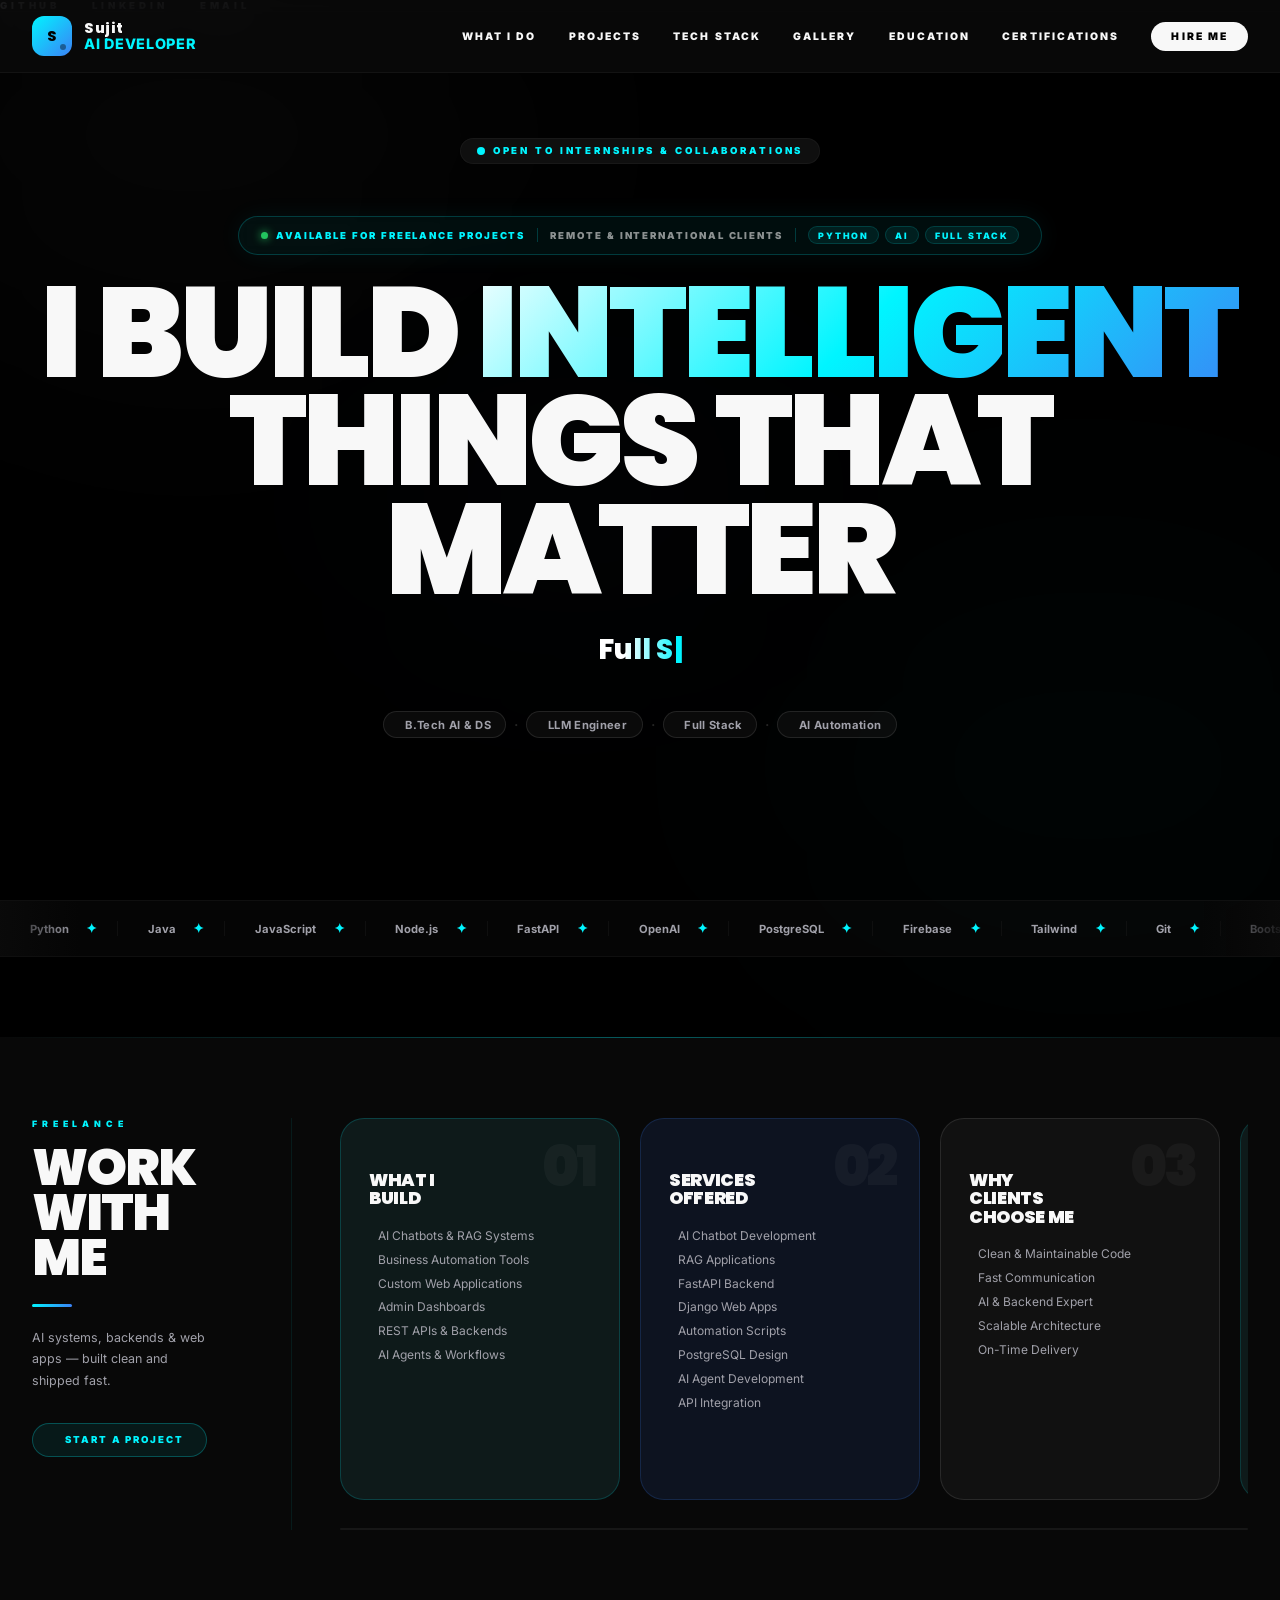
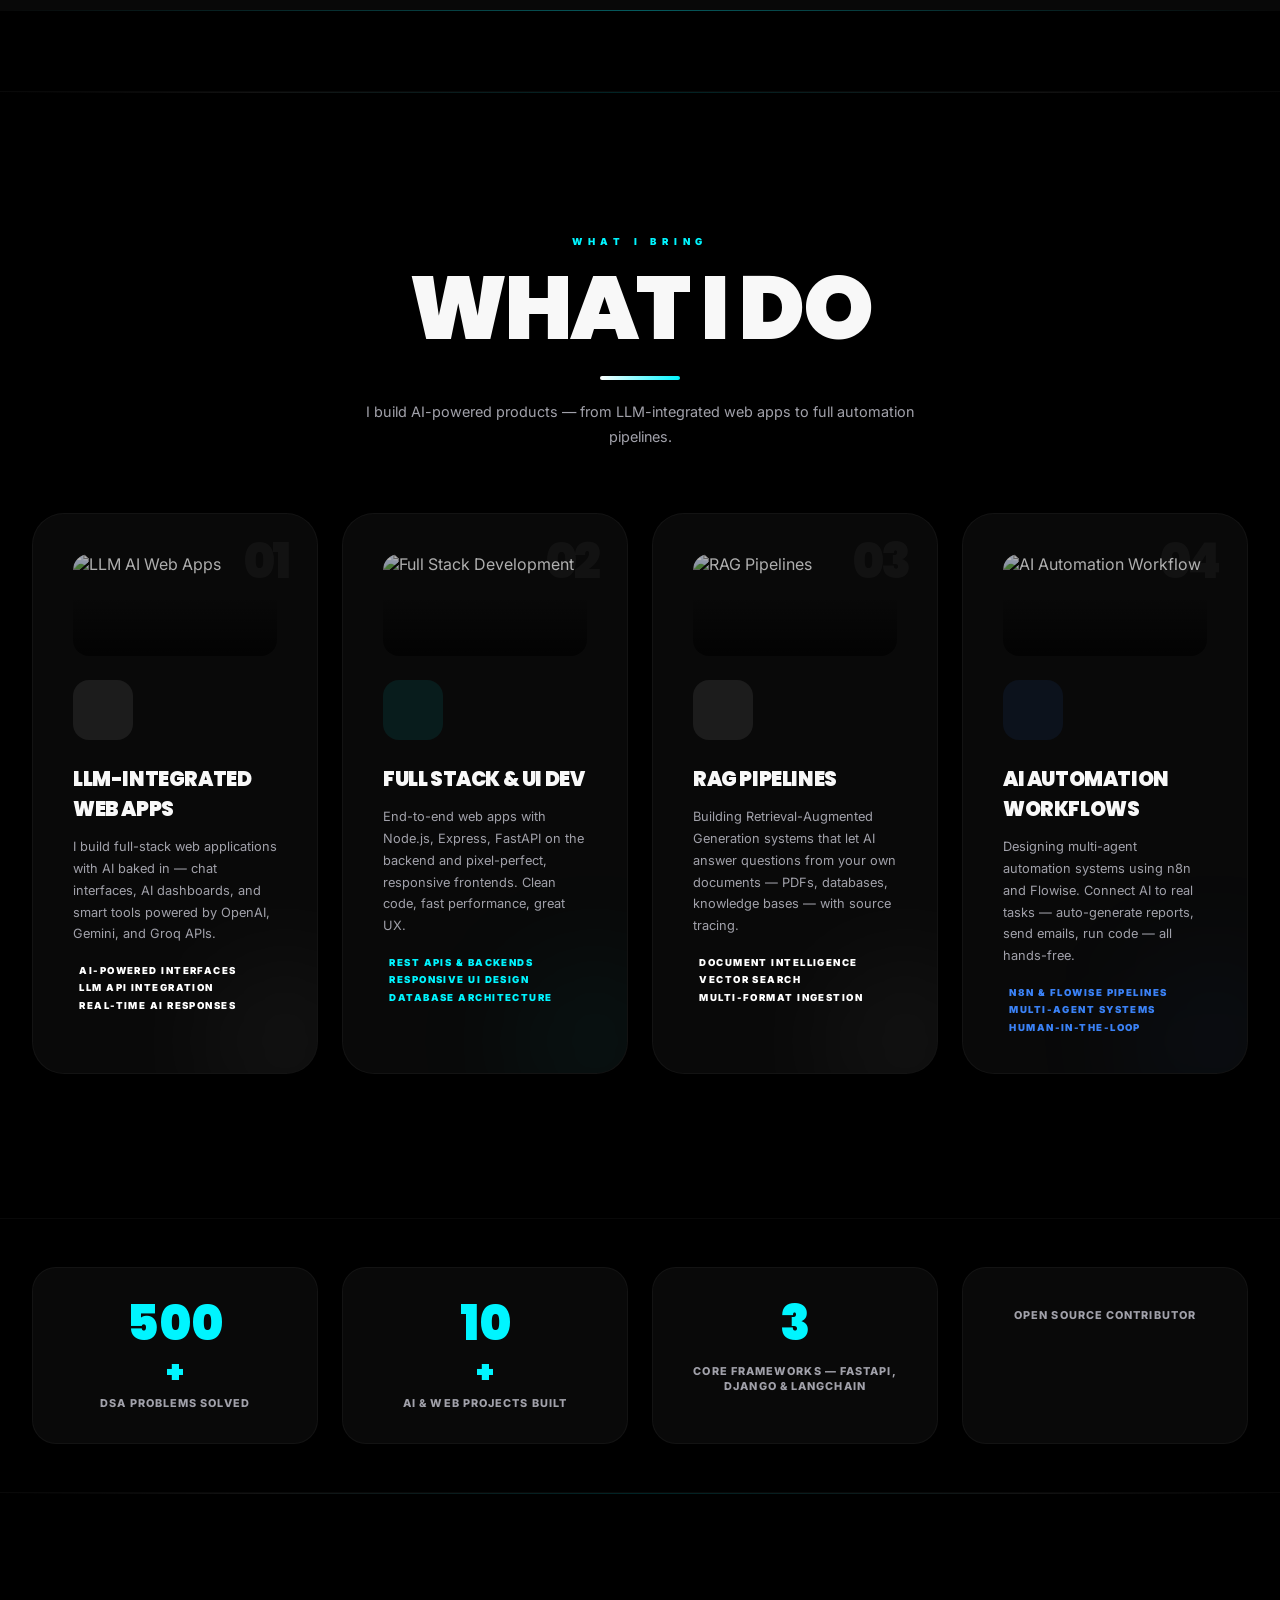
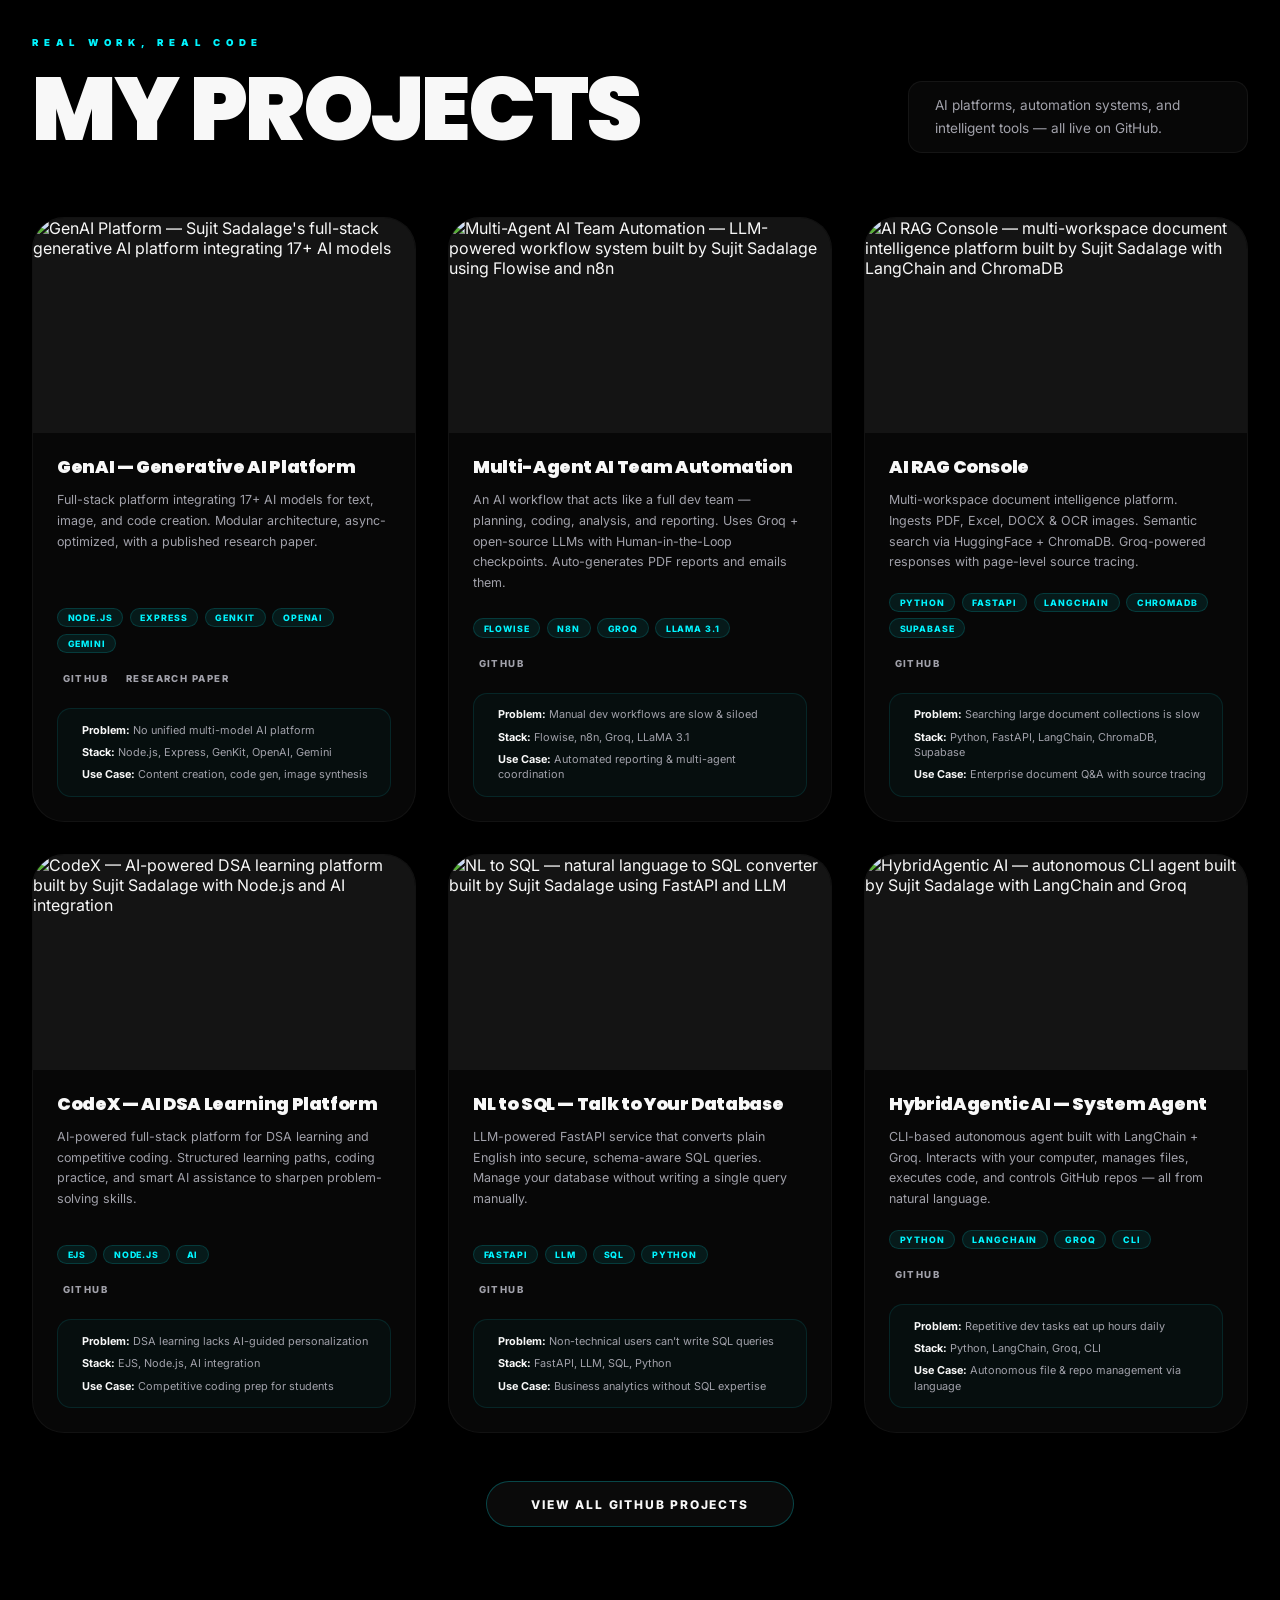
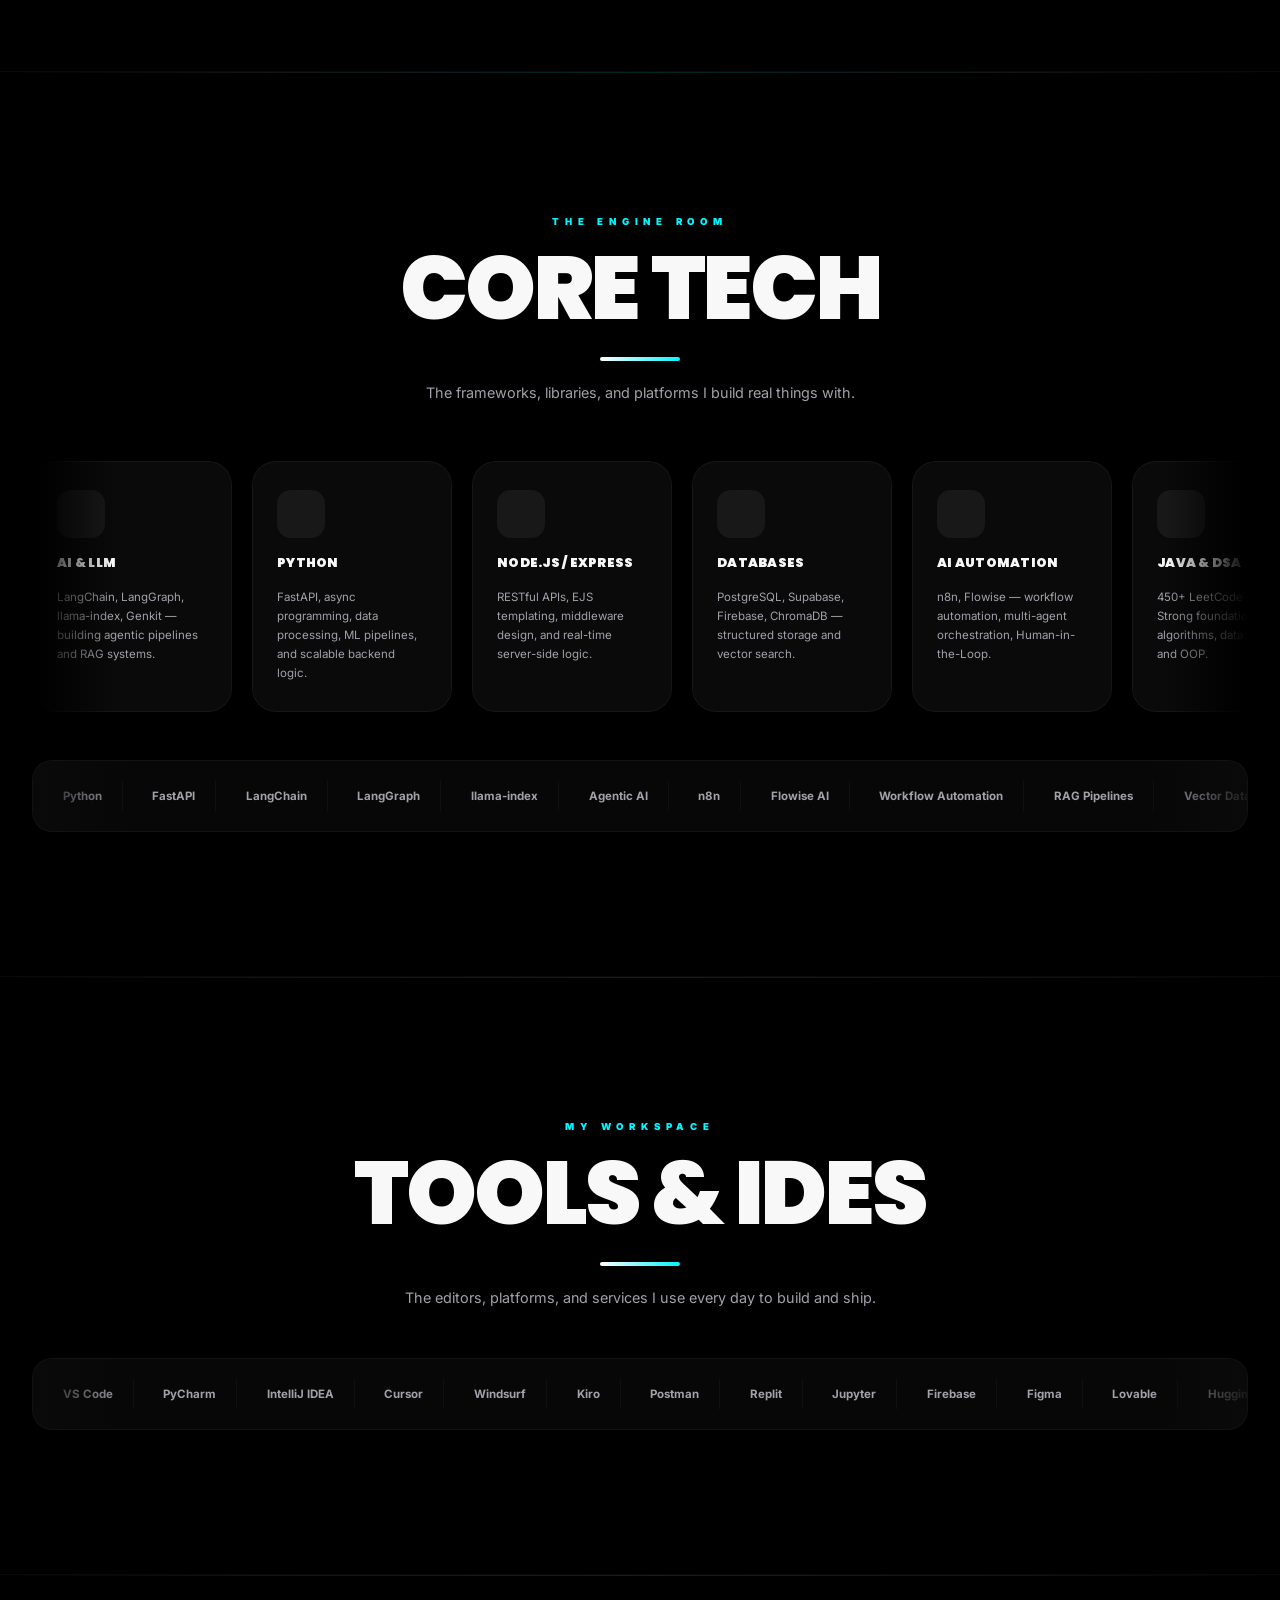
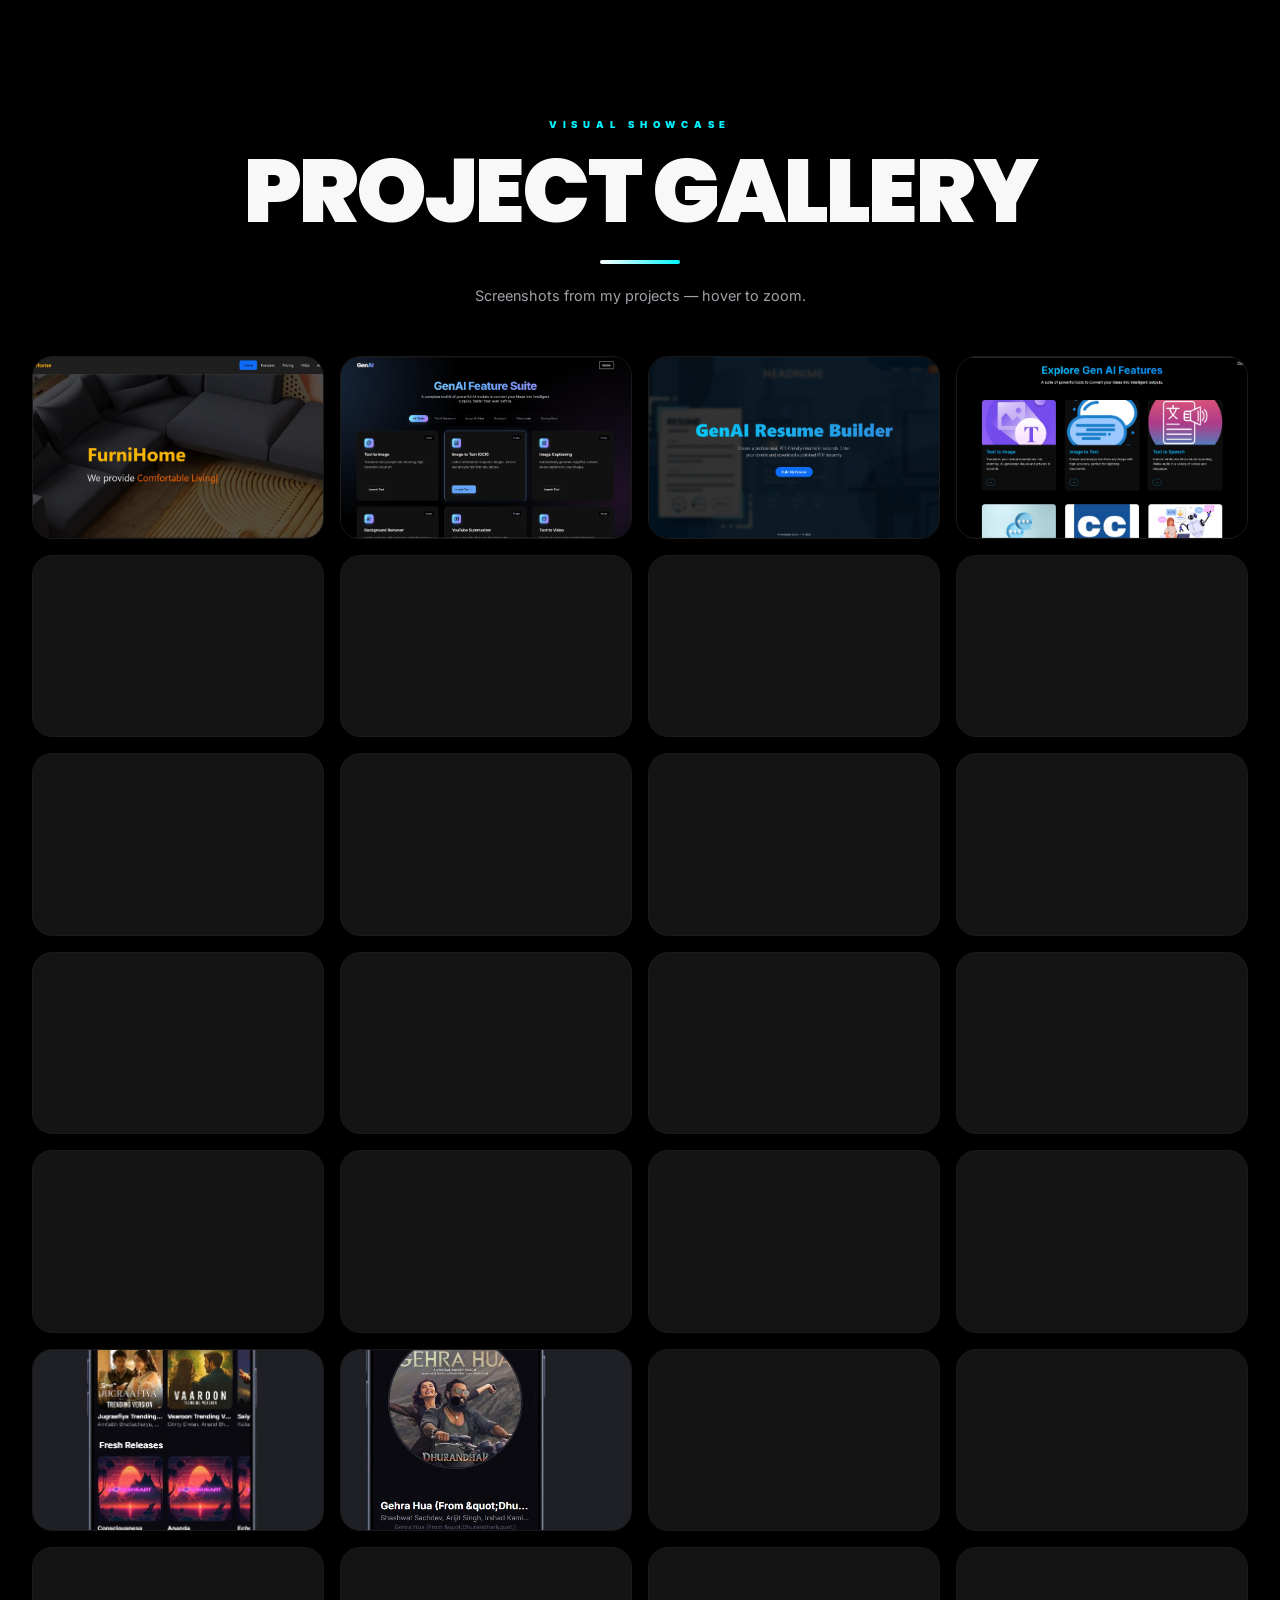
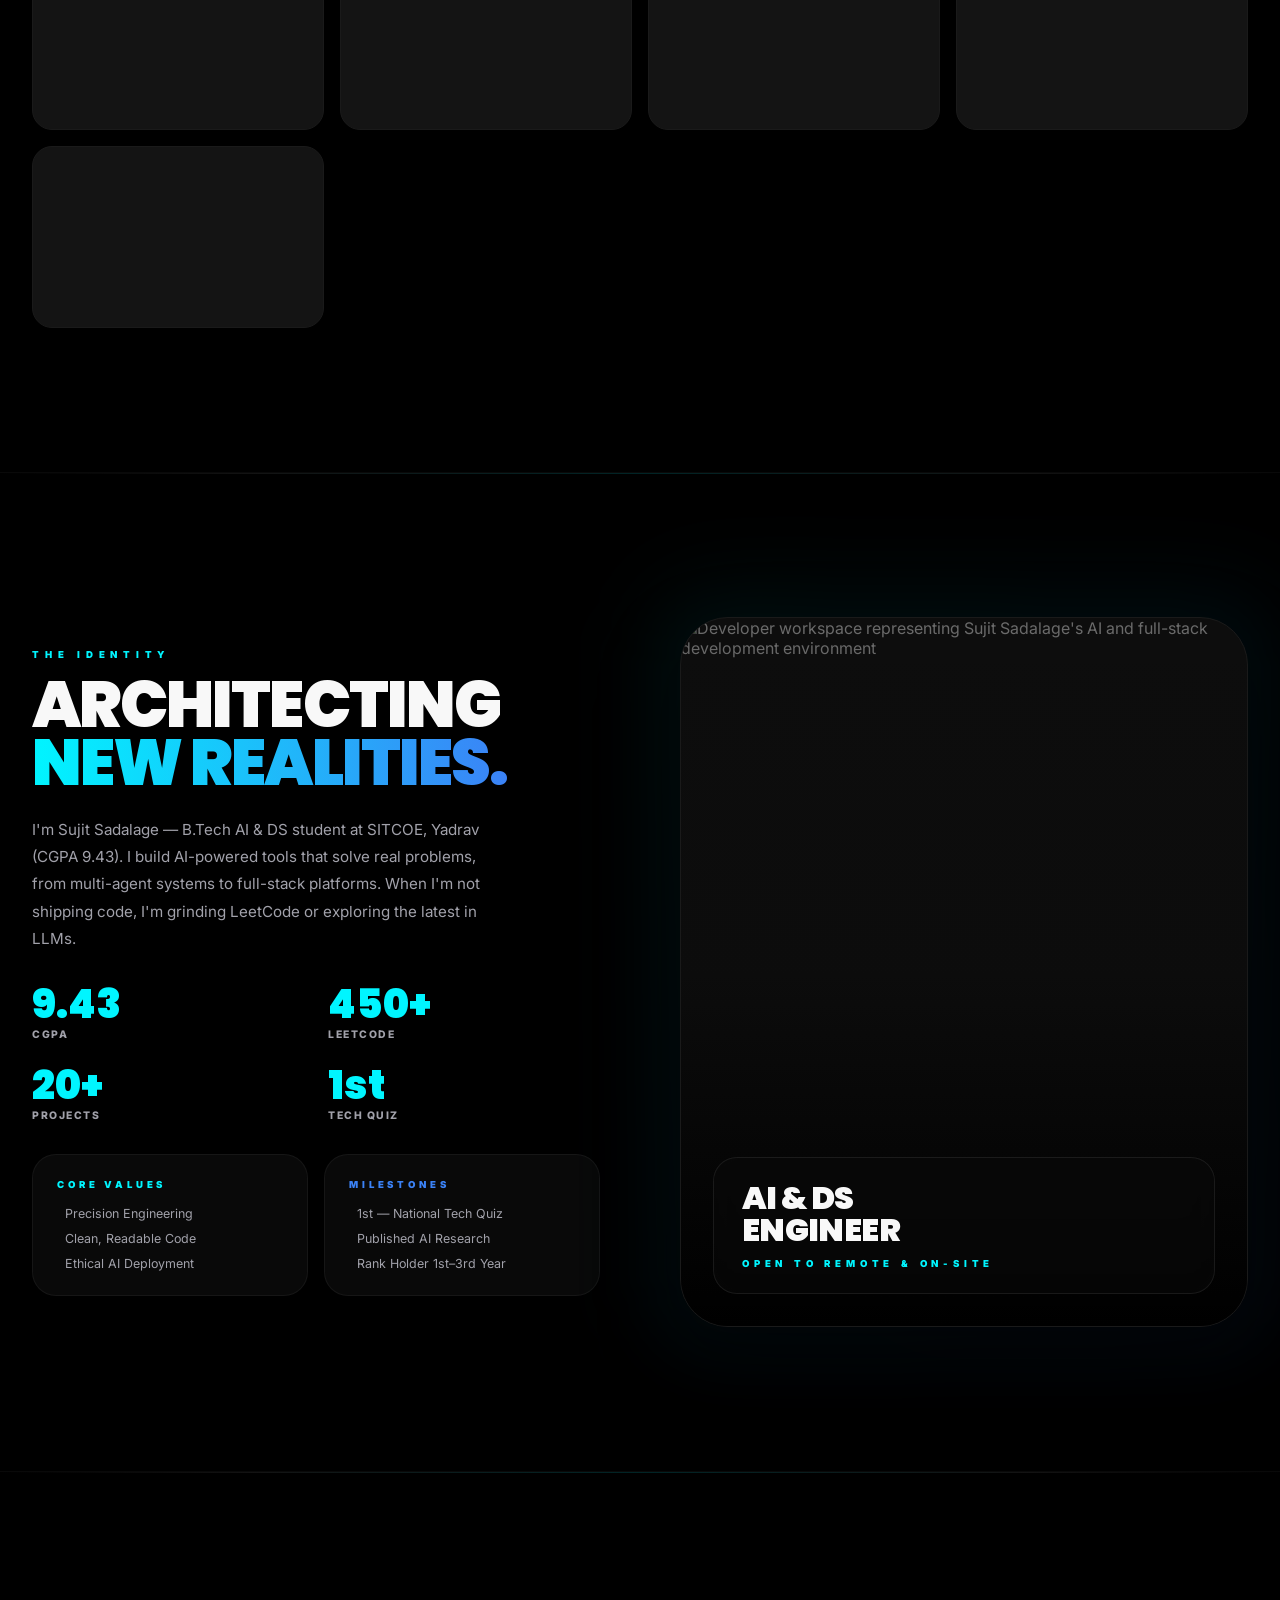
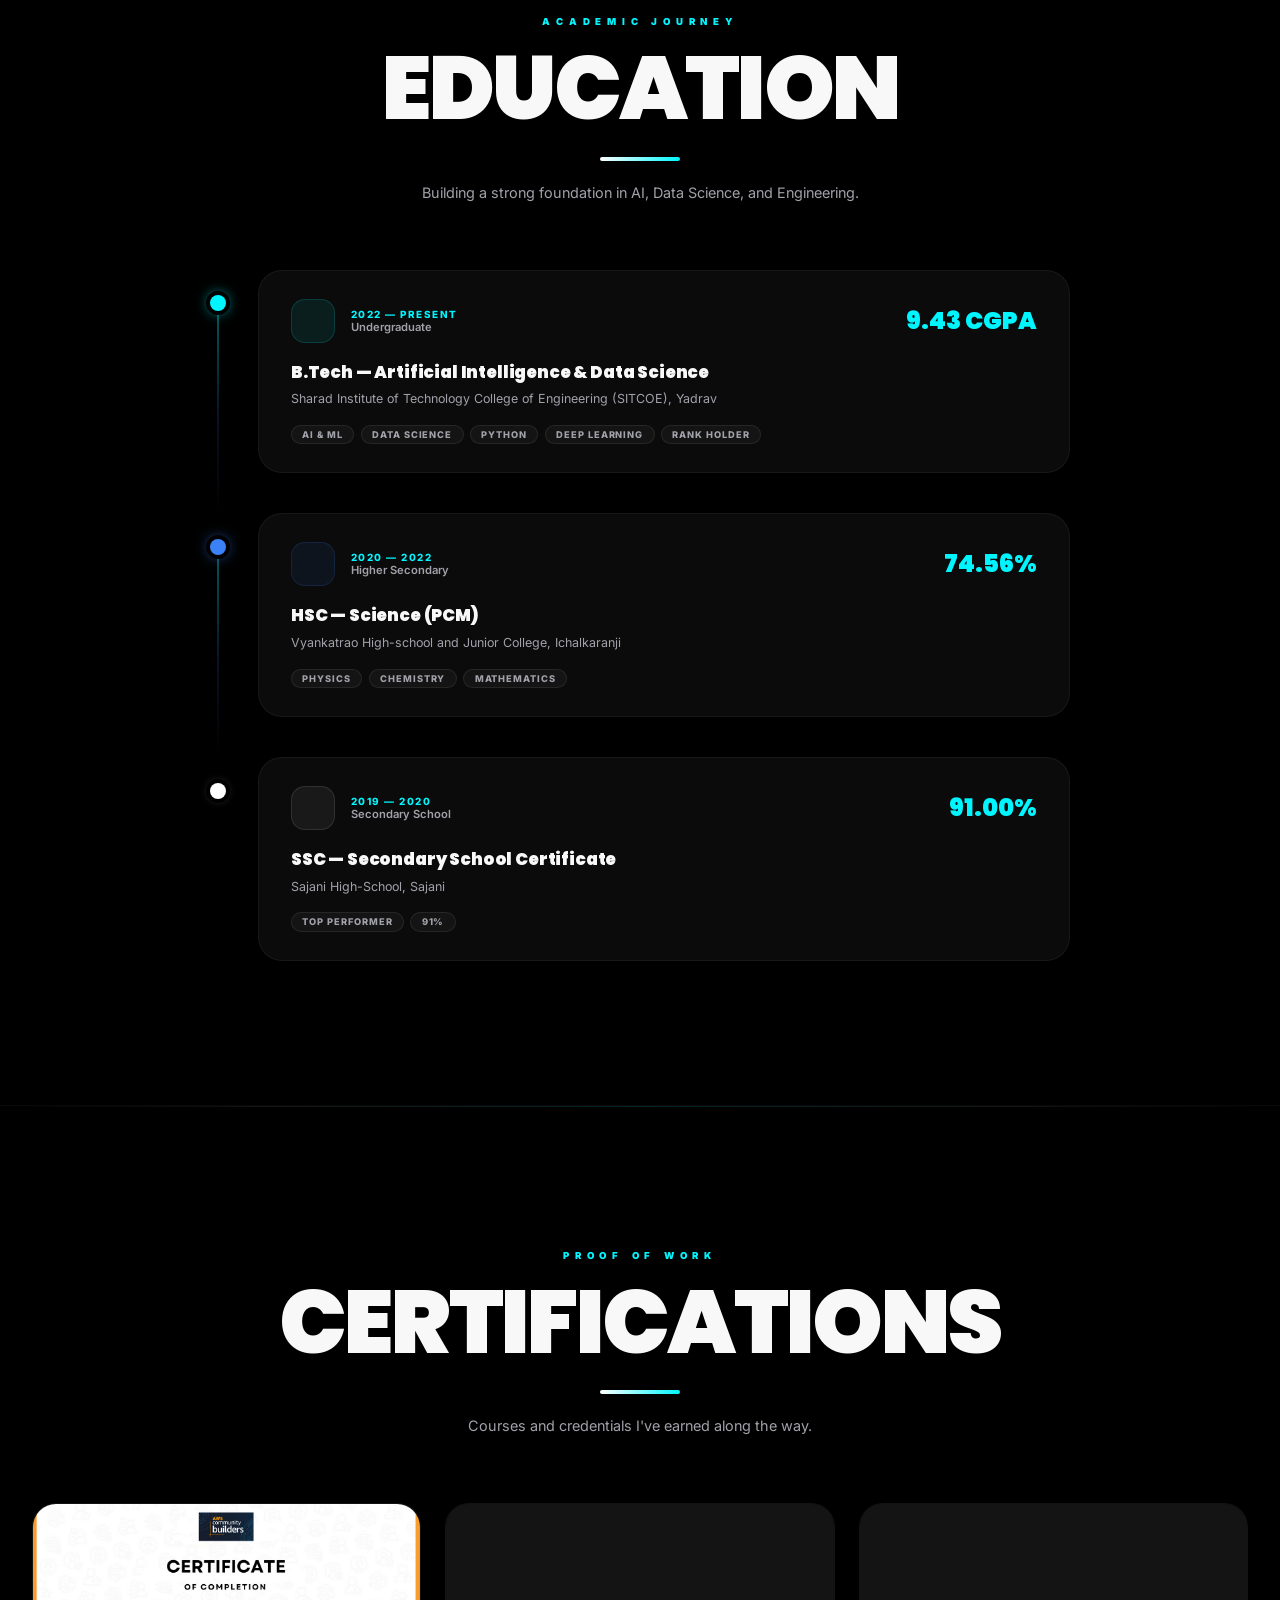
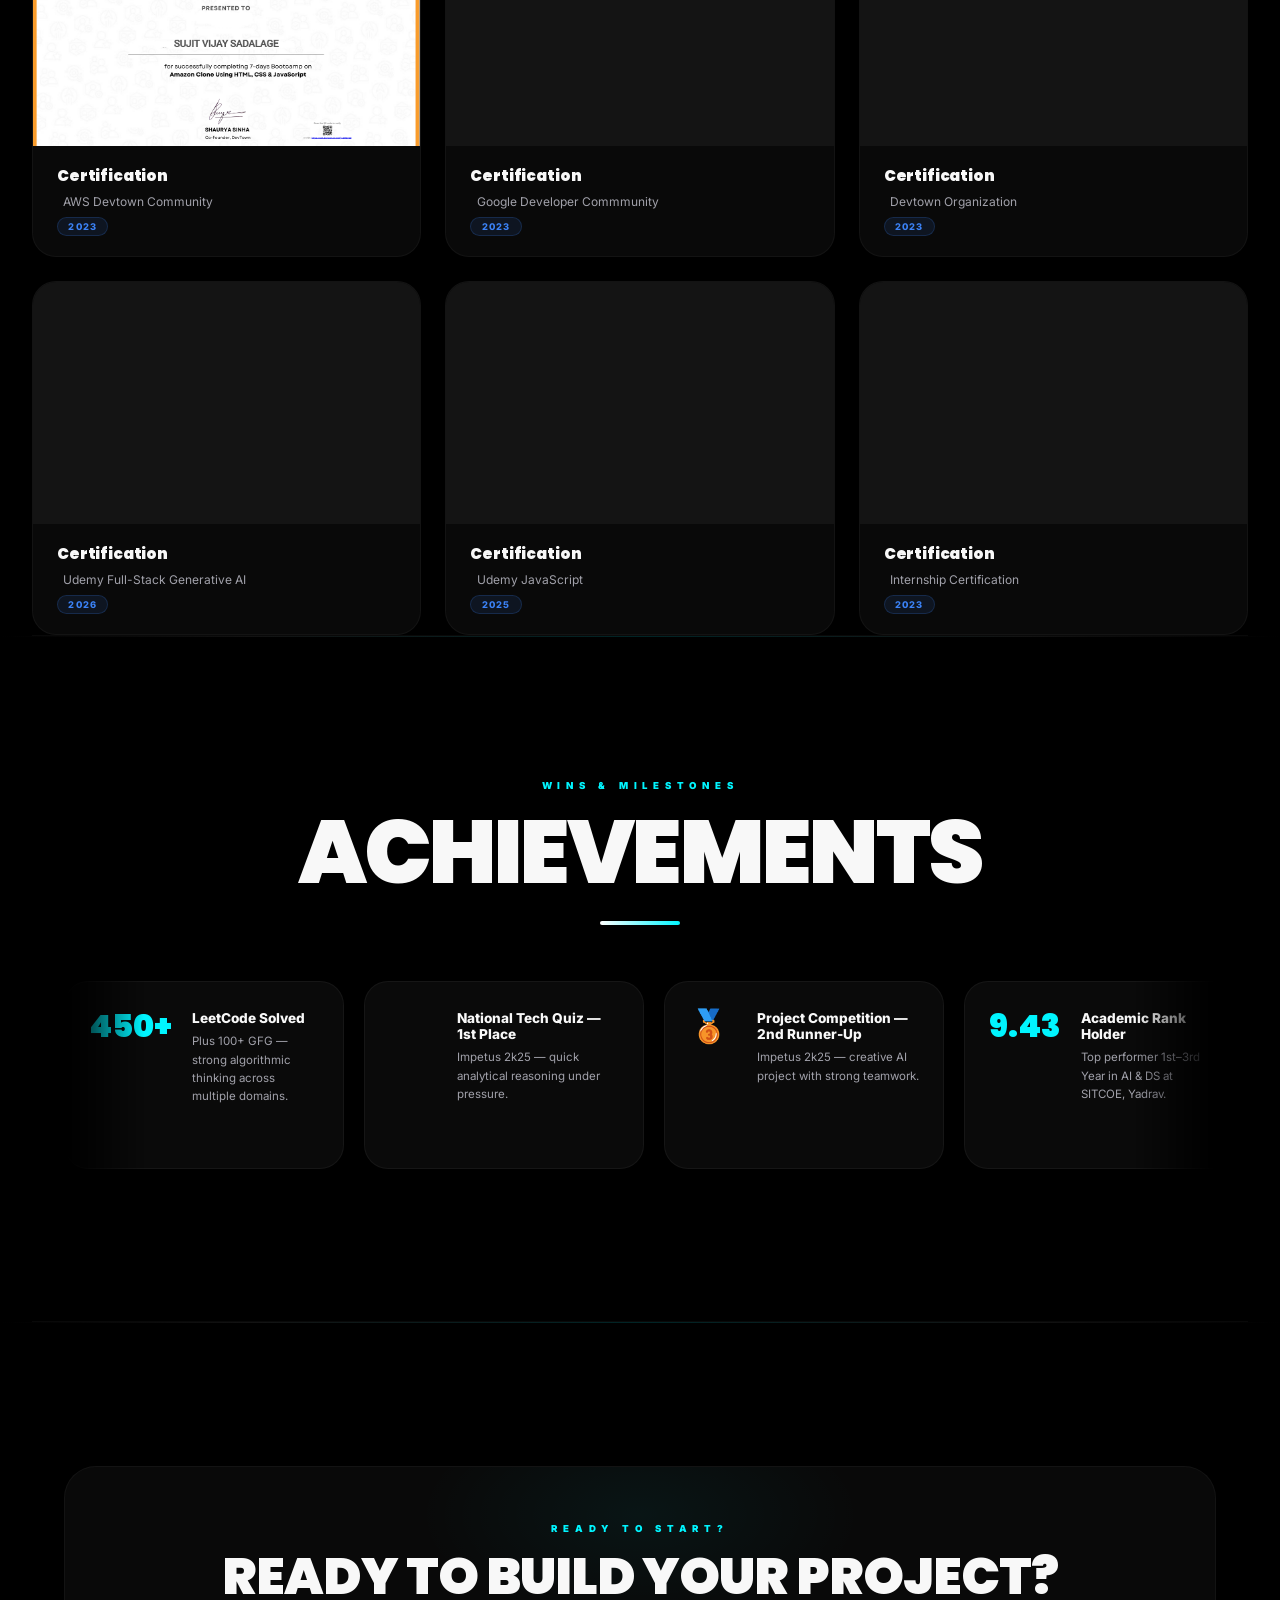
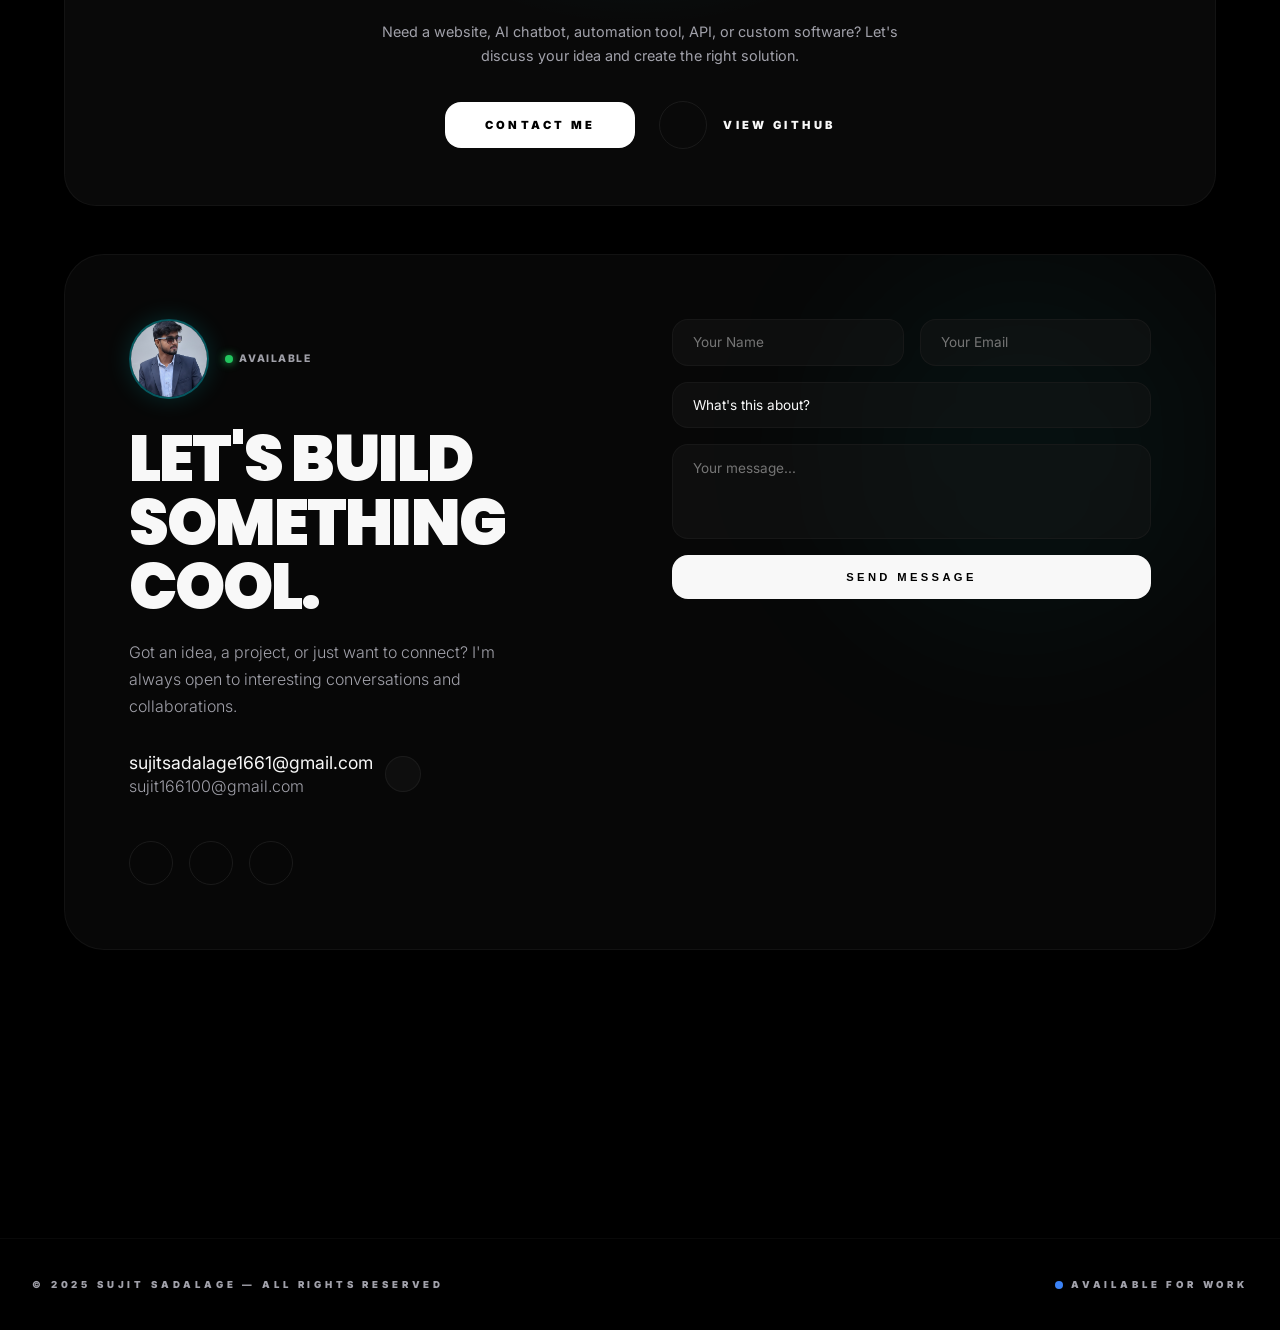
==== commit 0d925469: "added logo" ====
--- a/index.html
+++ b/index.html
@@ -3,7 +3,7 @@
 <head>
   <meta charset="UTF-8" />
   <meta name="viewport" content="width=device-width, initial-scale=1.0" />
-
+	<link rel="icon" href="favicon.png" type="image/png">
   <!-- ===== PRIMARY SEO ===== -->
   <title>Sujit Sadalage | AI Engineer | Full Stack Developer | Portfolio</title>
   <meta name="description" content="Sujit Sadalage — AI Engineer & Full Stack Developer from India. Specialist in Python, FastAPI, LangChain, RAG systems & GenAI. View projects & hire." />
@@ -1349,7 +1349,7 @@
       </div>
 
       <div class="ach-card-m">
-        <div class="ach-card-m-num">�</div>
+        <div class="ach-card-m-num"> </div>
         <div class="ach-card-m-body">
           <h4>National Tech Quiz — 1st Place</h4>
           <p>Impetus 2k25 — quick analytical reasoning under pressure.</p>
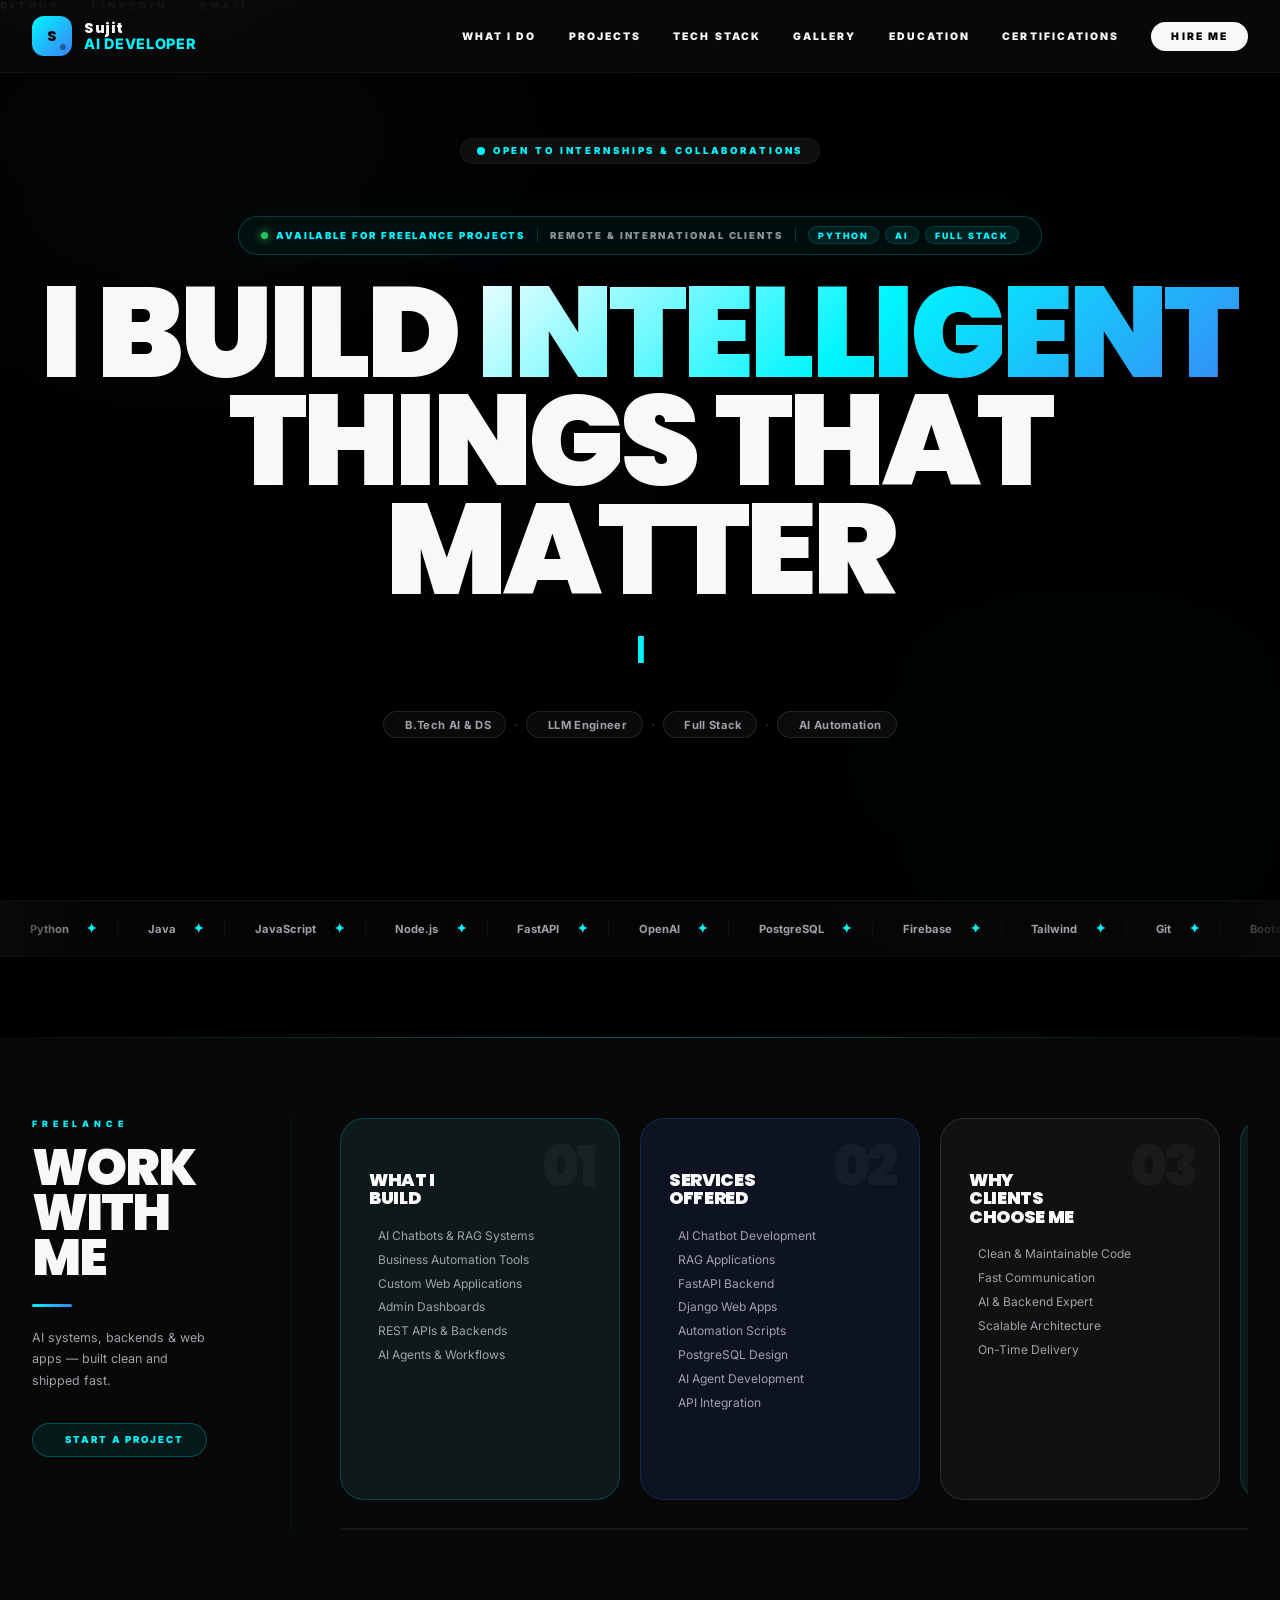
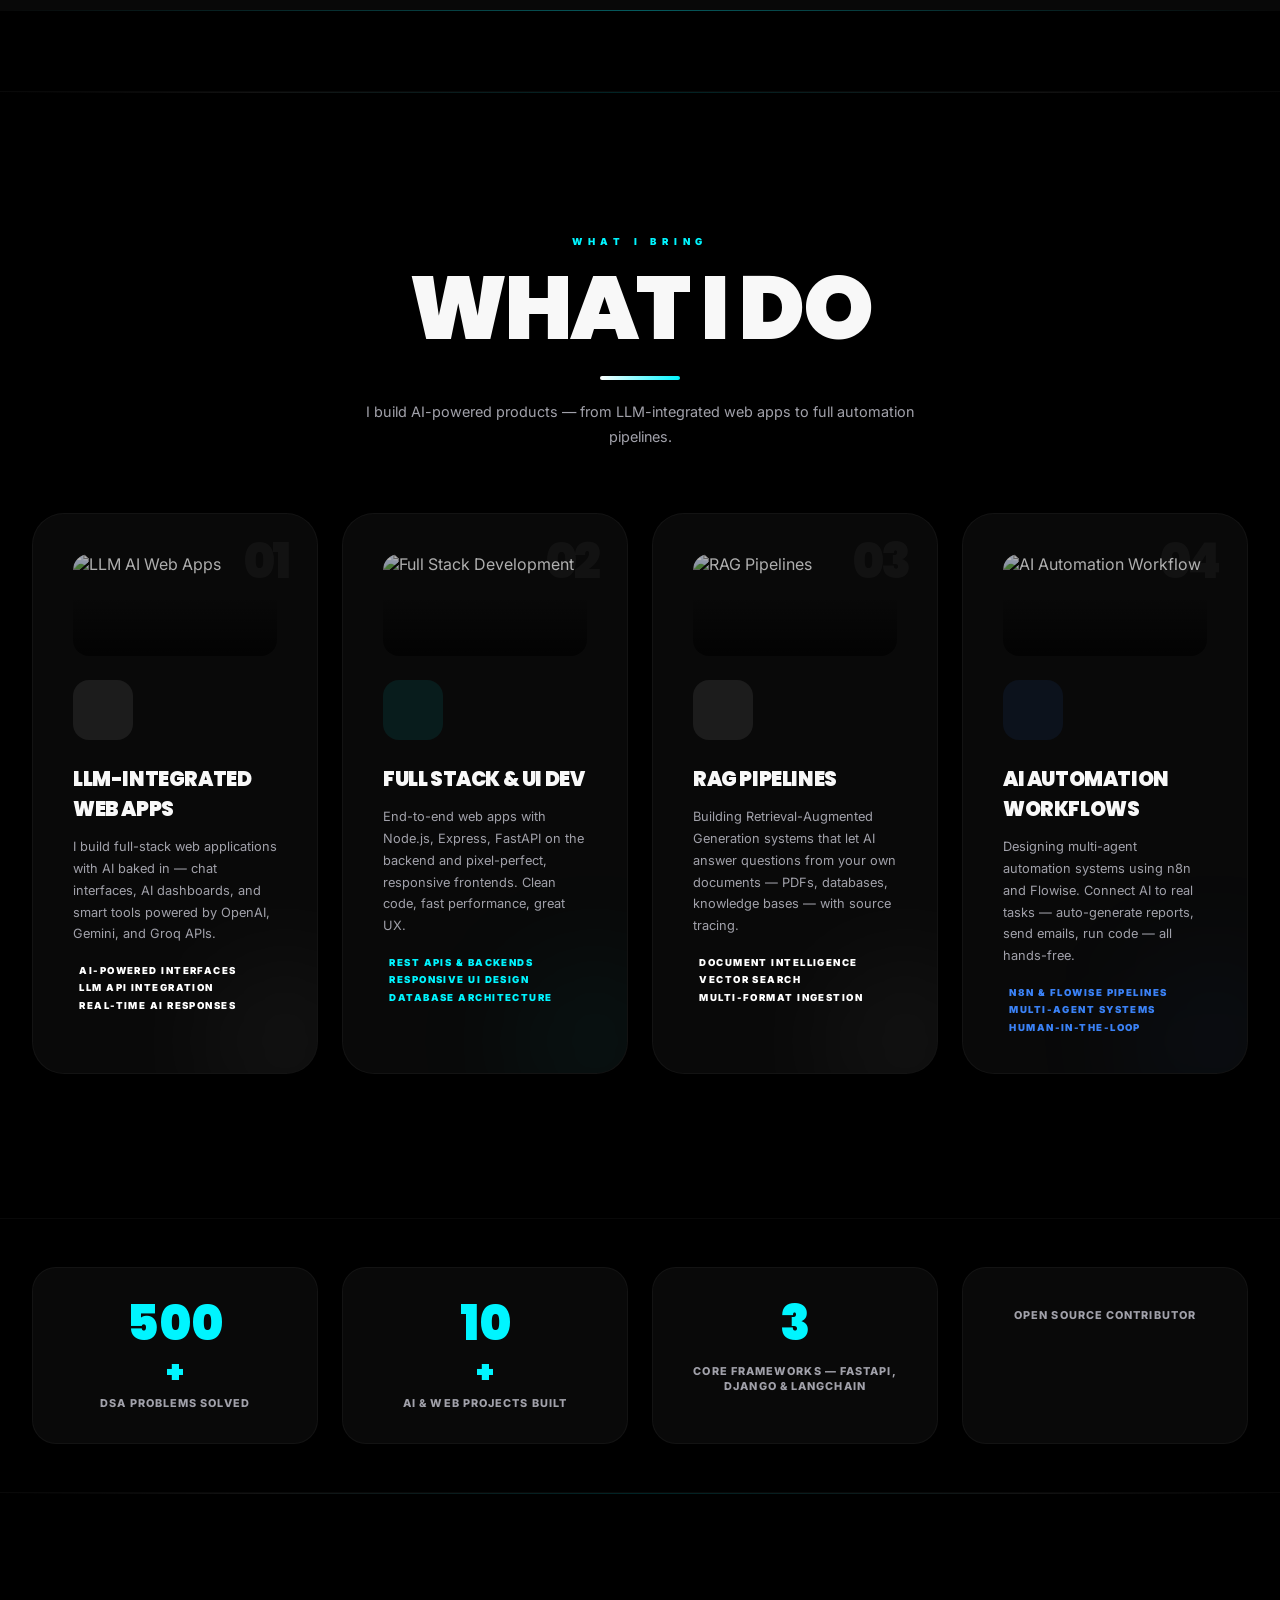
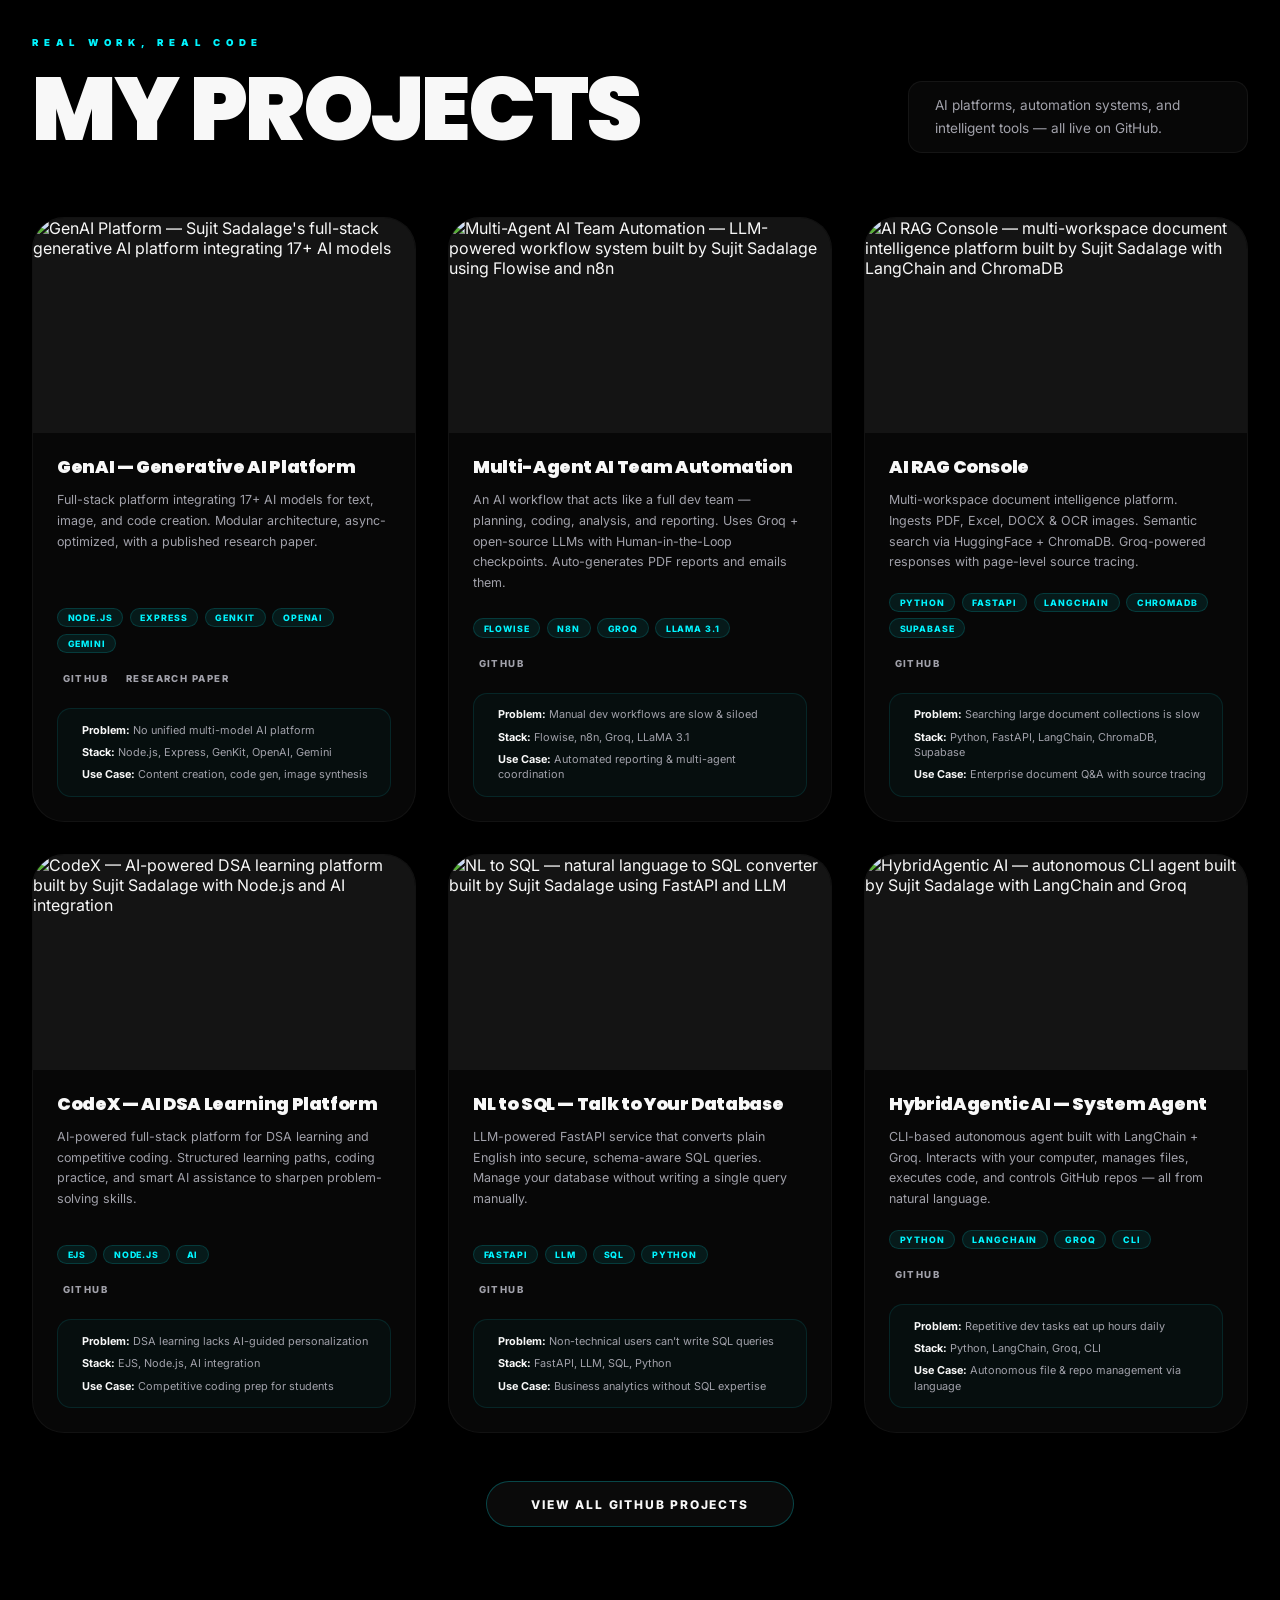
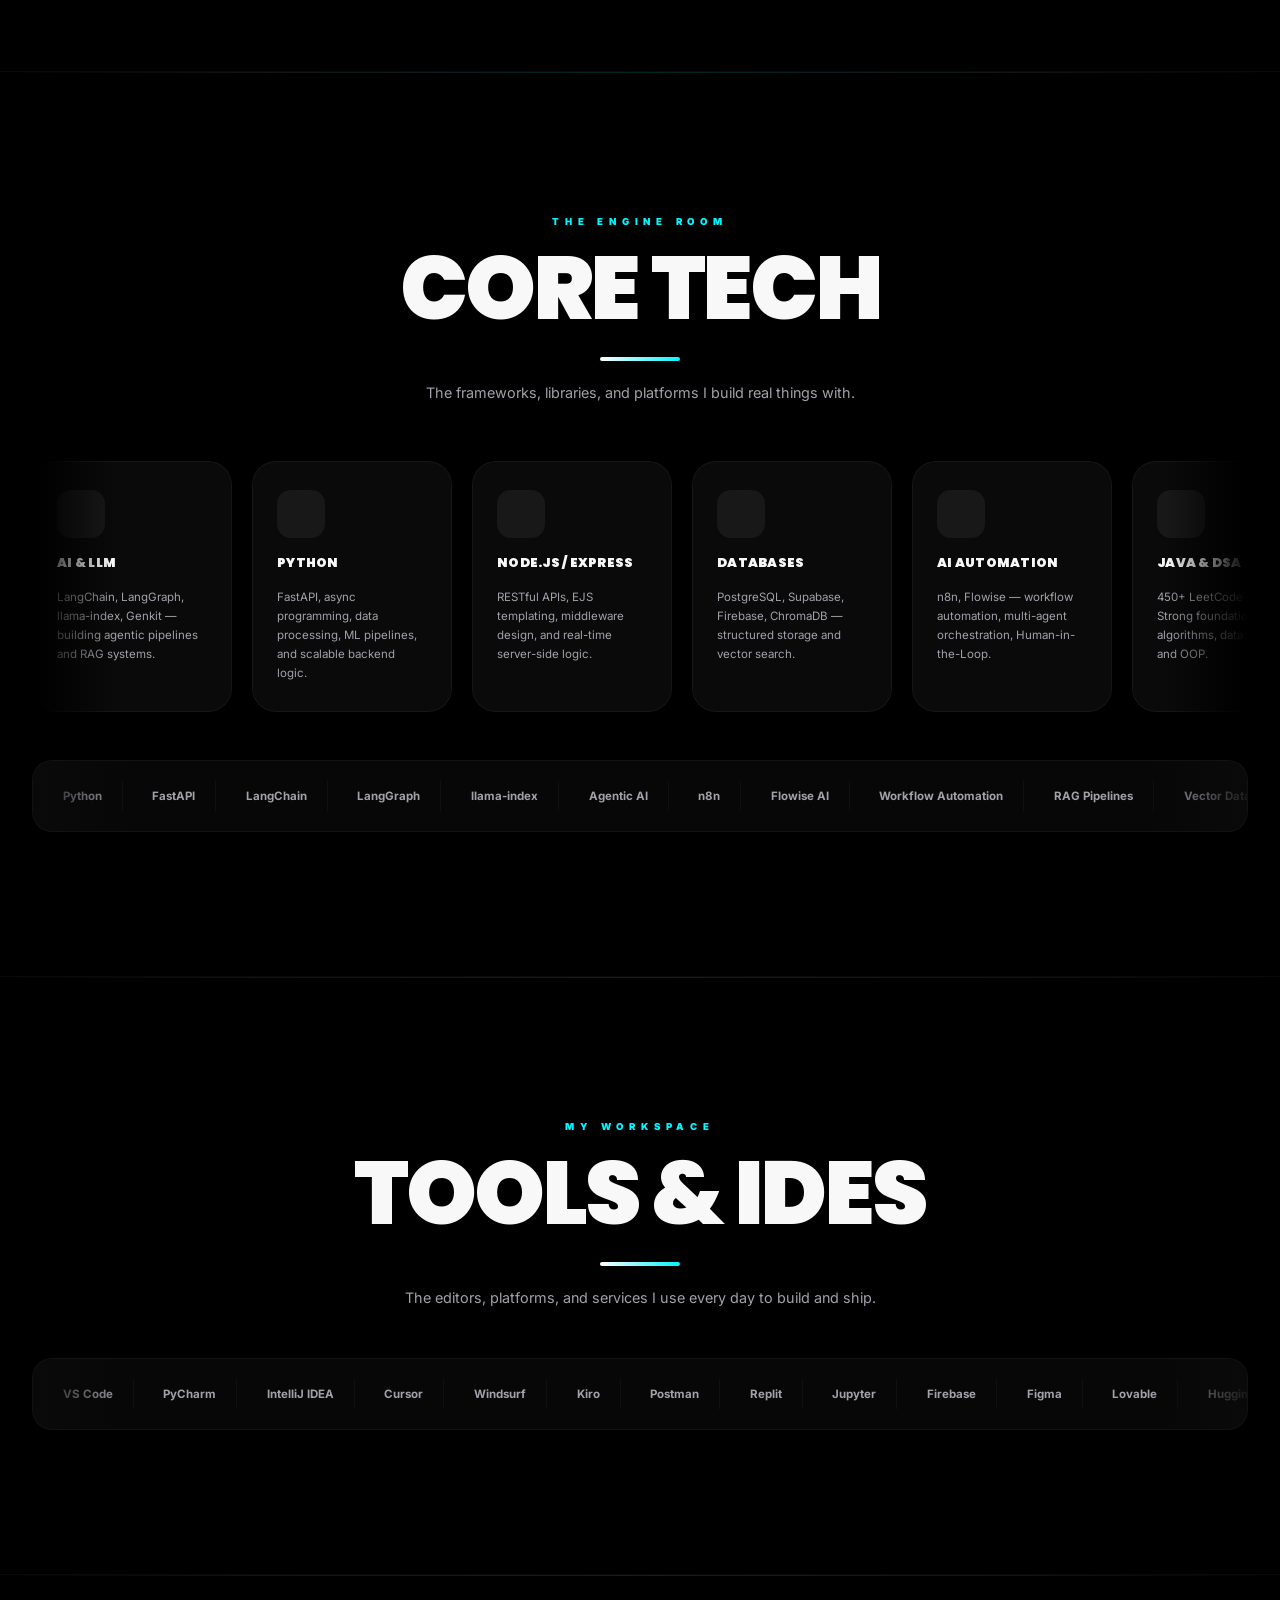
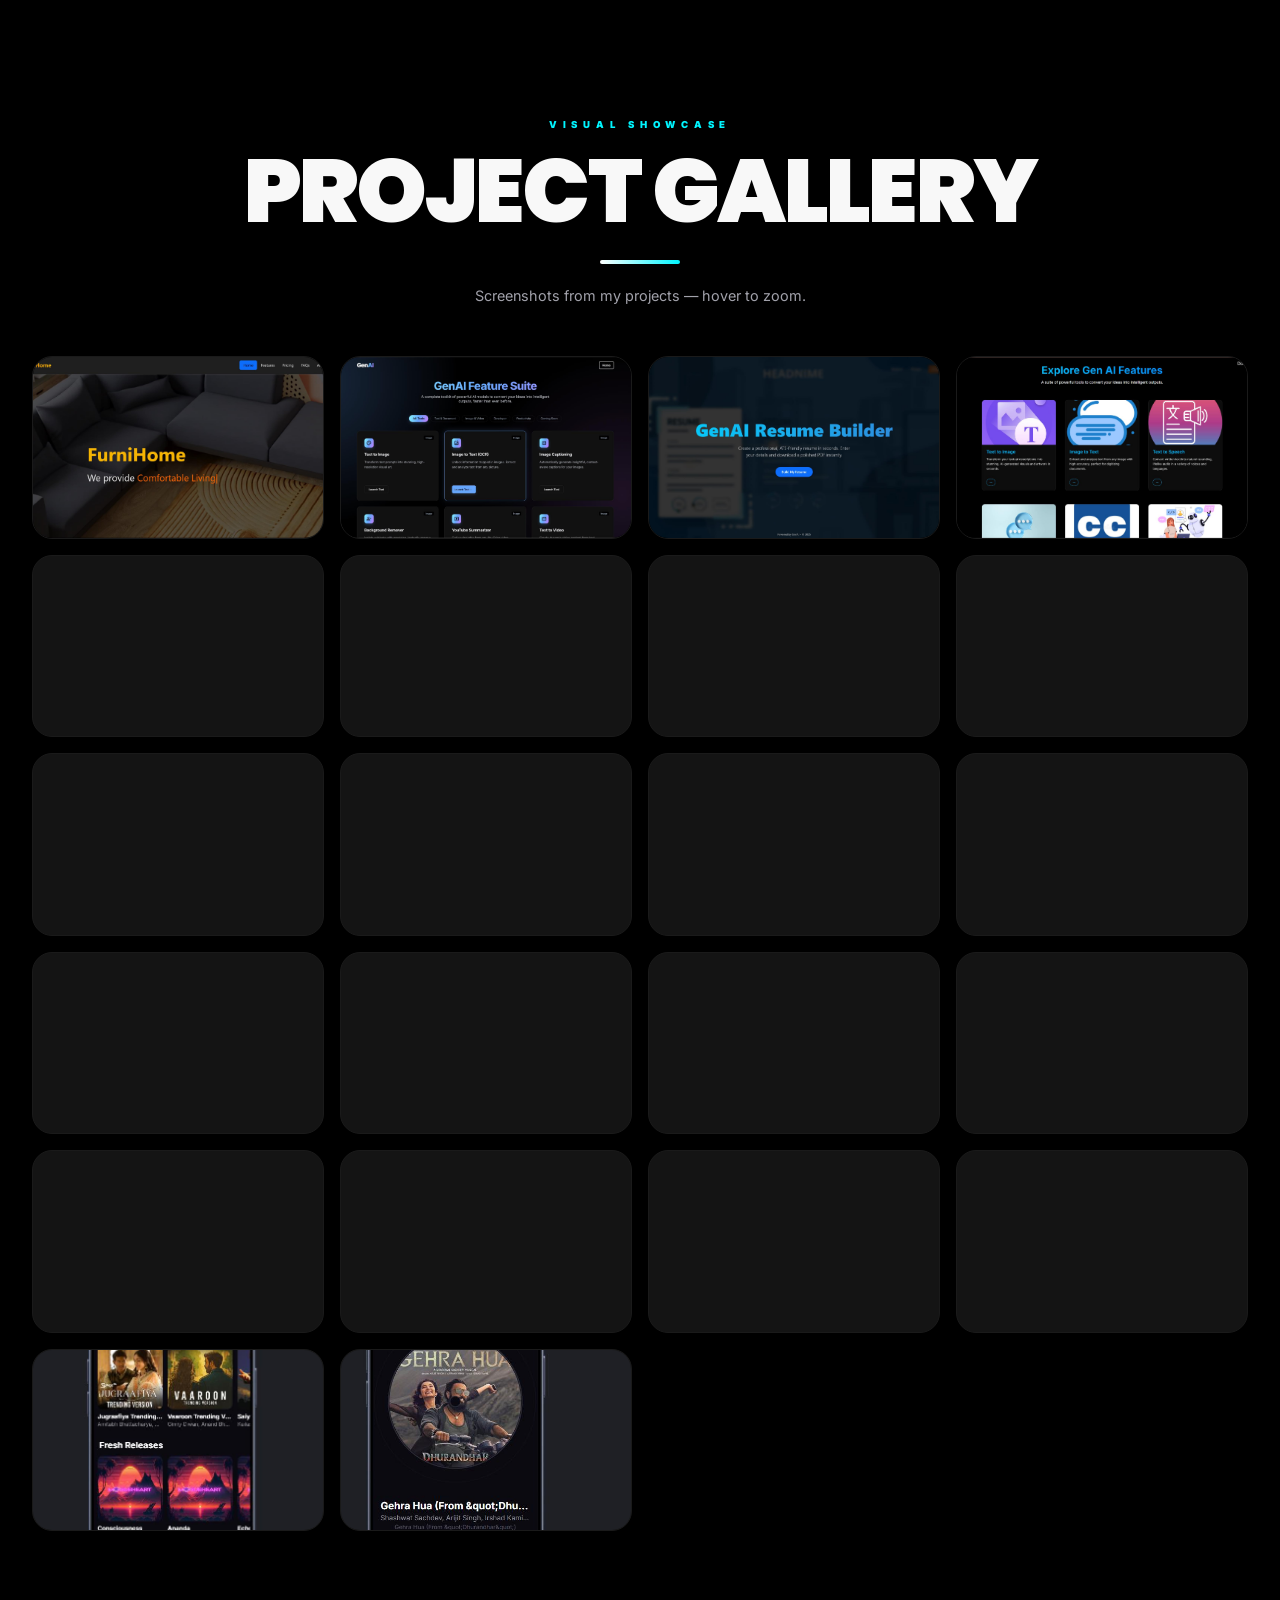
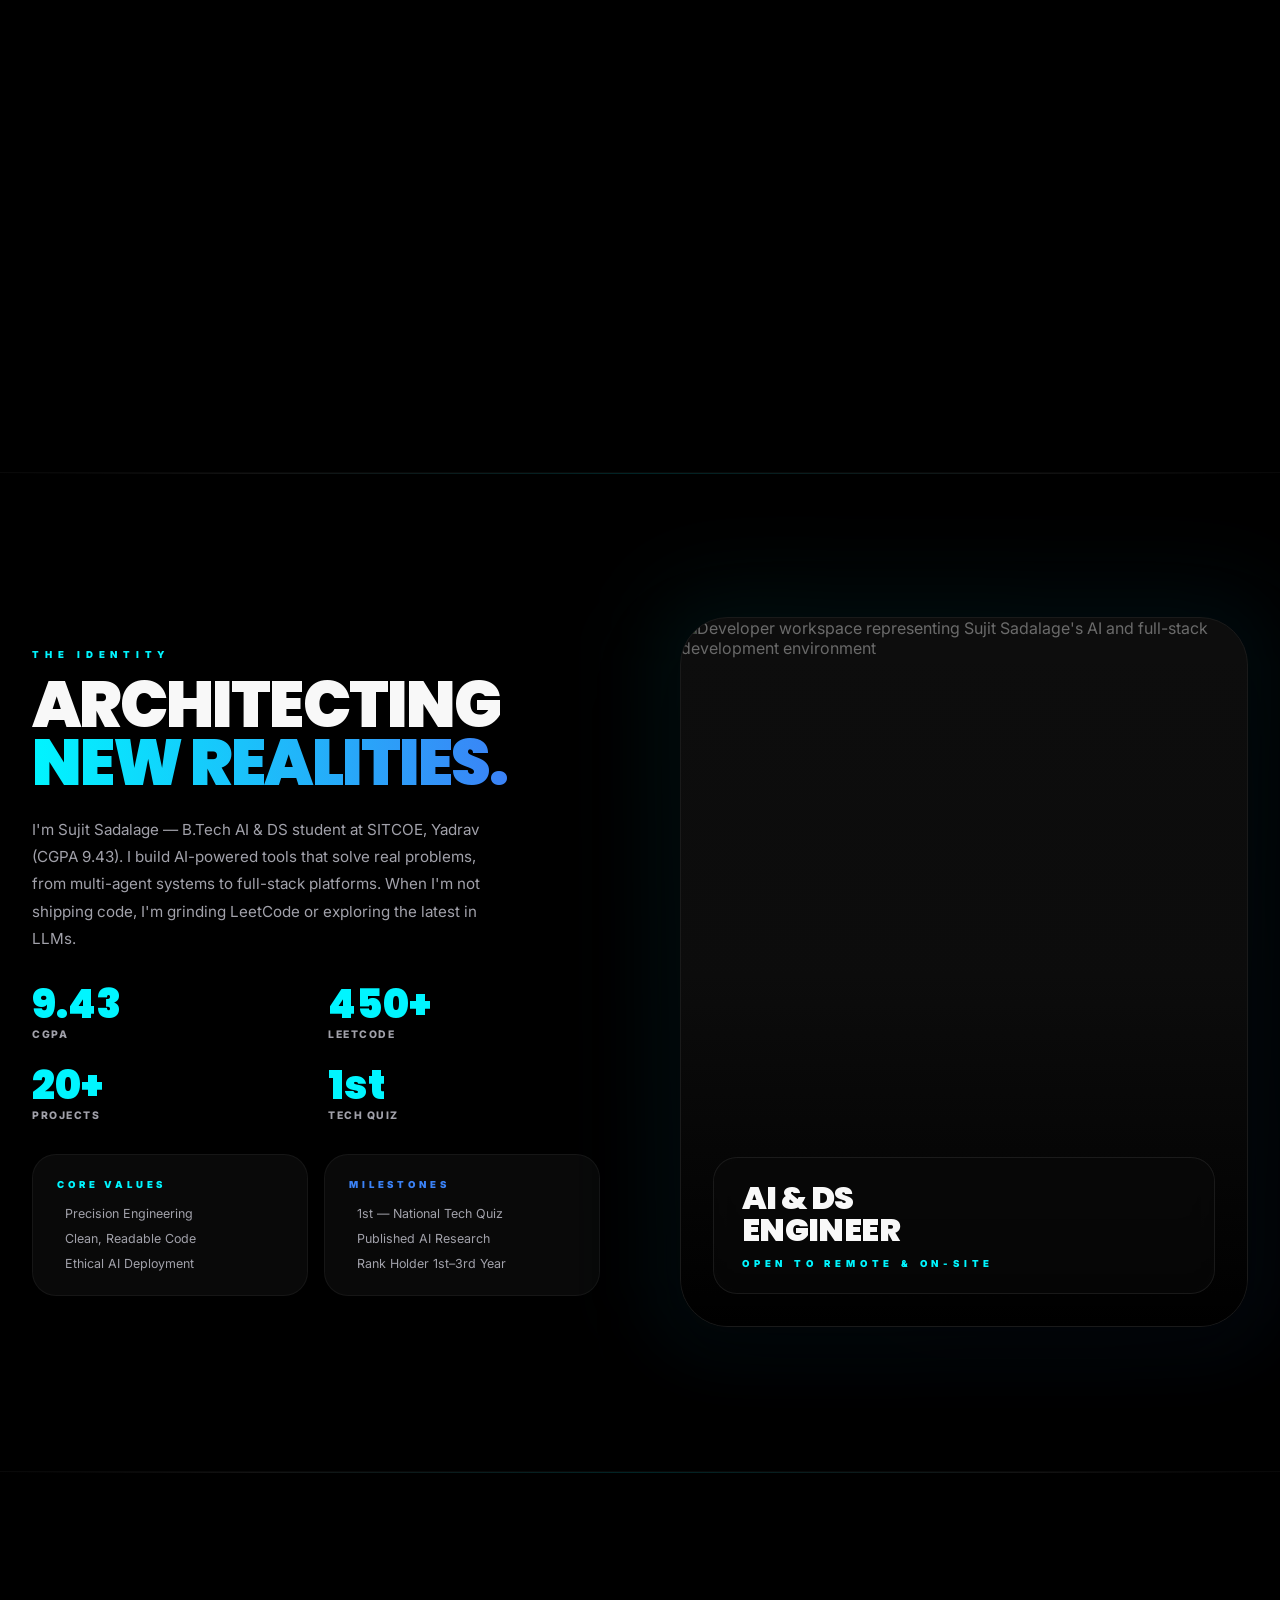
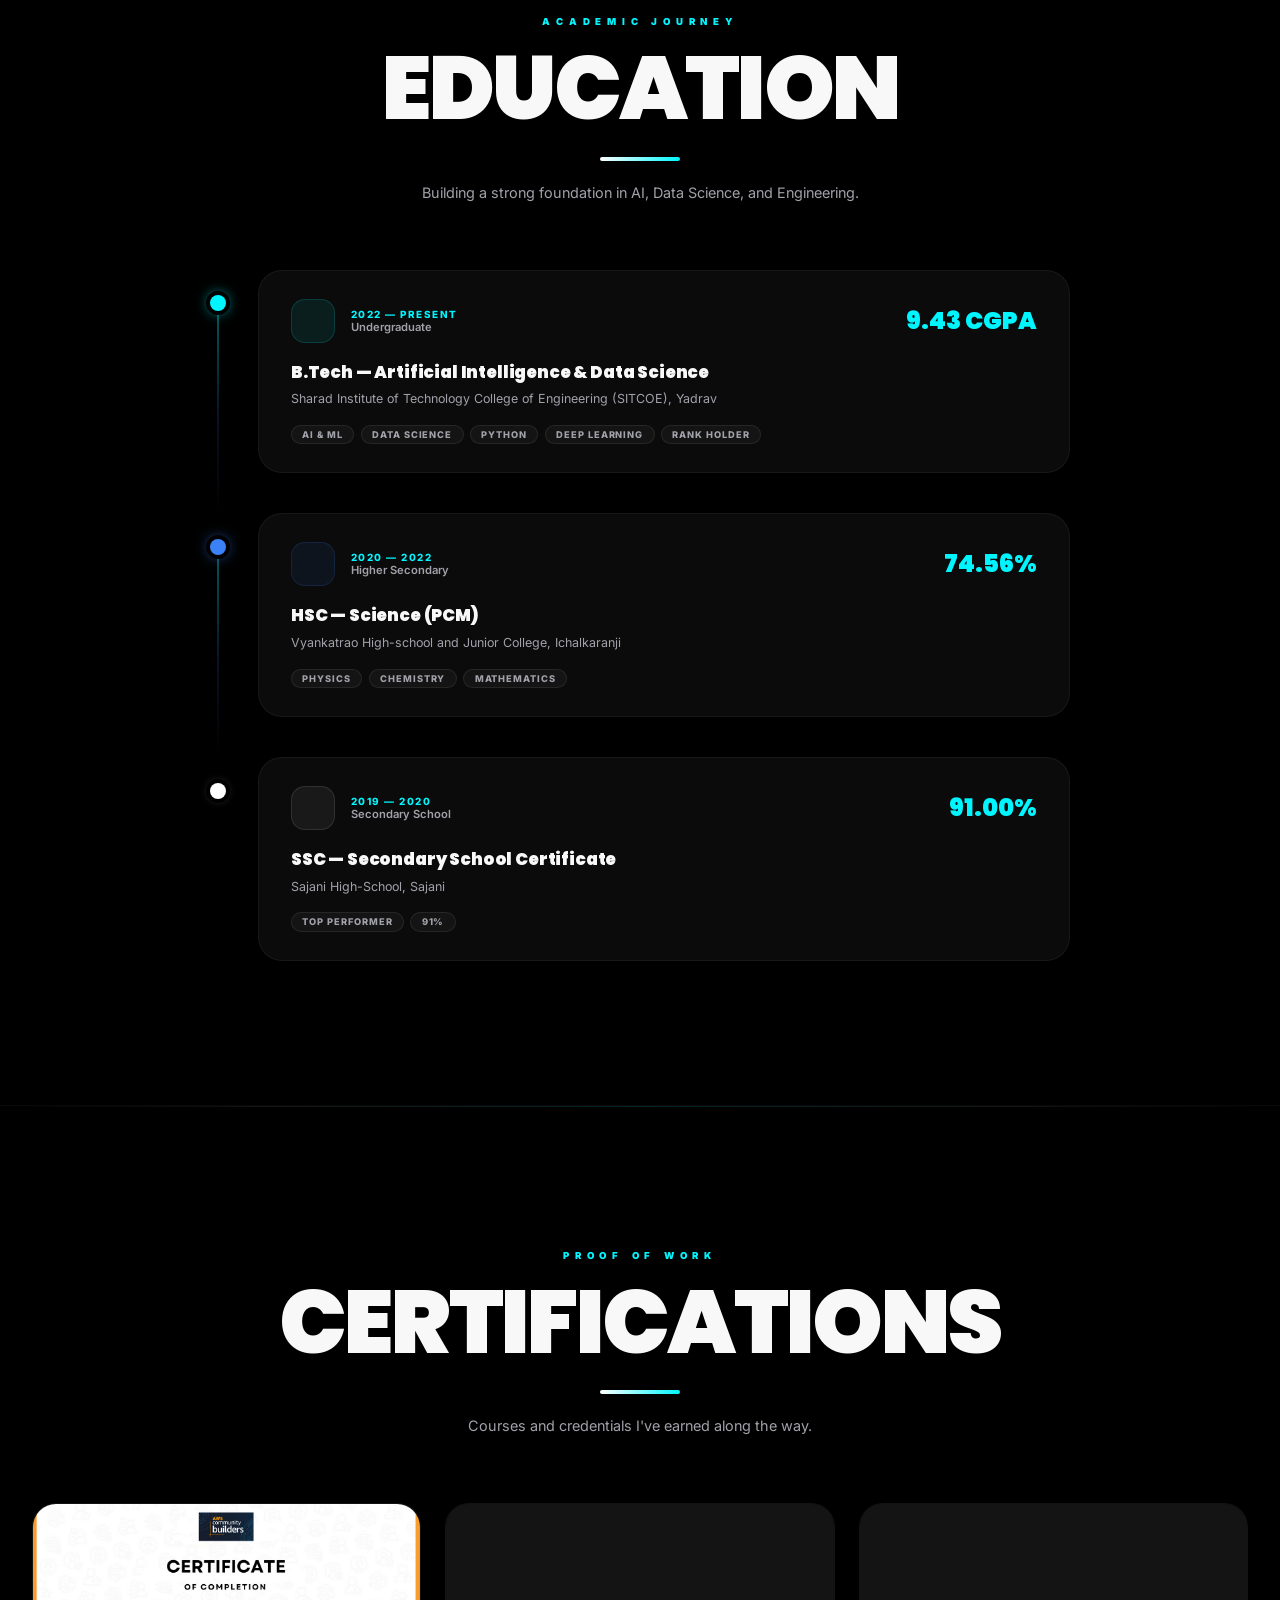
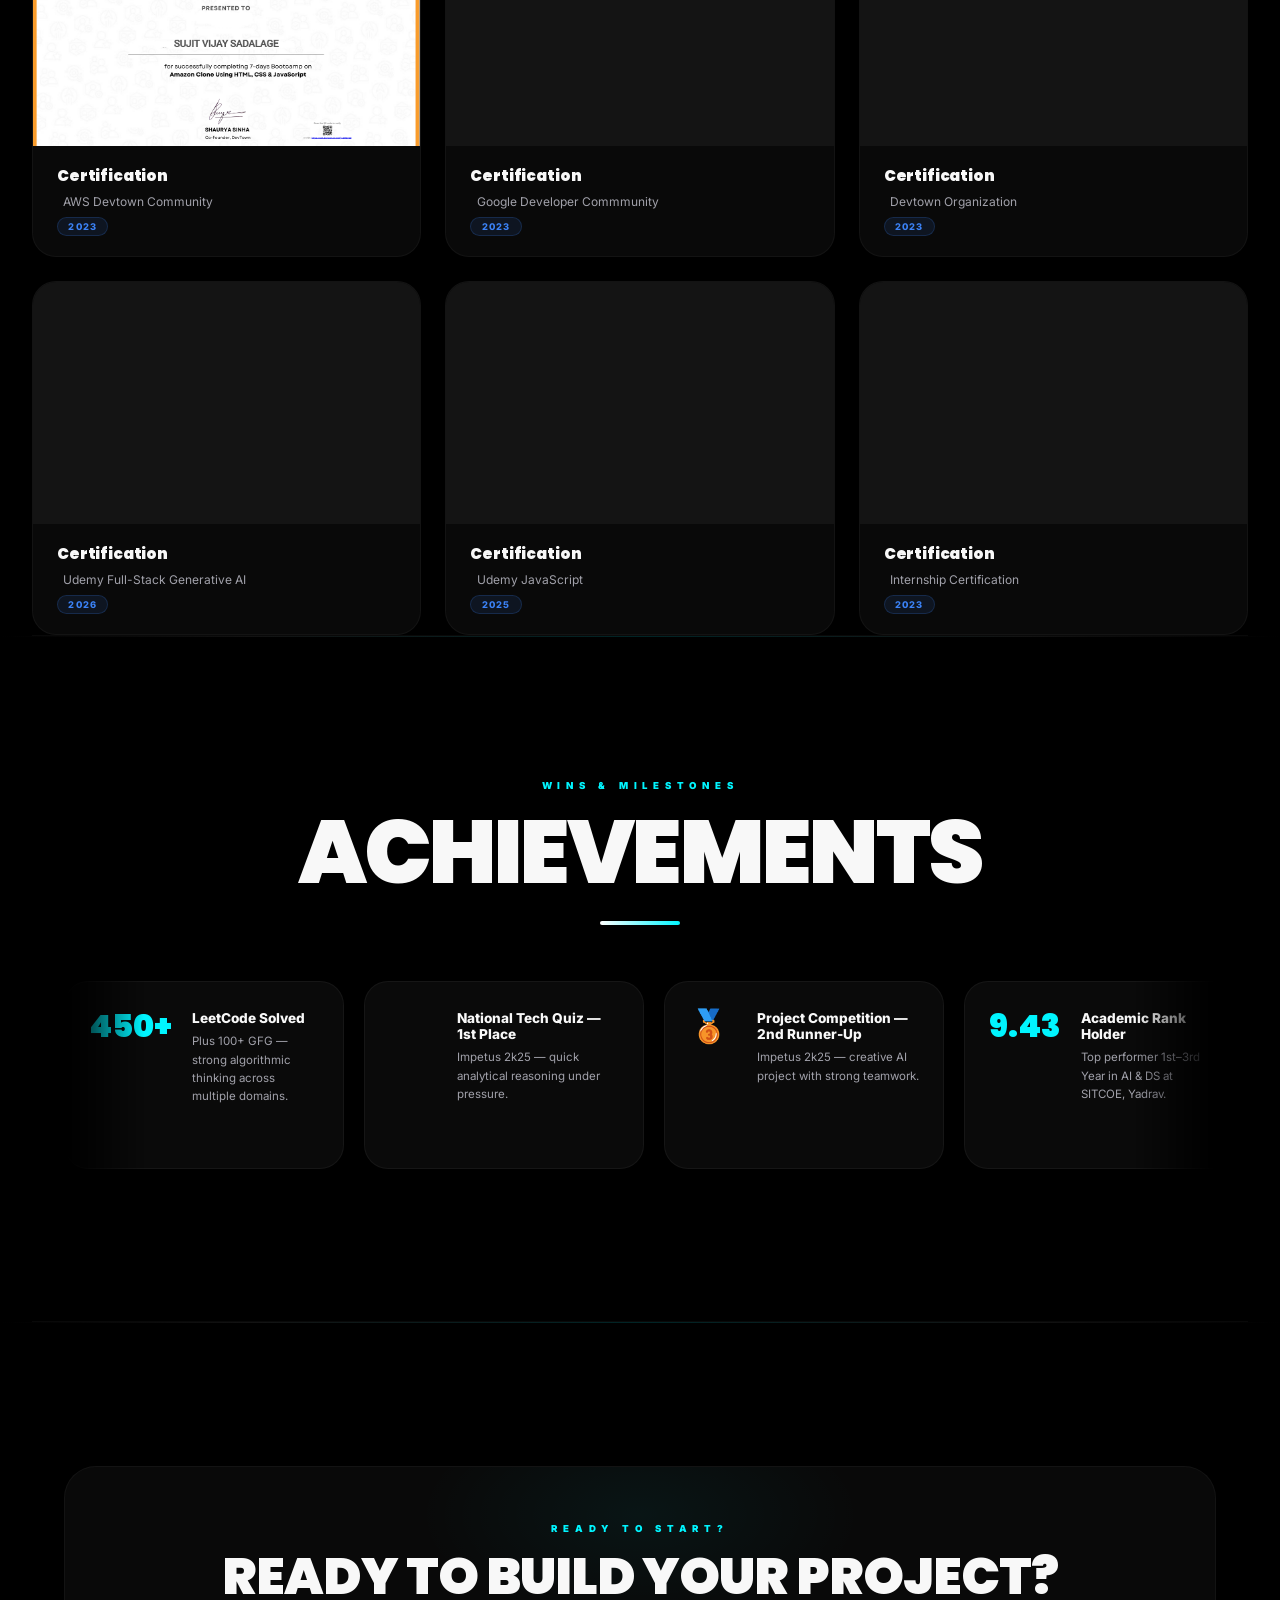
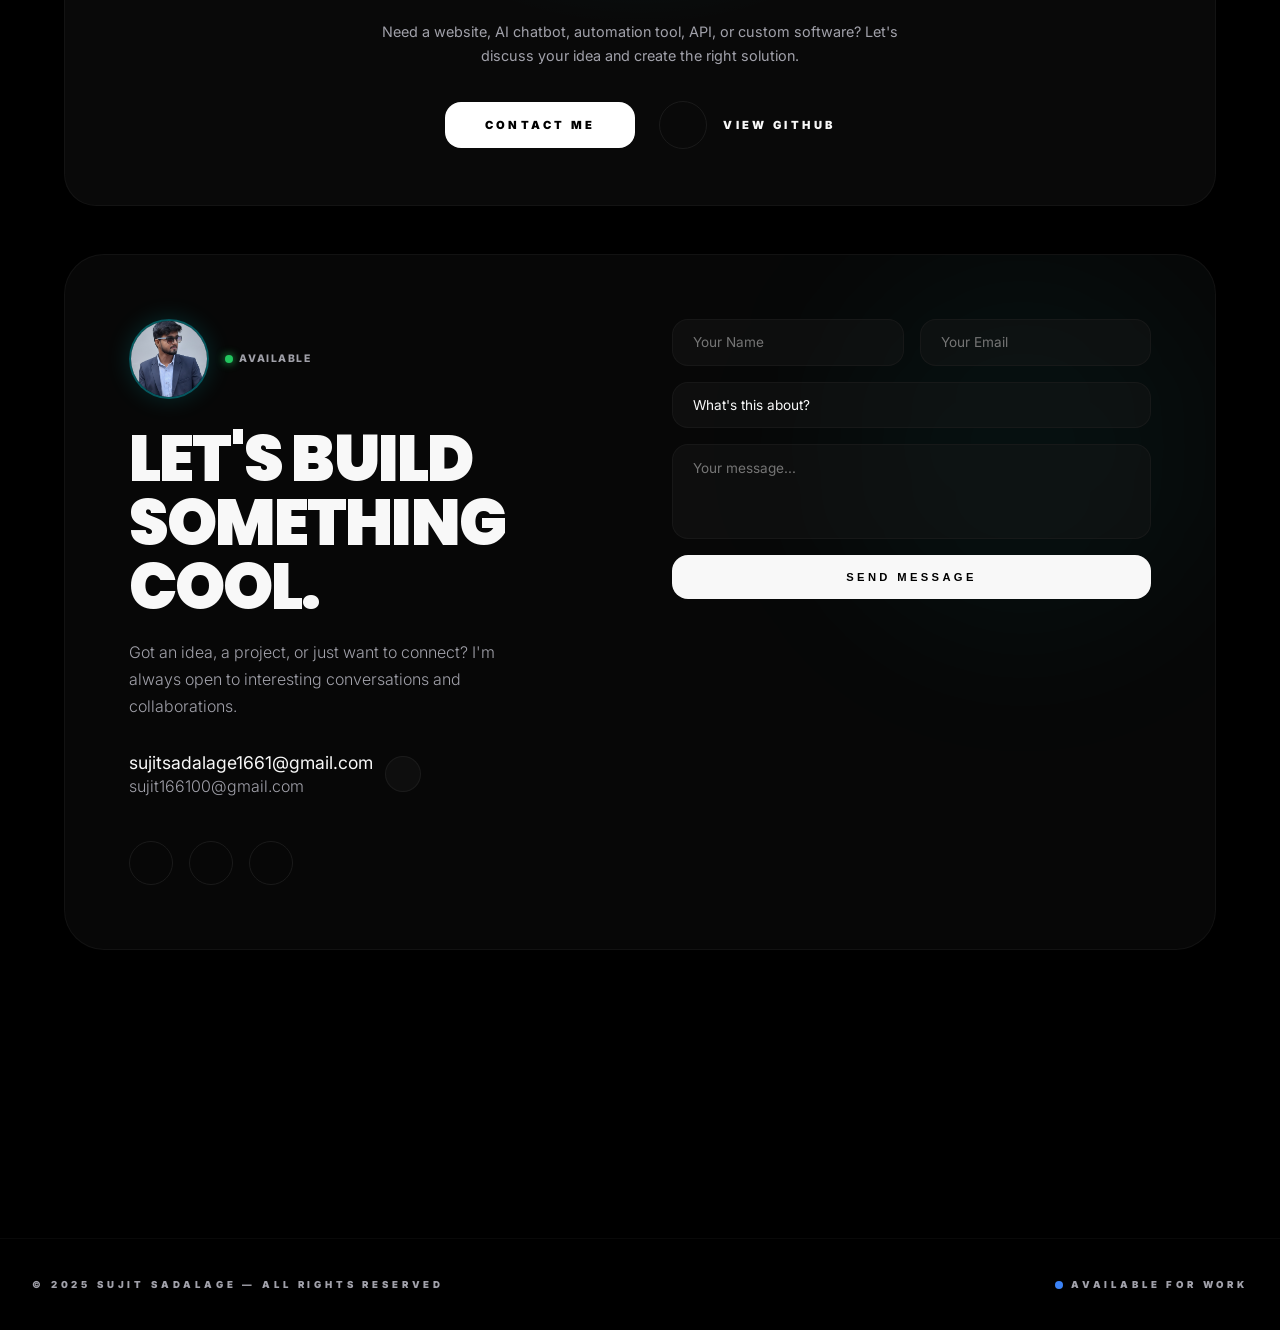
==== commit ca836522: "Update index.html" ====
--- a/index.html
+++ b/index.html
@@ -3,7 +3,7 @@
 <head>
   <meta charset="UTF-8" />
   <meta name="viewport" content="width=device-width, initial-scale=1.0" />
-	<link rel="icon" href="favicon.png" type="image/png">
+	<link rel="icon" href="fevicon.png" type="image/png">
   <!-- ===== PRIMARY SEO ===== -->
   <title>Sujit Sadalage | AI Engineer | Full Stack Developer | Portfolio</title>
   <meta name="description" content="Sujit Sadalage — AI Engineer & Full Stack Developer from India. Specialist in Python, FastAPI, LangChain, RAG systems & GenAI. View projects & hire." />
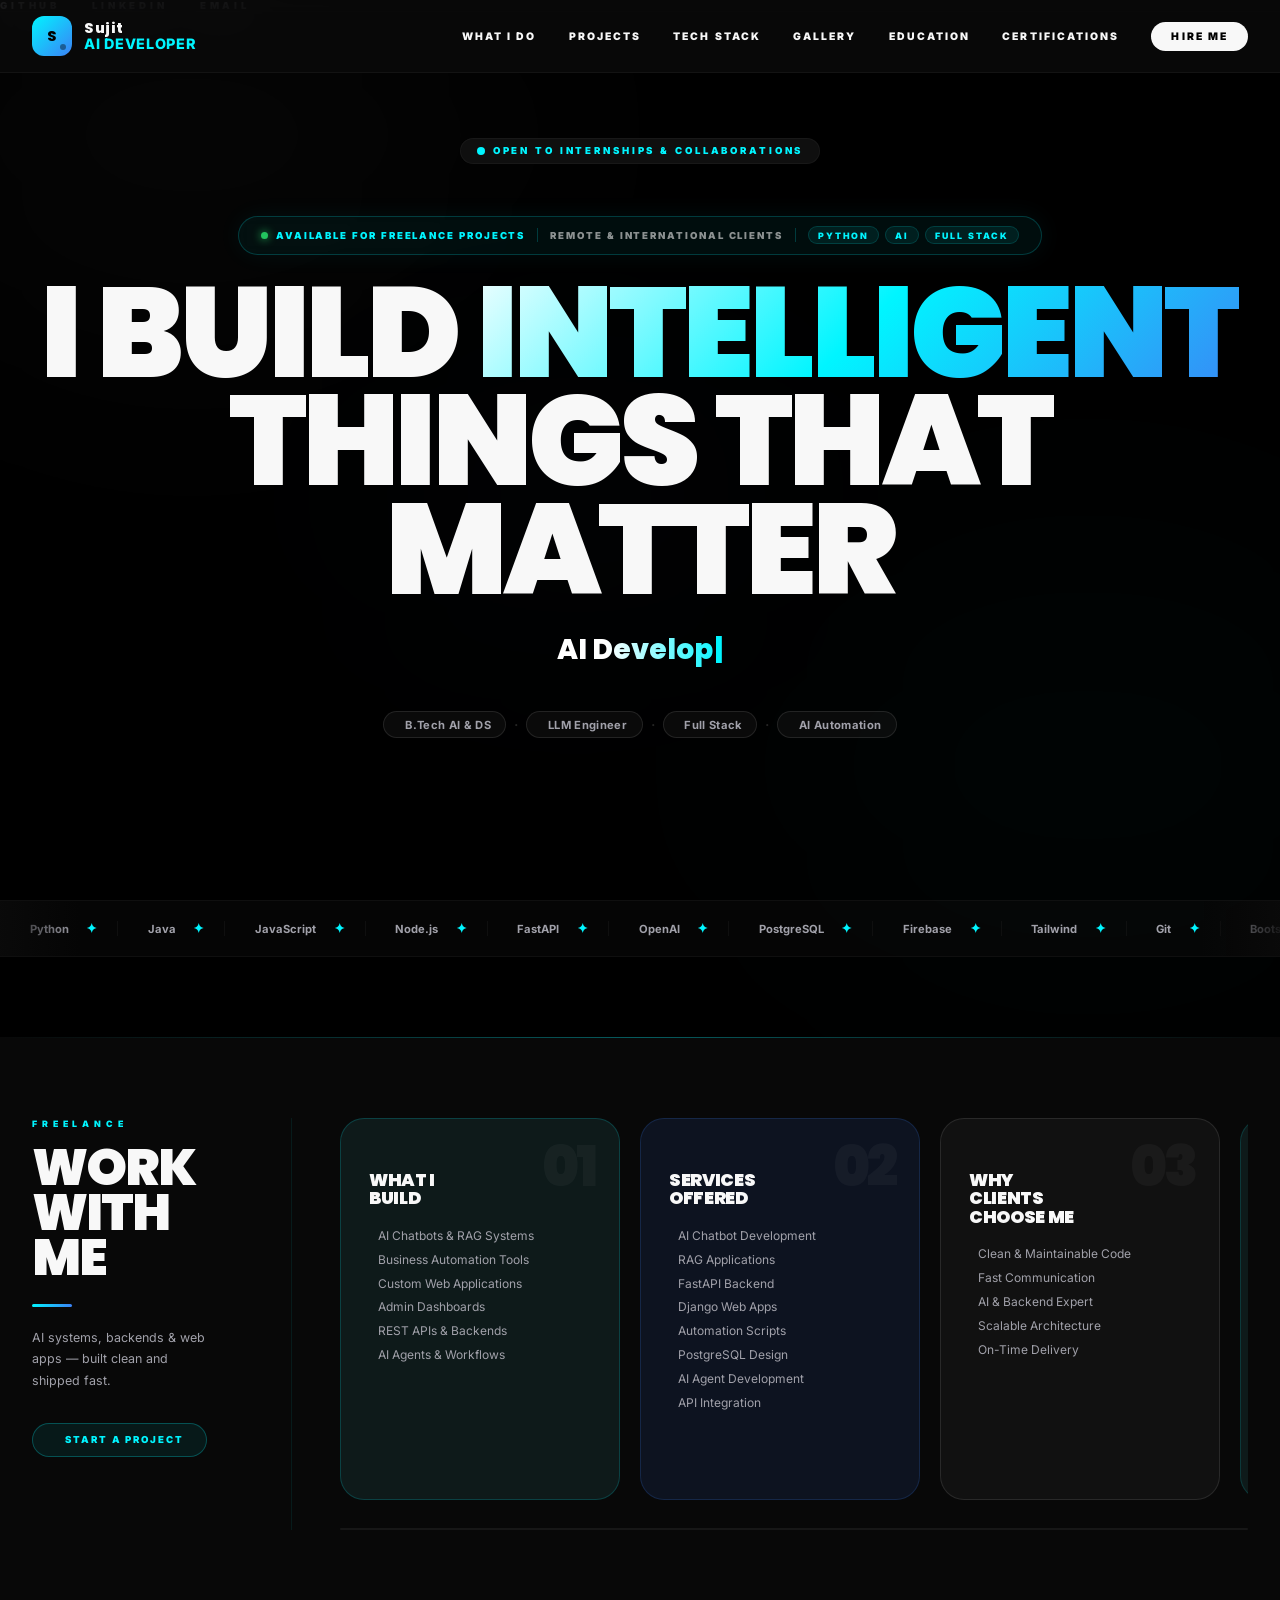
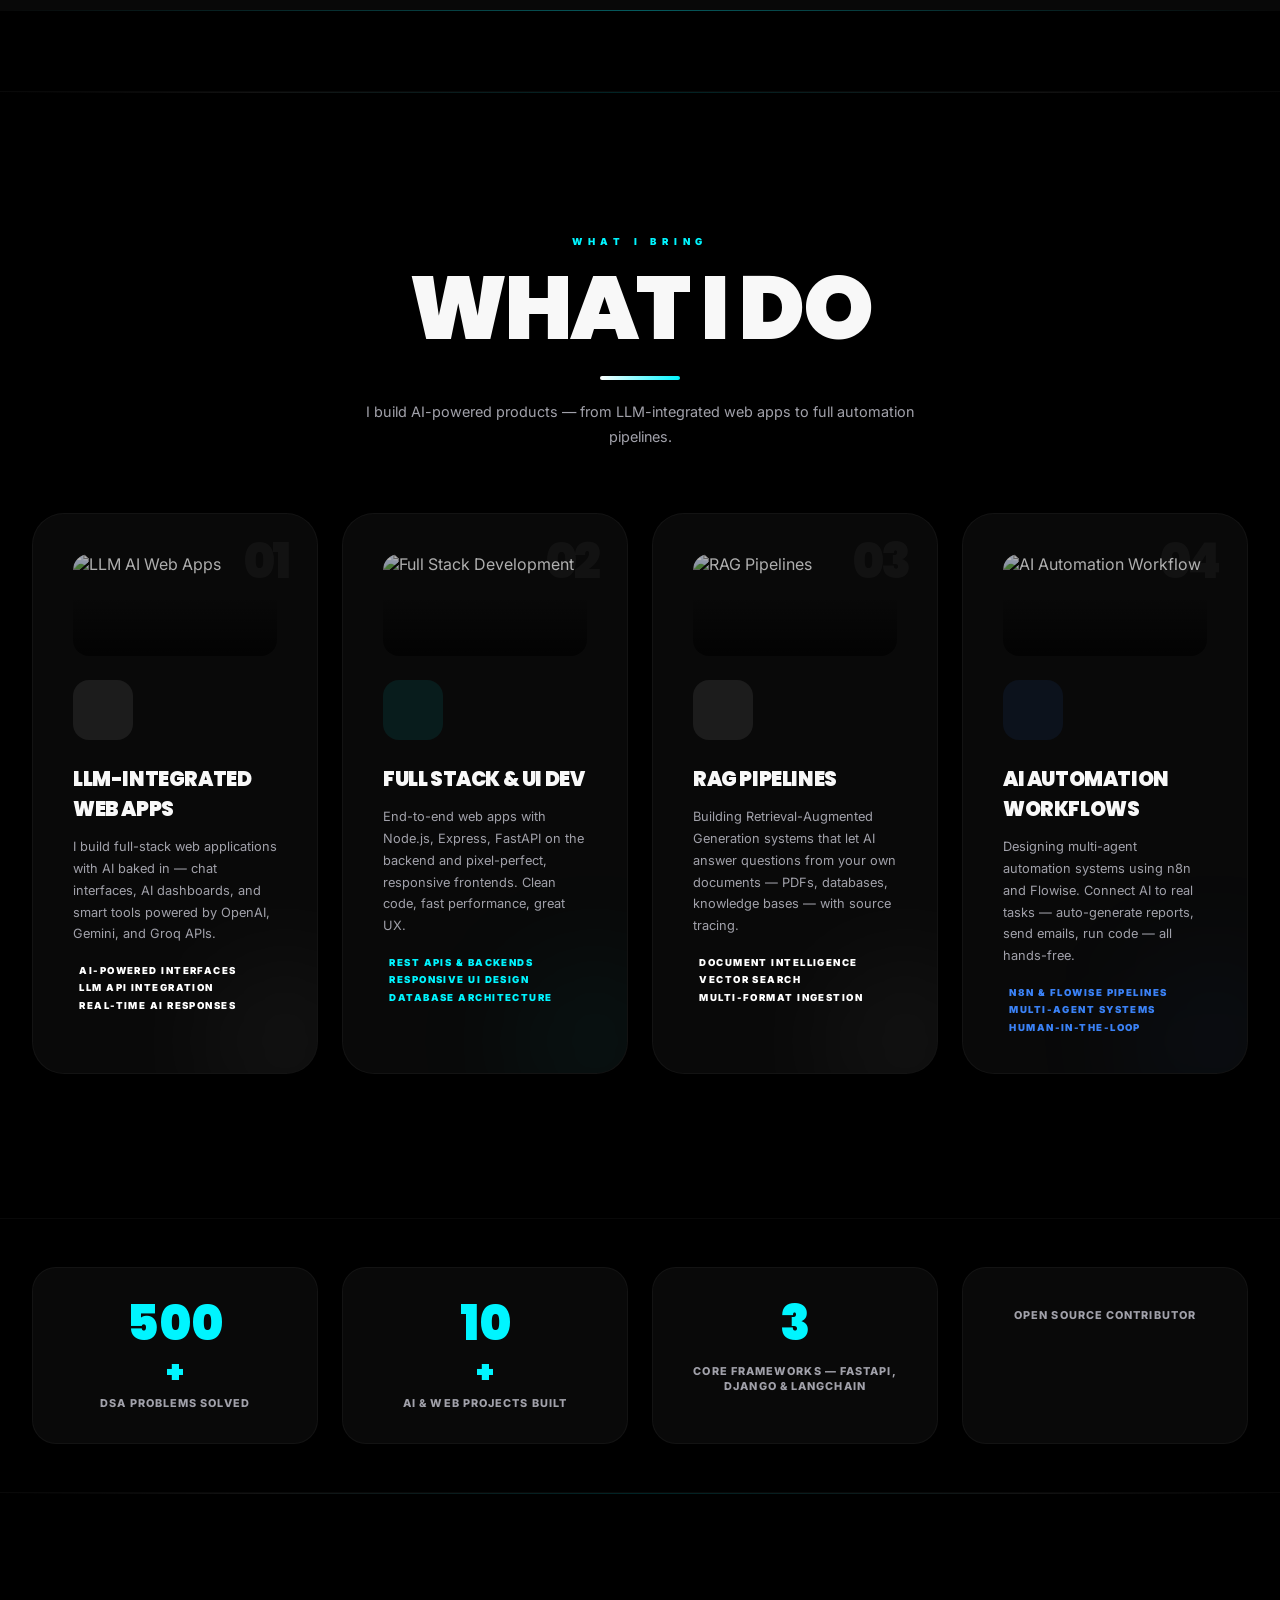
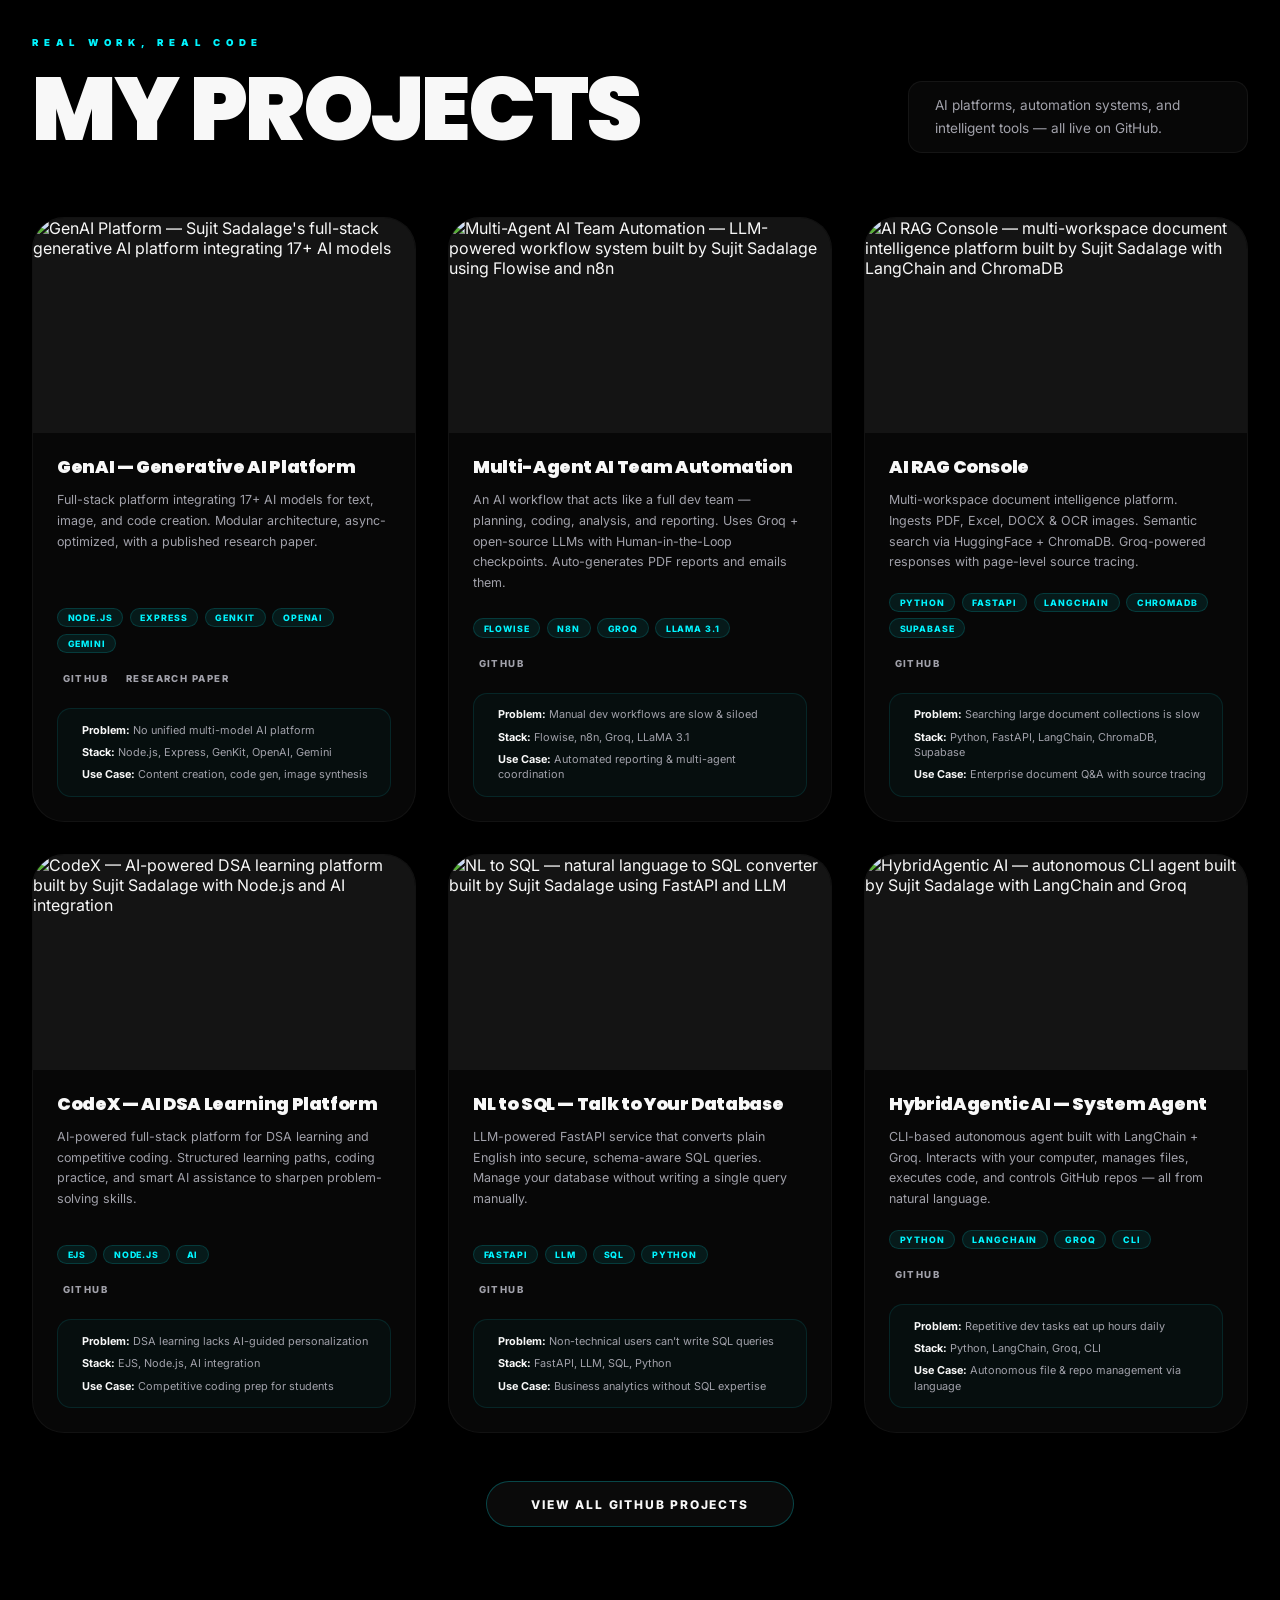
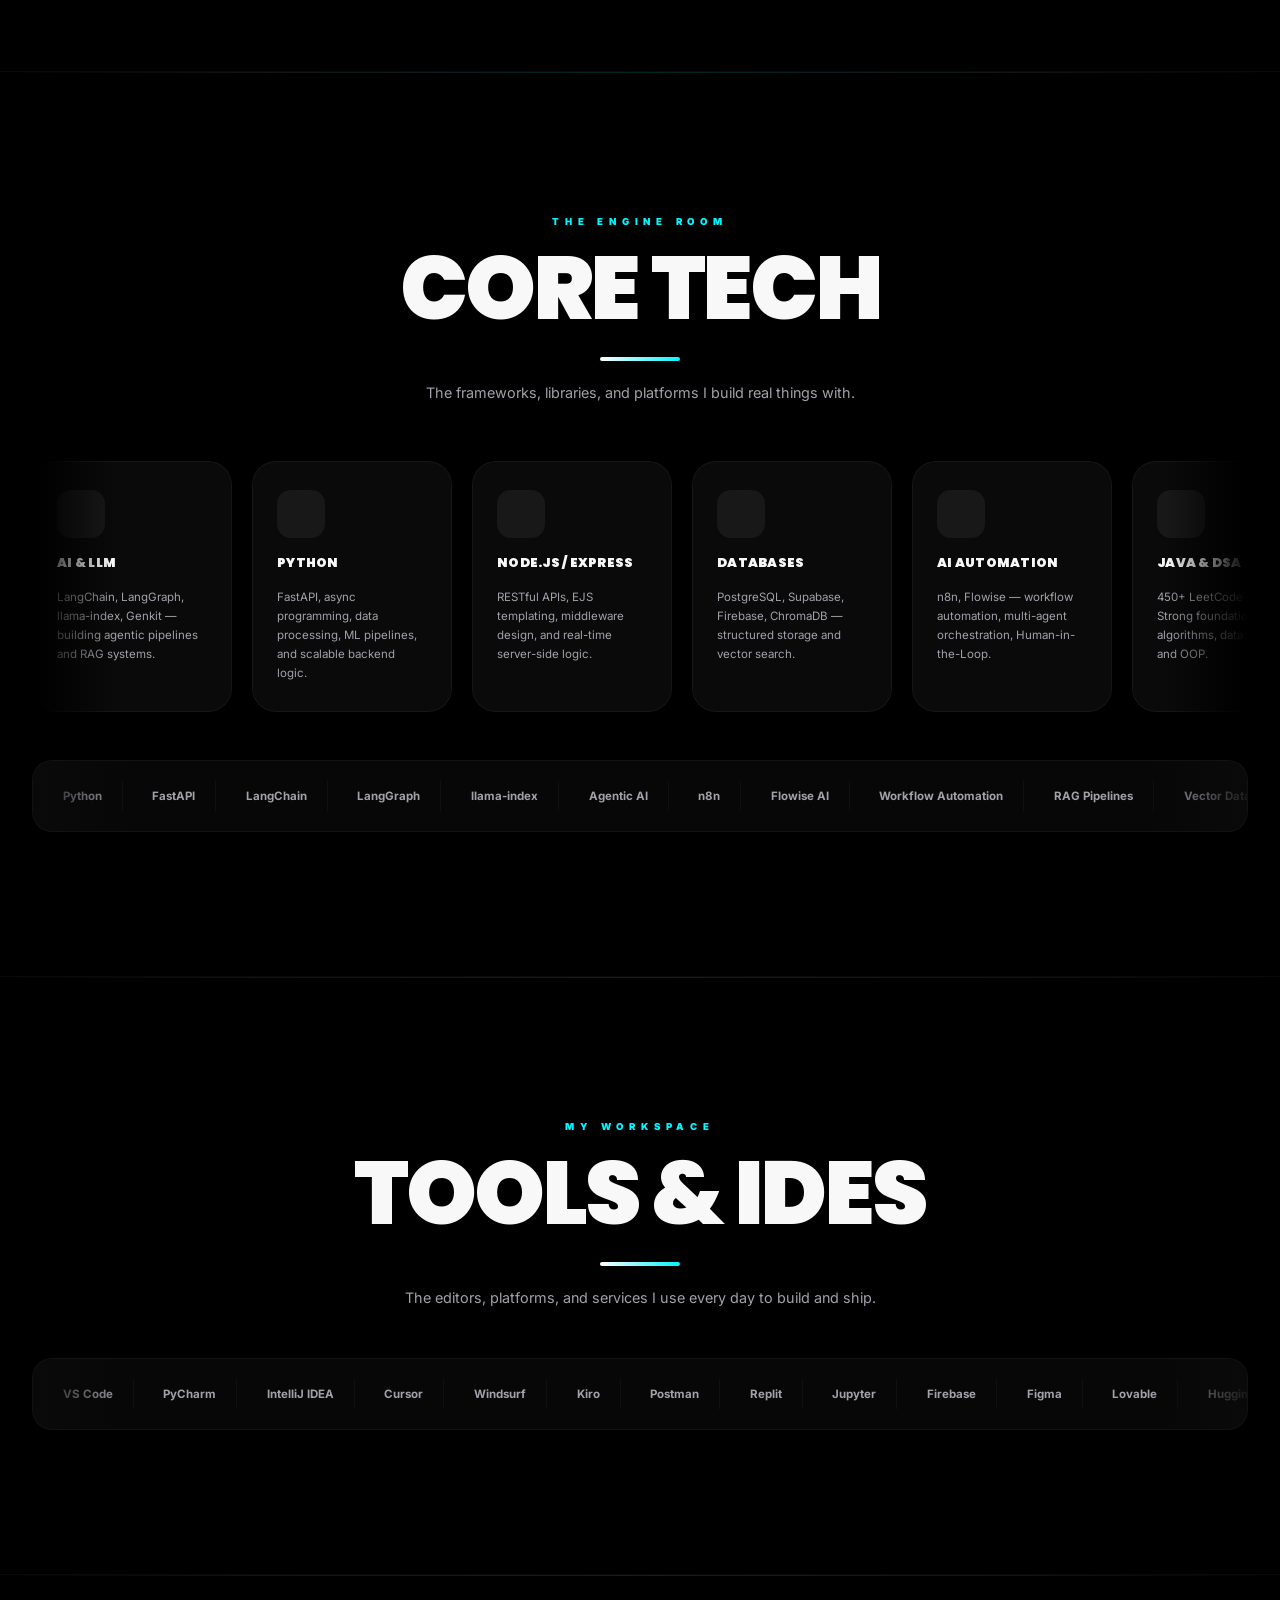
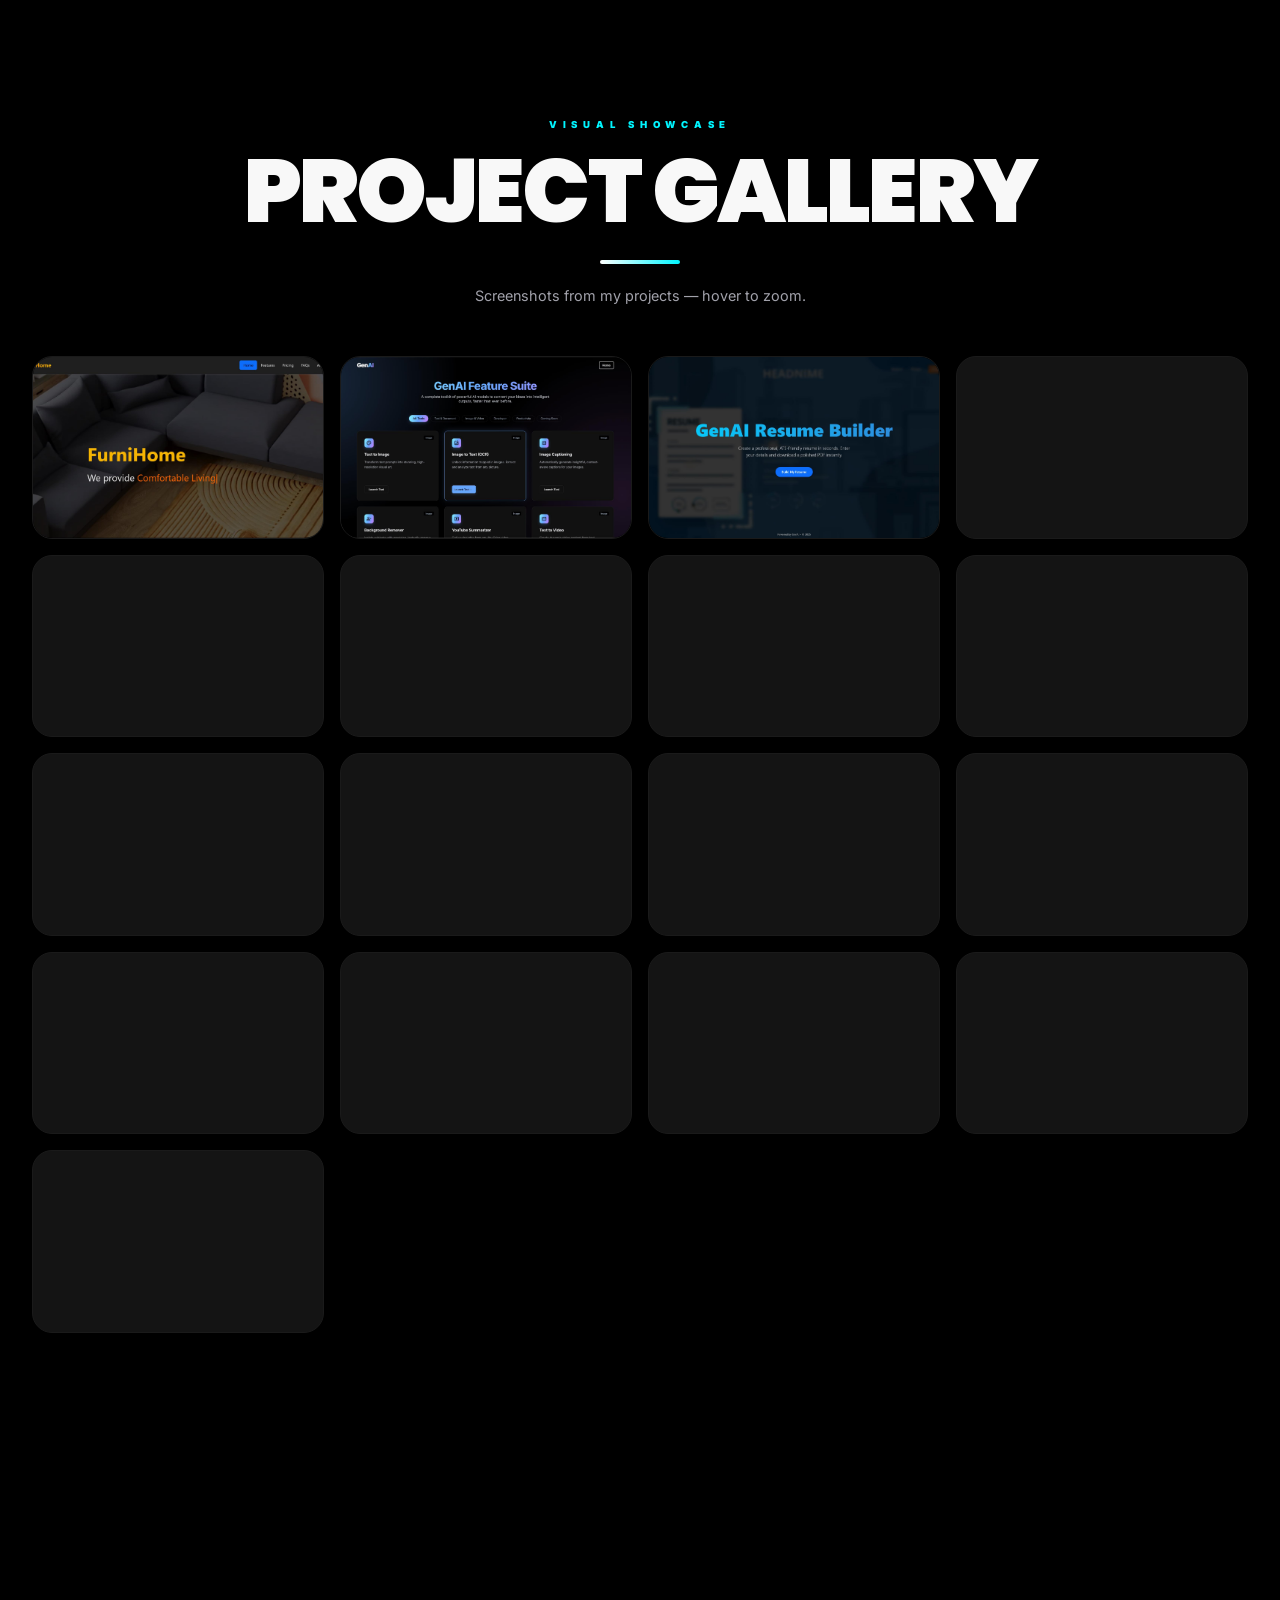
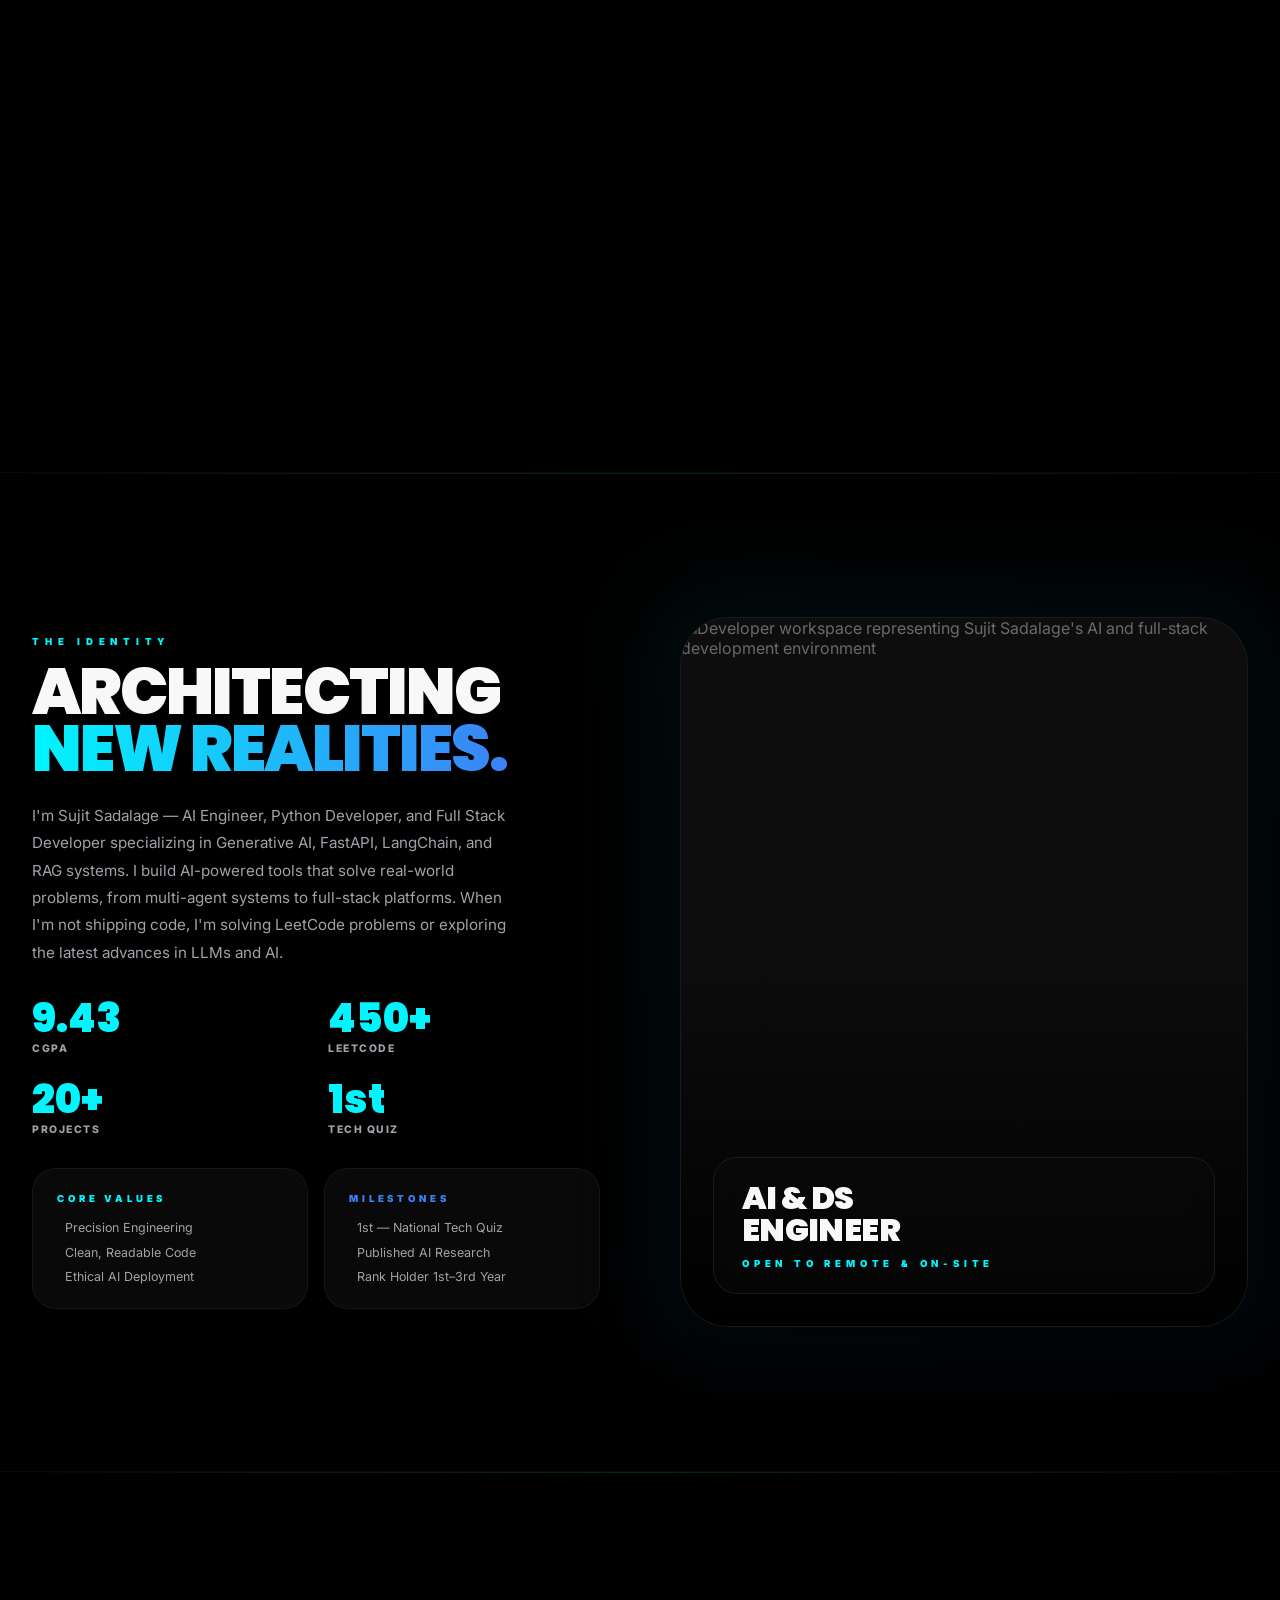
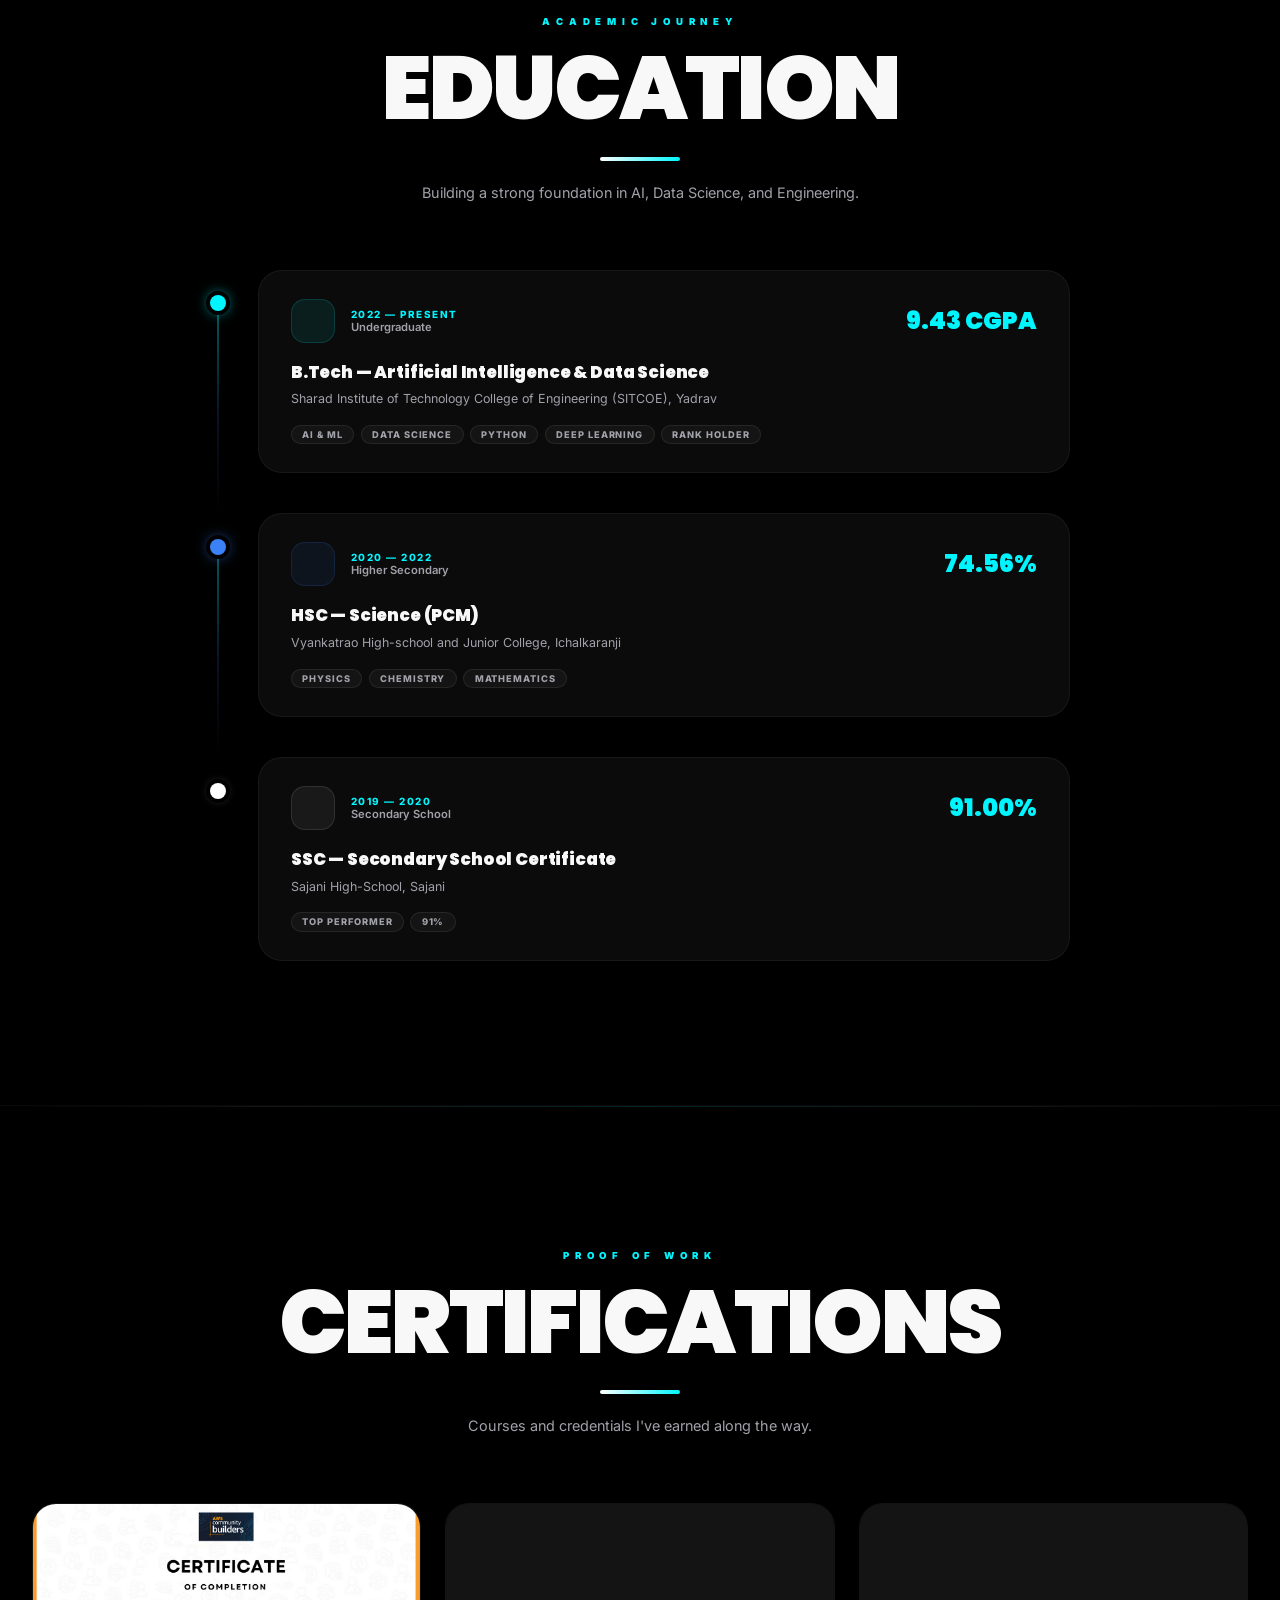
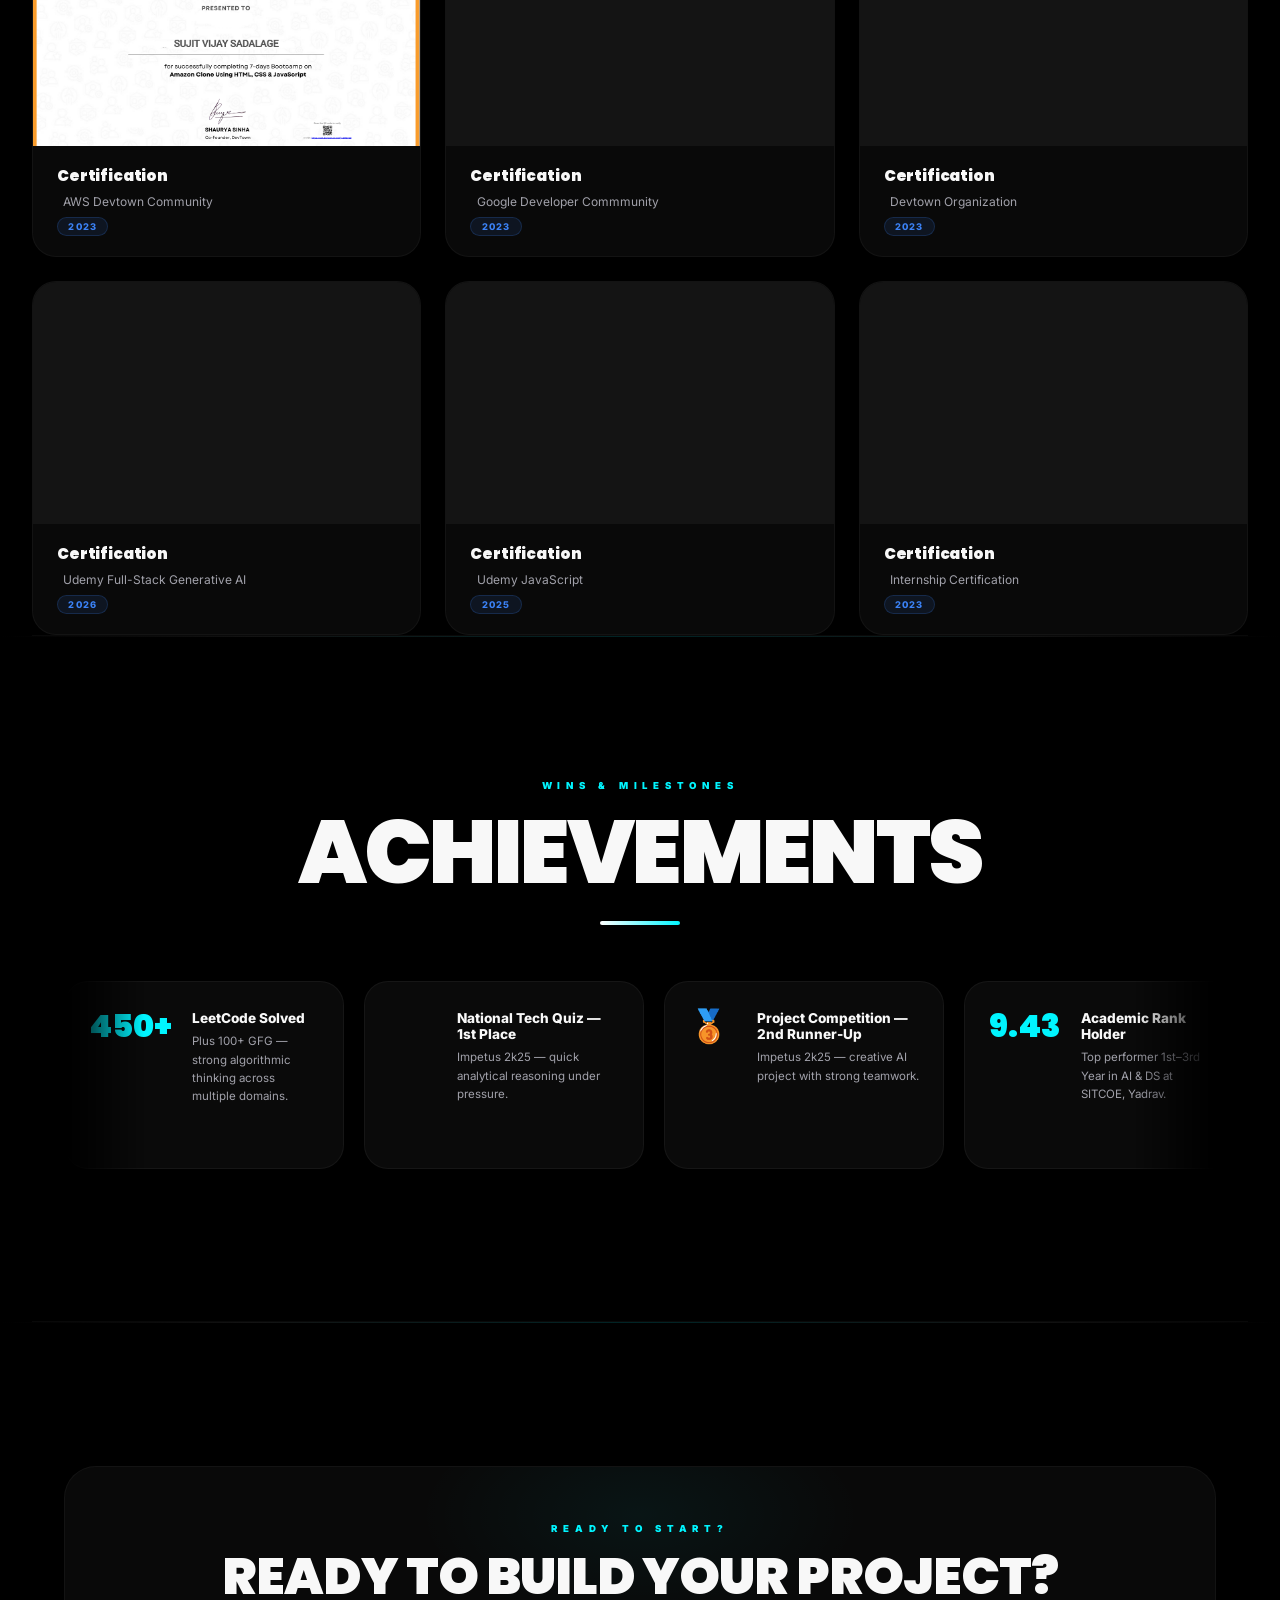
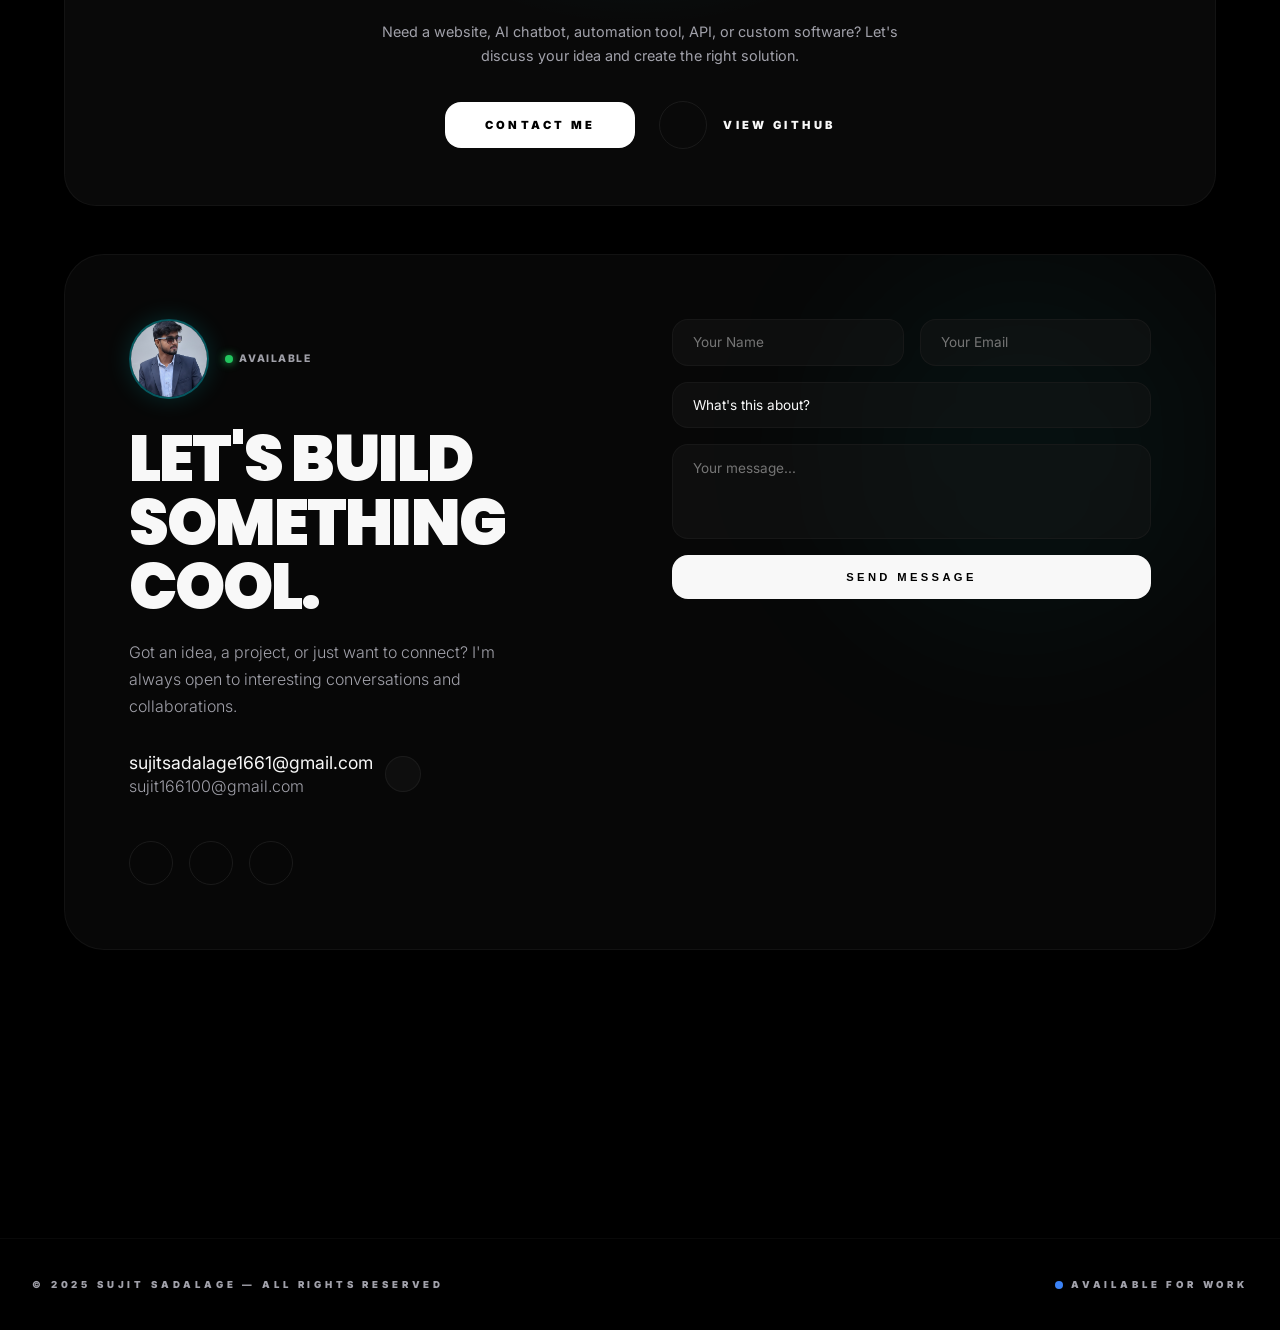
==== commit 40ae859f: "added description" ====
--- a/index.html
+++ b/index.html
@@ -1116,9 +1116,9 @@
         <span class="about-title-grad italic">New Realities.</span>
       </h2>
       <p class="about-desc">
-        I'm Sujit Sadalage — B.Tech AI &amp; DS student at SITCOE, Yadrav (CGPA 9.43).
-        I build AI-powered tools that solve real problems, from multi-agent systems to full-stack platforms.
-        When I'm not shipping code, I'm grinding LeetCode or exploring the latest in LLMs.
+I'm Sujit Sadalage — AI Engineer, Python Developer, and Full Stack Developer specializing in Generative AI, FastAPI, LangChain, and RAG systems.
+I build AI-powered tools that solve real-world problems, from multi-agent systems to full-stack platforms.
+When I'm not shipping code, I'm solving LeetCode problems or exploring the latest advances in LLMs and AI.
       </p>
       <div class="about-stats">
         <div class="stat-box"><span class="stat-num">9.43</span><span class="stat-label">CGPA</span></div>
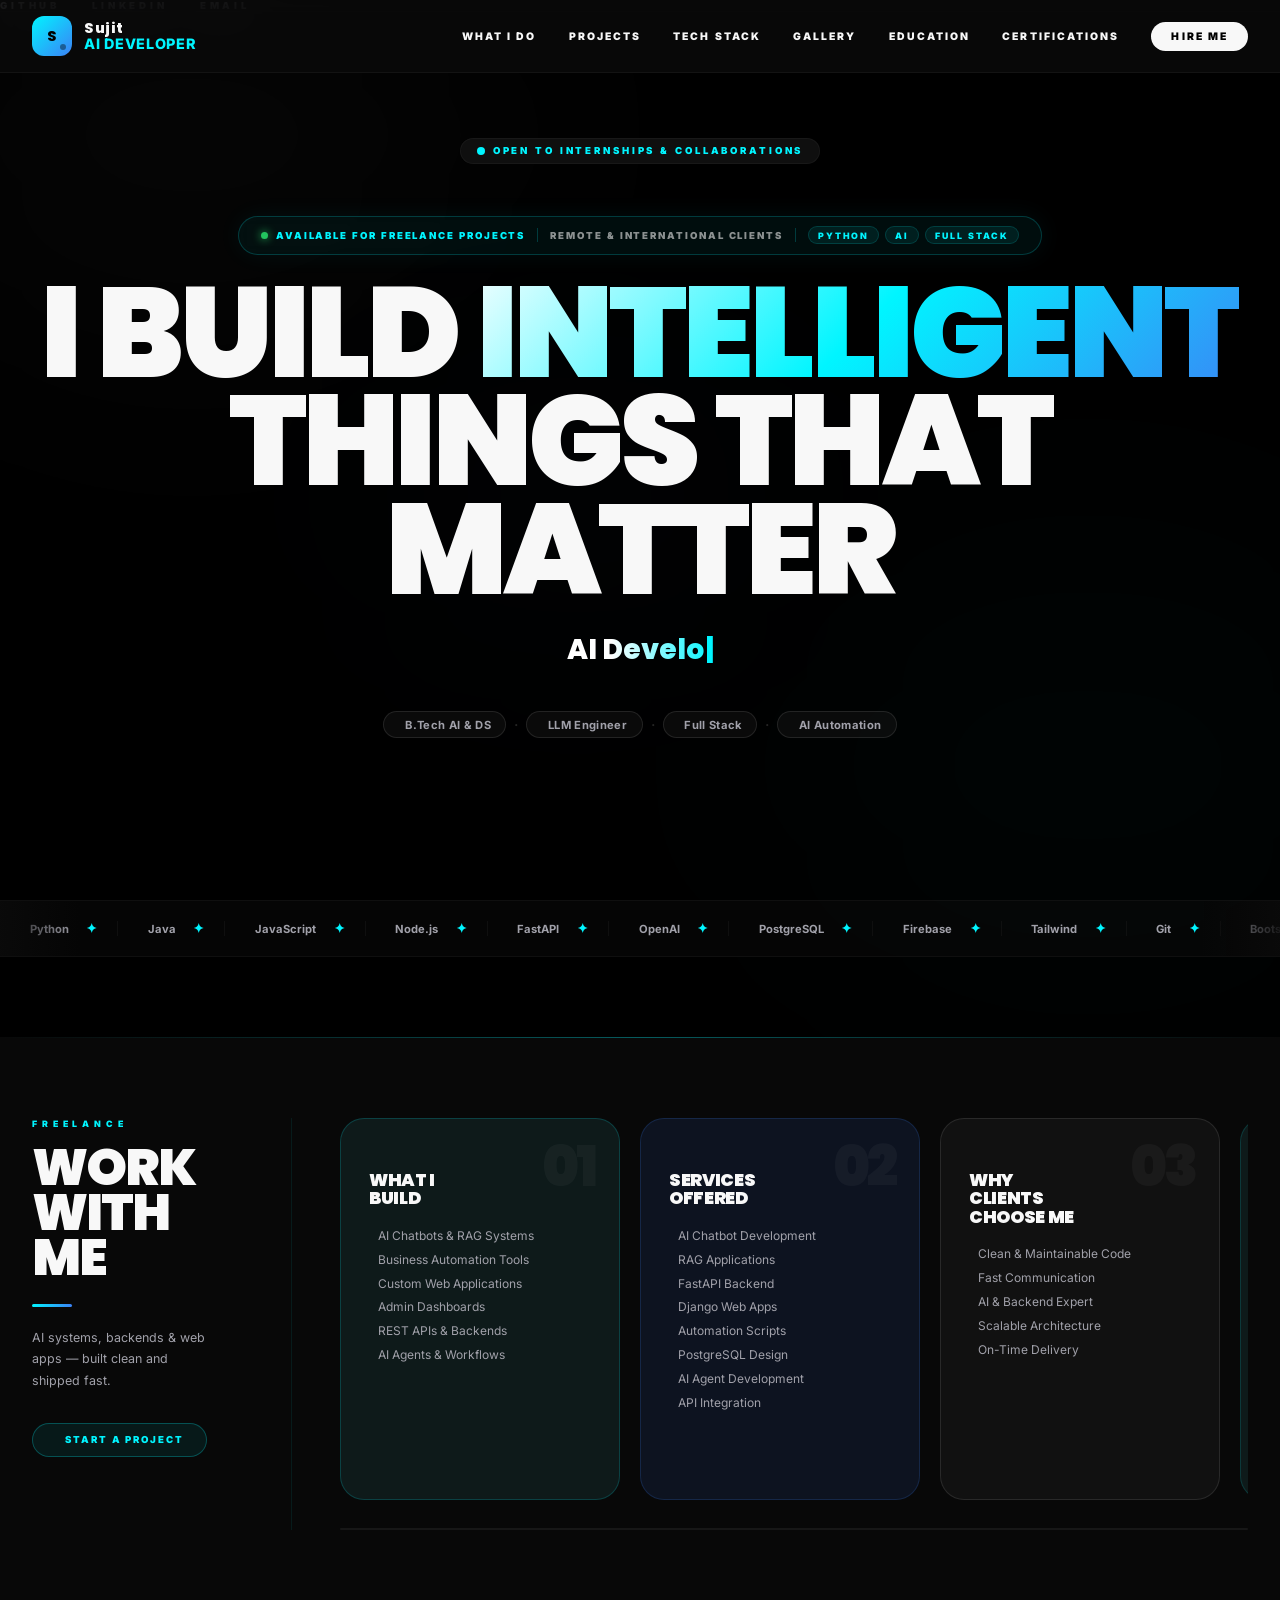
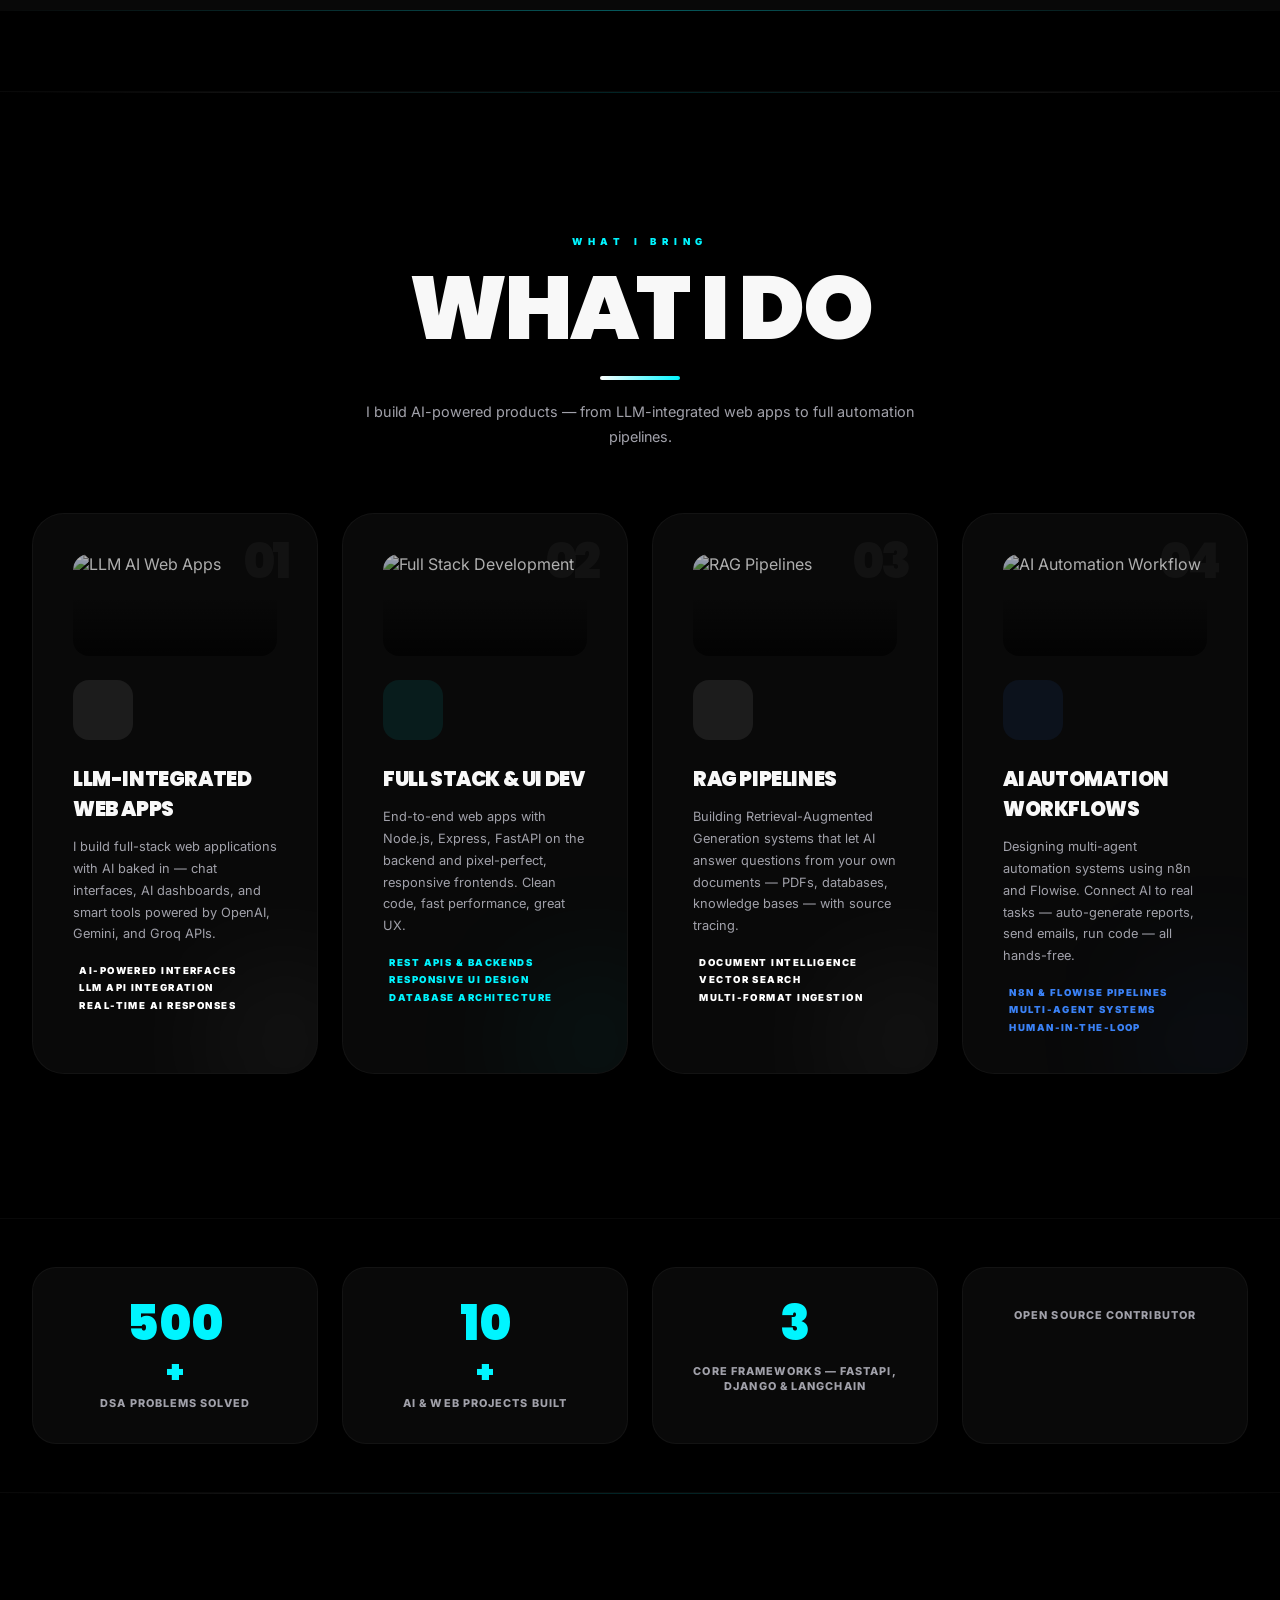
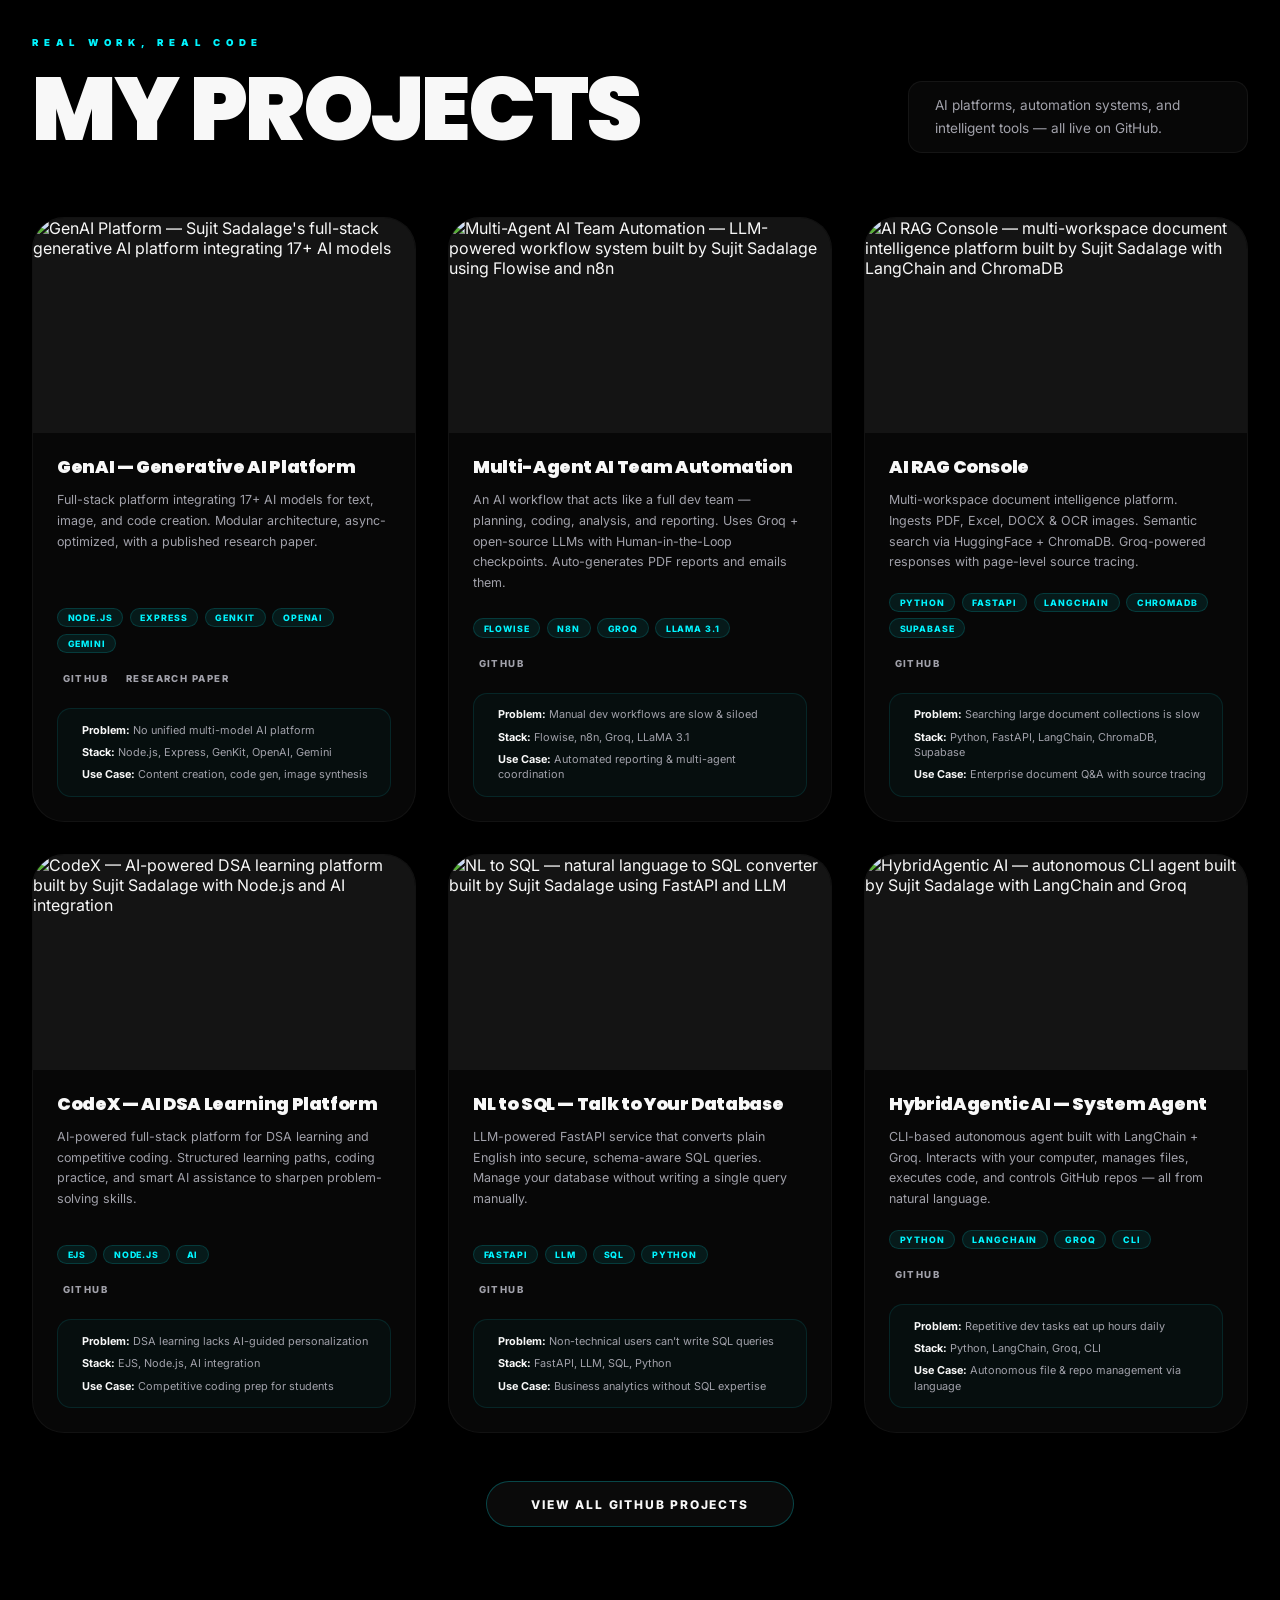
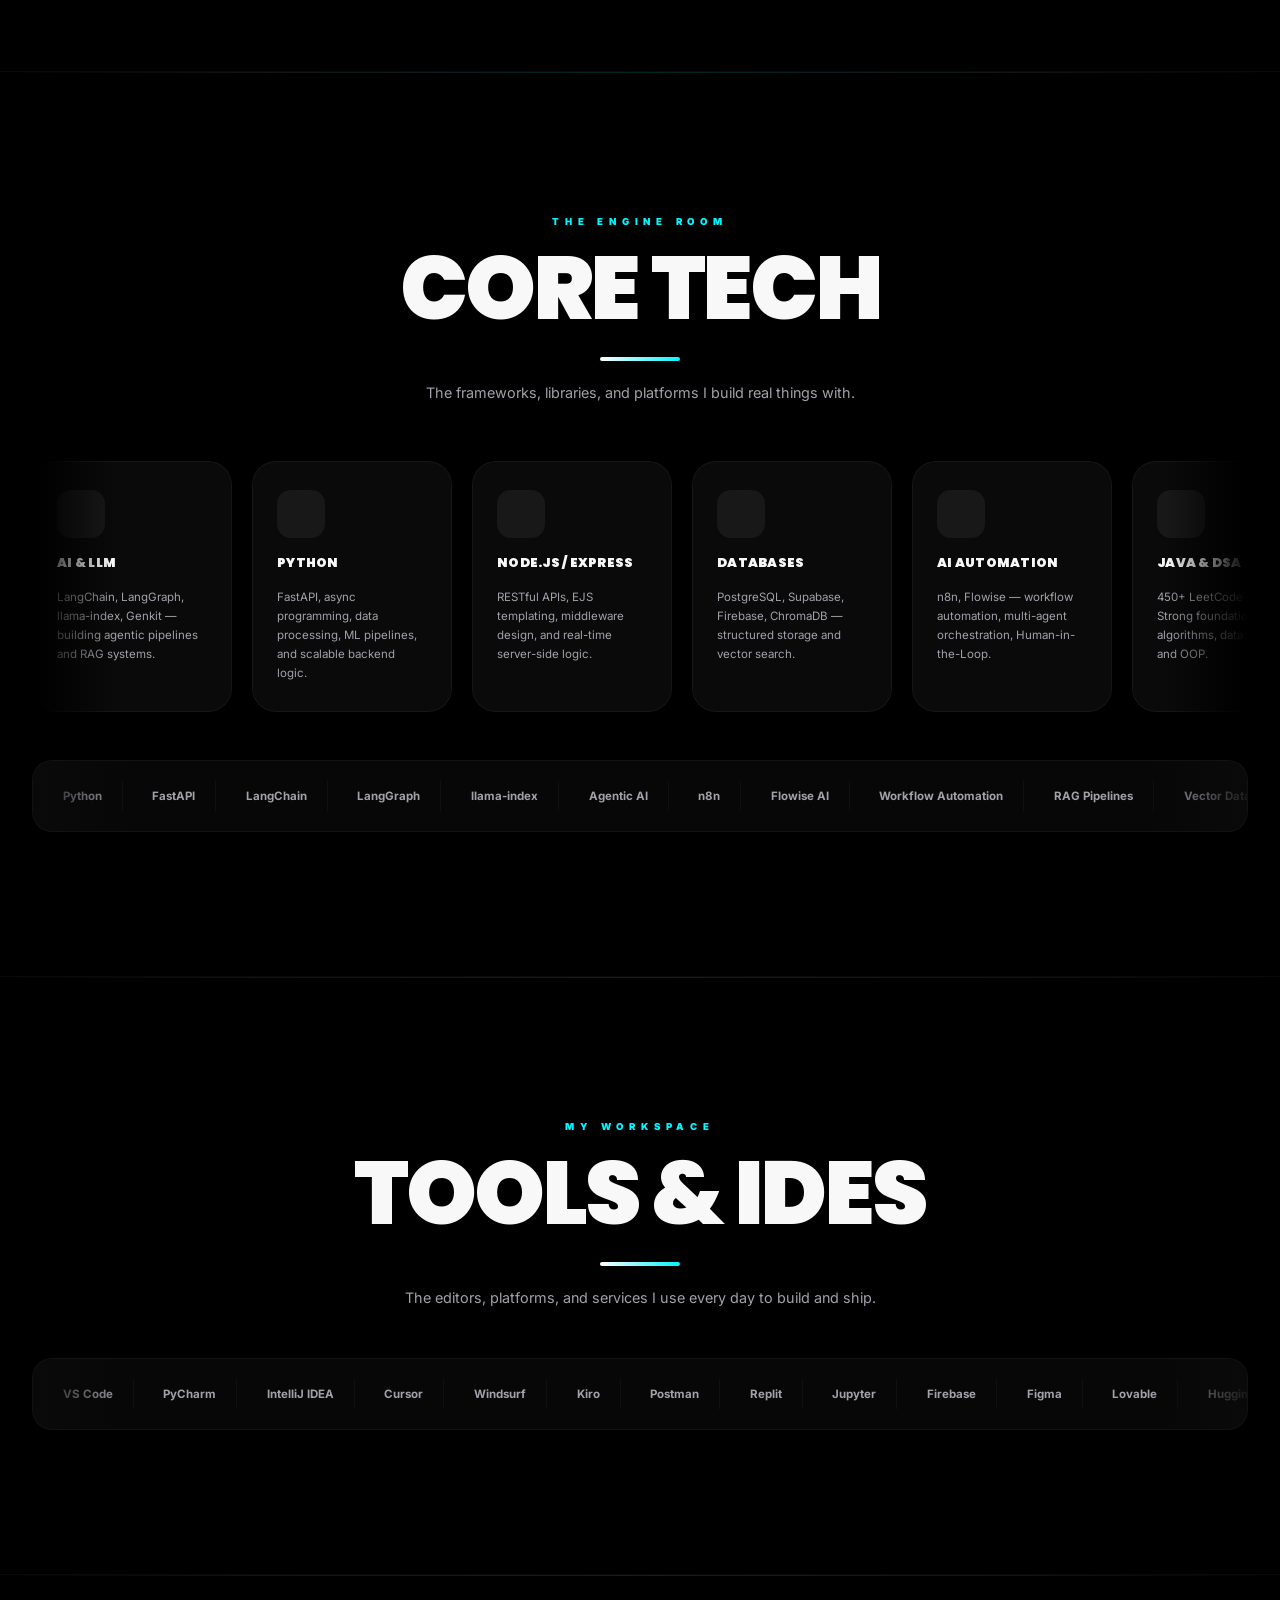
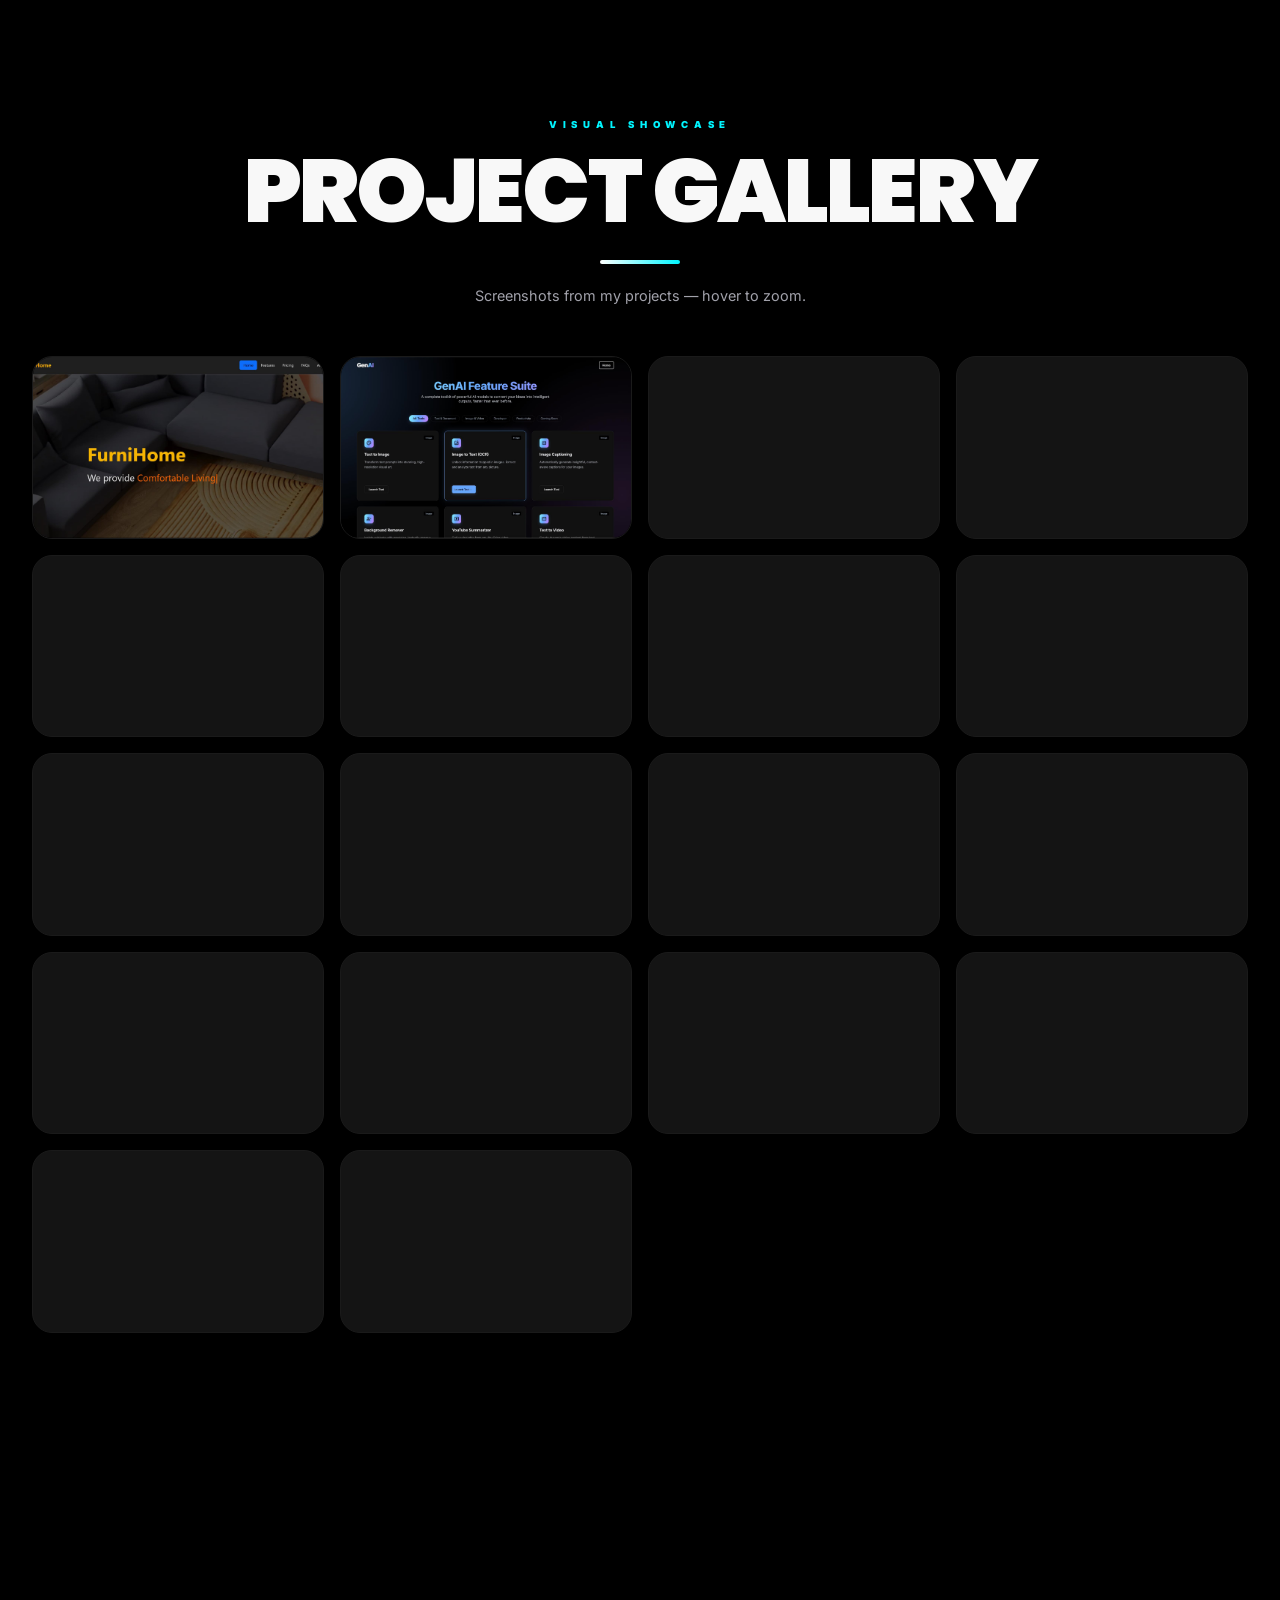
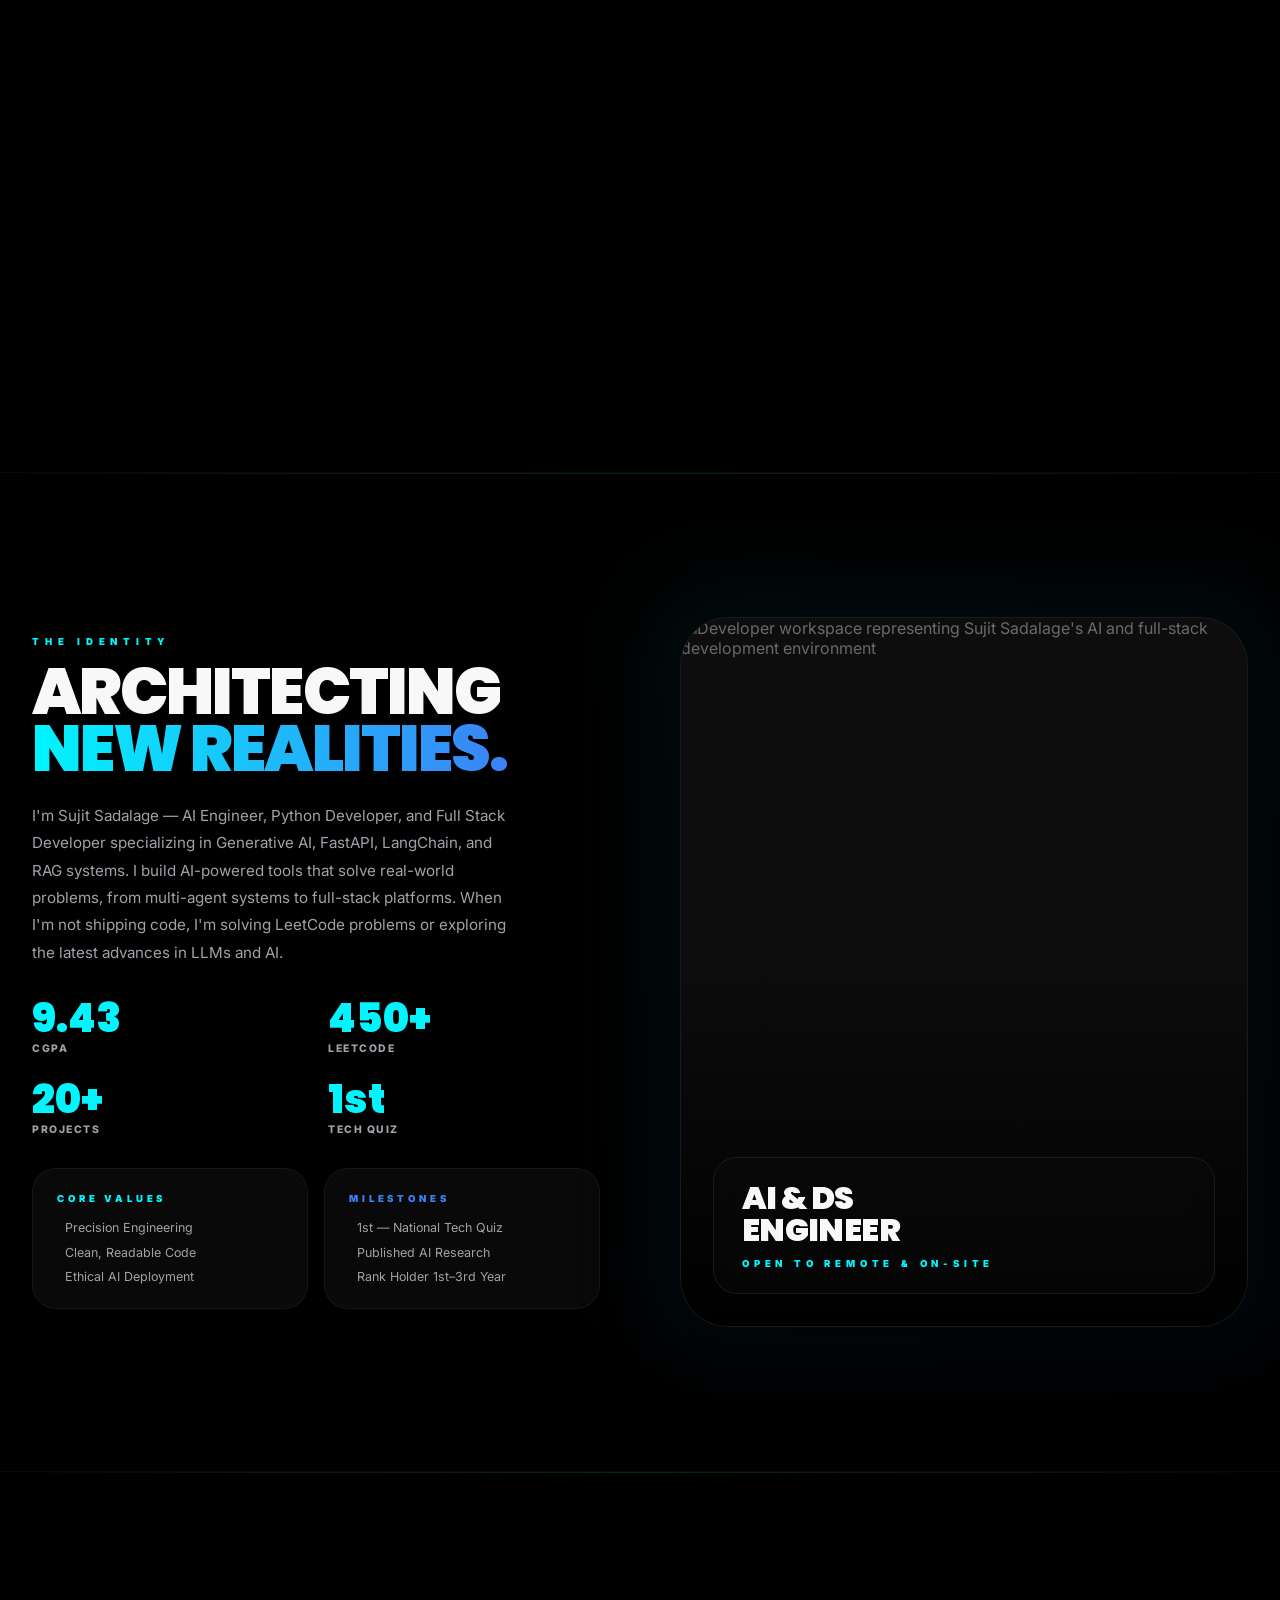
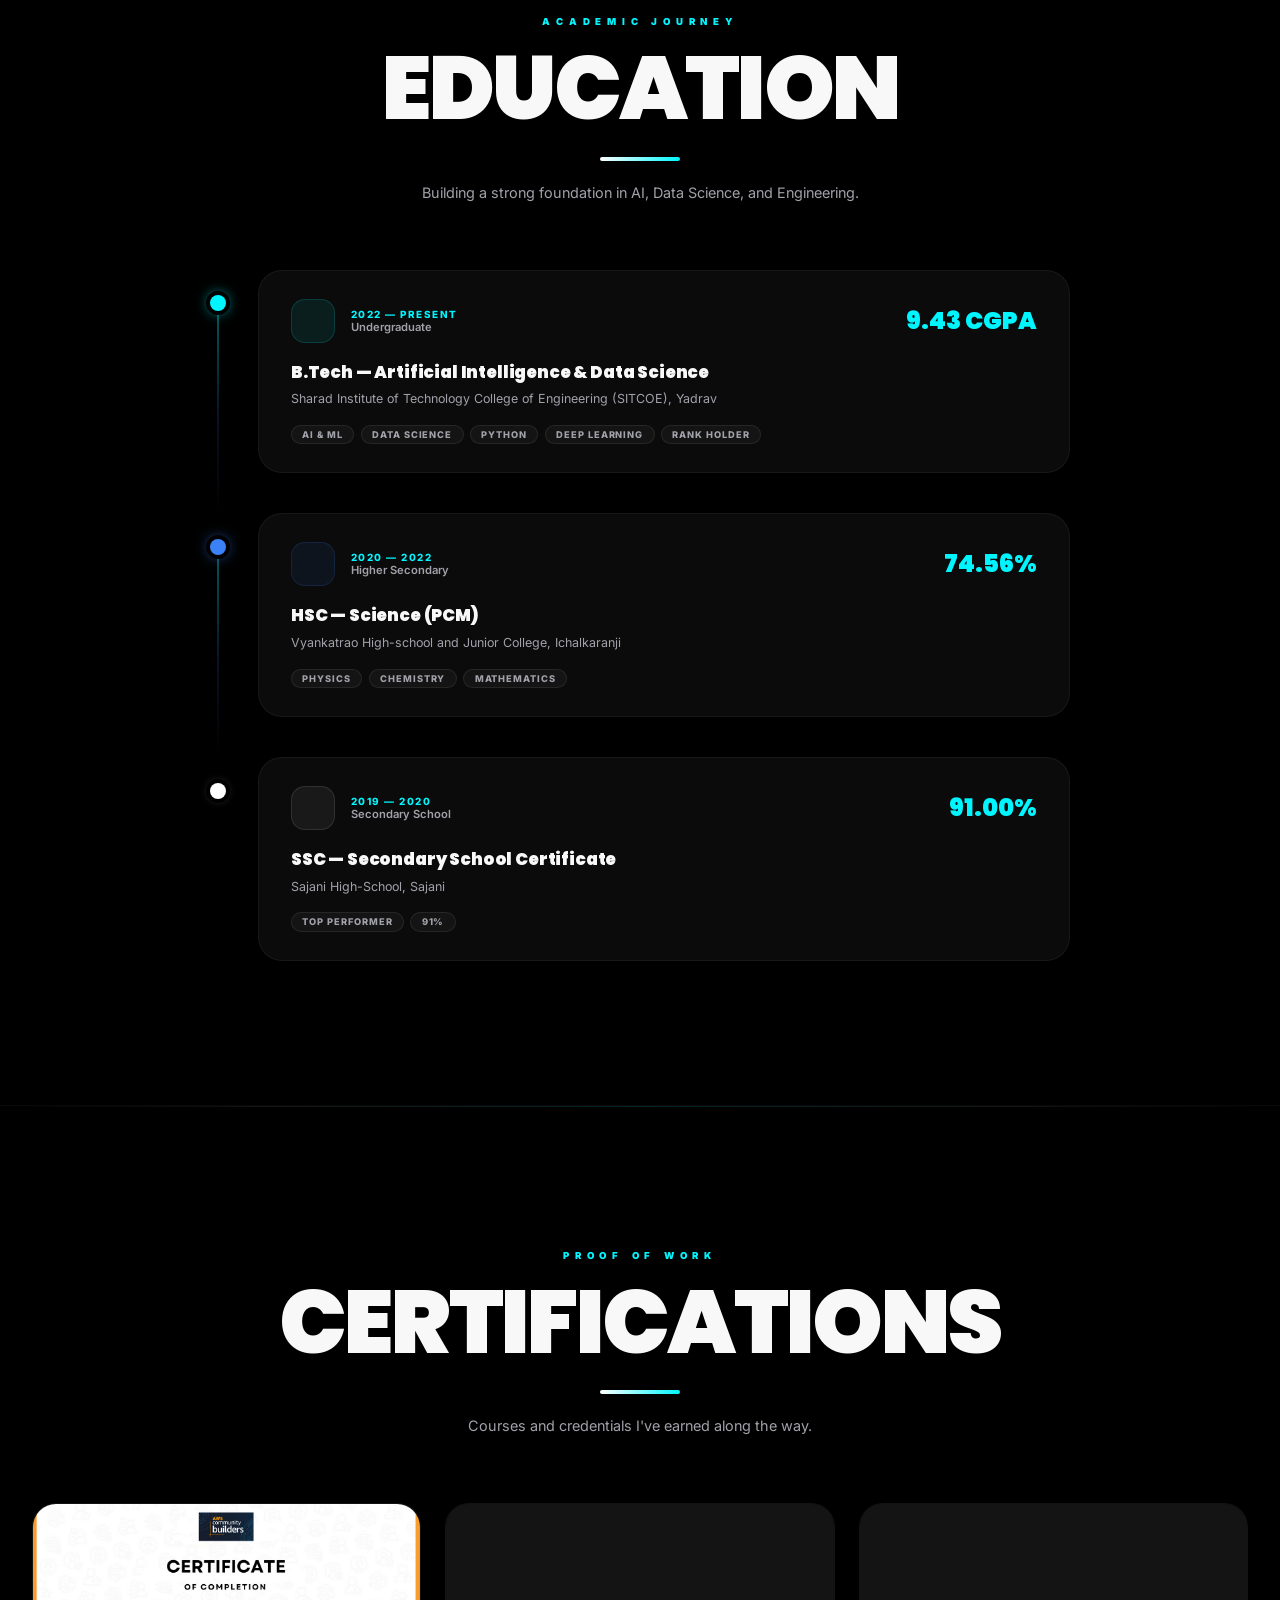
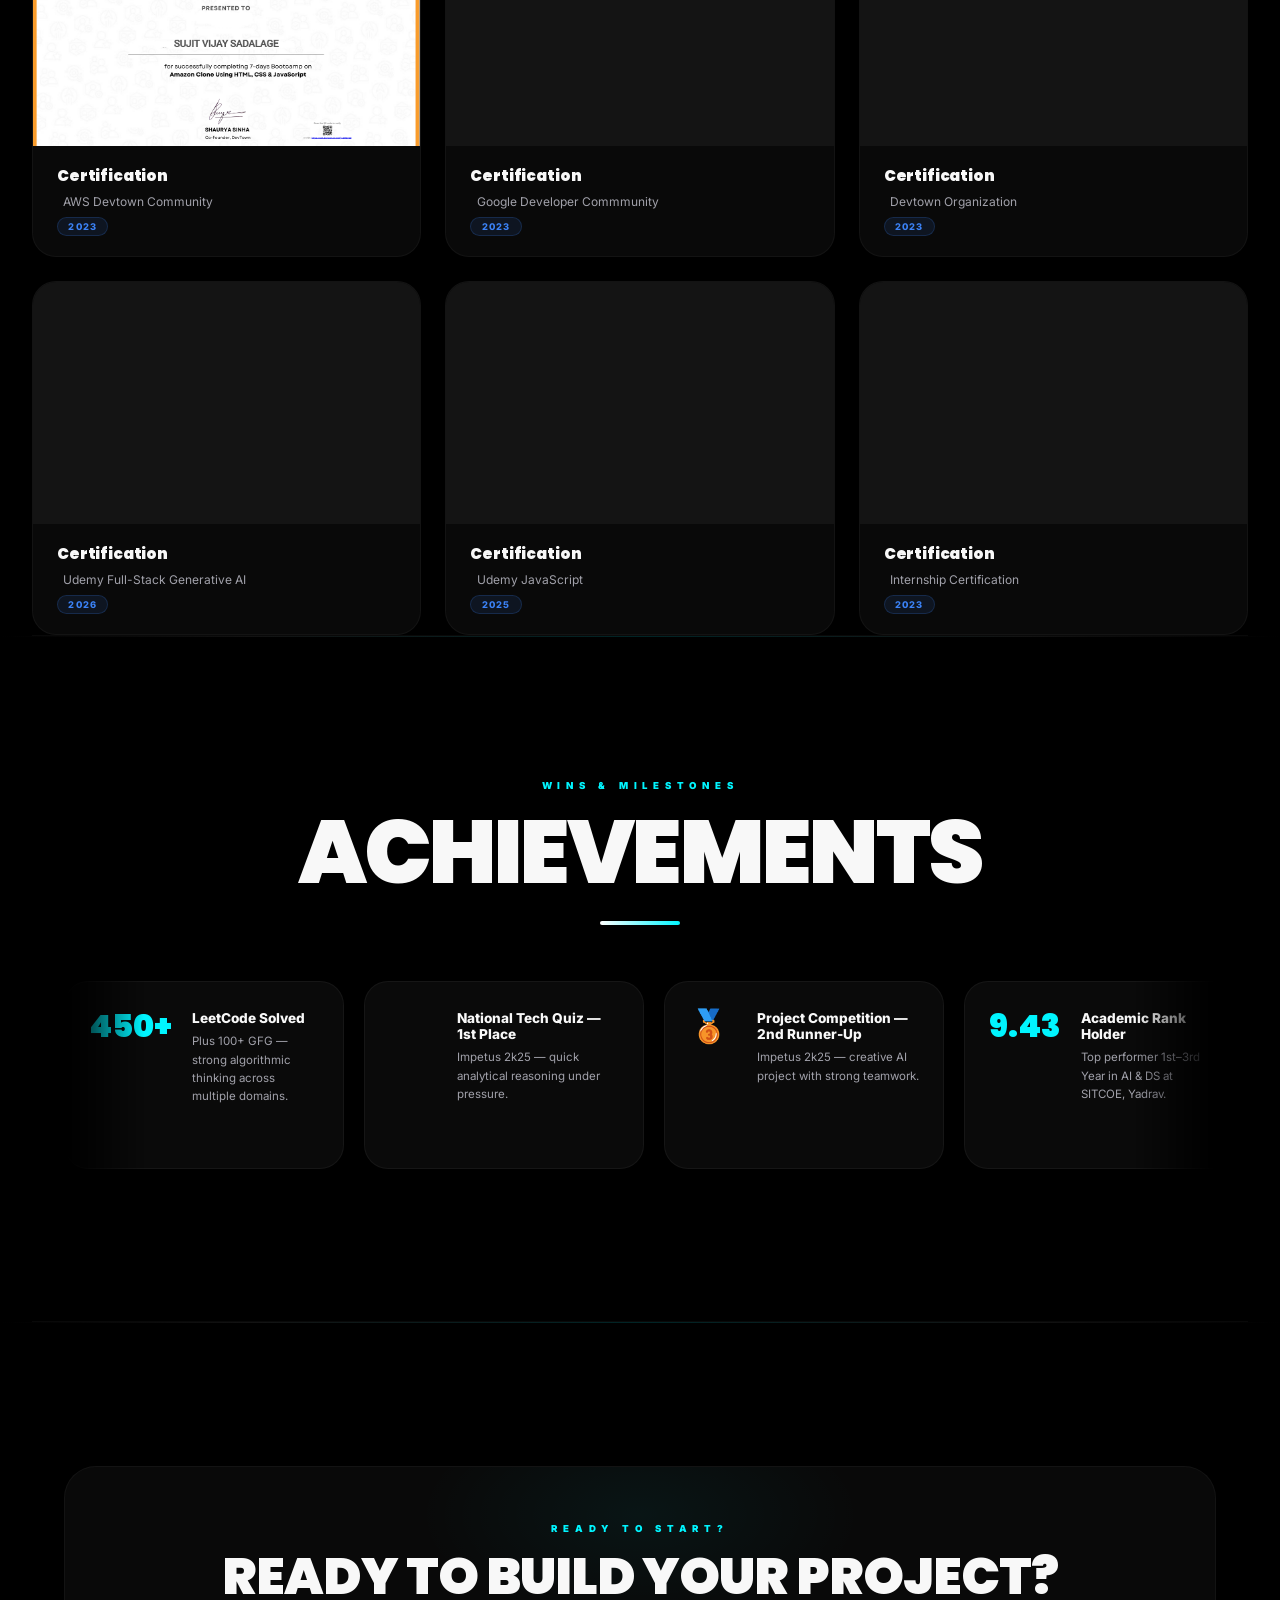
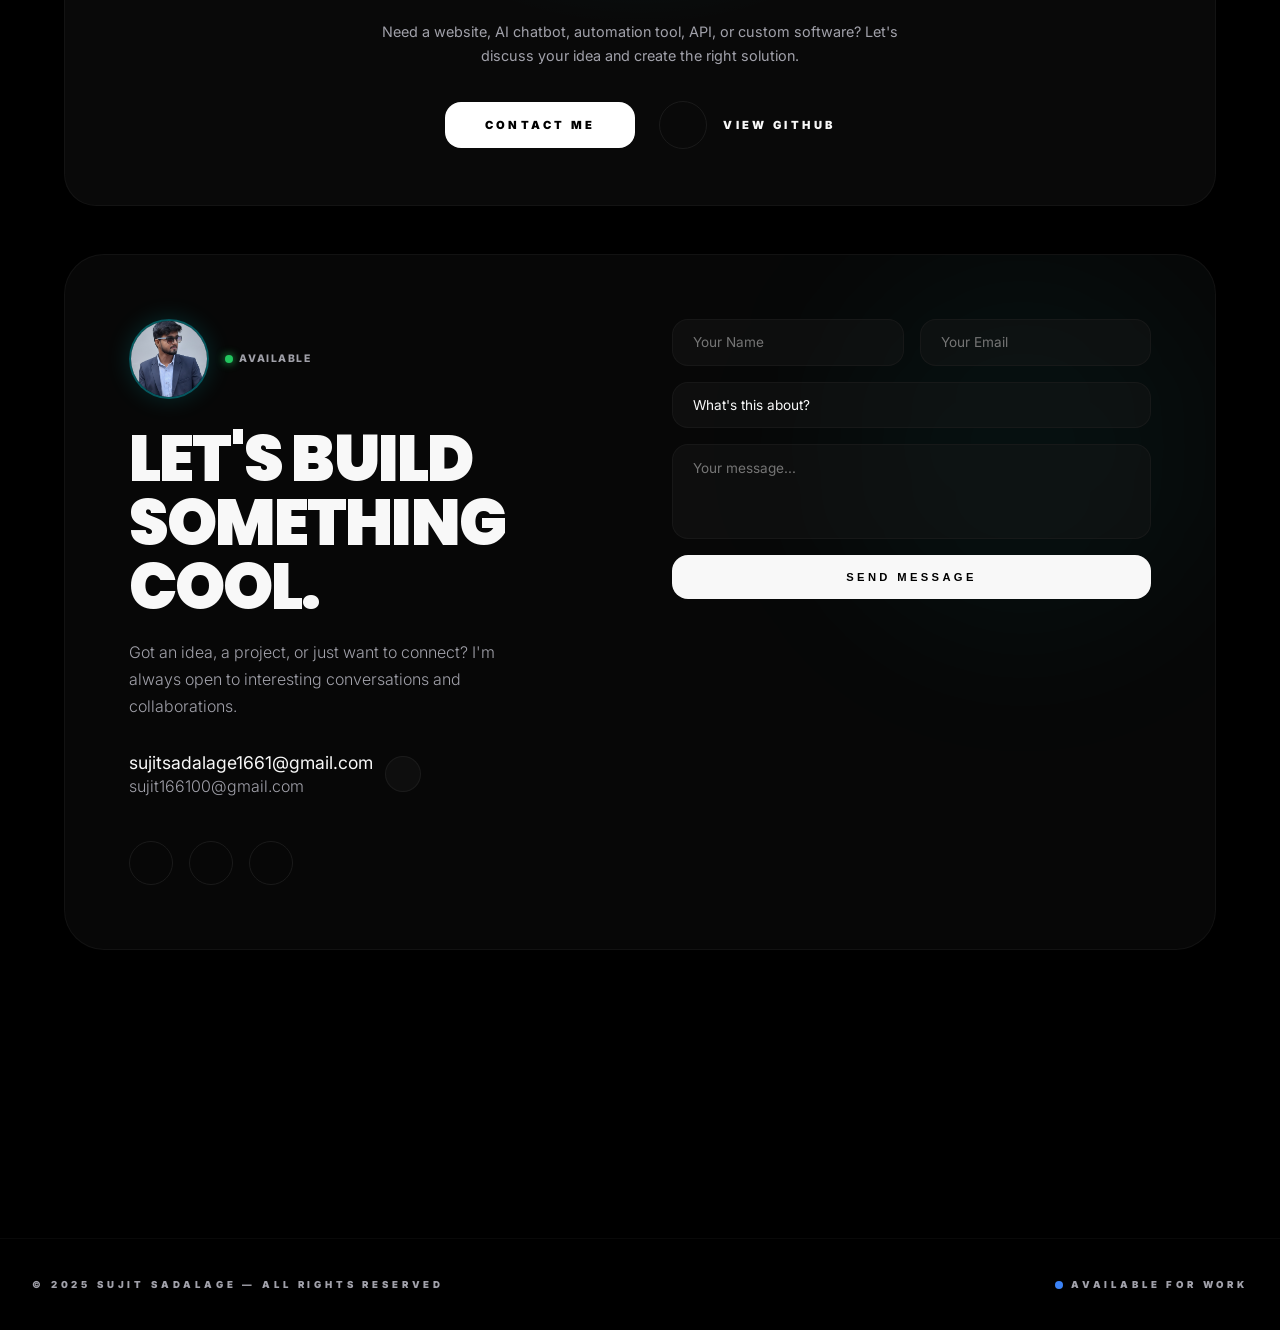
==== commit c3a82958: "Modified SEO configurations" ====
--- a/index.html
+++ b/index.html
@@ -10,24 +10,24 @@
   <meta name="keywords" content="Sujit Sadalage, Sujit Sadalage Portfolio, Sujit Sadalage AI Engineer, Sujit Sadalage Full Stack Developer, AI Engineer India, Full Stack Developer India, Python Developer, FastAPI Developer, LangChain Developer, GenAI Developer, Machine Learning Engineer, RAG Systems, LLM Engineer, Django Developer" />
   <meta name="author" content="Sujit Sadalage" />
   <meta name="robots" content="index, follow, max-snippet:-1, max-image-preview:large, max-video-preview:-1" />
-  <link rel="canonical" href="https://sujitsadalage.dev/" />
+  <link rel="canonical" href="https://sujit1661.github.io/sujit/" />
 
   <!-- ===== OPEN GRAPH (Facebook / LinkedIn) ===== -->
   <meta property="og:type" content="website" />
-  <meta property="og:url" content="https://sujitsadalage.dev/" />
+  <meta property="og:url" content="https://sujit1661.github.io/sujit/" />
   <meta property="og:title" content="Sujit Sadalage | AI Engineer & Full Stack Developer" />
   <meta property="og:description" content="Sujit Sadalage builds AI chatbots, RAG systems, FastAPI backends & full-stack web apps. B.Tech AI & DS — CGPA 9.43. Available for freelance." />
-  <meta property="og:image" content="https://sujitsadalage.dev/photo.jpg" />
+  <meta property="og:image" content="https://sujit1661.github.io/sujit/photo.jpg" />
   <meta property="og:image:alt" content="Sujit Sadalage — AI Engineer and Full Stack Developer" />
   <meta property="og:site_name" content="Sujit Sadalage Portfolio" />
   <meta property="og:locale" content="en_IN" />
 
   <!-- ===== TWITTER CARD ===== -->
   <meta name="twitter:card" content="summary_large_image" />
-  <meta name="twitter:url" content="https://sujitsadalage.dev/" />
+  <meta name="twitter:url" content="https://sujit1661.github.io/sujit/" />
   <meta name="twitter:title" content="Sujit Sadalage | AI Engineer & Full Stack Developer" />
   <meta name="twitter:description" content="Sujit Sadalage builds AI chatbots, RAG systems, FastAPI backends & full-stack apps. Available for freelance — remote & international clients." />
-  <meta name="twitter:image" content="https://sujitsadalage.dev/photo.jpg" />
+  <meta name="twitter:image" content="https://sujit1661.github.io/sujit/photo.jpg" />
   <meta name="twitter:image:alt" content="Sujit Sadalage — AI Engineer and Full Stack Developer" />
   <meta name="twitter:creator" content="@sujit1661" />
 
@@ -53,8 +53,8 @@
     "@context": "https://schema.org",
     "@type": "Person",
     "name": "Sujit Sadalage",
-    "url": "https://sujitsadalage.dev/",
-    "image": "https://sujitsadalage.dev/photo.jpg",
+    "url": "https://sujit1661.github.io/sujit/",
+    "image": "https://sujit1661.github.io/sujit/photo.jpg",
     "jobTitle": "AI Engineer & Full Stack Developer",
     "description": "B.Tech AI & Data Science student specialising in LLM engineering, RAG systems, FastAPI, Django, and full-stack web development.",
     "alumniOf": {
@@ -81,12 +81,12 @@
     "@context": "https://schema.org",
     "@type": "WebSite",
     "name": "Sujit Sadalage Portfolio",
-    "url": "https://sujitsadalage.dev/",
+    "url": "https://sujit1661.github.io/sujit/",
     "description": "Portfolio of Sujit Sadalage — AI Engineer and Full Stack Developer from India.",
     "author": { "@type": "Person", "name": "Sujit Sadalage" },
     "potentialAction": {
       "@type": "SearchAction",
-      "target": "https://sujitsadalage.dev/#projects",
+      "target": "https://sujit1661.github.io/sujit/#projects",
       "query-input": "required name=search_term_string"
     }
   }
